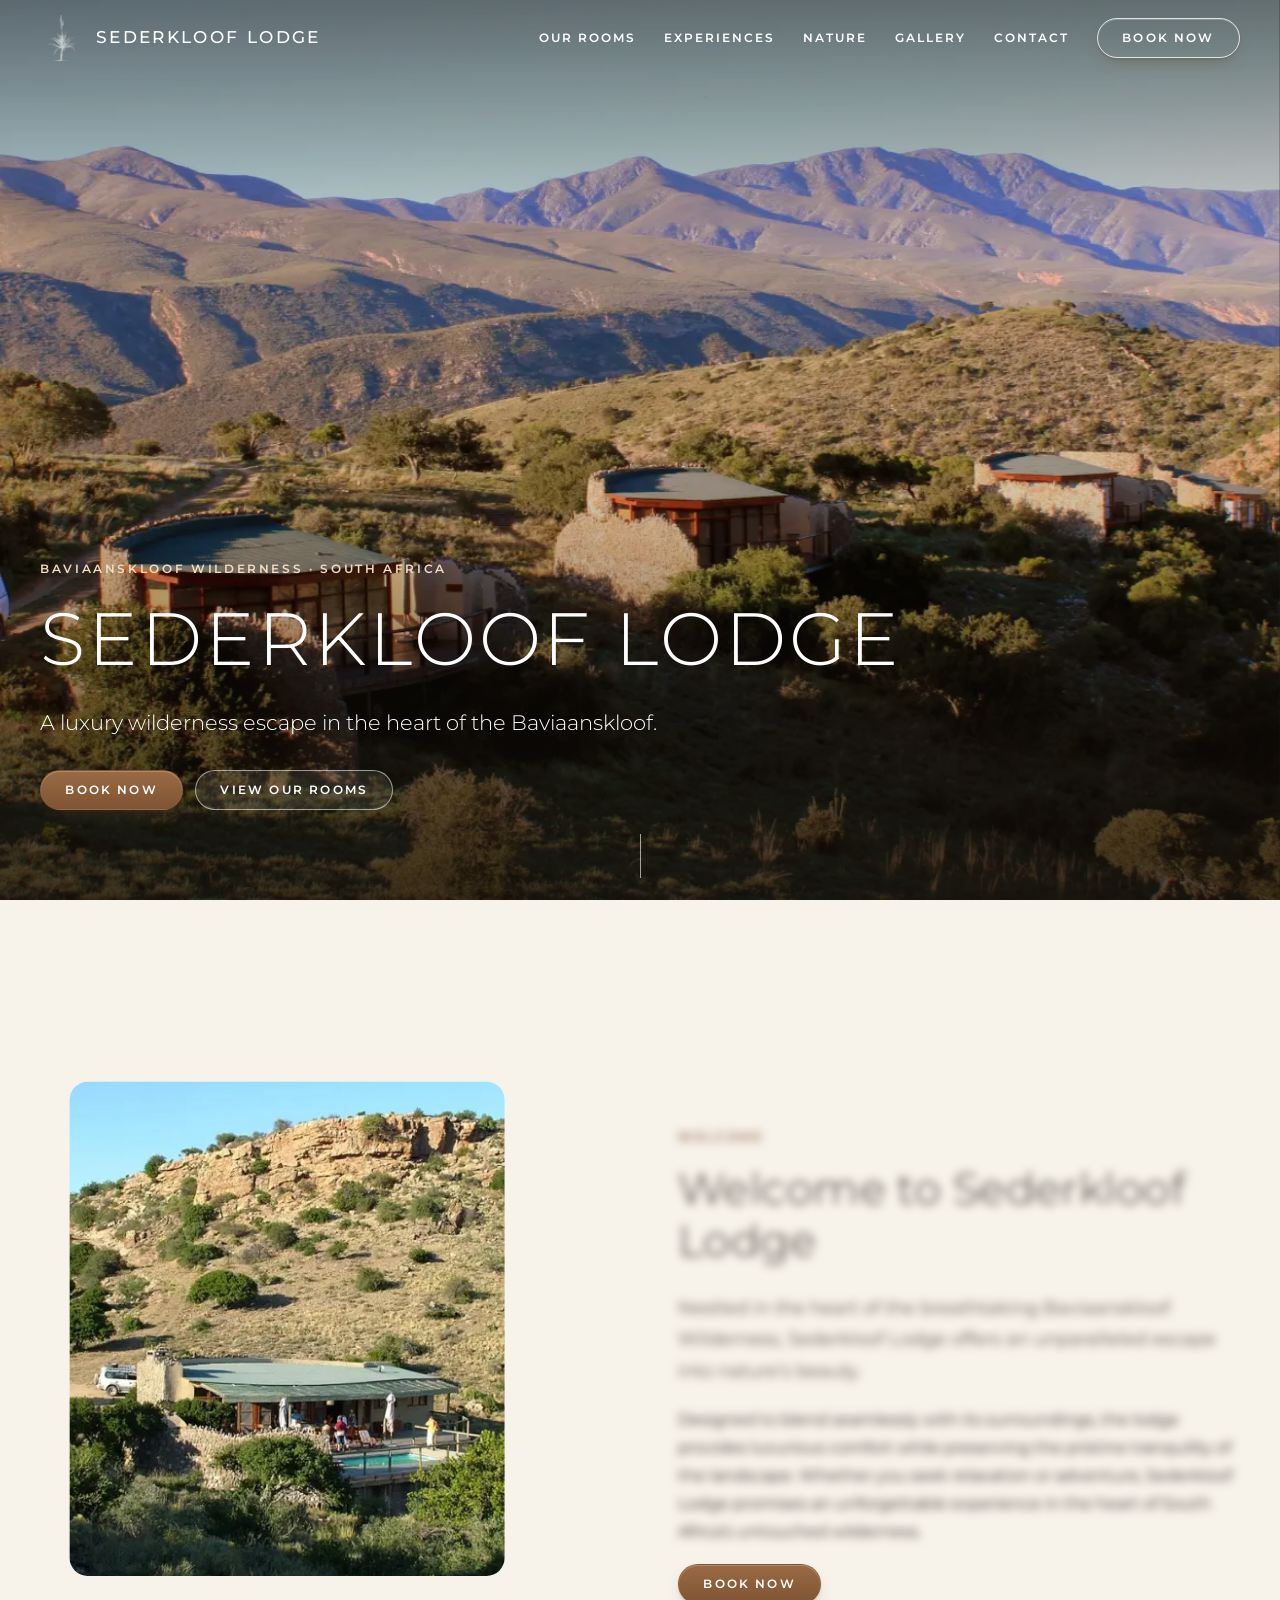
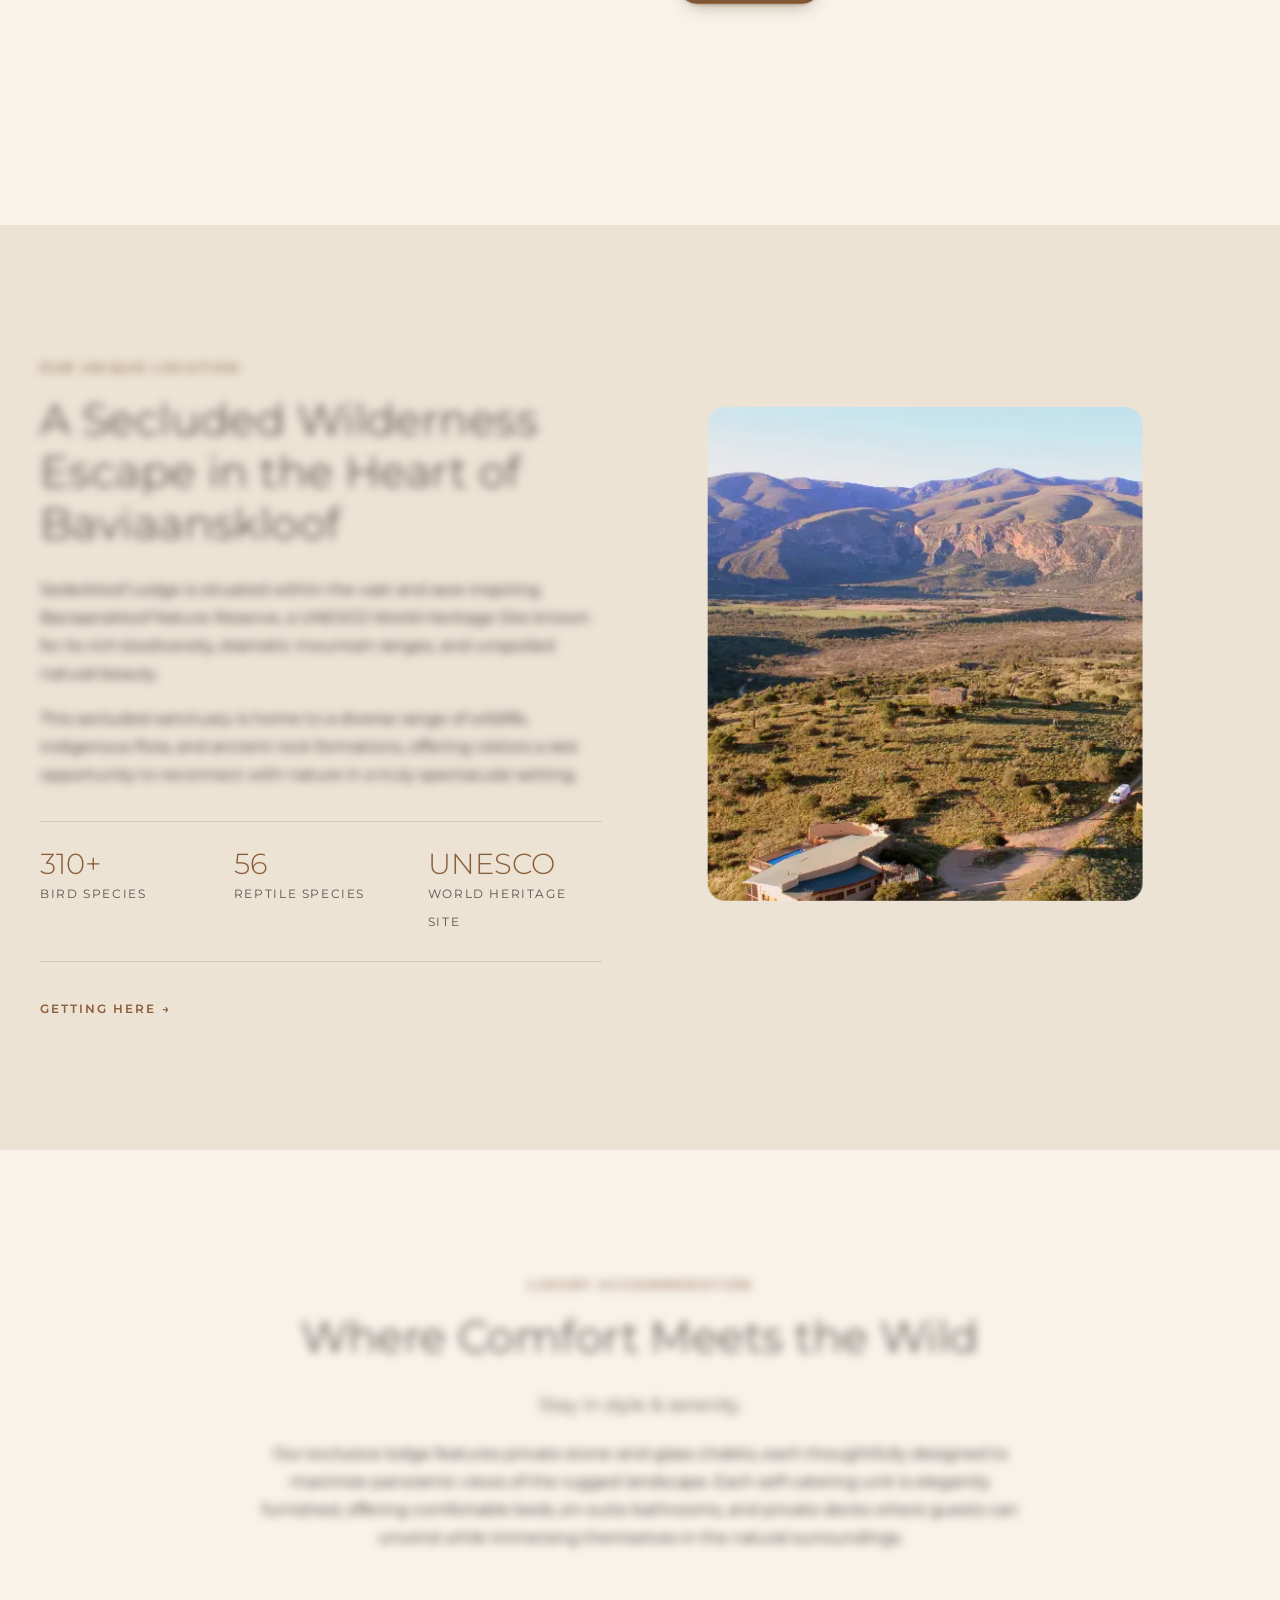
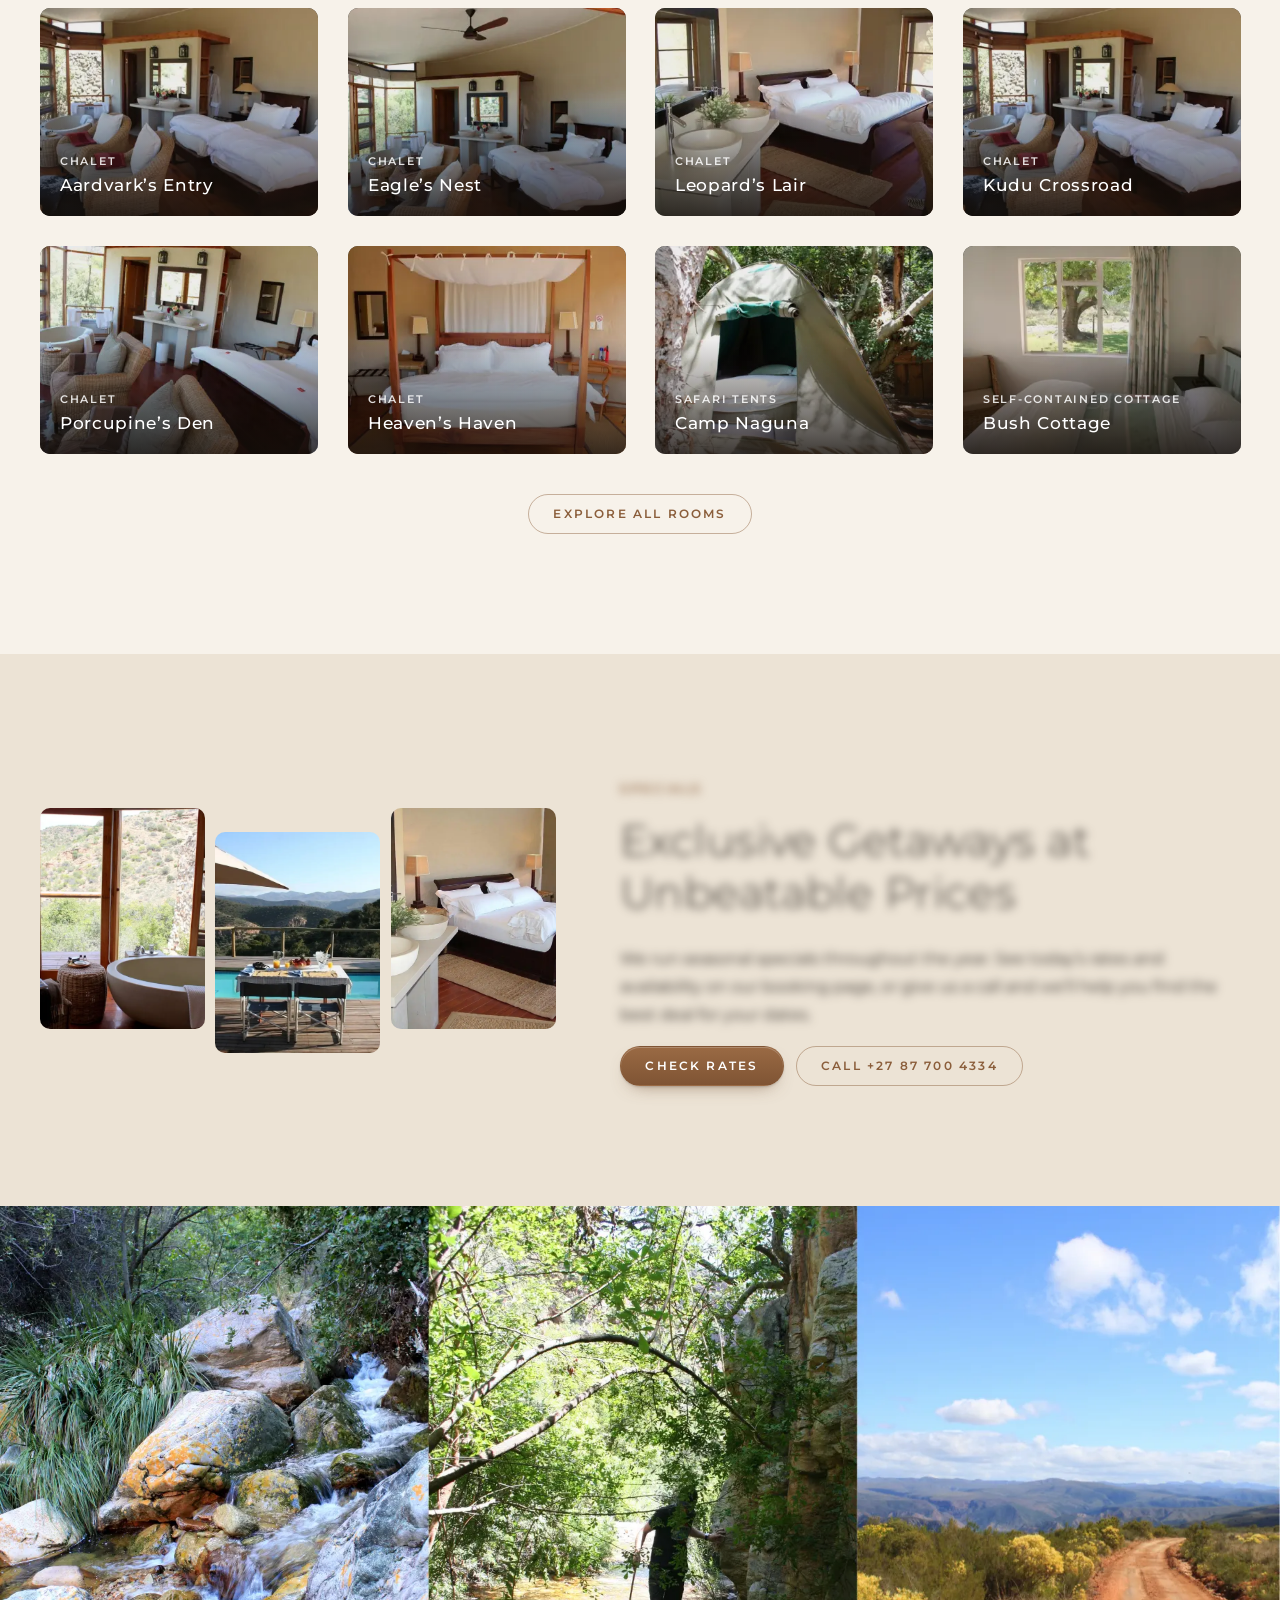
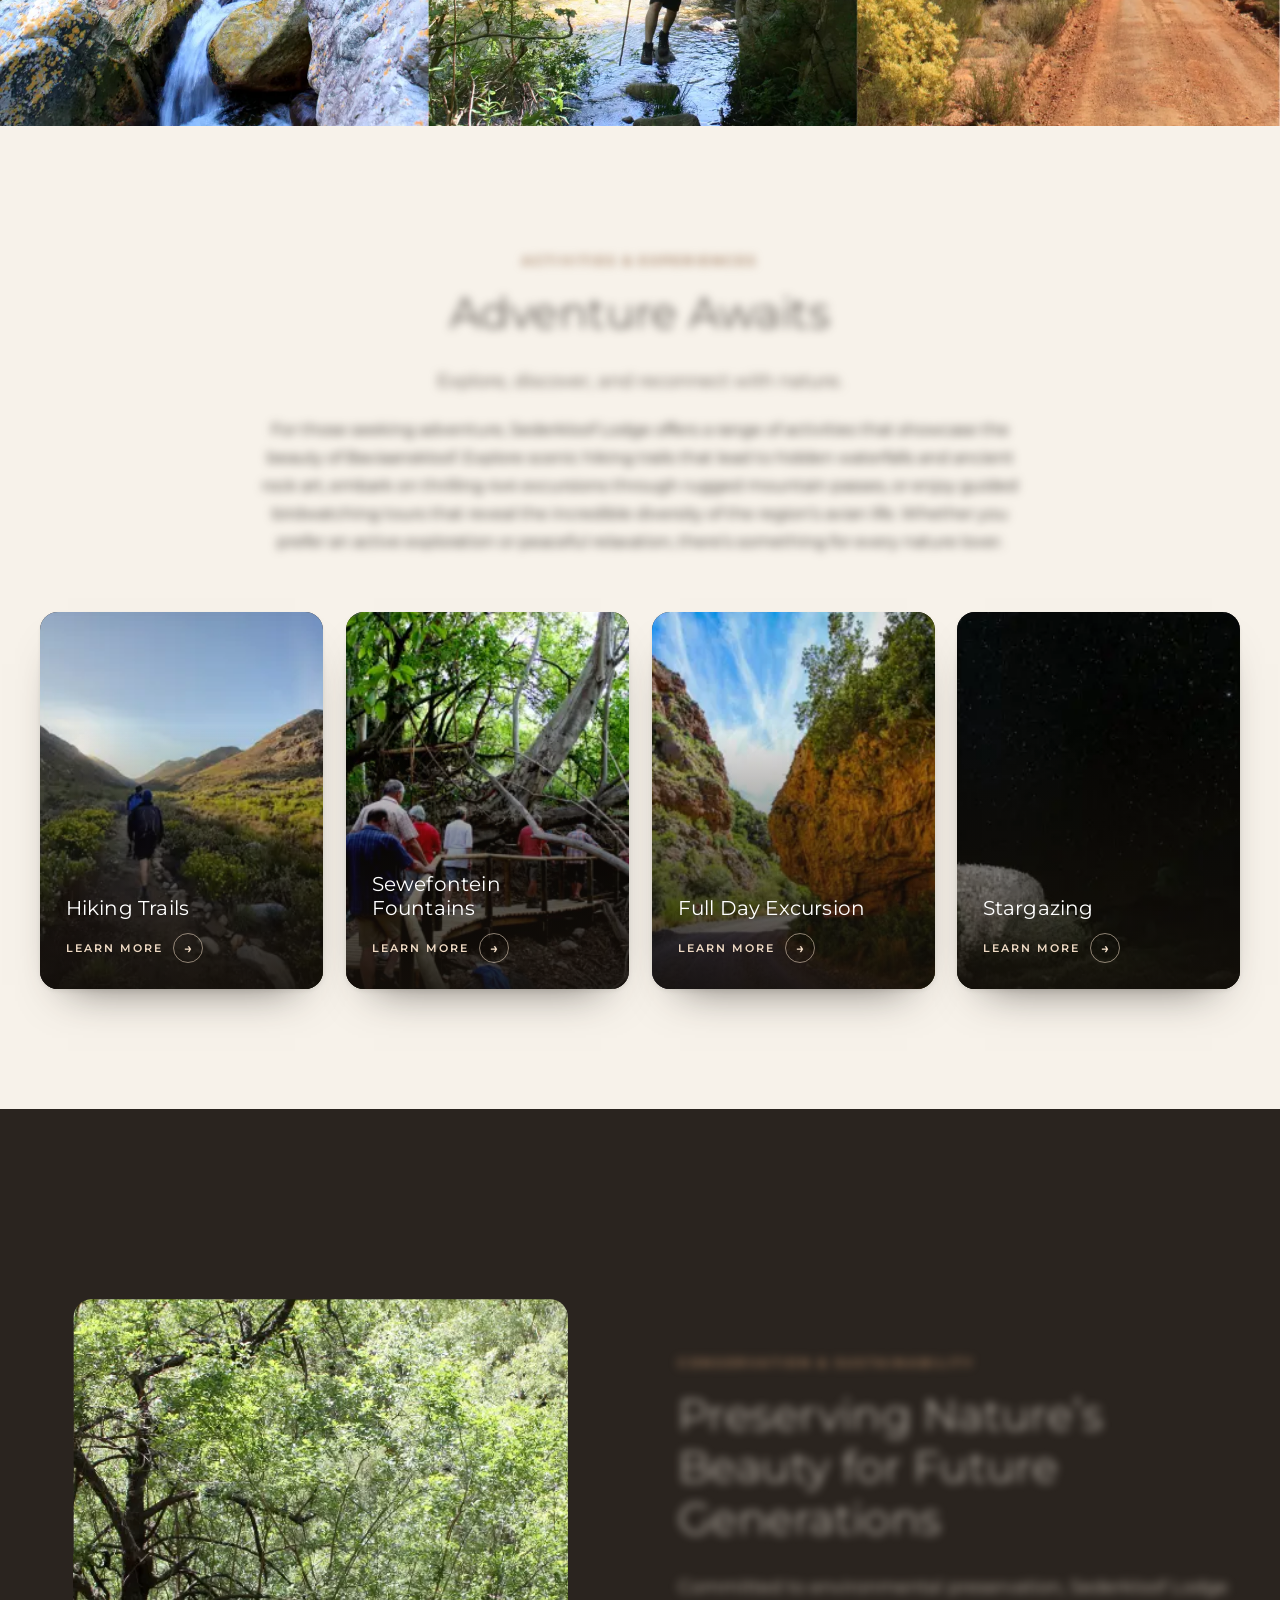
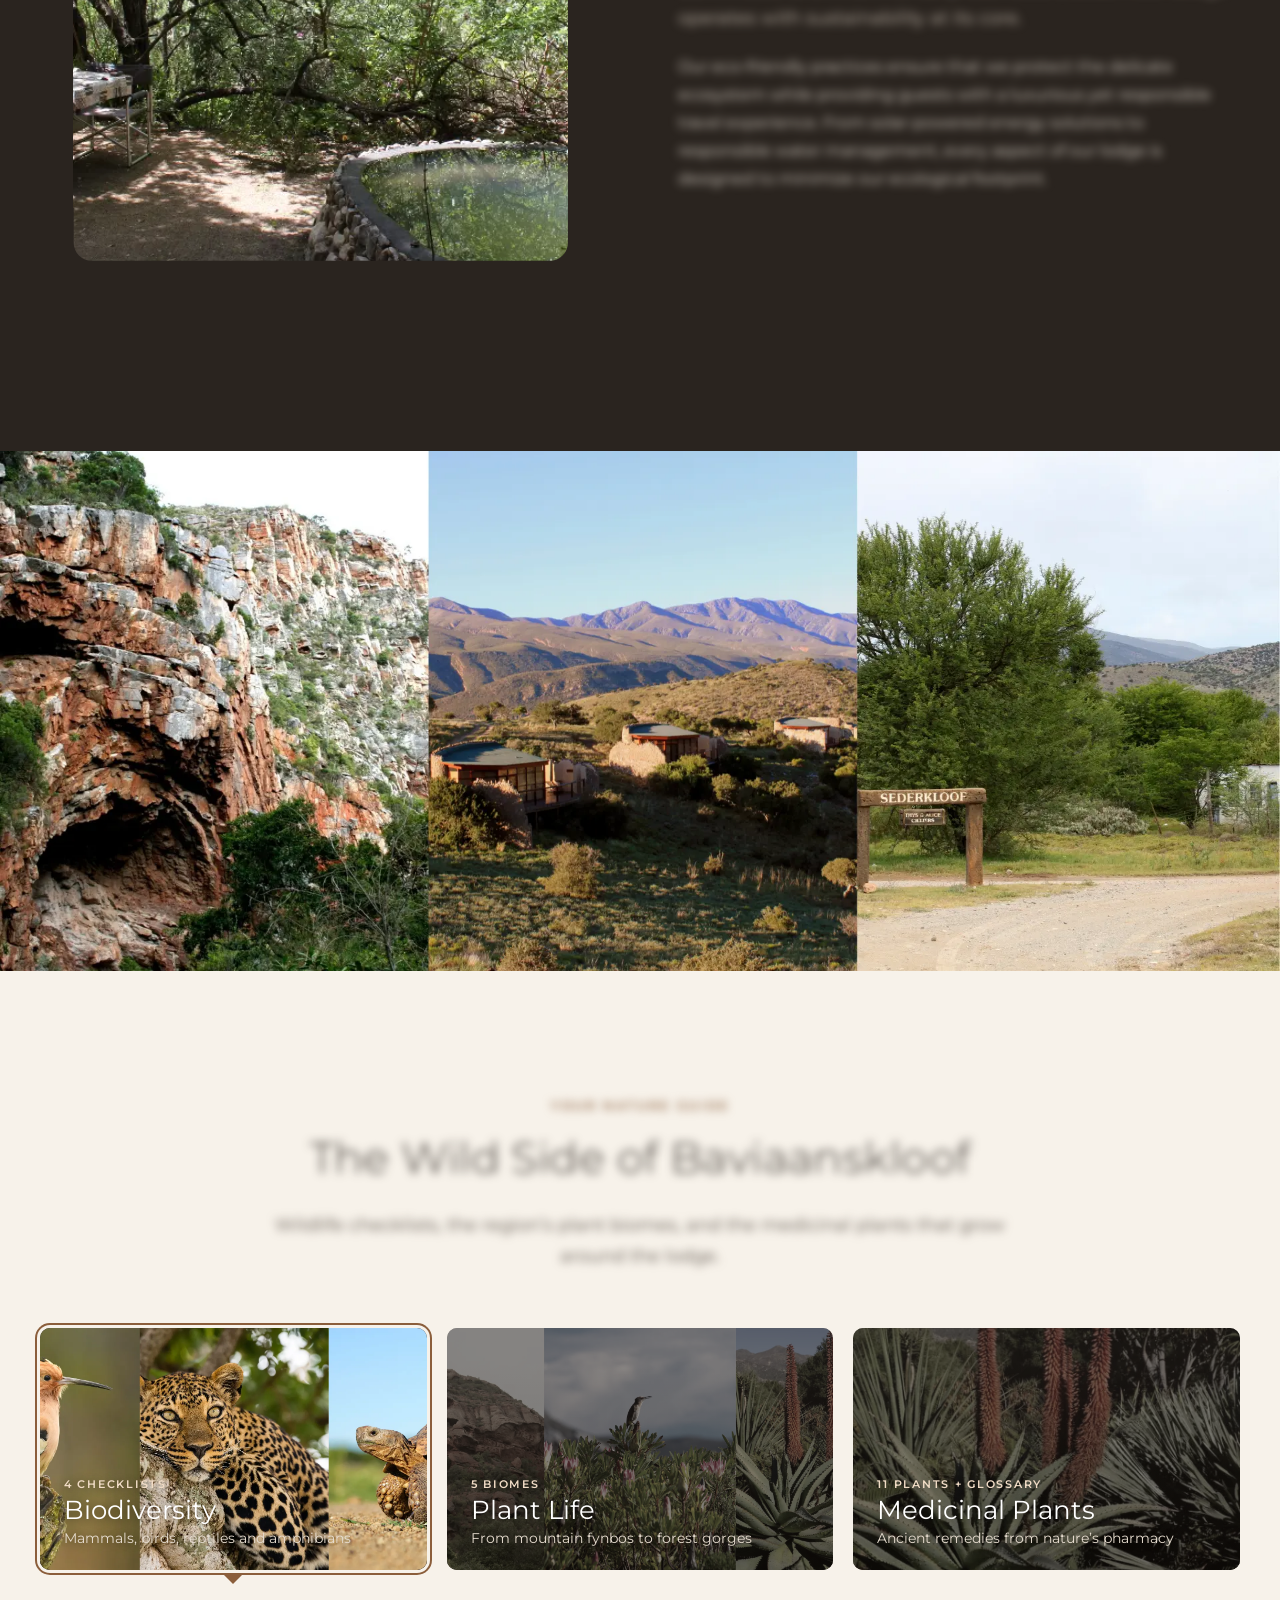
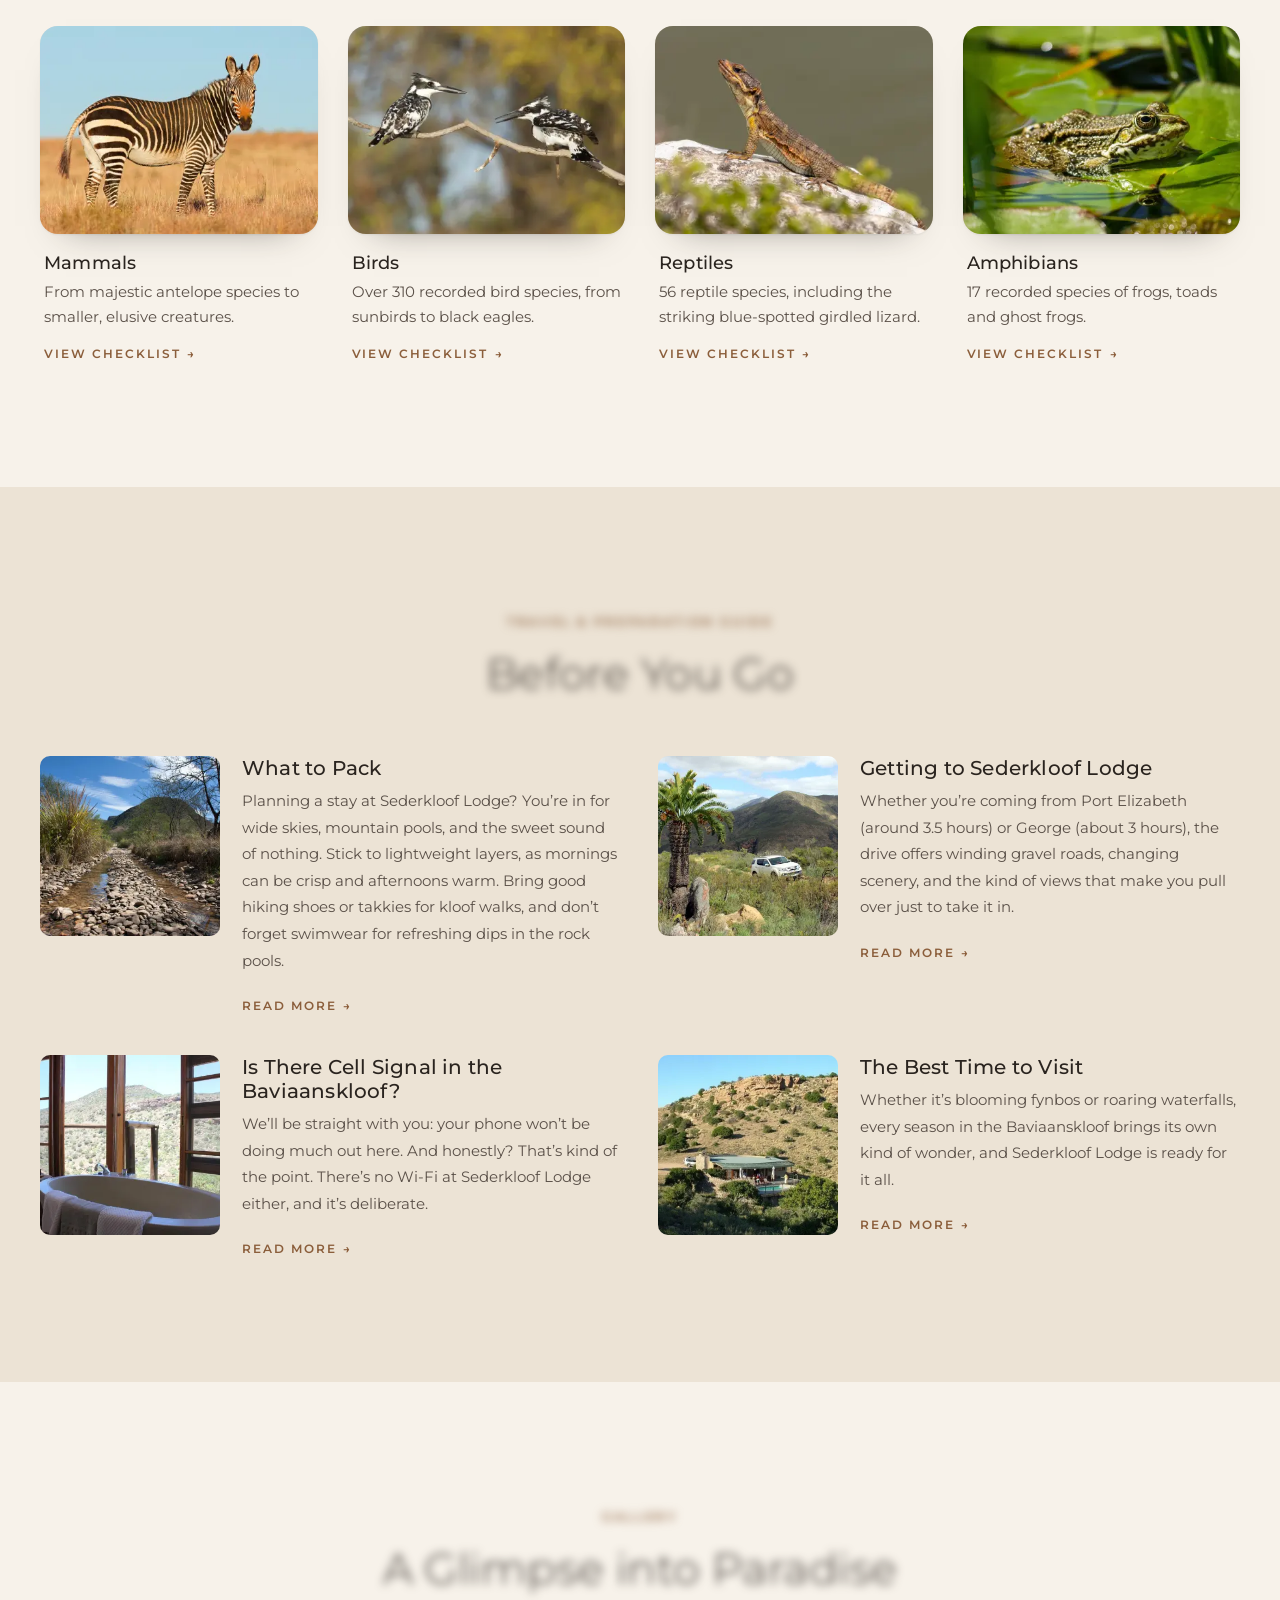
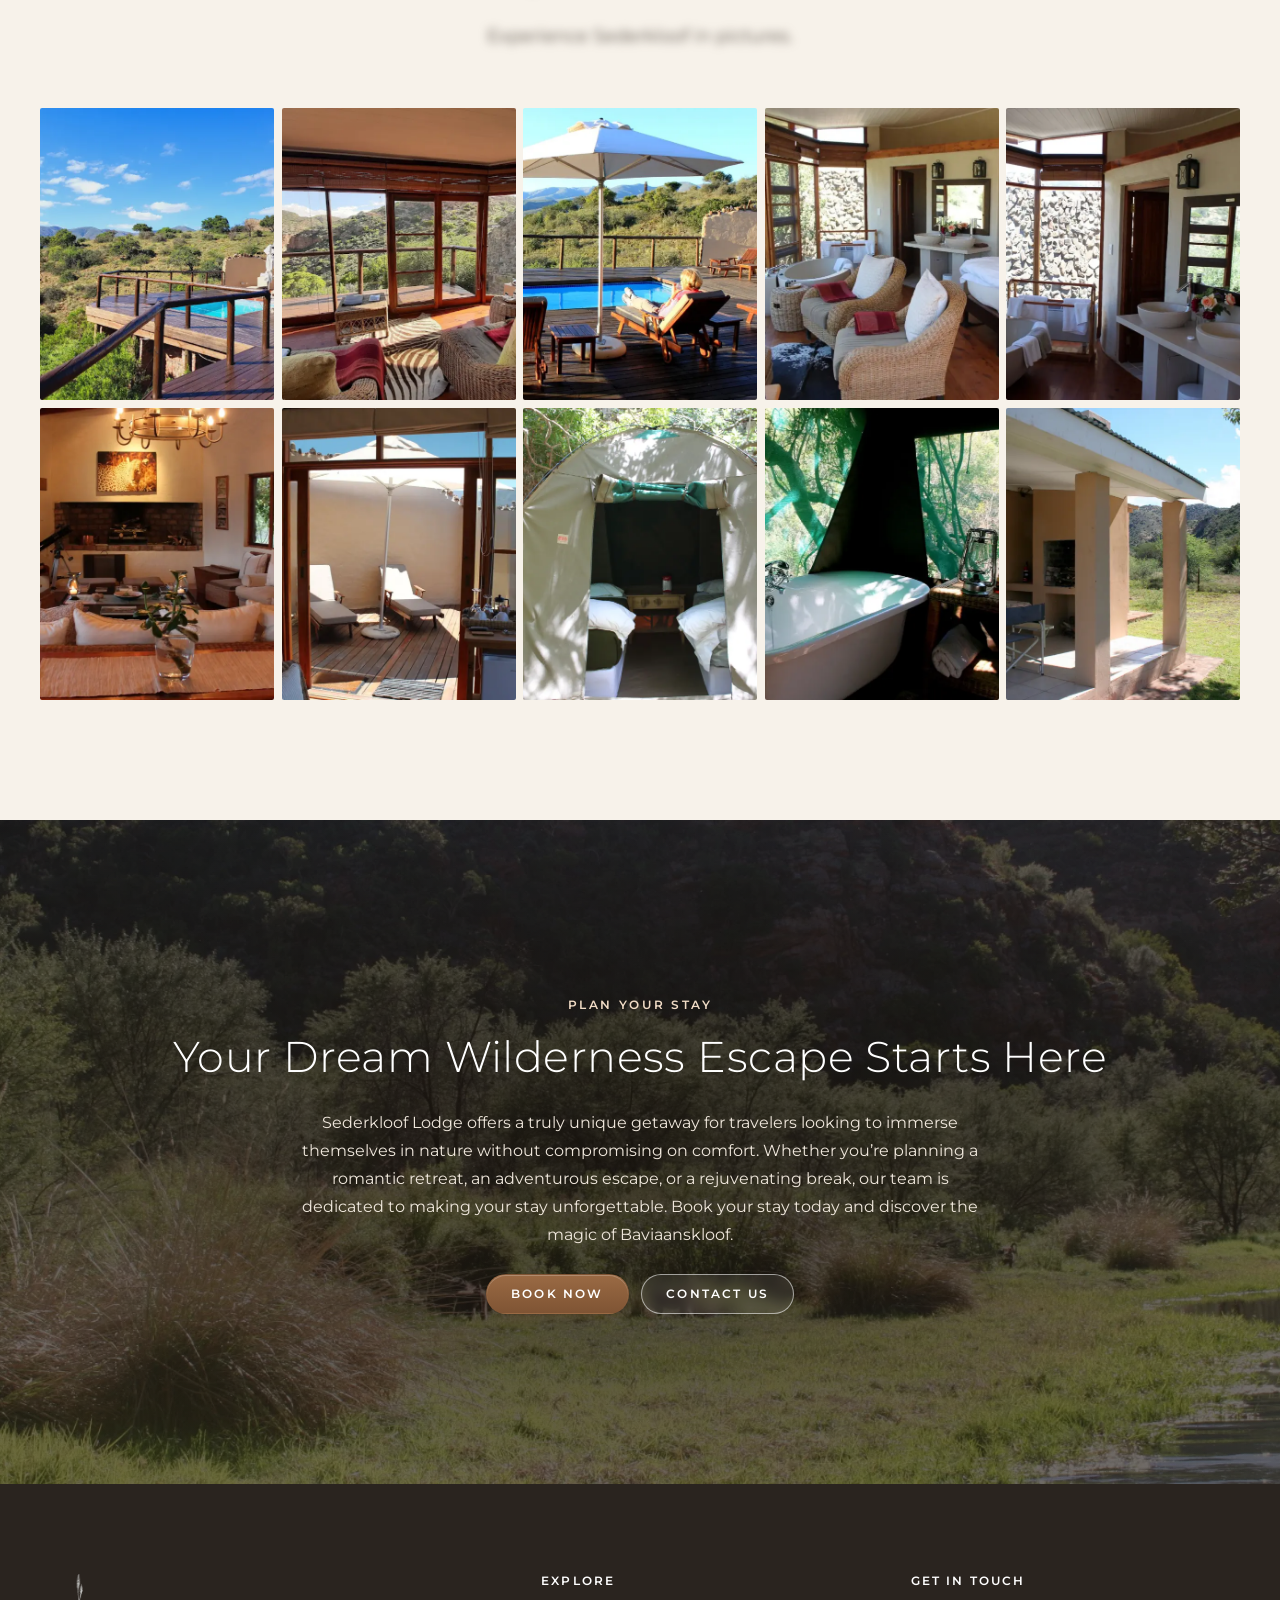
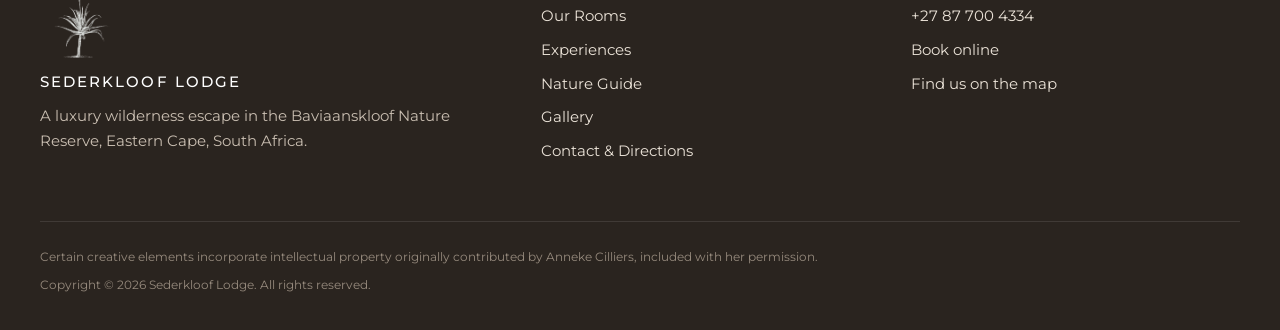
==== index.html @ ea809cca "Share image: hero banner with the lodge name Replaces the three-photo collage. New file name so link" ====
<!doctype html>
<html lang="en">
<head>
  <meta charset="utf-8">
  <meta name="viewport" content="width=device-width, initial-scale=1">
  <title>Sederkloof Lodge | Luxury Wilderness Escape - Baviaanskloof</title>
  <meta name="description" content="Escape to Sederkloof Lodge, a luxury retreat in the Baviaanskloof Wilderness - South Africa. Experience breathtaking views, exclusivity, and world-class hospitality.">
  <link rel="canonical" href="https://conversionadvantage00.github.io/Sederkloof_Staging/">
  <meta property="og:type" content="website">
  <meta property="og:title" content="Sederkloof Lodge | Luxury Wilderness Escape - Baviaanskloof">
  <meta property="og:description" content="A luxury retreat in the Baviaanskloof Wilderness, South Africa.">
  <meta property="og:image" content="https://conversionadvantage00.github.io/Sederkloof_Staging/assets/images/social/sederkloof-share-hero.jpg">
  <meta property="og:image:type" content="image/jpeg">
  <meta property="og:image:width" content="1200">
  <meta property="og:image:height" content="630">
  <meta property="og:image:alt" content="Sederkloof Lodge chalets on a hillside in the Baviaanskloof mountains">
  <meta property="og:site_name" content="Sederkloof Lodge">
  <meta name="twitter:card" content="summary_large_image">
  <meta property="og:url" content="https://conversionadvantage00.github.io/Sederkloof_Staging/">
  <meta name="theme-color" content="#2a241f">
  <link rel="icon" href="assets/images/Branding/03.webp">
  <link rel="preconnect" href="https://fonts.googleapis.com">
  <link rel="preconnect" href="https://fonts.gstatic.com" crossorigin>
  <link href="https://fonts.googleapis.com/css2?family=Montserrat:wght@300;400;500;600&display=swap" rel="stylesheet">
  <link rel="stylesheet" href="assets/css/styles.css">
  <script>/* hide reveal content before first paint; main.js takes over (falls back to visible if it never loads) */
    if (!(window.matchMedia && matchMedia("(prefers-reduced-motion: reduce)").matches) && "IntersectionObserver" in window) {
      document.documentElement.classList.add("motion");
      setTimeout(function () { if (!window.__revealReady) document.documentElement.classList.remove("motion"); }, 4000);
    }
  </script>
  <link rel="preload" as="image" href="assets/images/Hero-and-Backgrounds/02.webp">

  <script>
    /* Analytics only on the live domain; every other host (GitHub Pages staging, localhost) gets noindex instead. */
    (function () {
      var PROD = "sederklooflodge.co.za";
      if (location.hostname.replace(/^www\./, "") === PROD) {
        var s = document.createElement("script");
        s.async = true; s.src = "https://www.googletagmanager.com/gtag/js?id=G-4QT7G3JRPF";
        document.head.appendChild(s);
        window.dataLayer = window.dataLayer || [];
        window.gtag = function () { dataLayer.push(arguments); };
        gtag("js", new Date()); gtag("config", "G-4QT7G3JRPF");
      } else {
        var m = document.createElement("meta");
        m.name = "robots"; m.content = "noindex, nofollow";
        document.head.appendChild(m);
      }
    })();
  </script>

  <script type="application/ld+json">
  {
    "@context": "https://schema.org",
    "@type": "LodgingBusiness",
    "name": "Sederkloof Lodge",
    "description": "Luxury self-catering stone-and-glass chalets, safari tents and a bush cottage in the Baviaanskloof Wilderness, South Africa.",
    "url": "https://conversionadvantage00.github.io/Sederkloof_Staging/",
    "telephone": "+27 87 700 4334",
    "image": "https://conversionadvantage00.github.io/Sederkloof_Staging/assets/images/Hero-and-Backgrounds/02.webp",
    "address": { "@type": "PostalAddress", "addressRegion": "Eastern Cape", "addressCountry": "ZA", "addressLocality": "Baviaanskloof" },
    "geo": { "@type": "GeoCoordinates", "latitude": -33.5539, "longitude": 23.9775 },
    "potentialAction": { "@type": "ReserveAction", "target": "https://book.nightsbridge.com/17306" }
  }
  </script>
</head>
<body>
  <a class="skip-link" href="#main">Skip to content</a>

  <header class="site-header">
    <div class="container">
      <a class="brand" href="index.html" aria-label="Sederkloof Lodge home">
        <img src="assets/images/Branding/02.webp" alt="" width="46" height="46">
        <span>Sederkloof Lodge</span>
      </a>
      <button class="nav-toggle" aria-expanded="false" aria-controls="site-nav" aria-label="Menu"><span></span></button>
      <nav class="nav" id="site-nav" aria-label="Main">
        <a href="rooms.html">Our Rooms</a>
        <a href="#experiences">Experiences</a>
        <a href="#nature">Nature</a>
        <a href="#gallery">Gallery</a>
        <a href="contact.html">Contact</a>
        <a class="btn" href="https://book.nightsbridge.com/17306" target="_blank" rel="noopener">Book Now</a>
      </nav>
    </div>
  </header>

  <main id="main">

    <!-- ============ HERO ============ -->
    <section class="hero">
      <img class="hero__bg" src="assets/images/Hero-and-Backgrounds/02.webp" alt="Sederkloof Lodge's stone-and-glass chalets on a hillside in the Baviaanskloof mountains" width="1920" height="823" fetchpriority="high">
      <div class="container hero__content">
        <span class="eyebrow">Baviaanskloof Wilderness · South Africa</span>
        <h1>Sederkloof Lodge</h1>
        <p>A luxury wilderness escape in the heart of the Baviaanskloof.</p>
        <div class="btn-row">
          <a class="btn" href="https://book.nightsbridge.com/17306" target="_blank" rel="noopener">Book Now</a>
          <a class="btn btn--light" href="rooms.html">View Our Rooms</a>
        </div>
      </div>
      <span class="scroll-cue" aria-hidden="true"></span>
    </section>

    <!-- ============ WELCOME ============ -->
    <section class="section" id="welcome">
      <div class="container split">
        <div class="split__media split__media--stack reveal">
          <img src="assets/images/Hero-and-Backgrounds/11.webp" alt="A Sederkloof chalet with its pool set into the hillside" width="560" height="635" loading="lazy">
          <img src="assets/images/Gallery/01.webp" alt="Wooden deck and pool looking out over the valley" width="560" height="635" loading="lazy">
        </div>
        <div class="reveal">
          <span class="eyebrow">Welcome</span>
          <h2>Welcome to Sederkloof Lodge</h2>
          <p class="lead">Nestled in the heart of the breathtaking Baviaanskloof Wilderness, Sederkloof Lodge offers an unparalleled escape into nature’s beauty.</p>
          <p>Designed to blend seamlessly with its surroundings, the lodge provides luxurious comfort while preserving the pristine tranquility of the landscape. Whether you seek relaxation or adventure, Sederkloof Lodge promises an unforgettable experience in the heart of South Africa’s untouched wilderness.</p>
          <div class="btn-row">
            <a class="btn" href="https://book.nightsbridge.com/17306" target="_blank" rel="noopener">Book Now</a>
          </div>
        </div>
      </div>
    </section>

    <!-- ============ LOCATION ============ -->
    <section class="section section--sand" id="location">
      <div class="container split split--reverse">
        <div class="split__media split__media--stack reveal">
          <img src="assets/images/Hero-and-Backgrounds/09.webp" alt="View across the valley to the lodge and the surrounding mountain ranges" width="560" height="635" loading="lazy">
          <img src="assets/images/Hero-and-Backgrounds/16.webp" alt="Ancient rock art in the Baviaanskloof" width="560" height="635" loading="lazy">
        </div>
        <div class="reveal">
          <span class="eyebrow">Our Unique Location</span>
          <h2>A Secluded Wilderness Escape in the Heart of Baviaanskloof</h2>
          <p>Sederkloof Lodge is situated within the vast and awe-inspiring Baviaanskloof Nature Reserve, a UNESCO World Heritage Site known for its rich biodiversity, dramatic mountain ranges, and unspoiled natural beauty.</p>
          <p>This secluded sanctuary is home to a diverse range of wildlife, indigenous flora, and ancient rock formations, offering visitors a rare opportunity to reconnect with nature in a truly spectacular setting.</p>
          <div class="facts">
            <div><strong>310+</strong><span>Bird species</span></div>
            <div><strong>56</strong><span>Reptile species</span></div>
            <div><strong>UNESCO</strong><span>World Heritage Site</span></div>
          </div>
          <a class="text-link" href="contact.html#getting-here">Getting here</a>
        </div>
      </div>
    </section>

    <!-- ============ ACCOMMODATION ============ -->
    <section class="section" id="accommodation">
      <div class="container">
        <div class="section-head center reveal">
          <span class="eyebrow">Luxury Accommodation</span>
          <h2>Where Comfort Meets the Wild</h2>
          <p class="lead">Stay in style &amp; serenity.</p>
          <p>Our exclusive lodge features private stone-and-glass chalets, each thoughtfully designed to maximize panoramic views of the rugged landscape. Each self-catering unit is elegantly furnished, offering comfortable beds, en-suite bathrooms, and private decks where guests can unwind while immersing themselves in the natural surroundings.</p>
        </div>
        <div class="grid grid--4 reveal">
          <a class="room-tile" href="rooms.html#aardvarks-entry"><img src="assets/images/Rooms/Aardvark-s-Entry_01.webp" alt="" width="410" height="305" loading="lazy"><span><small>Chalet</small>Aardvark’s Entry</span></a>
          <a class="room-tile" href="rooms.html#eagles-nest"><img src="assets/images/Rooms/Eagle-s-Nest_01.webp" alt="" width="410" height="305" loading="lazy"><span><small>Chalet</small>Eagle’s Nest</span></a>
          <a class="room-tile" href="rooms.html#leopards-lair"><img src="assets/images/Rooms/Leopard-s-Lair_01.webp" alt="" width="410" height="305" loading="lazy"><span><small>Chalet</small>Leopard’s Lair</span></a>
          <a class="room-tile" href="rooms.html#kudu-crossroad"><img src="assets/images/Rooms/Kudu-Crossroad_01.webp" alt="" width="410" height="305" loading="lazy"><span><small>Chalet</small>Kudu Crossroad</span></a>
          <a class="room-tile" href="rooms.html#porcupines-den"><img src="assets/images/Rooms/Porcupine-s-Den_01.webp" alt="" width="410" height="305" loading="lazy"><span><small>Chalet</small>Porcupine’s Den</span></a>
          <a class="room-tile" href="rooms.html#heavens-haven"><img src="assets/images/Rooms/Heaven-s-Haven_01.webp" alt="" width="410" height="305" loading="lazy"><span><small>Chalet</small>Heaven’s Haven</span></a>
          <a class="room-tile" href="rooms.html#camp-naguna"><img src="assets/images/Rooms/Camp-Naguna_01.webp" alt="" width="410" height="305" loading="lazy"><span><small>Safari tents</small>Camp Naguna</span></a>
          <a class="room-tile" href="rooms.html#bush-cottage"><img src="assets/images/Rooms/Bush-Cottage_01.webp" alt="" width="410" height="305" loading="lazy"><span><small>Self-contained cottage</small>Bush Cottage</span></a>
        </div>
        <div class="btn-row center" style="margin-top:40px">
          <a class="btn btn--ghost" href="rooms.html">Explore All Rooms</a>
        </div>
      </div>
    </section>

    <!-- ============ SPECIALS (generic) ============ -->
    <section class="section section--sand" id="specials">
      <div class="container offer">
        <div class="offer__images reveal">
          <img src="assets/images/Special-Offers/01.webp" alt="Deck with a freestanding bath overlooking the valley" width="560" height="635" loading="lazy">
          <img src="assets/images/Special-Offers/02.webp" alt="Breakfast table set beside the pool" width="560" height="635" loading="lazy">
          <img src="assets/images/Special-Offers/03.webp" alt="Bedroom at Sederkloof Lodge" width="560" height="635" loading="lazy">
        </div>
        <div class="reveal">
          <span class="eyebrow">Specials</span>
          <h2>Exclusive Getaways at Unbeatable Prices</h2>
          <p>We run seasonal specials throughout the year. See today’s rates and availability on our booking page, or give us a call and we’ll help you find the best deal for your dates.</p>
          <div class="btn-row">
            <a class="btn" href="https://book.nightsbridge.com/17306" target="_blank" rel="noopener">Check Rates</a>
            <a class="btn btn--ghost" href="tel:+27877004334">Call +27 87 700 4334</a>
          </div>
        </div>
      </div>
    </section>

    <img class="photo-strip" src="assets/images/Hero-and-Backgrounds/04.webp" alt="Waterfall, forest trail and gravel road in the Baviaanskloof" width="1920" height="823" loading="lazy">

    <!-- ============ EXPERIENCES ============ -->
    <section class="section" id="experiences">
      <div class="container">
        <div class="section-head center reveal">
          <span class="eyebrow">Activities &amp; Experiences</span>
          <h2>Adventure Awaits</h2>
          <p class="lead">Explore, discover, and reconnect with nature.</p>
          <p>For those seeking adventure, Sederkloof Lodge offers a range of activities that showcase the beauty of Baviaanskloof. Explore scenic hiking trails that lead to hidden waterfalls and ancient rock art, embark on thrilling 4x4 excursions through rugged mountain passes, or enjoy guided birdwatching tours that reveal the incredible diversity of the region’s avian life. Whether you prefer an active exploration or peaceful relaxation, there’s something for every nature lover.</p>
        </div>
        <div class="exp-grid reveal">
          <button class="exp-card" data-detail="d-hiking">
            <img src="assets/images/Activities/Hiking-Trails_04.webp" alt="" width="410" height="305" loading="lazy">
            <span class="exp-card__body">
              <span class="exp-card__title">Hiking Trails</span>
              <span class="exp-card__desc">Scenic trails for casual walkers and seasoned hikers, through mountain ranges, deep gorges and rugged terrain.</span>
              <span class="exp-card__cta">Learn more <span class="arrow" aria-hidden="true"></span></span>
            </span>
          </button>
          <button class="exp-card" data-detail="d-sewefontein">
            <img src="assets/images/Activities/Sewefontein-Fountains_01.webp" alt="" width="410" height="305" loading="lazy">
            <span class="exp-card__body">
              <span class="exp-card__title">Sewefontein Fountains</span>
              <span class="exp-card__desc">A hidden gem a short drive from the lodge: crystal-clear springs bubbling from the earth.</span>
              <span class="exp-card__cta">Learn more <span class="arrow" aria-hidden="true"></span></span>
            </span>
          </button>
          <button class="exp-card" data-detail="d-excursion">
            <img src="assets/images/Activities/Full-Day-Excursion_01.webp" alt="" width="410" height="305" loading="lazy">
            <span class="exp-card__body">
              <span class="exp-card__title">Full Day Excursion</span>
              <span class="exp-card__desc">A full day through remote mountain passes, historical sites, hidden caves and breathtaking viewpoints.</span>
              <span class="exp-card__cta">Learn more <span class="arrow" aria-hidden="true"></span></span>
            </span>
          </button>
          <button class="exp-card" data-detail="d-stargazing">
            <img src="assets/images/Activities/Stargazing_01.webp" alt="" width="410" height="305" loading="lazy">
            <span class="exp-card__body">
              <span class="exp-card__title">Stargazing</span>
              <span class="exp-card__desc">Far from city lights, one of the best stargazing experiences in South Africa.</span>
              <span class="exp-card__cta">Learn more <span class="arrow" aria-hidden="true"></span></span>
            </span>
          </button>
        </div>
      </div>
    </section>

    <!-- ============ CONSERVATION ============ -->
    <section class="section section--dark" id="conservation">
      <div class="container split">
        <div class="split__media reveal">
          <img src="assets/images/Hero-and-Backgrounds/15.webp" alt="Shaded forest pool along a stream" width="560" height="635" loading="lazy">
        </div>
        <div class="reveal">
          <span class="eyebrow">Conservation &amp; Sustainability</span>
          <h2>Preserving Nature’s Beauty for Future Generations</h2>
          <p class="lead">Committed to environmental preservation, Sederkloof Lodge operates with sustainability at its core.</p>
          <p>Our eco-friendly practices ensure that we protect the delicate ecosystem while providing guests with a luxurious yet responsible travel experience. From solar-powered energy solutions to responsible water management, every aspect of our lodge is designed to minimize our ecological footprint.</p>
        </div>
      </div>
    </section>

    <img class="photo-strip" src="assets/images/Hero-and-Backgrounds/08.webp" alt="Rock formations, mountain views and trees in the Baviaanskloof" width="1920" height="823" loading="lazy">

    <!-- ============ NATURE GUIDE ============ -->
    <section class="section" id="nature">
      <div class="container">
        <div class="section-head center reveal">
          <span class="eyebrow">Your Nature Guide</span>
          <h2>The Wild Side of Baviaanskloof</h2>
          <p class="lead">Wildlife checklists, the region’s plant biomes, and the medicinal plants that grow around the lodge.</p>
        </div>

        <div data-tabs>
          <div class="guide-tabs" role="tablist" aria-label="Nature guide">
            <button class="guide-tab" role="tab" id="t-wildlife" aria-controls="p-wildlife" aria-selected="true">
              <img src="assets/images/Hero-and-Backgrounds/06.webp" alt="" width="1920" height="823">
              <span class="guide-tab__text">
                <span class="guide-tab__count">4 checklists</span>
                <span class="guide-tab__title">Biodiversity</span>
                <span class="guide-tab__desc">Mammals, birds, reptiles and amphibians</span>
              </span>
            </button>
            <button class="guide-tab" role="tab" id="t-plants" aria-controls="p-plants" aria-selected="false" tabindex="-1">
              <img src="assets/images/Hero-and-Backgrounds/07.webp" alt="" width="1920" height="823">
              <span class="guide-tab__text">
                <span class="guide-tab__count">5 biomes</span>
                <span class="guide-tab__title">Plant Life</span>
                <span class="guide-tab__desc">From mountain fynbos to forest gorges</span>
              </span>
            </button>
            <button class="guide-tab" role="tab" id="t-medicinal" aria-controls="p-medicinal" aria-selected="false" tabindex="-1">
              <img src="assets/images/Medicinal-Plants/Aloe-ferox_01.webp" alt="" width="410" height="305">
              <span class="guide-tab__text">
                <span class="guide-tab__count">11 plants + glossary</span>
                <span class="guide-tab__title">Medicinal Plants</span>
                <span class="guide-tab__desc">Ancient remedies from nature’s pharmacy</span>
              </span>
            </button>
          </div>

          <!-- Biodiversity -->
          <div class="tab-panel" role="tabpanel" id="p-wildlife" aria-labelledby="t-wildlife">
            <div class="grid grid--4">
              <article class="card">
                <div class="card__media"><img src="assets/images/Biodiversity-Wildlife/Mammals_04.webp" alt="Cape mountain zebra" width="410" height="305" loading="lazy"></div>
                <div class="card__body"><h3>Mammals</h3><p>From majestic antelope species to smaller, elusive creatures.</p><button class="text-link" data-detail="d-mammals">View checklist</button></div>
              </article>
              <article class="card">
                <div class="card__media"><img src="assets/images/Biodiversity-Wildlife/Birds_09.webp" alt="Pair of pied kingfishers on a branch" width="410" height="305" loading="lazy"></div>
                <div class="card__body"><h3>Birds</h3><p>Over 310 recorded bird species, from sunbirds to black eagles.</p><button class="text-link" data-detail="d-birds">View checklist</button></div>
              </article>
              <article class="card">
                <div class="card__media"><img src="assets/images/Biodiversity-Wildlife/Reptiles_03.webp" alt="Girdled lizard on a rock" width="410" height="305" loading="lazy"></div>
                <div class="card__body"><h3>Reptiles</h3><p>56 reptile species, including the striking blue-spotted girdled lizard.</p><button class="text-link" data-detail="d-reptiles">View checklist</button></div>
              </article>
              <article class="card">
                <div class="card__media"><img src="assets/images/Biodiversity-Wildlife/Amphibians_02.webp" alt="Frog in water among reeds" width="410" height="305" loading="lazy"></div>
                <div class="card__body"><h3>Amphibians</h3><p>17 recorded species of frogs, toads and ghost frogs.</p><button class="text-link" data-detail="d-amphibians">View checklist</button></div>
              </article>
            </div>
          </div>

          <!-- Plant life -->
          <div class="tab-panel" role="tabpanel" id="p-plants" aria-labelledby="t-plants" hidden>
            <div class="grid grid--3">
              <article class="card">
                <div class="card__media"><img src="assets/images/Plant-Life/Biodiverse-Fynbos-Biome_01.webp" alt="Proteas in flowering fynbos" width="410" height="305" loading="lazy"></div>
                <div class="card__body"><h3>Biodiverse Fynbos Biome</h3><p>Proteas, ericas and restios on the higher slopes, part of the Cape Floristic Region.</p><button class="text-link" data-detail="d-fynbos">Read more</button></div>
              </article>
              <article class="card">
                <div class="card__media"><img src="assets/images/Plant-Life/Grassland-Savannah-Biomes_01.webp" alt="Golden grassland on the valley floor" width="410" height="305" loading="lazy"></div>
                <div class="card__body"><h3>Grassland &amp; Savannah Biomes</h3><p>Golden grasses, scattered Acacia trees and seasonal wildflowers on the valley floor.</p><button class="text-link" data-detail="d-grassland">Read more</button></div>
              </article>
              <article class="card">
                <div class="card__media"><img src="assets/images/Plant-Life/Subtropical-Thicket-Biome_01.webp" alt="Dense subtropical thicket with aloes" width="410" height="305" loading="lazy"></div>
                <div class="card__body"><h3>Subtropical Thicket Biome</h3><p>Dense clusters of vegetation and Spekboom on north- and east-facing slopes.</p><button class="text-link" data-detail="d-thicket">Read more</button></div>
              </article>
              <article class="card">
                <div class="card__media"><img src="assets/images/Plant-Life/Nama-Succulent-Karoo-Biomes_01.webp" alt="Succulent Karoo vegetation below red mountains" width="410" height="305" loading="lazy"></div>
                <div class="card__body"><h3>Nama &amp; Succulent Karoo Biomes</h3><p>Aloes, crassulas, mesembs and euphorbias adapted to long dry periods.</p><button class="text-link" data-detail="d-karoo">Read more</button></div>
              </article>
              <article class="card">
                <div class="card__media"><img src="assets/images/Plant-Life/The-Forest-Biome_01.webp" alt="Ferns and trees beside a forest stream" width="410" height="305" loading="lazy"></div>
                <div class="card__body"><h3>The Forest Biome</h3><p>Wild figs, stinkwoods and cycads deep within cool, misty gorges.</p><button class="text-link" data-detail="d-forest">Read more</button></div>
              </article>
            </div>
          </div>

          <!-- Medicinal plants -->
          <div class="tab-panel" role="tabpanel" id="p-medicinal" aria-labelledby="t-medicinal" hidden>
            <div class="grid grid--4">
              <article class="card"><div class="card__media"><img src="assets/images/Medicinal-Plants/Aloe-ferox_01.webp" alt="Aloe ferox in flower" width="410" height="305" loading="lazy"></div><div class="card__body"><h3>Aloe ferox</h3><p class="card__latin">Aalwyn</p><button class="text-link" data-detail="m-aloe">Read more</button></div></article>
              <article class="card"><div class="card__media"><img src="assets/images/Medicinal-Plants/Boophane-disticha_01.webp" alt="Boophane disticha leaves fanning out" width="410" height="305" loading="lazy"></div><div class="card__body"><h3>Boophane disticha</h3><p class="card__latin">Gifbol, bushman poison bulb</p><button class="text-link" data-detail="m-boophane">Read more</button></div></article>
              <article class="card"><div class="card__media"><img src="assets/images/Medicinal-Plants/Carpobrotus-edulis_01.webp" alt="Pink sour fig flowers" width="410" height="305" loading="lazy"></div><div class="card__body"><h3>Carpobrotus edulis</h3><p class="card__latin">Suurvygie, sour fig</p><button class="text-link" data-detail="m-carpobrotus">Read more</button></div></article>
              <article class="card"><div class="card__media"><img src="assets/images/Medicinal-Plants/Cotyledon-orbiculata_01.webp" alt="Orange Cotyledon orbiculata flowers" width="410" height="305" loading="lazy"></div><div class="card__body"><h3>Cotyledon orbiculata</h3><p class="card__latin">Plakkie, pig’s ear</p><button class="text-link" data-detail="m-cotyledon">Read more</button></div></article>
              <article class="card"><div class="card__media"><img src="assets/images/Medicinal-Plants/Dodonaea-angustifolia_01.webp" alt="Glossy Dodonaea leaves" width="410" height="305" loading="lazy"></div><div class="card__body"><h3>Dodonaea angustifolia</h3><p class="card__latin">Sandolien, sand olive</p><button class="text-link" data-detail="m-dodonaea">Read more</button></div></article>
              <article class="card"><div class="card__media"><img src="assets/images/Medicinal-Plants/Ficus-sur_01.webp" alt="Wild fig leaves" width="410" height="305" loading="lazy"></div><div class="card__body"><h3>Ficus sur</h3><p class="card__latin">Wildevy, wild fig</p><button class="text-link" data-detail="m-ficus">Read more</button></div></article>
              <article class="card"><div class="card__media"><img src="assets/images/Medicinal-Plants/Grewia-robusta_01.webp" alt="Pink Grewia flower" width="410" height="305" loading="lazy"></div><div class="card__body"><h3>Grewia robusta</h3><p class="card__latin">Kruisbessie</p><button class="text-link" data-detail="m-grewia">Read more</button></div></article>
              <article class="card"><div class="card__media"><img src="assets/images/Medicinal-Plants/Leonotis-leonurus_01.webp" alt="Orange wild dagga flowers" width="410" height="305" loading="lazy"></div><div class="card__body"><h3>Leonotis leonurus</h3><p class="card__latin">Wilde dagga</p><button class="text-link" data-detail="m-leonotis">Read more</button></div></article>
              <article class="card"><div class="card__media"><img src="assets/images/Medicinal-Plants/Pappea-capenis_01.webp" alt="Jacket plum fruit" width="410" height="305" loading="lazy"></div><div class="card__body"><h3>Pappea capensis</h3><p class="card__latin">Doppruim, jacket plum</p><button class="text-link" data-detail="m-pappea">Read more</button></div></article>
              <article class="card"><div class="card__media"><img src="assets/images/Medicinal-Plants/Pelargonium-species_01.webp" alt="Pink Pelargonium flowers" width="410" height="305" loading="lazy"></div><div class="card__body"><h3>Pelargonium species</h3><p class="card__latin">Malva</p><button class="text-link" data-detail="m-pelargonium">Read more</button></div></article>
              <article class="card"><div class="card__media"><img src="assets/images/Medicinal-Plants/Pellaea-calomelanos_01.webp" alt="Hard fern leaflets" width="410" height="305" loading="lazy"></div><div class="card__body"><h3>Pellaea calomelanos</h3><p class="card__latin">Hard fern</p><button class="text-link" data-detail="m-pellaea">Read more</button></div></article>
              <article class="card"><div class="card__media"><img src="assets/images/Medicinal-Plants/Glossary-of-Medical-Terms_04.webp" alt="Visitor with binoculars looking over the valley" width="410" height="305" loading="lazy"></div><div class="card__body"><h3>Glossary &amp; More Plants</h3><p class="card__latin">Medical terms and 20 more plants found at the lodge</p><button class="text-link" data-detail="d-glossary">Open</button></div></article>
            </div>
          </div>
        </div>
      </div>
    </section>

    <!-- ============ TRAVEL GUIDE ============ -->
    <section class="section section--sand" id="travel">
      <div class="container">
        <div class="section-head center reveal">
          <span class="eyebrow">Travel &amp; Preparation Guide</span>
          <h2>Before You Go</h2>
        </div>
        <div class="guide">
          <article class="reveal">
            <img src="assets/images/Travel-Preparation-Guide/What-to-Pack_01.webp" alt="Dry riverbed path through the kloof" width="480" height="332" loading="lazy">
            <div>
              <h3>What to Pack</h3>
              <p>Planning a stay at Sederkloof Lodge? You’re in for wide skies, mountain pools, and the sweet sound of nothing. Stick to lightweight layers, as mornings can be crisp and afternoons warm. Bring good hiking shoes or takkies for kloof walks, and don’t forget swimwear for refreshing dips in the rock pools.</p>
              <button class="text-link" data-detail="g-pack">Read more</button>
            </div>
          </article>
          <article class="reveal">
            <img src="assets/images/Travel-Preparation-Guide/Getting-to-Sederkloof-Lodge_01.webp" alt="Vehicle parked beside a palm in the mountains" width="480" height="329" loading="lazy">
            <div>
              <h3>Getting to Sederkloof Lodge</h3>
              <p>Whether you’re coming from Port Elizabeth (around 3.5 hours) or George (about 3 hours), the drive offers winding gravel roads, changing scenery, and the kind of views that make you pull over just to take it in.</p>
              <button class="text-link" data-detail="g-getting">Read more</button>
            </div>
          </article>
          <article class="reveal">
            <img src="assets/images/Travel-Preparation-Guide/Is-There-Cell-Signal-in-the-Baviaanskloof_01.webp" alt="Freestanding bath beside open windows with mountain views" width="480" height="320" loading="lazy">
            <div>
              <h3>Is There Cell Signal in the Baviaanskloof?</h3>
              <p>We’ll be straight with you: your phone won’t be doing much out here. And honestly? That’s kind of the point. There’s no Wi-Fi at Sederkloof Lodge either, and it’s deliberate.</p>
              <button class="text-link" data-detail="g-signal">Read more</button>
            </div>
          </article>
          <article class="reveal">
            <img src="assets/images/Travel-Preparation-Guide/The-Best-Time-to-Visit_01.webp" alt="The lodge on a sunny hillside" width="480" height="360" loading="lazy">
            <div>
              <h3>The Best Time to Visit</h3>
              <p>Whether it’s blooming fynbos or roaring waterfalls, every season in the Baviaanskloof brings its own kind of wonder, and Sederkloof Lodge is ready for it all.</p>
              <button class="text-link" data-detail="g-season">Read more</button>
            </div>
          </article>
        </div>
      </div>
    </section>

    <!-- ============ GALLERY ============ -->
    <section class="section" id="gallery">
      <div class="container">
        <div class="section-head center reveal">
          <span class="eyebrow">Gallery</span>
          <h2>A Glimpse into Paradise</h2>
          <p class="lead">Experience Sederkloof in pictures.</p>
        </div>
        <div class="gallery reveal">
          <button data-lightbox="gallery" aria-label="Open image 1"><img src="assets/images/Gallery/01.webp" alt="Deck and pool overlooking the valley" width="560" height="635" loading="lazy"></button>
          <button data-lightbox="gallery" aria-label="Open image 2"><img src="assets/images/Gallery/02.webp" alt="Lounge with large windows facing the mountains" width="560" height="635" loading="lazy"></button>
          <button data-lightbox="gallery" aria-label="Open image 3"><img src="assets/images/Gallery/03.webp" alt="Guest relaxing by the pool under an umbrella" width="560" height="635" loading="lazy"></button>
          <button data-lightbox="gallery" aria-label="Open image 4"><img src="assets/images/Gallery/04.webp" alt="Chalet living area with stone walls" width="560" height="635" loading="lazy"></button>
          <button data-lightbox="gallery" aria-label="Open image 5"><img src="assets/images/Gallery/05.webp" alt="Bathroom with stone feature wall" width="560" height="635" loading="lazy"></button>
          <button data-lightbox="gallery" aria-label="Open image 6"><img src="assets/images/Gallery/06.webp" alt="Lounge with fireplace and chandelier" width="560" height="635" loading="lazy"></button>
          <button data-lightbox="gallery" aria-label="Open image 7"><img src="assets/images/Gallery/07.webp" alt="Private deck with loungers" width="560" height="635" loading="lazy"></button>
          <button data-lightbox="gallery" aria-label="Open image 8"><img src="assets/images/Gallery/08.webp" alt="Safari tent at Camp Naguna" width="560" height="635" loading="lazy"></button>
          <button data-lightbox="gallery" aria-label="Open image 9"><img src="assets/images/Gallery/09.webp" alt="Bath with a view through the trees" width="560" height="635" loading="lazy"></button>
          <button data-lightbox="gallery" aria-label="Open image 10"><img src="assets/images/Gallery/10.webp" alt="Covered stoep with mountain view" width="560" height="635" loading="lazy"></button>
        </div>
      </div>
    </section>

    <!-- ============ PLAN YOUR STAY ============ -->
    <section class="banner" id="plan">
      <img src="assets/images/Hero-and-Backgrounds/05.webp" alt="" width="1920" height="823" loading="lazy">
      <div class="container">
        <span class="eyebrow">Plan Your Stay</span>
        <h2>Your Dream Wilderness Escape Starts Here</h2>
        <p>Sederkloof Lodge offers a truly unique getaway for travelers looking to immerse themselves in nature without compromising on comfort. Whether you’re planning a romantic retreat, an adventurous escape, or a rejuvenating break, our team is dedicated to making your stay unforgettable. Book your stay today and discover the magic of Baviaanskloof.</p>
        <div class="btn-row">
          <a class="btn" href="https://book.nightsbridge.com/17306" target="_blank" rel="noopener">Book Now</a>
          <a class="btn btn--light" href="contact.html">Contact Us</a>
        </div>
      </div>
    </section>
  </main>

  <footer class="site-footer">
    <div class="container">
      <div class="footer-grid">
        <div class="footer-brand">
          <img src="assets/images/Branding/02.webp" alt="" width="84" height="84">
          <strong>Sederkloof Lodge</strong>
          <p>A luxury wilderness escape in the Baviaanskloof Nature Reserve, Eastern Cape, South Africa.</p>
        </div>
        <div>
          <h4>Explore</h4>
          <ul>
            <li><a href="rooms.html">Our Rooms</a></li>
            <li><a href="index.html#experiences">Experiences</a></li>
            <li><a href="index.html#nature">Nature Guide</a></li>
            <li><a href="index.html#gallery">Gallery</a></li>
            <li><a href="contact.html">Contact &amp; Directions</a></li>
          </ul>
        </div>
        <div>
          <h4>Get in touch</h4>
          <ul>
            <li><a href="tel:+27877004334">+27 87 700 4334</a></li>
            <li><a href="https://book.nightsbridge.com/17306" target="_blank" rel="noopener">Book online</a></li>
            <li><a href="contact.html#map">Find us on the map</a></li>
          </ul>
        </div>
      </div>
      <div class="footer-bottom">
        <p>Certain creative elements incorporate intellectual property originally contributed by Anneke Cilliers, included with her permission.</p>
        <p>Copyright © <span data-year>2026</span> Sederkloof Lodge. All rights reserved.</p>
      </div>
    </div>
  </footer>

  <div class="mobile-book">
    <a href="tel:+27877004334">Call</a>
    <a href="https://book.nightsbridge.com/17306" target="_blank" rel="noopener">Book Now</a>
  </div>

  <!-- ============ DIALOGS ============ -->
  <dialog id="detail" data-lenis-prevent aria-label="Details">
    <button class="dialog__close" data-close aria-label="Close">&times;</button>
    <div class="detail__content"></div>
  </dialog>

  <dialog id="lightbox" data-lenis-prevent class="lightbox" aria-label="Image viewer">
    <button class="dialog__close" data-close aria-label="Close">&times;</button>
    <img src="data:," alt="">
    <p class="lightbox__caption"></p>
    <button class="lightbox__nav lightbox__prev" aria-label="Previous image">&#8249;</button>
    <button class="lightbox__nav lightbox__next" aria-label="Next image">&#8250;</button>
  </dialog>

  <!-- ============ DETAIL CONTENT ============ -->

  <!-- Activities -->
  <template id="d-hiking">
    <div class="detail__media detail__media--single"><img src="assets/images/Activities/Hiking-Trails_04.webp" alt="Hiker on a mountain trail"></div>
    <div class="detail__body">
      <h2>Hiking Trails</h2>
      <p>Discover the untouched landscapes of Baviaanskloof on our scenic hiking trails, designed to suit both casual walkers and seasoned hikers. These trails take you through spectacular mountain ranges, deep gorges, and rugged terrain, offering breathtaking panoramic views at every turn.</p>
      <p>Along the way, you’ll encounter pristine rock formations, lush vegetation, and seasonal waterfalls, making each step an unforgettable experience. Whether you prefer a short, leisurely walk or a more challenging uphill trek, our trails provide the perfect opportunity to immerse yourself in nature.</p>
      <h3>Trail maps</h3>
    </div>
    <div class="detail__media detail__media--docs">
      <img src="assets/images/Activities/Hiking-Trails_01.webp" alt="Trail map 1" data-lightbox="trails">
      <img src="assets/images/Activities/Hiking-Trails_02.webp" alt="Trail map 2" data-lightbox="trails">
      <img src="assets/images/Activities/Hiking-Trails_03.webp" alt="Trail map 3" data-lightbox="trails">
    </div>
    <p class="detail__hint">Tap a map to enlarge it.</p>
    <div style="height:28px"></div>
  </template>

  <template id="d-sewefontein">
    <div class="detail__media detail__media--single"><img src="assets/images/Activities/Sewefontein-Fountains_01.webp" alt="Guests on a boardwalk among trees at Sewefontein"></div>
    <div class="detail__body">
      <h2>Sewefontein Fountains</h2>
      <p>A short drive from the lodge, the Sewefontein Fountains are a hidden gem within the Baviaanskloof. This unique area is home to a series of crystal-clear freshwater springs, naturally bubbling from the earth and forming small pools surrounded by lush, green vegetation.</p>
      <p>Guests can stroll along shaded pathways, enjoy the peaceful ambiance, and take in the beauty of this untouched natural wonder. The Sewefontein area also has a fascinating ecological significance, with a variety of plant life thriving in the rich, water-fed environment.</p>
    </div>
  </template>

  <template id="d-excursion">
    <div class="detail__media detail__media--single"><img src="assets/images/Activities/Full-Day-Excursion_01.webp" alt="Gravel road through red cliffs"></div>
    <div class="detail__body">
      <h2>Full Day Excursion</h2>
      <p>For those seeking a full day of adventure, our Baviaanskloof Full-Day Excursion offers an incredible journey through some of the most scenic and remote areas of the region. This experience includes visits to historical sites, dramatic mountain passes, and breathtaking viewpoints, providing an in-depth look at the unique landscape.</p>
      <p>Along the way, guests can enjoy picnic stops, explore hidden caves, and take in the vast wilderness that makes Baviaanskloof so extraordinary. A truly immersive way to experience the rugged beauty of this UNESCO World Heritage Site.</p>
    </div>
  </template>

  <template id="d-stargazing">
    <div class="detail__media detail__media--single"><img src="assets/images/Activities/Stargazing_01.webp" alt="Night sky over the Baviaanskloof"></div>
    <div class="detail__body">
      <h2>Stargazing</h2>
      <p>Far from city lights, Sederkloof Lodge offers one of the best stargazing experiences in South Africa. On clear nights, the sky comes alive with millions of stars, constellations, and the breathtaking Milky Way stretching across the horizon.</p>
      <p>Guests can relax on their private decks or gather in open viewing areas, enjoying the crisp night air while admiring the celestial wonders above. With no light pollution, this experience allows for crystal-clear views of planets, shooting stars, and deep-space wonders, making it a must-do activity for anyone seeking a connection to the cosmos.</p>
    </div>
  </template>

  <!-- Biodiversity -->
  <template id="d-mammals">
    <div class="detail__media detail__media--single"><img src="assets/images/Biodiversity-Wildlife/Mammals_04.webp" alt="Cape mountain zebra"></div>
    <div class="detail__body">
      <h2>Mammals</h2>
      <p>The Baviaanskloof Wilderness Area is home to an incredible variety of mammals, offering guests the chance to witness South Africa’s natural heritage up close. From majestic antelope species to smaller, elusive creatures, the region boasts a diverse range of wildlife that thrives in this untouched ecosystem.</p>
      <p>While some species are seen frequently, others remain hidden in the rugged terrain, adding an element of mystery to the experience. Whether exploring on foot or relaxing on the lodge’s deck, the wilderness comes to life with fascinating wildlife activity.</p>
      <div class="checklist" data-checklist="mammals"></div>
      <h3 style="margin-top:2rem">Original checklist pages</h3>
    </div>
    <div class="detail__media detail__media--docs">
      <img src="assets/images/Biodiversity-Wildlife/Mammals_01.webp" alt="Mammal checklist page 1" data-lightbox="mammals-docs">
      <img src="assets/images/Biodiversity-Wildlife/Mammals_02.webp" alt="Mammal checklist page 2" data-lightbox="mammals-docs">
      <img src="assets/images/Biodiversity-Wildlife/Mammals_03.webp" alt="Mammal checklist page 3" data-lightbox="mammals-docs">
    </div>
    <div style="height:28px"></div>
  </template>

  <template id="d-birds">
    <div class="detail__media detail__media--single"><img src="assets/images/Biodiversity-Wildlife/Birds_09.webp" alt="Pair of pied kingfishers"></div>
    <div class="detail__body">
      <h2>Birds</h2>
      <p>With over 310 recorded bird species, the Baviaanskloof is a dream destination for bird enthusiasts. The region’s diverse ecosystems support a wide range of birdlife, from colorful sunbirds and vibrant kingfishers to majestic raptors like the African fish eagle and black eagle.</p>
      <p>Whether wandering through riverine forests, open grasslands, or rugged mountain cliffs, guests can expect to see an array of feathered wonders. Guided birdwatching experiences allow visitors to learn about the area’s endemic species, while casual observers can enjoy the delightful sights and sounds of birds from the comfort of their chalet’s private deck. Don’t forget your binoculars: this is a birding experience not to be missed!</p>
      <div class="checklist" data-checklist="birds"></div>
      <h3 style="margin-top:2rem">Original checklist pages</h3>
    </div>
    <div class="detail__media detail__media--docs">
      <img src="assets/images/Biodiversity-Wildlife/Birds_01.webp" alt="Bird checklist page 1" data-lightbox="birds-docs">
      <img src="assets/images/Biodiversity-Wildlife/Birds_02.webp" alt="Bird checklist page 2" data-lightbox="birds-docs">
      <img src="assets/images/Biodiversity-Wildlife/Birds_03.webp" alt="Bird checklist page 3" data-lightbox="birds-docs">
      <img src="assets/images/Biodiversity-Wildlife/Birds_04.webp" alt="Bird checklist page 4" data-lightbox="birds-docs">
      <img src="assets/images/Biodiversity-Wildlife/Birds_05.webp" alt="Bird checklist page 5" data-lightbox="birds-docs">
      <img src="assets/images/Biodiversity-Wildlife/Birds_06.webp" alt="Bird checklist page 6" data-lightbox="birds-docs">
      <img src="assets/images/Biodiversity-Wildlife/Birds_07.webp" alt="Bird checklist page 7" data-lightbox="birds-docs">
      <img src="assets/images/Biodiversity-Wildlife/Birds_08.webp" alt="Bird checklist page 8" data-lightbox="birds-docs">
    </div>
    <div style="height:28px"></div>
  </template>

  <template id="d-reptiles">
    <div class="detail__media detail__media--single"><img src="assets/images/Biodiversity-Wildlife/Reptiles_03.webp" alt="Girdled lizard on a rock"></div>
    <div class="detail__body">
      <h2>Reptiles</h2>
      <p>For those fascinated by South Africa’s reptilian inhabitants, Sederkloof Lodge provides an opportunity to observe some of the region’s 56 reptile species. The rocky terrain and warm climate make Baviaanskloof an ideal habitat for geckos, lizards, and skinks, while more secretive creatures, such as tortoises and chameleons, can be spotted in the thick vegetation.</p>
      <p>The area is also home to several snake species, including the Cape cobra and puff adder, though these are typically shy and rarely encountered. For reptile enthusiasts, the diverse lizard populations, such as the striking blue-spotted girdled lizard, are a fascinating sight among the sun-drenched rocks.</p>
      <div class="checklist" data-checklist="reptiles"></div>
      <h3 style="margin-top:2rem">Original checklist pages</h3>
    </div>
    <div class="detail__media detail__media--docs">
      <img src="assets/images/Biodiversity-Wildlife/Reptiles_01.webp" alt="Reptile checklist page 1" data-lightbox="reptiles-docs">
      <img src="assets/images/Biodiversity-Wildlife/Reptiles_02.webp" alt="Reptile checklist page 2" data-lightbox="reptiles-docs">
    </div>
    <div style="height:28px"></div>
  </template>

  <template id="d-amphibians">
    <div class="detail__media detail__media--single"><img src="assets/images/Biodiversity-Wildlife/Amphibians_02.webp" alt="Frog in water"></div>
    <div class="detail__body">
      <h2>Amphibians</h2>
      <p>Amphibians are an essential part of the Baviaanskloof ecosystem, playing a crucial role in maintaining the region’s biodiversity. With 17 recorded species, including frogs, toads, and ghost frogs, these creatures thrive in the area’s freshwater sources and seasonal streams. Their calls create a soothing nighttime symphony, adding an enchanting soundtrack to the lodge’s natural setting.</p>
      <p>Among the notable species found here are the Cape river frog, painted reed frog, and bushveld rain frog, each contributing to the delicate balance of this unique wilderness. Whether after a summer rain or near a hidden forest pool, guests may be lucky enough to witness these small yet remarkable creatures in their natural habitat.</p>
      <div class="checklist" data-checklist="amphibians"></div>
      <h3 style="margin-top:2rem">Original checklist page</h3>
    </div>
    <div class="detail__media detail__media--docs">
      <img src="assets/images/Biodiversity-Wildlife/Amphibians_01.webp" alt="Amphibian checklist page" data-lightbox="amphibians-docs">
    </div>
    <div style="height:28px"></div>
  </template>

  <!-- Plant life -->
  <template id="d-fynbos">
    <div class="detail__media detail__media--single"><img src="assets/images/Plant-Life/Biodiverse-Fynbos-Biome_01.webp" alt="Proteas in flowering fynbos"></div>
    <div class="detail__body">
      <h2>Biodiverse Fynbos Biome</h2>
      <p>As part of the Cape Floristic Region, the fynbos biome at Sederkloof Lodge is one of the most biodiverse plant ecosystems in the world. Found at higher elevations and mountain slopes, this unique habitat is home to an array of delicate proteas, ericas, and restios, many of which are endemic to South Africa.</p>
      <p>The fynbos thrives in nutrient-poor soils and relies on fire cycles to regenerate, making it a fascinating and ever-evolving ecosystem. Its vibrant colours, unique fragrances, and striking landscapes make for an unforgettable experience, particularly during the flowering season when the hills burst into a tapestry of reds, yellows, and purples.</p>
    </div>
  </template>

  <template id="d-grassland">
    <div class="detail__media detail__media--single"><img src="assets/images/Plant-Life/Grassland-Savannah-Biomes_01.webp" alt="Golden grassland on the valley floor"></div>
    <div class="detail__body">
      <h2>Grassland &amp; Savannah Biomes</h2>
      <p>At lower elevations, the grassland and savannah biomes dominate the valley floor, offering a contrasting landscape of golden grasses, scattered Acacia trees, and seasonal wildflowers. This biome supports a wide variety of plant species adapted to withstand seasonal changes and provides essential grazing areas for herbivores.</p>
      <p>Among the notable vegetation found here are Camel Thorn (Acacia karoo), wildflowers, and robust shrub species, creating an ever-changing landscape throughout the year. Whether swaying in the summer breeze or tinged with warm autumn hues, these open plains provide a stunning backdrop for exploration.</p>
    </div>
  </template>

  <template id="d-thicket">
    <div class="detail__media detail__media--single"><img src="assets/images/Plant-Life/Subtropical-Thicket-Biome_01.webp" alt="Dense subtropical thicket with aloes"></div>
    <div class="detail__body">
      <h2>Subtropical Thicket Biome</h2>
      <p>The subtropical thicket biome is a lush, water-rich environment characterised by dense clusters of vegetation, hardy shrubs, and broad-leafed trees. This biome flourishes on north and east-facing slopes, where Spekboom (Portulacaria afra) forms dense green patches, playing a crucial role in preventing soil erosion and carbon absorption.</p>
      <p>The rich plant diversity of this biome attracts a variety of birds and insects, making it a wonderful area to explore for those interested in botanical wonders and conservation efforts. Its cool, shaded pathways provide a stark contrast to the arid surroundings, offering a refreshing escape into nature.</p>
    </div>
  </template>

  <template id="d-karoo">
    <div class="detail__media detail__media--single"><img src="assets/images/Plant-Life/Nama-Succulent-Karoo-Biomes_01.webp" alt="Succulent Karoo vegetation below red mountains"></div>
    <div class="detail__body">
      <h2>Nama &amp; Succulent Karoo Biomes</h2>
      <p>Defined by rugged landscapes, rocky outcrops, and water-storing plants, the Nama Karoo and Succulent Karoo biomes are home to some of South Africa’s most resilient plant species. These semi-arid biomes boast a remarkable collection of aloes, crassulas, mesembs, and euphorbias, which have adapted to survive long dry periods by storing moisture in their thick, waxy leaves.</p>
      <p>During seasonal rainfall, the landscape transforms into a spectacular floral display, with brightly coloured succulents and flowering desert plants creating a breathtaking contrast against the dry terrain. This biome is also a treasure trove for plant enthusiasts, offering unique medicinal and traditional plants used for centuries.</p>
    </div>
  </template>

  <template id="d-forest">
    <div class="detail__media detail__media--single"><img src="assets/images/Plant-Life/The-Forest-Biome_01.webp" alt="Ferns and trees beside a forest stream"></div>
    <div class="detail__body">
      <h2>The Forest Biome</h2>
      <p>Tucked deep within cool, misty gorges, the forest biome offers a tranquil and shaded escape filled with towering trees, ferns, and lush undergrowth. This ecosystem thrives in moist, sheltered areas, where wild fig trees, stinkwoods, and cycads create a dense and thriving habitat.</p>
      <p>The canopy provides shelter for a variety of bird species, while the cool, damp air carries the scent of earthy moss and fragrant foliage. Walking through these hidden forest pockets, guests can discover the region’s medicinal plants, ancient trees, and rare plant species, making it a must-visit for nature lovers and photographers alike.</p>
    </div>
  </template>

  <!-- Medicinal plants -->
  <template id="d-glossary">
    <div class="detail__body">
      <h2>Glossary of Medical Terms</h2>
      <p>Below is a list of common medical terms related to medicinal plants and traditional healing practices. These terms help explain how various natural remedies have been used for centuries to promote health and well-being.</p>
      <div class="checklist" data-checklist="glossary"></div>
      <div class="checklist" data-checklist="medicinalPlantsTable2"></div>
      <h3 style="margin-top:2rem">Original pages</h3>
    </div>
    <div class="detail__media detail__media--docs">
      <img src="assets/images/Medicinal-Plants/Glossary-of-Medical-Terms_01.webp" alt="Glossary of medical terms" data-lightbox="glossary-docs">
      <img src="assets/images/Medicinal-Plants/Glossary-of-Medical-Terms_02.webp" alt="Other medicinal plants, page 1" data-lightbox="glossary-docs">
      <img src="assets/images/Medicinal-Plants/Glossary-of-Medical-Terms_03.webp" alt="Other medicinal plants, page 2" data-lightbox="glossary-docs">
    </div>
    <div style="height:28px"></div>
  </template>

  <template id="m-aloe">
    <div class="detail__media detail__media--single"><img src="assets/images/Medicinal-Plants/Aloe-ferox_01.webp" alt="Aloe ferox in flower"></div>
    <div class="detail__body">
      <h2>Aloe ferox</h2>
      <p class="card__latin">Aalwyn · Asphodelaceae family</p>
      <p>Aloe ferox, the largest and most visible aloe in the area, is used extensively for medicinal purposes. The leaves or roots are used as a laxative and in the treatment of arthritis, eczema and stress. The sap from the leaves is used to treat acne, burning wounds and skin irritations. The trade (international and local) of Aloe ferox leaf sap and products is sustaining a large number of people.</p>
      <p>Aloe tappers traditionally gather the juice of Aloe ferox to sell on the pharmaceutical market. It is a family trade that gets passed down from one generation to the next in the Western and Eastern Cape. Tappers from the Uniondale district travel to farms in the Baviaanskloof area annually to tap aloes, and live nomadically between farms whilst doing so. They cut the elongated triangular leaves from aloes and place them on top of each other in a circle to form a catchment area in the middle where the sap is subsequently collected.</p>
    </div>
  </template>

  <template id="m-boophane">
    <div class="detail__media detail__media--single"><img src="assets/images/Medicinal-Plants/Boophane-disticha_01.webp" alt="Boophane disticha"></div>
    <div class="detail__body">
      <h2>Boophane disticha</h2>
      <p class="card__latin">Gifbol, bushman poison bulb · Amaryllidaceae family</p>
      <p>The dry outer scales of the bulb are used as an outer dressing after circumcision and are also applied to boils or septic wounds (often mixed with water, milk or oil) to alleviate pain and to “draw out” the pus. Very weak decoctions of the bulb scales are used as an effective sedative.</p>
      <p>Higher doses induce visual hallucinations, which are sometimes used for divination and even higher doses can be fatal.</p>
    </div>
  </template>

  <template id="m-carpobrotus">
    <div class="detail__media detail__media--single"><img src="assets/images/Medicinal-Plants/Carpobrotus-edulis_01.webp" alt="Pink sour fig flowers"></div>
    <div class="detail__body">
      <h2>Carpobrotus edulis</h2>
      <p class="card__latin">Suurvygie, sour fig · Mesembryanthemaceae family</p>
      <p>This species grows on the ground. It is a succulent, and flowers are large pink and yellow, depending on the species. The fruits of Carpobrotus species are edible, and can be eaten either fresh or in dried form. A very popular preserve is made from the fruits, and is highly sought after as an ingredient in Eastern cooking.</p>
      <p>Sap from the leaves is used to treat insect bites on the skin, as well as minor skin ailments such as pimples or rash. Leaf juice is gargled to treat infections of the mouth and throat. It is also taken orally for dysentery, digestive troubles, tuberculosis and as a diuretic and styptic. It is applied externally to treat eczema, wounds and burns. It is also said to be highly effective against toothache, earache and oral and vaginal thrush.</p>
    </div>
  </template>

  <template id="m-cotyledon">
    <div class="detail__media detail__media--single"><img src="assets/images/Medicinal-Plants/Cotyledon-orbiculata_01.webp" alt="Cotyledon orbiculata flowers"></div>
    <div class="detail__body">
      <h2>Cotyledon orbiculata</h2>
      <p class="card__latin">Plakkie, pig’s ear · Crassulaceae family</p>
      <p>The fleshy part of the leaf is applied to corns and warts to soften and remove them. A single leaf is eaten as a vermifuge. The warmed leaf sap is used as drops for earache and toothache. The juice has been used to treat epilepsy.</p>
    </div>
  </template>

  <template id="m-dodonaea">
    <div class="detail__media detail__media--single"><img src="assets/images/Medicinal-Plants/Dodonaea-angustifolia_01.webp" alt="Dodonaea leaves"></div>
    <div class="detail__body">
      <h2>Dodonaea angustifolia</h2>
      <p class="card__latin">Sandolien, sand olive · Sapindaceae family</p>
      <p>The sand olive is a shrub or small tree that grows in the fynbos biome on top of the mountains, but also occurs interspersed in valley bushveld vegetation, as well as in riparian habitats close to water. Its leaves are narrow and elliptic with a shiny light-green colour. It has inconspicuous yellow-green flowers, and the fruit are winged to facilitate wind dispersal.</p>
      <p>This plant is used to consolidate sand in many countries. Early records claim that sand olive effectively treats tuberculosis, skin rashes and fever. A decoction of the leaves is an early Cape remedy for fever, and is still widely used to treat colds, influenza, stomach troubles, rheumatism and as a gargle for sore throats and oral thrush.</p>
    </div>
  </template>

  <template id="m-ficus">
    <div class="detail__media detail__media--single"><img src="assets/images/Medicinal-Plants/Ficus-sur_01.webp" alt="Wild fig leaves"></div>
    <div class="detail__body">
      <h2>Ficus sur</h2>
      <p class="card__latin">Wildevy, wild fig · Moraceae family</p>
      <p>The wild fig is certainly one of the most magnificent tree species to be appreciated in the Baviaanskloof, with its root system growing above the ground in spiralling masses, and its trunks growing high up into a forest canopy that lures monkeys and birds to its sweet fruits. Its way of life is to sink its roots into a shallow water source, and it therefore occupies spaces next to rivers, dams and fountains.</p>
      <p>The leaves are elliptic to ovate with irregularly toothed margins. A distinguishable feature of this tree is the figs that grow in leafless clusters of branchlets growing from the trunk, the main branches, and occasionally from the roots.</p>
      <p>The wood is used for furniture, drums and, in the past, for the brake blocks of ox-wagons. Although usually infected by insects, the fruit is tasty and is eaten fresh or sun-dried. The figs are a favourite meal of birds, bats, monkeys and ants. An infusion of the root is used to treat infertility in both sexes. The powdered root is taken orally to treat nose bleeds. The latex is dripped directly onto the eye to treat cataracts.</p>
    </div>
  </template>

  <template id="m-grewia">
    <div class="detail__media detail__media--single"><img src="assets/images/Medicinal-Plants/Grewia-robusta_01.webp" alt="Pink Grewia flower"></div>
    <div class="detail__body">
      <h2>Grewia robusta</h2>
      <p class="card__latin">Kruisbessie · Tiliaceae family</p>
      <p>This is a very beautiful shrub that grows up to three meters high. Its leaves are alternately arranged, with the underside covered in minute hairs. It carries attractive pink flowers, and the fruit are small and green, and arranged in a characteristic cross shape.</p>
      <p>Many Grewia species are found throughout the Karoo and the Kalahari. Bushmen used these shrubs to manufacture bow arrows from the stems, and rope from the fibrous bark. The fruit is edible and has been used as a basis for brewing beer.</p>
    </div>
  </template>

  <template id="m-leonotis">
    <div class="detail__media detail__media--single"><img src="assets/images/Medicinal-Plants/Leonotis-leonurus_01.webp" alt="Orange wild dagga flowers"></div>
    <div class="detail__body">
      <h2>Leonotis leonurus</h2>
      <p class="card__latin">Wilde dagga · Lamiaceae family</p>
      <p>This herb grows as a multi-stemmed shrub, up to 1.50 m. It sometimes occurs on mountain slopes, but prefers the moist conditions found close to mountain streams inside a gorge. Leaf infusions are taken for colds, flu, bronchitis, asthma and headaches.</p>
      <p>Leonotis leonurus contains the same diterpenoid lactones that are also found in the European white horehound (Marrubium vulgare), which is traditionally used as a coughing medicine. Leaves are smoked to treat epilepsy. Leaves and roots are widely used as a remedy for snake bite and other bites and stings.</p>
      <p>Externally, decoctions have been applied to treat boils, eczema, skin diseases, itching and muscular cramps.</p>
      <p>Internally, decoctions are used for coughs, colds, influenza, bronchitis, high blood pressure and headaches. Leaf infusions have been used for asthma and viral hepatitis.</p>
    </div>
  </template>

  <template id="m-pappea">
    <div class="detail__media detail__media--single"><img src="assets/images/Medicinal-Plants/Pappea-capenis_01.webp" alt="Jacket plum fruit"></div>
    <div class="detail__body">
      <h2>Pappea capensis</h2>
      <p class="card__latin">Doppruim, jacket plum · Sapindaceae family</p>
      <p>This tree is characteristic of the mountain slopes at Sederkloof Lodge. It is a small to medium-sized tree, often with an umbrella shape resulting from the removal of its lower branches by browsers. The leaves are simple, oblong and alternately arranged. Its flowers are arranged in spike-like heads, scented and yellowish-green. The male and female flowers occur on separate trees.</p>
      <p>The fruit is a green capsule, later splitting open to reveal orange-red flesh. The fruit is used to make jelly and jam. The edible oil has been used to oil rifles and to make soap.</p>
      <p>The jacket plum provides good fodder for livestock and game. Most frugivorous birds visit this tree. Larvae of pearl-spotted charaxes butterfly and brown playboy butterfly live on the tree and serve as pollinators.</p>
    </div>
  </template>

  <template id="m-pelargonium">
    <div class="detail__media detail__media--single"><img src="assets/images/Medicinal-Plants/Pelargonium-species_01.webp" alt="Pink Pelargonium flowers"></div>
    <div class="detail__body">
      <h2>Pelargonium species</h2>
      <p class="card__latin">Malva · Geraniaceae family</p>
      <p>At least four species of Pelargonium occur at Sederkloof Lodge. They have stunning pink, cream or white flowers, and usually grow in riparian vegetation close to mountain streams. A few species grow on top of the mountains in Fynbos vegetation.</p>
      <p>Pelargoniums are internationally acclaimed garden plants, and some South African species are water-wise plants, meaning they are good to plant because they can grow with only a little water. Many garden hybrids have been developed from this Southern African group, especially in Europe.</p>
      <p>The tubers of Pelargoniums are used medicinally. P. reniforme and P. sidoides (both not found in Baviaanskloof) are ingredients of a German medicine called ‘Umckaloabo’, which is used to treat bronchitis in children.</p>
      <p>Infusions of the tubers are used to treat diarrhoea and dysentery.</p>
    </div>
  </template>

  <template id="m-pellaea">
    <div class="detail__media detail__media--single"><img src="assets/images/Medicinal-Plants/Pellaea-calomelanos_01.webp" alt="Hard fern leaflets"></div>
    <div class="detail__body">
      <h2>Pellaea calomelanos</h2>
      <p class="card__latin">Hard fern · Adiantaceae family</p>
      <p>The leaves can be smoked for head colds, chest colds and asthma.</p>
      <p>Decoctions of the rhizomes are used to treat boils and abscesses, and for intestinal parasites. Other species such as Cheilanthes sp. can be smoked to relieve head and chest colds. This fern likes to grow in between rock crevices on rough mountain slopes, but also in wet conditions in a ravine.</p>
    </div>
  </template>

  <!-- Travel guide -->
  <template id="g-pack">
    <div class="detail__media detail__media--single"><img src="assets/images/Travel-Preparation-Guide/What-to-Pack_01.webp" alt="Dry riverbed path through the kloof"></div>
    <div class="detail__body">
      <h2>What to Pack</h2>
      <p>Planning a stay at Sederkloof Lodge? You’re in for wide skies, mountain pools, and the sweet sound of nothing. But before you hit the road, here’s what you actually need to pack. First off, stick to lightweight layers: mornings can be crisp and afternoons warm. Bring good hiking shoes or takkies for kloof walks, and don’t forget swimwear for those refreshing dips in the rock pools. A wide-brimmed hat and strong sunscreen are non-negotiables, especially since there’s limited shade out here. Binoculars will level up your wildlife spotting, and a reusable water bottle will keep you hydrated while you explore.</p>
      <p>On the flip side, don’t overpack. And unless you’re planning to do serious work (spoiler: you won’t), ditch the excess tech. The less you bring, the more space you’ll have for the scenery, the silence, and the experience.</p>
    </div>
  </template>

  <template id="g-getting">
    <div class="detail__media detail__media--single"><img src="assets/images/Travel-Preparation-Guide/Getting-to-Sederkloof-Lodge_01.webp" alt="Vehicle parked in the mountains"></div>
    <div class="detail__body">
      <h2>Getting to Sederkloof Lodge</h2>
      <p>Getting to Sederkloof isn’t just about reaching your destination, it’s about sinking into the landscapes along the way. Whether you’re coming from Port Elizabeth (around 3.5 hours) or George (about 3 hours), the drive offers winding gravel roads, changing scenery, and the kind of views that make you pull over just to take it in.</p>
      <p>Most of the year, a 2WD vehicle is totally fine, but after heavy rains, the gravel can get slippery. Always check ahead. Be sure to fill up your tank at Willowmore or Patensie, as there are no petrol stations beyond that. While you’re on the road, take time to stop at the entrance of the Baviaanskloof mega-reserve, enjoy the stunning views at Bergplaas lookout, and grab some padkos at a Karoo farm stall. Download your route for offline use, pack snacks, and allow extra time. The road to Sederkloof is part of the magic.</p>
      <a class="text-link" href="contact.html#map">See the map</a>
    </div>
  </template>

  <template id="g-signal">
    <div class="detail__media detail__media--single"><img src="assets/images/Travel-Preparation-Guide/Is-There-Cell-Signal-in-the-Baviaanskloof_01.webp" alt="Bath beside open windows with mountain views"></div>
    <div class="detail__body">
      <h2>Is There Cell Signal in the Baviaanskloof?</h2>
      <p>We’ll be straight with you: your phone won’t be doing much out here. And honestly? That’s kind of the point. The Baviaanskloof is remote, rugged, and gloriously free of cell towers. You won’t get pings, you won’t get emails, and you won’t be expected to answer anything, except perhaps, “Another glass of wine?”</p>
      <p>There’s no Wi-Fi at Sederkloof Lodge either, and it’s deliberate. This is a space for silence, starry nights, long walks, and actual conversations. The lodge staff have everything needed in case of emergencies, so you’re never unsafe, just unplugged. Embrace it. Leave the buzzing world behind and rediscover how quiet can feel like connection.</p>
    </div>
  </template>

  <template id="g-season">
    <div class="detail__media detail__media--single"><img src="assets/images/Travel-Preparation-Guide/The-Best-Time-to-Visit_01.webp" alt="The lodge on a sunny hillside"></div>
    <div class="detail__body">
      <h2>The Best Time to Visit</h2>
      <p>Whether it’s blooming fynbos or roaring waterfalls, every season in the Baviaanskloof brings its own kind of wonder, and Sederkloof Lodge is ready for it all.</p>
      <p><strong>Summer (December to February)</strong> brings hot, sunny days with warm nights and the occasional dramatic thunderstorm. It’s perfect for swimming and lazy hammock afternoons.</p>
      <p><strong>Autumn (March to May)</strong> has cooler air, golden light, and long, comfortable hiking weather.</p>
      <p><strong>Winter (June to August)</strong> means chilly nights, perfect for fireside chats and unbelievable stargazing. Bring a jacket and something good to read.</p>
      <p><strong>Spring (September to November)</strong> is a riot of wildflowers, fresh water flowing through the kloofs, and animals with little ones in tow.</p>
      <p>There’s no “bad” time to visit, just different flavours of wild, quiet beauty.</p>
    </div>
  </template>

  <script src="assets/data/checklists.js" defer></script>
  <script src="https://cdn.jsdelivr.net/npm/lenis@1.1.13/dist/lenis.min.js" defer></script>
  <script src="assets/js/main.js" defer></script>
</body>
</html>
---- assets/css/styles.css ----
﻿/* ==========================================================================
   Sederkloof Lodge - site styles
   Brand: warm brown #8B5E3B, Montserrat (carried over from the existing site)
   ========================================================================== */

:root {
  --brown: #8b5e3b;
  --brown-dark: #6e4a2e;
  --brown-light: #b98c66;
  --ink: #2a241f;
  --ink-soft: #5b5149;
  --cream: #f7f2ea;
  --sand: #ece3d5;
  --white: #fff;
  --line: rgba(42, 36, 31, 0.12);
  --shadow: 0 18px 40px -24px rgba(42, 36, 31, 0.45);
  --radius: 10px;
  --radius-lg: 18px;
  --ease: cubic-bezier(0.22, 0.61, 0.36, 1);      /* soft settle */
  --ease-feather: cubic-bezier(0.16, 1, 0.3, 1);  /* long, gentle landing */
  --max: 1200px;
  --gutter: clamp(16px, 4vw, 40px);
  --header-h: 76px;
  --font: "Montserrat", system-ui, -apple-system, "Segoe UI", sans-serif;
}

*,
*::before,
*::after { box-sizing: border-box; }

html { scroll-behavior: smooth; scroll-padding-top: calc(var(--header-h) + 12px); }

body {
  margin: 0;
  font-family: var(--font);
  font-size: 16px;
  line-height: 1.75;
  color: var(--ink);
  background: var(--cream);
  -webkit-font-smoothing: antialiased;
}

img { display: block; max-width: 100%; height: auto; }
a { color: var(--brown); }
a:hover { color: var(--brown-dark); }

h1, h2, h3, h4 { line-height: 1.2; margin: 0 0 0.6em; font-weight: 500; letter-spacing: 0.01em; }
h1 { font-size: clamp(2.4rem, 6vw, 4.6rem); font-weight: 300; letter-spacing: 0.04em; }
h2 { font-size: clamp(1.8rem, 3.6vw, 2.7rem); font-weight: 300; }
h3 { font-size: 1.25rem; }
p { margin: 0 0 1.1em; }

.container { width: min(100% - 2 * var(--gutter), var(--max)); margin-inline: auto; }
.narrow { max-width: 760px; }
.center { text-align: center; margin-inline: auto; }

.eyebrow {
  display: inline-block;
  font-size: 0.75rem;
  font-weight: 600;
  letter-spacing: 0.22em;
  text-transform: uppercase;
  color: var(--brown);
  margin-bottom: 1rem;
}

.lead { font-size: 1.12rem; color: var(--ink-soft); }

.skip-link {
  position: absolute; left: -9999px; top: 0;
  background: var(--ink); color: var(--white); padding: 10px 16px; z-index: 1000;
}
.skip-link:focus { left: 12px; top: 12px; }

/* ---------- Buttons ---------- */
.btn {
  position: relative; isolation: isolate; overflow: hidden;
  display: inline-flex; align-items: center; justify-content: center; gap: 0.6em;
  padding: 1.05em 2em;
  font: 600 0.76rem/1 var(--font);
  letter-spacing: 0.18em;
  text-transform: uppercase;
  text-decoration: none;
  border: 1px solid transparent;
  border-radius: 999px;
  background: linear-gradient(180deg, #9a6a44 0%, var(--brown) 55%, #7f5434 100%);
  color: var(--white);
  cursor: pointer;
  box-shadow: inset 0 1px 0 rgba(255,255,255,0.22), 0 1px 2px rgba(42,36,31,0.18), 0 8px 18px -10px rgba(110,74,46,0.7);
  transition: transform 0.45s var(--ease-feather), box-shadow 0.45s var(--ease-feather), background-color 0.3s, color 0.3s, border-color 0.3s;
}
/* soft sheen that drifts across on hover */
.btn::before {
  content: ""; position: absolute; inset: 0; z-index: -1; border-radius: inherit;
  background: linear-gradient(110deg, transparent 30%, rgba(255,255,255,0.22) 50%, transparent 70%);
  transform: translateX(-120%); transition: transform 0.9s var(--ease-feather);
}
.btn:hover { color: var(--white); transform: translateY(-2px); box-shadow: inset 0 1px 0 rgba(255,255,255,0.25), 0 2px 4px rgba(42,36,31,0.12), 0 16px 28px -12px rgba(110,74,46,0.75); }
.btn:hover::before { transform: translateX(120%); }
.btn:active { transform: translateY(0); transition-duration: 0.15s; box-shadow: inset 0 1px 0 rgba(255,255,255,0.18), 0 1px 2px rgba(42,36,31,0.2); }

.btn--ghost { background: transparent; color: var(--brown); border-color: rgba(139,94,59,0.45); box-shadow: none; }
.btn--ghost::before { background: var(--brown); transform: translateY(101%); transition: transform 0.55s var(--ease-feather); }
.btn--ghost:hover { color: var(--white); border-color: var(--brown); box-shadow: 0 12px 24px -14px rgba(110,74,46,0.7); }
.btn--ghost:hover::before { transform: translateY(0); }

.btn--light { background: rgba(255,255,255,0.08); color: var(--white); border-color: rgba(255,255,255,0.55); box-shadow: none; backdrop-filter: blur(6px); -webkit-backdrop-filter: blur(6px); }
.btn--light::before { background: var(--white); transform: translateY(101%); transition: transform 0.55s var(--ease-feather); }
.btn--light:hover { color: var(--ink); border-color: var(--white); box-shadow: 0 14px 28px -16px rgba(0,0,0,0.6); }
.btn--light:hover::before { transform: translateY(0); }
.btn-row { display: flex; flex-wrap: wrap; gap: 12px; }
.center .btn-row, .btn-row.center { justify-content: center; }

.text-link {
  font-weight: 600; font-size: 0.78rem; letter-spacing: 0.16em; text-transform: uppercase;
  text-decoration: none; color: var(--brown); background: none; border: 0; padding: 0; cursor: pointer;
  font-family: var(--font);
}
.text-link::after { content: "\2192"; display: inline-block; margin-left: 0.5em; transition: transform 0.5s var(--ease-feather); }
.text-link:hover { color: var(--brown-dark); }
.text-link:hover::after { transform: translateX(4px); }

/* ---------- Header ---------- */
.site-header {
  position: fixed; inset: 0 0 auto 0; z-index: 50;
  height: var(--header-h);
  display: flex; align-items: center;
  color: var(--white);
  transition: background 0.3s, color 0.3s, box-shadow 0.3s;
}
.site-header.is-solid,
.site-header--solid {
  background: rgba(247, 242, 234, 0.97);
  color: var(--ink);
  box-shadow: 0 1px 0 var(--line);
  backdrop-filter: blur(6px);
}
.site-header .container { display: flex; align-items: center; justify-content: space-between; gap: 24px; }

.brand { display: flex; align-items: center; gap: 10px; text-decoration: none; color: inherit; }
.brand img {
  width: 46px; height: 46px; object-fit: contain;
  /* logo artwork is black on white: invert + screen shows it white on dark */
  filter: invert(1); mix-blend-mode: screen;
}
.is-solid .brand img, .site-header--solid .brand img { filter: none; mix-blend-mode: multiply; }
.brand span { font-size: 1.05rem; font-weight: 500; letter-spacing: 0.14em; text-transform: uppercase; white-space: nowrap; }

.nav { display: flex; align-items: center; gap: 28px; }
.nav .btn { white-space: nowrap; }
.nav a:not(.btn) {
  color: inherit; text-decoration: none;
  font-size: 0.78rem; font-weight: 600; letter-spacing: 0.16em; text-transform: uppercase; white-space: nowrap;
  padding: 6px 0; border-bottom: 1px solid transparent;
}
.nav a:not(.btn):hover, .nav a[aria-current="page"] { border-bottom-color: currentColor; }
.site-header:not(.is-solid):not(.site-header--solid) .nav .btn { background: transparent; border-color: rgba(255,255,255,0.8); }
.site-header:not(.is-solid):not(.site-header--solid) .nav .btn:hover { background: var(--white); color: var(--ink); }

.nav-toggle {
  display: none; background: none; border: 0; color: inherit; cursor: pointer;
  width: 44px; height: 44px; padding: 10px; margin-right: -10px;
}
.nav-toggle span, .nav-toggle span::before, .nav-toggle span::after {
  display: block; width: 24px; height: 2px; background: currentColor; position: relative; transition: transform 0.25s, opacity 0.25s;
}
.nav-toggle span::before, .nav-toggle span::after { content: ""; position: absolute; left: 0; }
.nav-toggle span::before { top: -7px; }
.nav-toggle span::after { top: 7px; }
.nav-open .nav-toggle span { background: transparent; }
.nav-open .nav-toggle span::before { transform: translateY(7px) rotate(45deg); }
.nav-open .nav-toggle span::after { transform: translateY(-7px) rotate(-45deg); }

@media (max-width: 1100px) {
  .nav-toggle { display: block; }
  .nav {
    position: fixed; inset: var(--header-h) 0 auto 0;
    flex-direction: column; align-items: stretch; gap: 0;
    background: var(--cream); color: var(--ink);
    padding: 8px var(--gutter) 24px;
    box-shadow: 0 20px 30px -20px rgba(0,0,0,0.35);
    transform: translateY(-8px); opacity: 0; visibility: hidden;
    transition: opacity 0.2s, transform 0.2s, visibility 0.2s;
  }
  .nav-open .nav { opacity: 1; visibility: visible; transform: none; }
  .nav a:not(.btn) { padding: 14px 0; border-bottom: 1px solid var(--line); }
  .nav .btn { margin-top: 16px; }
  .site-header:not(.is-solid):not(.site-header--solid) .nav .btn { background: var(--brown); border-color: var(--brown); }
  .nav-open .site-header, .nav-open .site-header .brand { color: var(--ink); }
  .nav-open .site-header { background: var(--cream); }
  .nav-open .site-header .brand img { filter: none; mix-blend-mode: multiply; }
}
@media (max-width: 400px) { .brand span { font-size: 0.9rem; letter-spacing: 0.1em; } }

/* ---------- Hero ---------- */
.hero {
  position: relative; min-height: 100svh;
  display: flex; align-items: flex-end;
  color: var(--white);
  background: var(--ink);
  overflow: hidden;
}
.hero__bg { position: absolute; inset: 0; width: 100%; height: 100%; object-fit: cover; object-position: 50% 55%; }
.hero::after {
  content: ""; position: absolute; inset: 0;
  background: linear-gradient(180deg, rgba(20,15,10,0.55) 0%, rgba(20,15,10,0.05) 30%, rgba(20,15,10,0.15) 55%, rgba(20,15,10,0.75) 100%);
}
.hero__content { position: relative; z-index: 1; padding: calc(var(--header-h) + 40px) 0 clamp(56px, 10vh, 110px); }
.hero__content .eyebrow { color: #f1dcc6; }
.hero h1 { margin-bottom: 0.3em; text-transform: uppercase; }
.hero p { font-size: clamp(1.05rem, 1.8vw, 1.3rem); max-width: 620px; font-weight: 300; }
.hero .btn-row { margin-top: 1.8rem; }

.page-hero { min-height: 62svh; }
.page-hero h1 { font-size: clamp(2.2rem, 5vw, 3.8rem); }

.scroll-cue {
  position: absolute; z-index: 1; left: 50%; bottom: 22px; transform: translateX(-50%);
  width: 1px; height: 44px; background: rgba(255,255,255,0.6);
}
@media (max-width: 700px) { .scroll-cue { display: none; } }

/* ---------- Sections ---------- */
.section { padding: clamp(64px, 10vw, 120px) 0; }
.section--sand { background: var(--sand); }
.section--dark { background: var(--ink); color: #eae2d7; }
.section--dark .eyebrow { color: var(--brown-light); }
.section--dark .lead { color: #c9beb1; }
.section-head { margin-bottom: clamp(32px, 5vw, 56px); }
.section-head.center { max-width: 760px; }

.split {
  display: grid; grid-template-columns: 1fr 1fr; gap: clamp(32px, 6vw, 90px); align-items: center;
}
.split--reverse .split__media { order: 2; }
.split__media img { width: 100%; aspect-ratio: 4 / 5; object-fit: cover; border-radius: var(--radius); box-shadow: var(--shadow); }
.split__media--stack { position: relative; padding: 0 12% 12% 0; }
.split__media--stack img:last-child {
  position: absolute; right: 0; bottom: 0; width: 52%; aspect-ratio: 4 / 5;
  border: 6px solid var(--cream);
}
.section--sand .split__media--stack img:last-child { border-color: var(--sand); }
@media (max-width: 860px) {
  .split { grid-template-columns: 1fr; }
  .split--reverse .split__media { order: 0; }
}

.facts { display: grid; grid-template-columns: repeat(3, 1fr); gap: 20px; margin: 2rem 0; padding: 1.6rem 0; border-block: 1px solid var(--line); }
.facts strong { display: block; font-size: 1.8rem; font-weight: 300; color: var(--brown); line-height: 1.1; }
.facts span { font-size: 0.72rem; letter-spacing: 0.14em; text-transform: uppercase; color: var(--ink-soft); }
@media (max-width: 480px) { .facts { grid-template-columns: 1fr; gap: 14px; } }

/* full-width photo strip (the original collage banners) */
.photo-strip { width: 100%; aspect-ratio: 1920 / 823; max-height: 520px; object-fit: cover; }

/* ---------- Cards ---------- */
.grid { display: grid; gap: clamp(18px, 2.5vw, 30px); }
.grid--4 { grid-template-columns: repeat(4, 1fr); }
.grid--3 { grid-template-columns: repeat(3, 1fr); }
.grid--2 { grid-template-columns: repeat(2, 1fr); }
@media (max-width: 1024px) { .grid--4 { grid-template-columns: repeat(2, 1fr); } }
@media (max-width: 860px) { .grid--3 { grid-template-columns: repeat(2, 1fr); } }
@media (max-width: 600px) { .grid--4, .grid--3, .grid--2 { grid-template-columns: 1fr; } }

/* Editorial card: rounded photo, text sits on the page (no boxed slab). Whole card is clickable. */
.card { position: relative; display: flex; flex-direction: column; background: transparent; }
.card__media {
  aspect-ratio: 4 / 3; overflow: hidden; background: var(--sand); border-radius: var(--radius-lg);
  box-shadow: 0 1px 2px rgba(42,36,31,0.06), 0 18px 34px -26px rgba(42,36,31,0.55);
  transition: box-shadow 0.6s var(--ease-feather);
}
.card__media img { width: 100%; height: 100%; object-fit: cover; transition: transform 1.2s var(--ease-feather); }
.card:hover .card__media img { transform: scale(1.05); }
.card:hover .card__media { box-shadow: 0 2px 4px rgba(42,36,31,0.08), 0 26px 44px -26px rgba(42,36,31,0.6); }
.card__body { padding: 18px 4px 6px; display: flex; flex-direction: column; flex: 1; }
.card__body h3 { margin-bottom: 0.35em; font-size: 1.15rem; transition: color 0.4s; }
.card:hover .card__body h3 { color: var(--brown); }
.card__body p { color: var(--ink-soft); font-size: 0.93rem; line-height: 1.65; }
.card__body .text-link { margin-top: auto; align-self: flex-start; }
.card__body .text-link::before { content: ""; position: absolute; inset: 0; border-radius: var(--radius-lg); } /* stretch click area */

/* Experience cards: full-bleed photo with text resting on it */
.exp-grid { display: grid; grid-template-columns: repeat(4, 1fr); gap: clamp(14px, 1.8vw, 24px); }
@media (max-width: 1024px) { .exp-grid { grid-template-columns: repeat(2, 1fr); } }
@media (max-width: 560px) { .exp-grid { grid-template-columns: 1fr; } }
.exp-card {
  position: relative; display: block; width: 100%; padding: 0; border: 0; cursor: pointer; text-align: left;
  aspect-ratio: 3 / 4; overflow: hidden; border-radius: var(--radius-lg);
  background: var(--ink); color: var(--white); font-family: var(--font);
  box-shadow: 0 2px 4px rgba(42,36,31,0.08), 0 24px 44px -28px rgba(42,36,31,0.7);
  transition: box-shadow 0.7s var(--ease-feather);
}
@media (max-width: 560px) { .exp-card { aspect-ratio: 4 / 3.4; } }
.exp-card img { position: absolute; inset: 0; width: 100%; height: 100%; object-fit: cover; transform: scale(1.02); transition: transform 1.6s var(--ease-feather); }
.exp-card::after {
  content: ""; position: absolute; inset: 0;
  background: linear-gradient(180deg, rgba(20,15,10,0) 30%, rgba(20,15,10,0.35) 55%, rgba(20,15,10,0.88) 100%);
  transition: opacity 0.7s var(--ease-feather);
}
.exp-card::before {
  content: ""; position: absolute; inset: 0; z-index: 1; opacity: 0;
  background: linear-gradient(180deg, rgba(20,15,10,0.1) 0%, rgba(20,15,10,0.55) 45%, rgba(20,15,10,0.92) 100%);
  transition: opacity 0.7s var(--ease-feather);
}
.exp-card:hover::before, .exp-card:focus-visible::before { opacity: 1; }
.exp-card__body { position: absolute; z-index: 2; left: 0; right: 0; bottom: 0; padding: clamp(18px, 2vw, 26px); display: flex; flex-direction: column; }
.exp-card__title { font-size: clamp(1.2rem, 1.6vw, 1.4rem); font-weight: 400; line-height: 1.2; letter-spacing: 0.01em; }
.exp-card__desc { font-size: 0.9rem; line-height: 1.55; color: #e9e0d4; margin-top: 0.6em; }
.exp-card__cta {
  display: inline-flex; align-items: center; gap: 10px; margin-top: 1.1em;
  font-size: 0.7rem; font-weight: 600; letter-spacing: 0.18em; text-transform: uppercase; color: #f1dcc6;
}
.exp-card .arrow {
  width: 30px; height: 30px; border-radius: 50%; border: 1px solid rgba(241,220,198,0.55);
  display: inline-grid; place-items: center; transition: background 0.5s var(--ease-feather), border-color 0.5s, transform 0.6s var(--ease-feather);
}
.exp-card .arrow::before { content: "\2192"; font-size: 0.85rem; letter-spacing: 0; }
.exp-card:hover img { transform: scale(1.08); }
.exp-card:hover .arrow { background: var(--brown); border-color: var(--brown); transform: translateX(4px); }
.exp-card:hover { box-shadow: 0 4px 8px rgba(42,36,31,0.1), 0 34px 60px -30px rgba(42,36,31,0.75); }
/* On devices with a mouse, the description rises into view on hover */
@media (hover: hover) and (min-width: 561px) {
  .exp-card__desc { max-height: 0; opacity: 0; margin-top: 0; transform: translateY(8px); transition: max-height 0.7s var(--ease-feather), opacity 0.6s var(--ease-feather), transform 0.7s var(--ease-feather), margin-top 0.7s var(--ease-feather); }
  .exp-card:hover .exp-card__desc, .exp-card:focus-visible .exp-card__desc { max-height: 8em; opacity: 1; margin-top: 0.6em; transform: none; }
}
.card__meta { font-size: 0.72rem; letter-spacing: 0.14em; text-transform: uppercase; color: var(--brown); margin-bottom: 0.5em; font-weight: 600; }
.card__latin { font-style: italic; color: var(--ink-soft); font-size: 0.9rem; margin: -0.2em 0 0.8em; }
.card--plain { background: transparent; box-shadow: none; }
.card--plain:hover { transform: none; box-shadow: none; }
.card--plain .card__body { padding: 18px 0 0; }

.section--dark .card { background: #352e28; box-shadow: none; }
.section--dark .card__body p { color: #c9beb1; }
.section--dark .text-link { color: var(--brown-light); }

/* room teaser: overlay cards */
.room-tile {
  position: relative; display: block; overflow: hidden; border-radius: var(--radius);
  aspect-ratio: 4 / 3; color: var(--white); text-decoration: none; background: var(--ink);
}
.room-tile img { width: 100%; height: 100%; object-fit: cover; transition: transform 0.6s, opacity 0.3s; opacity: 0.92; }
.room-tile::after { content: ""; position: absolute; inset: 0; background: linear-gradient(180deg, transparent 45%, rgba(20,15,10,0.8)); }
.room-tile span { position: absolute; z-index: 1; left: 20px; right: 20px; bottom: 16px; font-size: 1.05rem; font-weight: 500; letter-spacing: 0.04em; }
.room-tile small { display: block; font-size: 0.68rem; letter-spacing: 0.16em; text-transform: uppercase; opacity: 0.85; font-weight: 600; }
.room-tile:hover img { transform: scale(1.05); opacity: 1; }
.room-tile:hover { color: var(--white); }

/* ---------- Rooms page ---------- */
.room {
  display: grid; grid-template-columns: 1.1fr 1fr; gap: clamp(28px, 5vw, 72px); align-items: center;
  padding: clamp(40px, 6vw, 72px) 0; border-top: 1px solid var(--line);
}
.room:first-of-type { border-top: 0; }
.room:nth-of-type(even) .room__media { order: 2; }
.room__media img { width: 100%; aspect-ratio: 4 / 3; object-fit: cover; border-radius: var(--radius); box-shadow: var(--shadow); }
.room__num { font-size: 0.75rem; font-weight: 600; letter-spacing: 0.22em; color: var(--brown); text-transform: uppercase; }
.room h2 { font-size: clamp(1.7rem, 3vw, 2.3rem); margin-top: 0.3em; }
.room__features { list-style: none; padding: 0; margin: 0 0 1.6rem; display: flex; flex-wrap: wrap; gap: 8px; }
.room__features li {
  font-size: 0.72rem; font-weight: 600; letter-spacing: 0.1em; text-transform: uppercase;
  padding: 6px 12px; border: 1px solid var(--line); border-radius: 999px; color: var(--ink-soft); background: var(--white);
}
@media (max-width: 860px) {
  .room { grid-template-columns: 1fr; }
  .room:nth-of-type(even) .room__media { order: 0; }
}

.room-index { display: flex; flex-wrap: wrap; gap: 8px 22px; justify-content: center; margin-top: 1.5rem; }
.room-index a { font-size: 0.78rem; font-weight: 600; letter-spacing: 0.14em; text-transform: uppercase; text-decoration: none; }

/* ---------- Offer band ---------- */
.offer {
  display: grid; grid-template-columns: 1fr 1.2fr; gap: clamp(28px, 5vw, 64px); align-items: center;
}
.offer__images { display: grid; grid-template-columns: repeat(3, 1fr); gap: 10px; }
.offer__images img { aspect-ratio: 3 / 4; object-fit: cover; border-radius: var(--radius); width: 100%; }
.offer__images img:nth-child(2) { margin-top: 24px; } /* margin, not transform: the reveal animation owns transform */
@media (max-width: 860px) { .offer { grid-template-columns: 1fr; } .offer__images { margin-bottom: 24px; } }

/* ---------- Banner (image background CTA) ---------- */
.banner {
  position: relative; color: var(--white); text-align: center; overflow: hidden;
  padding: clamp(90px, 14vw, 170px) 0; background: var(--ink);
}
.banner > img { position: absolute; inset: 0; width: 100%; height: 100%; object-fit: cover; opacity: 0.4; z-index: 0; }
.banner::before { content: ""; position: absolute; inset: 0; z-index: 1; background: radial-gradient(ellipse at center, rgba(20,15,10,0.55), rgba(20,15,10,0.15) 75%); }
.banner .container { z-index: 2; }
.banner .container { position: relative; }
.banner .eyebrow { color: #f1dcc6; }
.banner p { max-width: 680px; margin-inline: auto; color: #efe7dc; }
.banner .btn-row { justify-content: center; margin-top: 1.6rem; }

/* ---------- Tabs (nature guide) ---------- */
.tabs { display: flex; flex-wrap: wrap; justify-content: center; gap: 6px; margin-bottom: clamp(28px, 4vw, 44px); }
.tabs button {
  font: 600 0.75rem/1 var(--font); letter-spacing: 0.16em; text-transform: uppercase;
  padding: 13px 20px; border-radius: 999px; border: 1px solid var(--line); background: transparent; color: var(--ink-soft); cursor: pointer;
}
.tabs button[aria-selected="true"] { background: var(--ink); color: var(--white); border-color: var(--ink); }
.tabs button:hover:not([aria-selected="true"]) { border-color: var(--brown); color: var(--brown); }
.tab-panel[hidden] { display: none; }

/* Nature guide: large image tabs (replaced the small pill tabs, which were easy to miss) */
.guide-tabs { display: grid; grid-template-columns: repeat(3, 1fr); gap: clamp(10px, 1.6vw, 20px); margin-bottom: clamp(36px, 5vw, 56px); }
.guide-tab {
  position: relative; display: block; padding: 0; border: 0; cursor: pointer; text-align: left;
  aspect-ratio: 16 / 10; overflow: visible; border-radius: var(--radius); background: var(--ink); color: var(--white);
  font-family: var(--font);
}
.guide-tab img {
  position: absolute; inset: 0; width: 100%; height: 100%; object-fit: cover; border-radius: var(--radius);
  opacity: 0.45; filter: grayscale(0.6); transition: opacity 0.3s, filter 0.3s, transform 0.5s;
}
.guide-tab::before {
  content: ""; position: absolute; inset: 0; border-radius: var(--radius);
  background: linear-gradient(180deg, rgba(20,15,10,0) 15%, rgba(20,15,10,0.55) 55%, rgba(20,15,10,0.92));
}
.guide-tab__text { text-shadow: 0 1px 10px rgba(0,0,0,0.45); }
.guide-tab__text { position: absolute; z-index: 1; left: clamp(14px, 2vw, 24px); right: clamp(14px, 2vw, 24px); bottom: clamp(14px, 2vw, 22px); display: flex; flex-direction: column; gap: 4px; }
.guide-tab__count { font-size: 0.68rem; font-weight: 600; letter-spacing: 0.16em; text-transform: uppercase; color: #f1dcc6; }
.guide-tab__title { font-size: clamp(1.15rem, 2.2vw, 1.6rem); font-weight: 400; line-height: 1.15; }
.guide-tab__desc { font-size: 0.85rem; color: #e6dccf; line-height: 1.4; }
.guide-tab:hover img { opacity: 0.75; filter: grayscale(0.2); }
.guide-tab[aria-selected="true"] img { opacity: 1; filter: none; }
.guide-tab[aria-selected="true"] { box-shadow: 0 0 0 3px var(--cream), 0 0 0 5px var(--brown); }
/* pointer connecting the selected tile to the content below */
.guide-tab[aria-selected="true"]::after {
  content: ""; position: absolute; left: 50%; bottom: -14px; transform: translateX(-50%);
  border: 9px solid transparent; border-top-color: var(--brown); border-bottom: 0;
}
@media (max-width: 700px) {
  .guide-tabs { gap: 8px; }
  .guide-tab { aspect-ratio: 1 / 1; }
  .guide-tab__desc { display: none; }
  .guide-tab__count { display: none; }
  .guide-tab__title { font-size: 0.95rem; }
  .guide-tab__text { left: 10px; right: 10px; bottom: 10px; }
}
.tab-intro { max-width: 760px; margin: 0 auto clamp(28px, 4vw, 44px); text-align: center; color: var(--ink-soft); }

/* ---------- Travel guide ---------- */
.guide { display: grid; grid-template-columns: repeat(2, 1fr); gap: clamp(20px, 3vw, 36px); }
.guide article { display: grid; grid-template-columns: 180px 1fr; gap: 22px; align-items: start; }
.guide img { width: 100%; aspect-ratio: 1; object-fit: cover; border-radius: var(--radius); }
.guide h3 { margin-bottom: 0.4em; }
.guide p { font-size: 0.95rem; color: var(--ink-soft); }
@media (max-width: 960px) { .guide { grid-template-columns: 1fr; } }
@media (max-width: 520px) { .guide article { grid-template-columns: 1fr; } .guide img { aspect-ratio: 16 / 10; } }

/* ---------- Gallery ---------- */
.gallery { display: grid; grid-template-columns: repeat(5, 1fr); gap: 8px; }
.gallery button { padding: 0; border: 0; background: var(--sand); cursor: zoom-in; overflow: hidden; border-radius: 2px; aspect-ratio: 4 / 5; }
.gallery img { width: 100%; height: 100%; object-fit: cover; transition: transform 0.5s, opacity 0.3s; }
.gallery button:hover img { transform: scale(1.05); }
@media (max-width: 860px) { .gallery { grid-template-columns: repeat(3, 1fr); } }
@media (max-width: 520px) { .gallery { grid-template-columns: repeat(2, 1fr); } }

/* ---------- Dialogs (detail pop-ups + lightbox) ---------- */
dialog {
  border: 0; padding: 0; border-radius: 6px; color: var(--ink); background: var(--cream);
  width: min(100% - 32px, 920px); max-height: min(100% - 32px, 900px);
  box-shadow: 0 30px 80px -20px rgba(0,0,0,0.5);
}
dialog::backdrop { background: rgba(20, 15, 10, 0.72); backdrop-filter: blur(3px); }
dialog[open] { animation: pop 0.22s ease-out; }
@keyframes pop { from { opacity: 0; transform: translateY(10px); } to { opacity: 1; transform: none; } }
.dialog__close {
  position: sticky; top: 0; float: right; z-index: 2; margin: 10px 10px -54px 0;
  width: 44px; height: 44px; border-radius: 50%; border: 0; cursor: pointer;
  background: rgba(255,255,255,0.92); color: var(--ink); font-size: 1.6rem; line-height: 1;
  box-shadow: 0 2px 10px rgba(0,0,0,0.15);
}
.dialog__close:hover { background: var(--white); }
.detail__media { display: grid; grid-auto-flow: column; grid-auto-columns: minmax(70%, 1fr); gap: 6px; overflow-x: auto; scroll-snap-type: x mandatory; background: var(--ink); }
.detail__media img { width: 100%; max-height: 440px; object-fit: cover; scroll-snap-align: start; }
.detail__media--single { display: block; }
.detail__media--single img { width: 100%; max-height: 460px; }
.detail__media--docs { grid-auto-columns: minmax(260px, 1fr); background: var(--sand); padding: 6px; }
.detail__media--docs img { object-fit: contain; background: var(--white); max-height: 520px; cursor: zoom-in; }
.detail__body { padding: clamp(24px, 4vw, 44px); }
.detail__body h2 { font-size: clamp(1.6rem, 3vw, 2.2rem); margin-bottom: 0.2em; }
.detail__body .card__latin { margin: 0 0 1.4em; }
.detail__body p { color: var(--ink-soft); }
.detail__hint { font-size: 0.8rem; color: var(--ink-soft); margin-top: 6px; padding: 0 clamp(24px, 4vw, 44px); }

.lightbox { width: auto; max-width: min(100% - 32px, 1100px); background: transparent; box-shadow: none; overflow: visible; }
.lightbox img { max-height: calc(100svh - 120px); width: auto; margin: 0 auto; border-radius: 4px; }
.lightbox .dialog__close { position: absolute; top: -8px; right: -8px; margin: 0; float: none; }
.lightbox__nav {
  position: fixed; top: 50%; transform: translateY(-50%);
  width: 48px; height: 48px; border-radius: 50%; border: 0; cursor: pointer;
  background: rgba(255,255,255,0.9); color: var(--ink); font-size: 1.4rem;
}
.lightbox__prev { left: 16px; }
.lightbox__next { right: 16px; }
.lightbox__caption { color: #eee; text-align: center; font-size: 0.85rem; margin-top: 10px; }

/* ---------- Checklist tables ---------- */
.checklist { margin-top: 2rem; }
.checklist__bar { display: flex; flex-wrap: wrap; gap: 12px; align-items: center; justify-content: space-between; margin-bottom: 12px; }
.checklist__bar h3 { margin: 0; }
.checklist input[type="search"] {
  font: inherit; font-size: 0.9rem; padding: 10px 14px; border: 1px solid var(--line); border-radius: var(--radius);
  background: var(--white); min-width: min(100%, 260px);
}
.checklist__count { font-size: 0.8rem; color: var(--ink-soft); }
.table-wrap { overflow: auto; max-height: 460px; border: 1px solid var(--line); border-radius: var(--radius); background: var(--white); }
.checklist table { width: 100%; border-collapse: collapse; font-size: 0.86rem; }
.checklist th, .checklist td { padding: 8px 12px; text-align: left; border-bottom: 1px solid var(--line); vertical-align: top; }
.checklist th { position: sticky; top: 0; background: var(--sand); font-size: 0.7rem; letter-spacing: 0.12em; text-transform: uppercase; font-weight: 600; white-space: nowrap; }
.checklist tr:last-child td { border-bottom: 0; }
.checklist__notes { font-size: 0.8rem; color: var(--ink-soft); margin-top: 10px; }
.checklist__notes p { margin: 0 0 0.3em; }

/* ---------- Contact ---------- */
.contact-grid { display: grid; grid-template-columns: 1fr 1.15fr; gap: clamp(32px, 6vw, 80px); align-items: start; }
@media (max-width: 860px) { .contact-grid { grid-template-columns: 1fr; } }
.contact-list { list-style: none; padding: 0; margin: 1.6rem 0 2rem; }
.contact-list li { padding: 16px 0; border-bottom: 1px solid var(--line); display: grid; grid-template-columns: 110px 1fr; gap: 12px; }
.contact-list li:first-child { border-top: 1px solid var(--line); }
.contact-list span { font-size: 0.72rem; font-weight: 600; letter-spacing: 0.16em; text-transform: uppercase; color: var(--brown); padding-top: 3px; }
.contact-list a { color: var(--ink); text-decoration: none; font-weight: 500; }
.contact-list a:hover { color: var(--brown); }

.form { background: var(--white); padding: clamp(24px, 4vw, 44px); border-radius: var(--radius); box-shadow: var(--shadow); }
.form h2 { font-size: 1.8rem; }
.form__row { display: grid; grid-template-columns: 1fr 1fr; gap: 16px; }
@media (max-width: 560px) { .form__row { grid-template-columns: 1fr; } }
.field { display: flex; flex-direction: column; gap: 6px; margin-bottom: 16px; }
.field label { font-size: 0.72rem; font-weight: 600; letter-spacing: 0.14em; text-transform: uppercase; color: var(--ink-soft); }
.field input, .field textarea, .field select {
  font: inherit; font-size: 0.95rem; padding: 12px 14px; border: 1px solid #d8cfc2; border-radius: var(--radius); background: var(--cream); color: var(--ink);
}
.field input:focus, .field textarea:focus, .field select:focus { outline: 2px solid var(--brown-light); outline-offset: 1px; border-color: var(--brown); }
.field textarea { min-height: 140px; resize: vertical; }
.form__status { margin-top: 14px; padding: 14px 16px; border-radius: var(--radius); background: var(--sand); font-size: 0.92rem; }
.form__status[hidden] { display: none; }
.hp { position: absolute; left: -9999px; }

.map { width: 100%; height: clamp(320px, 45vw, 460px); border: 0; display: block; filter: saturate(0.85); }

/* ---------- Footer ---------- */
.site-footer { background: var(--ink); color: #c9beb1; padding: clamp(56px, 8vw, 90px) 0 28px; font-size: 0.92rem; }
.site-footer a { color: #eae2d7; text-decoration: none; }
.site-footer a:hover { color: var(--white); }
.footer-grid { display: grid; grid-template-columns: 1.4fr 1fr 1fr; gap: 40px; }
@media (max-width: 760px) { .footer-grid { grid-template-columns: 1fr; } }
.footer-brand img { width: 84px; filter: invert(1); mix-blend-mode: screen; margin-bottom: 12px; }
.footer-brand strong { display: block; color: var(--white); font-weight: 500; letter-spacing: 0.14em; text-transform: uppercase; margin-bottom: 8px; }
.site-footer h4 { color: var(--white); font-size: 0.75rem; letter-spacing: 0.18em; text-transform: uppercase; font-weight: 600; margin-bottom: 1rem; }
.site-footer ul { list-style: none; margin: 0; padding: 0; }
.site-footer li { margin-bottom: 0.5rem; }
.footer-bottom { margin-top: 48px; padding-top: 24px; border-top: 1px solid rgba(255,255,255,0.1); font-size: 0.78rem; color: #968a7d; }
.footer-bottom p { margin: 0 0 0.5em; }

/* ---------- Mobile booking bar ---------- */
.mobile-book {
  display: none; position: fixed; left: 0; right: 0; bottom: 0; z-index: 40;
  grid-template-columns: 1fr 1fr; background: var(--ink);
  box-shadow: 0 -8px 20px -10px rgba(0,0,0,0.4);
  padding-bottom: env(safe-area-inset-bottom);
}
.mobile-book a { text-align: center; padding: 16px 8px; color: var(--white); text-decoration: none; font-size: 0.75rem; font-weight: 600; letter-spacing: 0.16em; text-transform: uppercase; }
.mobile-book a + a { background: var(--brown); }
@media (max-width: 700px) {
  .mobile-book { display: grid; }
  body { padding-bottom: 52px; }
}

/* ---------- Smooth scroll (Lenis) ---------- */
html.lenis, html.lenis body { height: auto; }
.lenis.lenis-smooth { scroll-behavior: auto !important; }
.lenis.lenis-smooth [data-lenis-prevent] { overscroll-behavior: contain; }
.lenis.lenis-stopped { overflow: hidden; }

/* ---------- Feather reveal: scroll-based entrance + exit ----------
   JS adds .motion to <html> and sets --i on each child of .reveal (stagger).
   States: (none) = below viewport, .is-visible = in view, .is-above = scrolled past. */
.motion .reveal > * {
  opacity: 0;
  transform: translate3d(0, 28px, 0);
  transition:
    opacity 1.2s var(--ease-feather),
    transform 1.6s var(--ease-feather),
    filter 1.2s var(--ease-feather);
  transition-delay: calc(var(--i, 0) * 90ms);
  will-change: opacity, transform;
}
.motion .reveal > :is(h1, h2, h3, p, .eyebrow, .lead, .section-head) { filter: blur(5px); }
.motion .reveal.is-visible > * { opacity: 1; transform: none; filter: none; }
.motion .reveal.is-above > * { transform: translate3d(0, -16px, 0); transition-delay: 0ms; transition-duration: 0.9s, 1.1s, 0.9s; }

/* Images in split sections open like a window */
.motion .split__media.reveal > img { clip-path: inset(10% 6% 10% 6% round var(--radius-lg)); transform: scale(1.04); transition: clip-path 1.6s var(--ease-feather), transform 1.8s var(--ease-feather), opacity 1.2s var(--ease-feather); transition-delay: calc(var(--i, 0) * 140ms); }
.motion .split__media.reveal.is-visible > img { clip-path: inset(0 0 0 0 round var(--radius-lg)); transform: none; }

/* Hero: gentle settle on page load */
.motion .hero__bg { animation: hero-settle 2.8s var(--ease-feather) both; }
.motion .hero__content > * { animation: feather-in 1.6s var(--ease-feather) both; }
.motion .hero__content > :nth-child(1) { animation-delay: 0.25s; }
.motion .hero__content > :nth-child(2) { animation-delay: 0.4s; }
.motion .hero__content > :nth-child(3) { animation-delay: 0.55s; }
.motion .hero__content > :nth-child(4) { animation-delay: 0.7s; }
@keyframes hero-settle { from { transform: scale(1.08); opacity: 0.6; } to { transform: scale(1); opacity: 1; } }
@keyframes feather-in { from { opacity: 0; transform: translate3d(0, 24px, 0); filter: blur(6px); } to { opacity: 1; transform: none; filter: none; } }

@media (prefers-reduced-motion: reduce) {
  html { scroll-behavior: auto; }
  .reveal > *, .split__media.reveal > img { opacity: 1 !important; transform: none !important; filter: none !important; clip-path: none !important; transition: none !important; }
  * { animation: none !important; }
}

:focus-visible { outline: 2px solid var(--brown); outline-offset: 3px; }
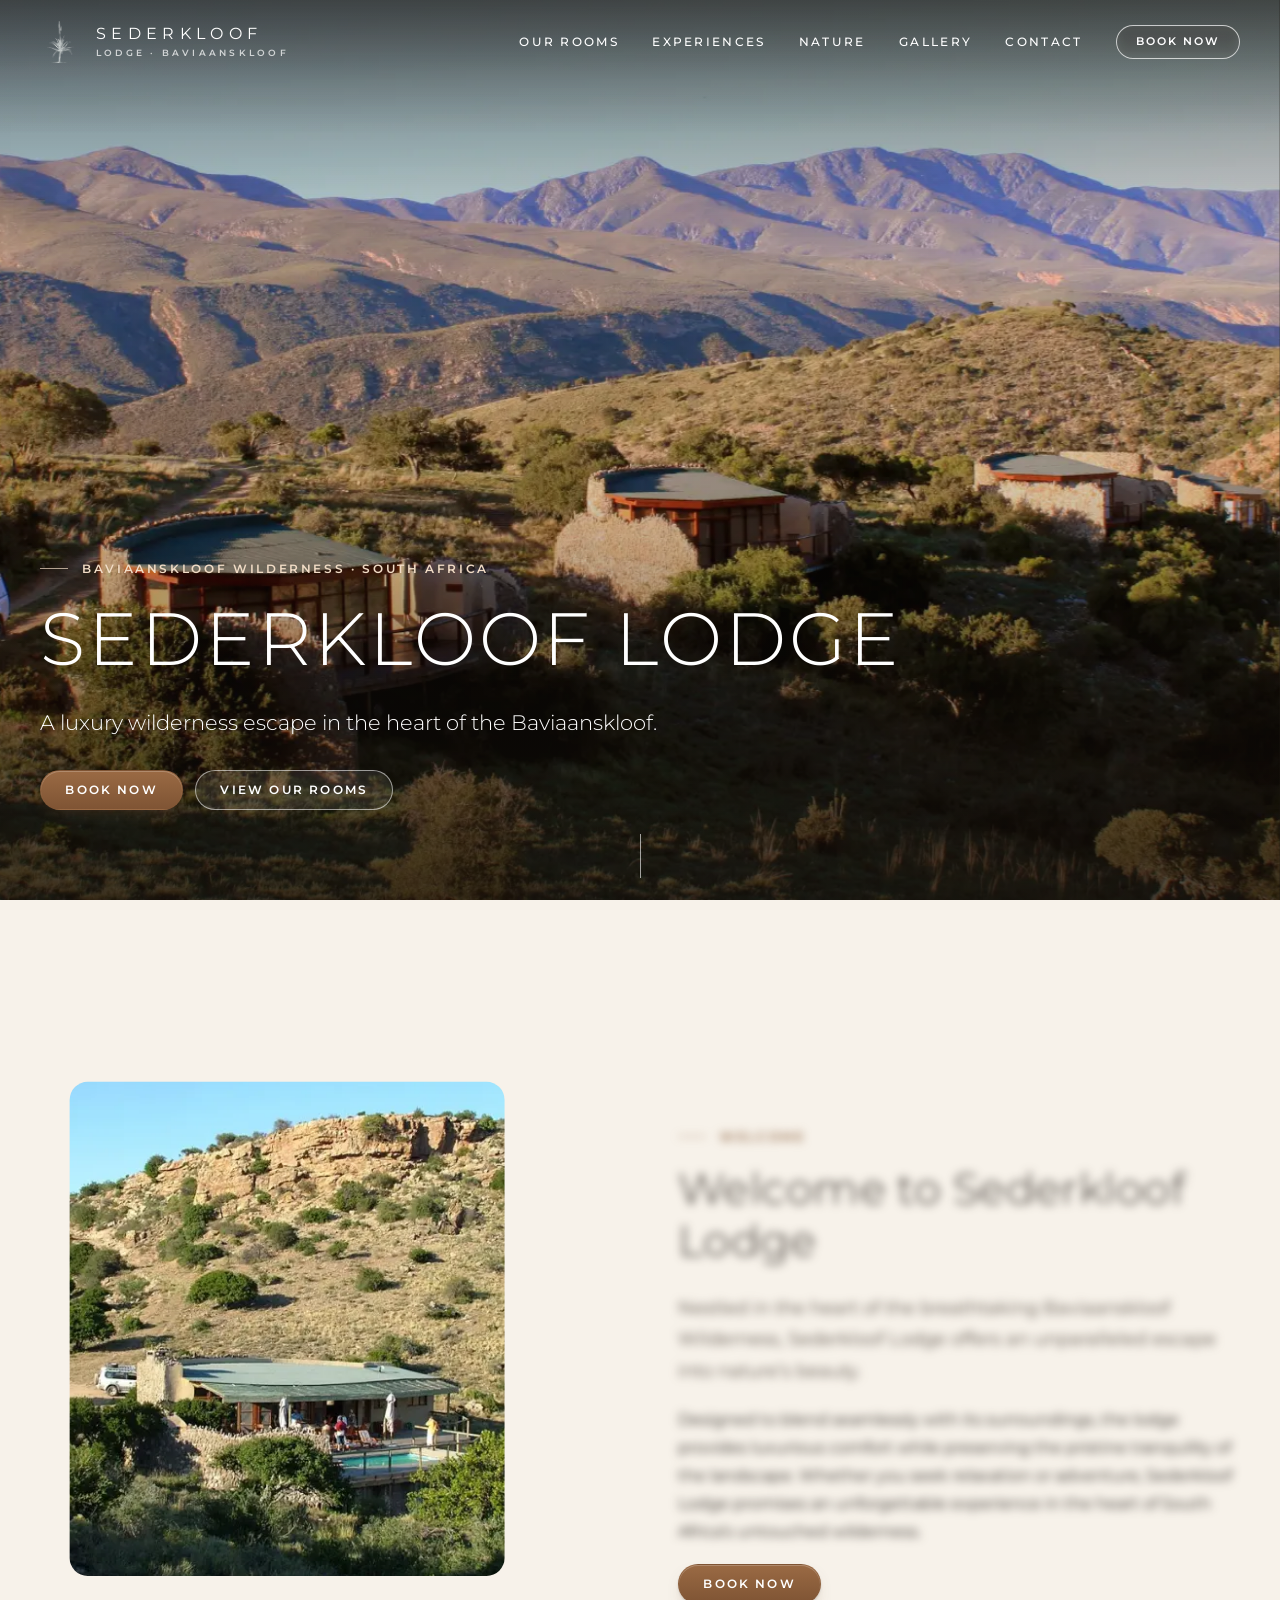
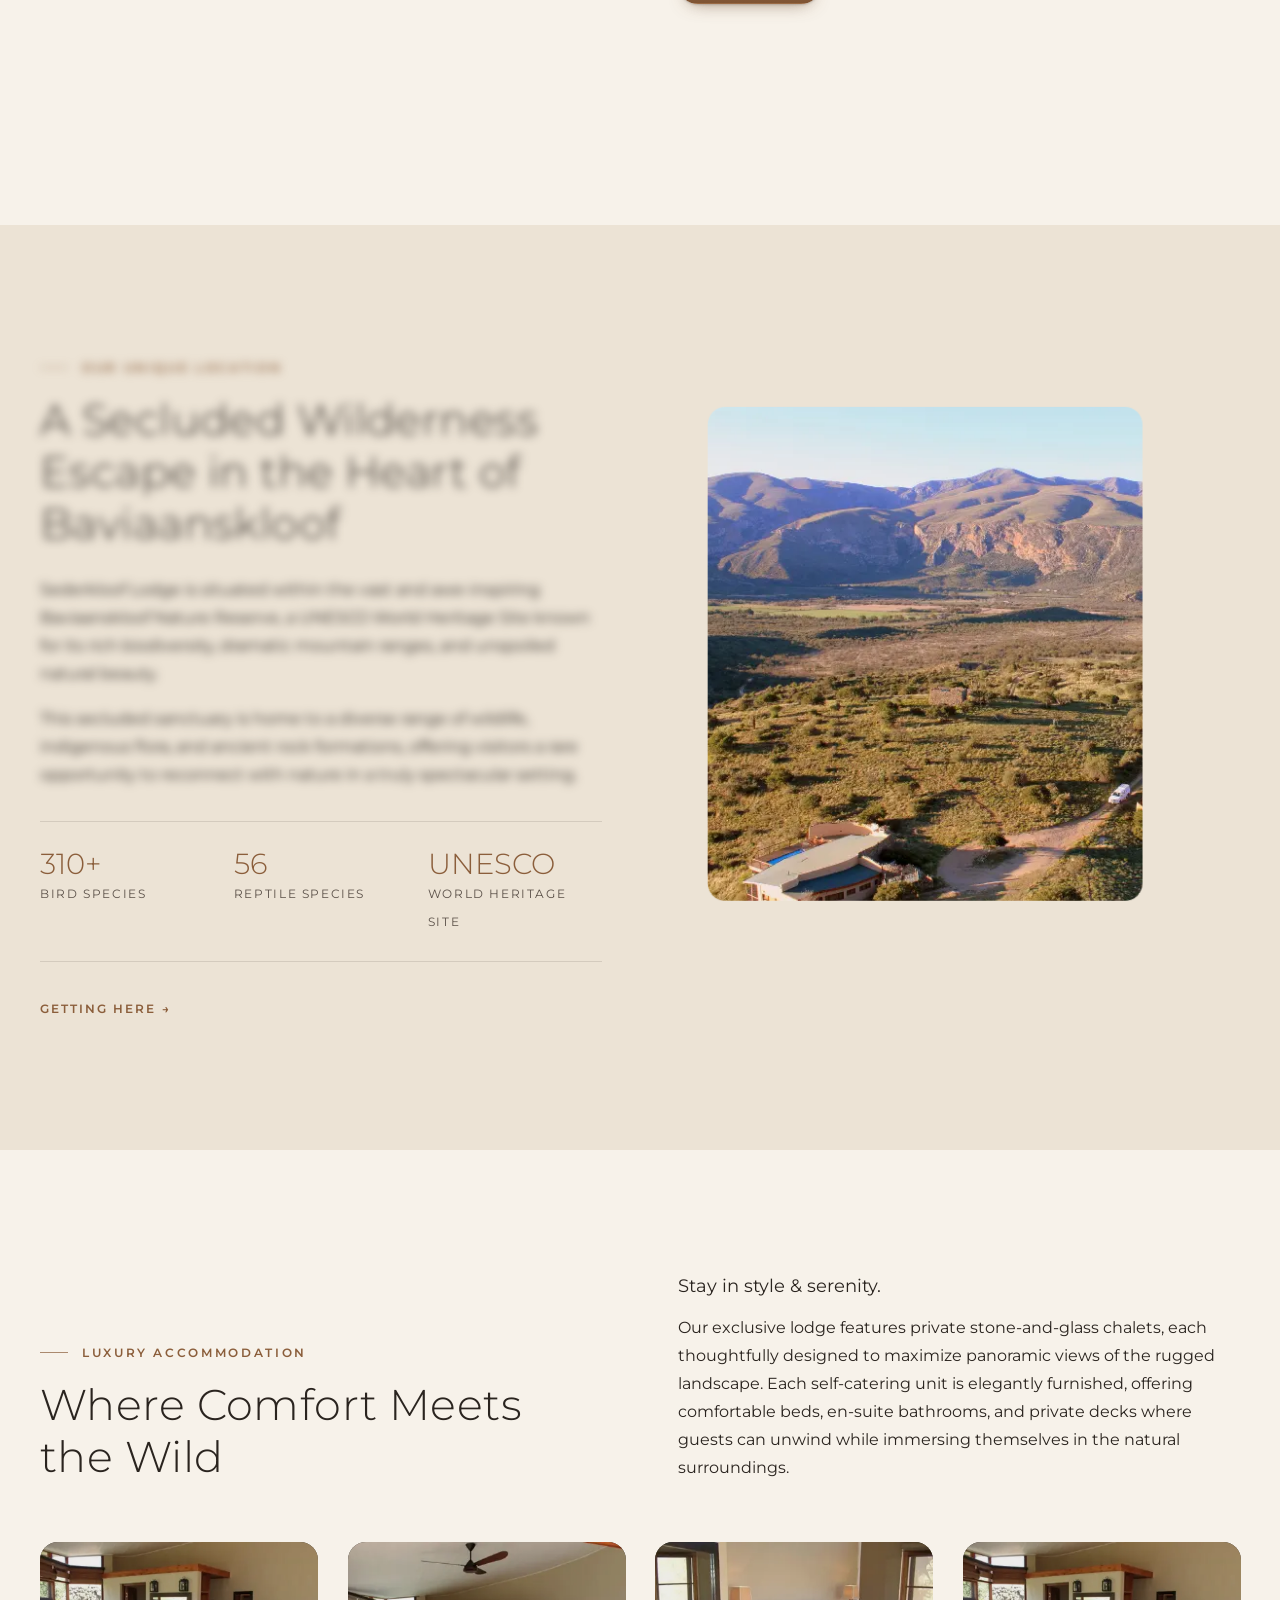
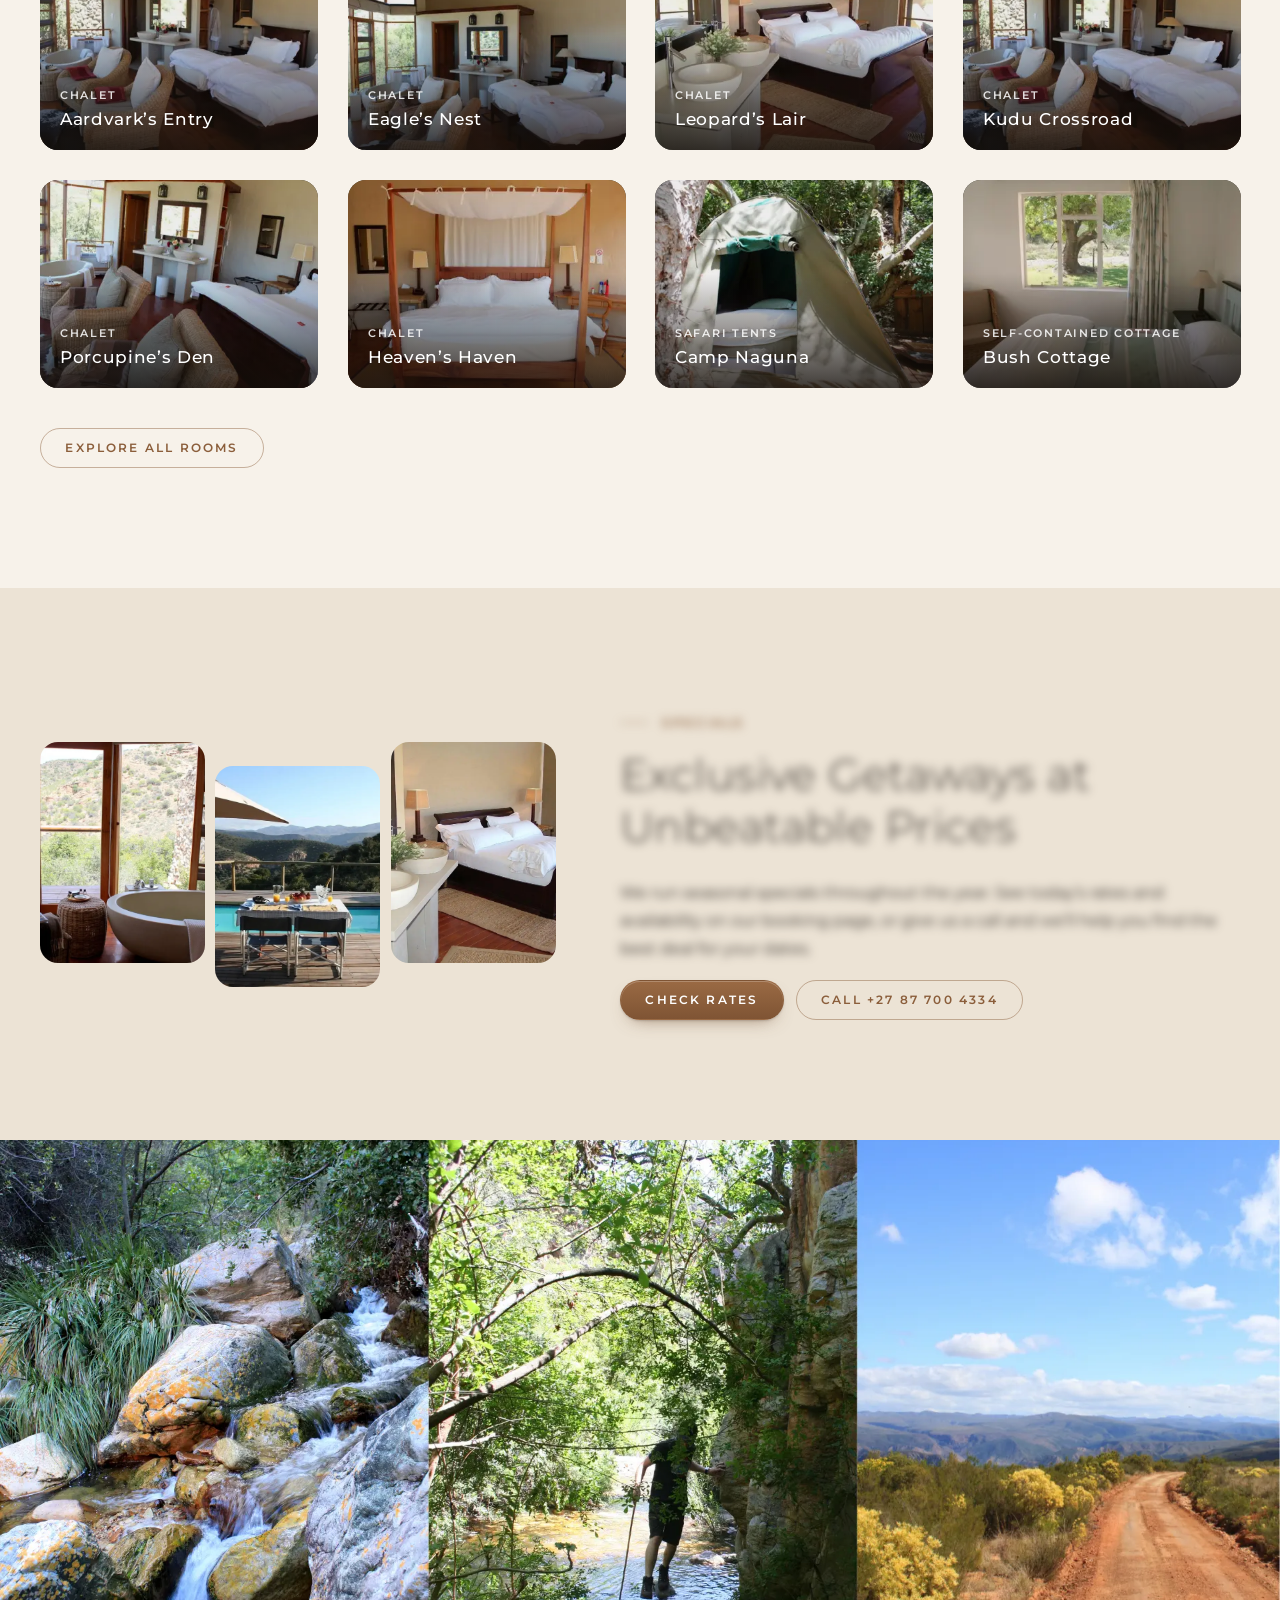
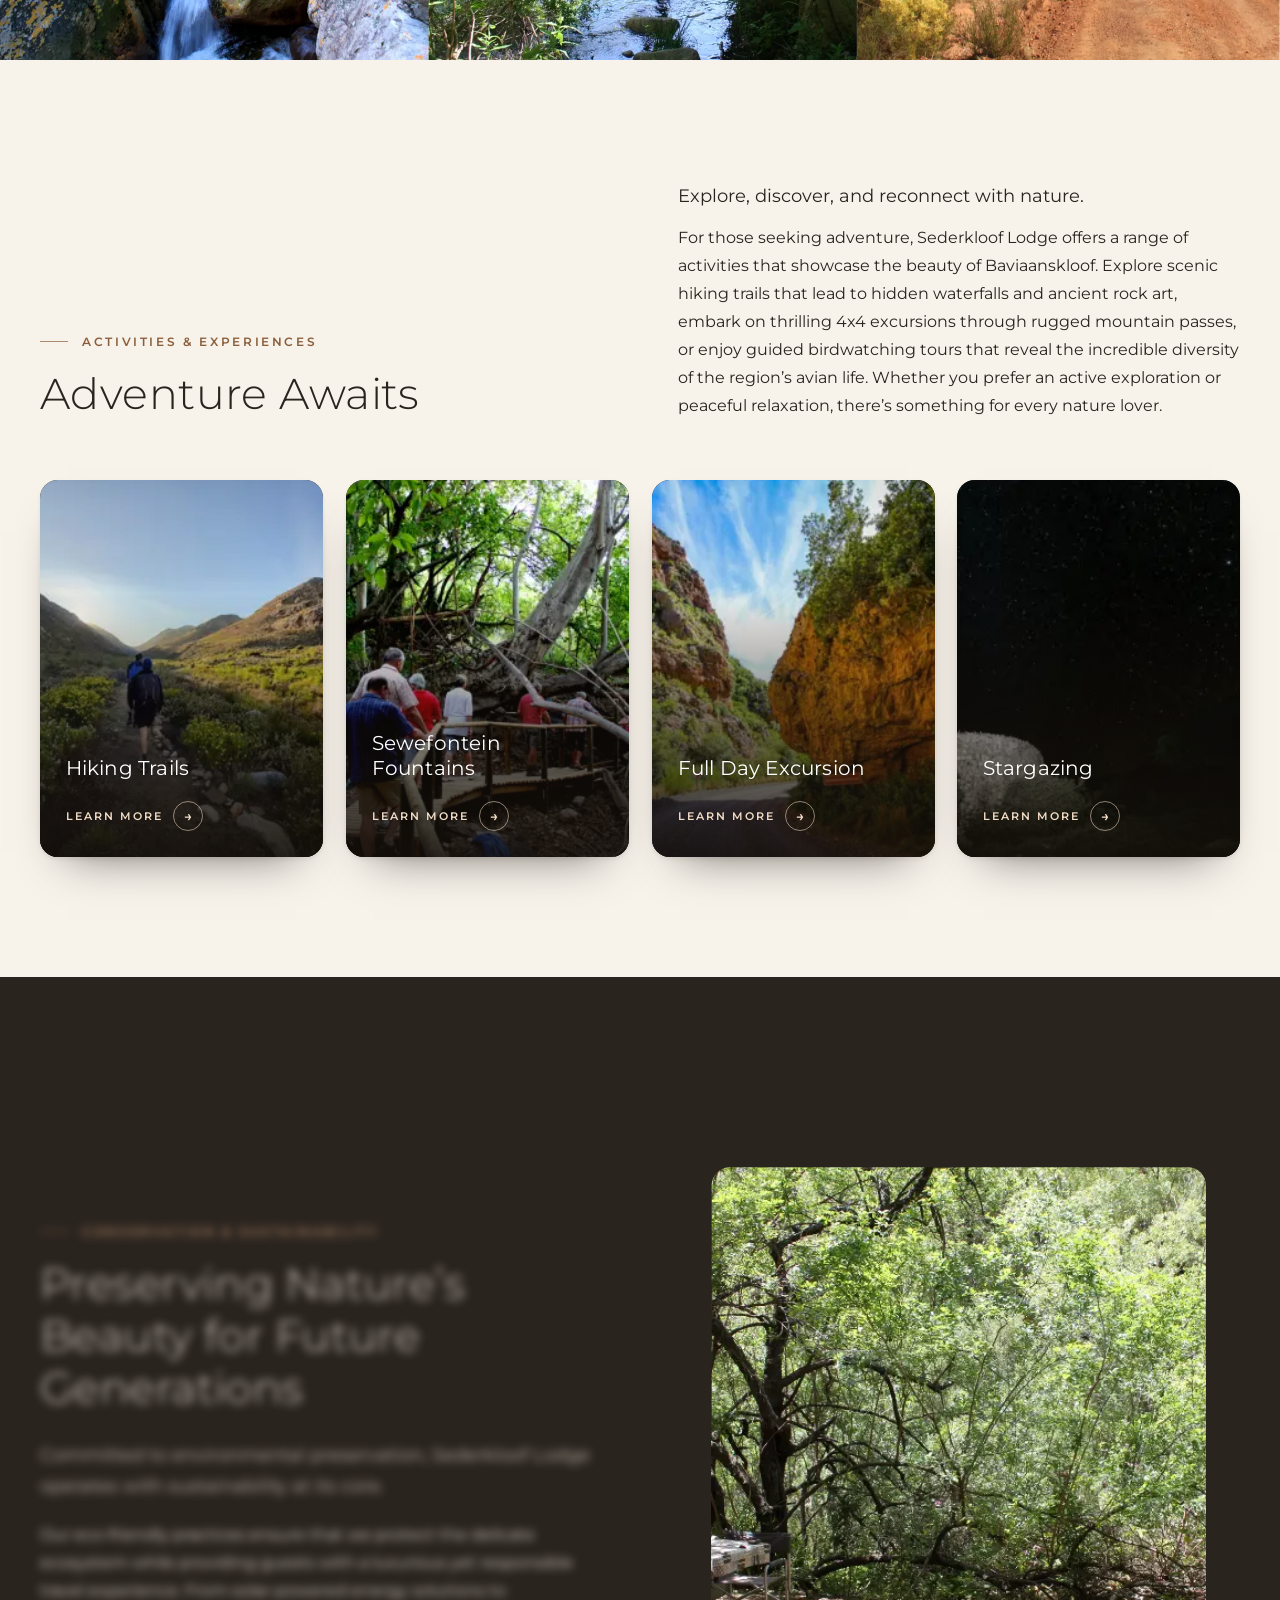
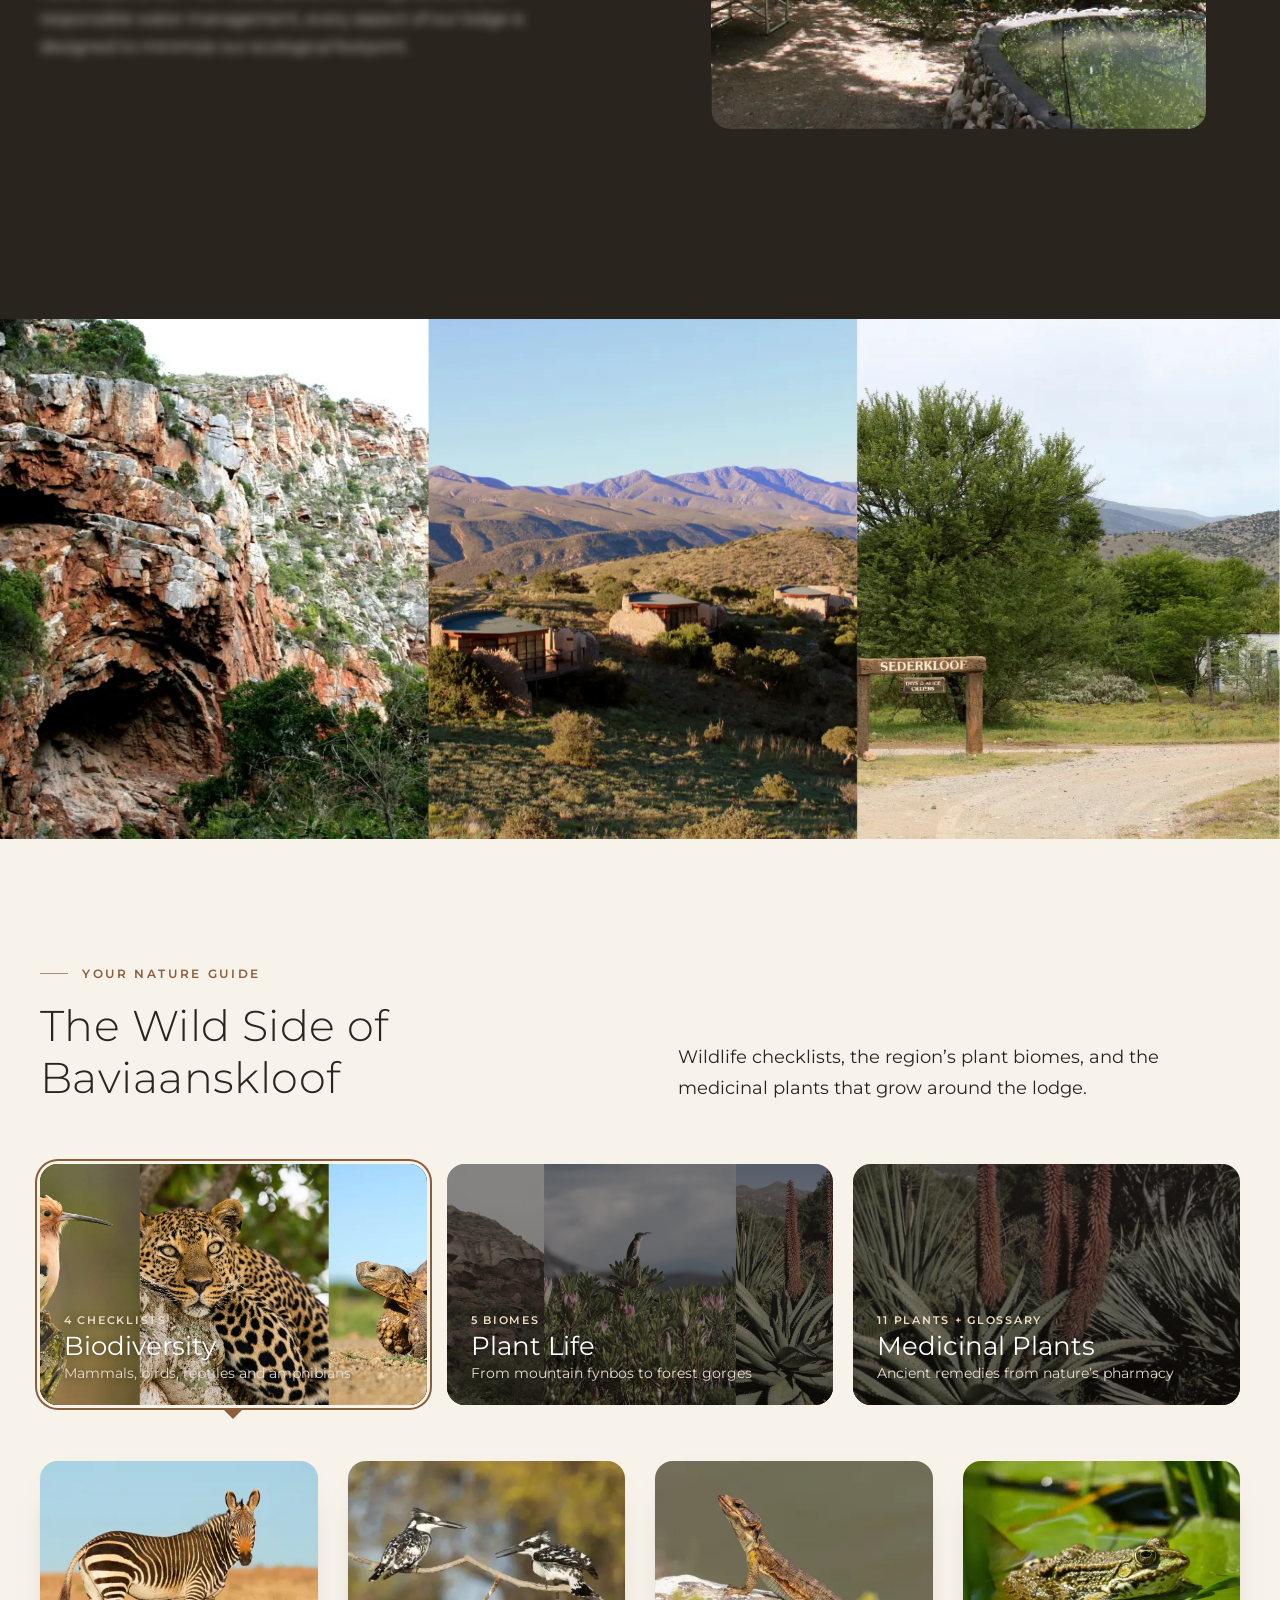
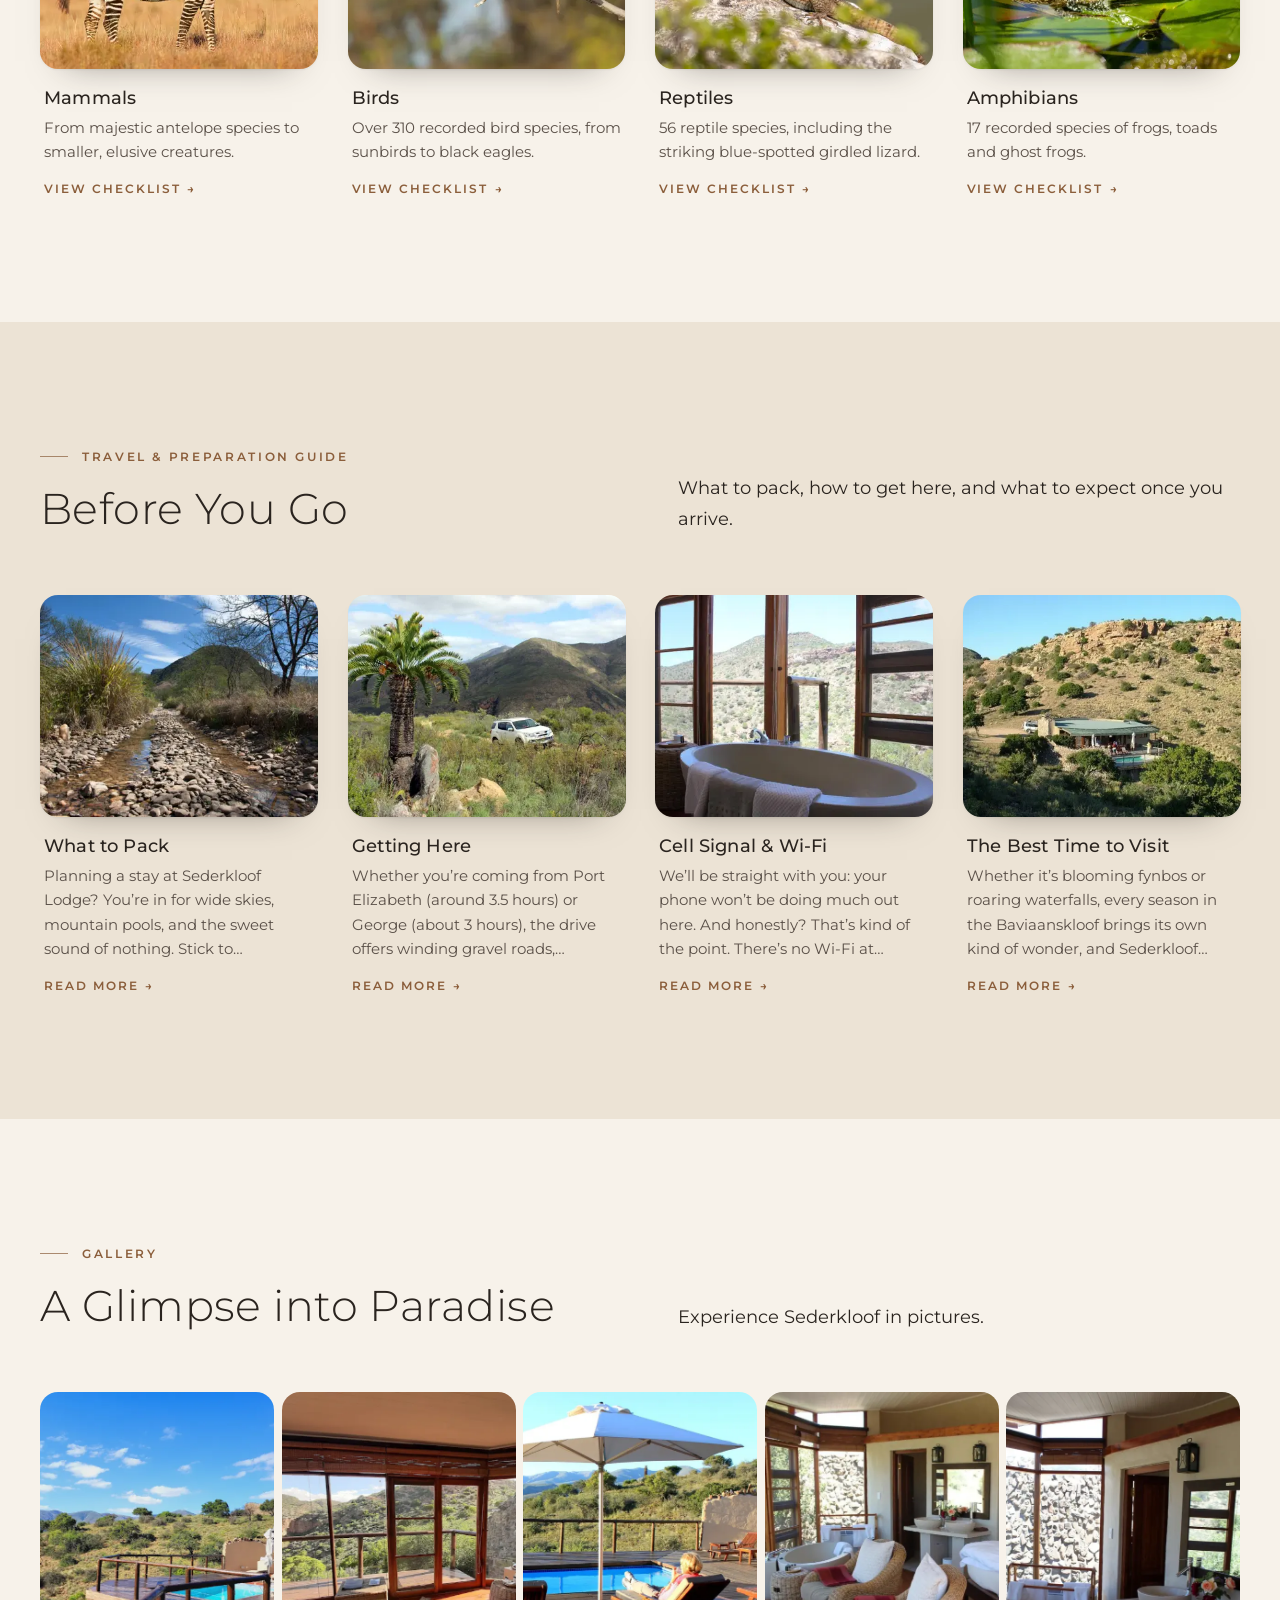
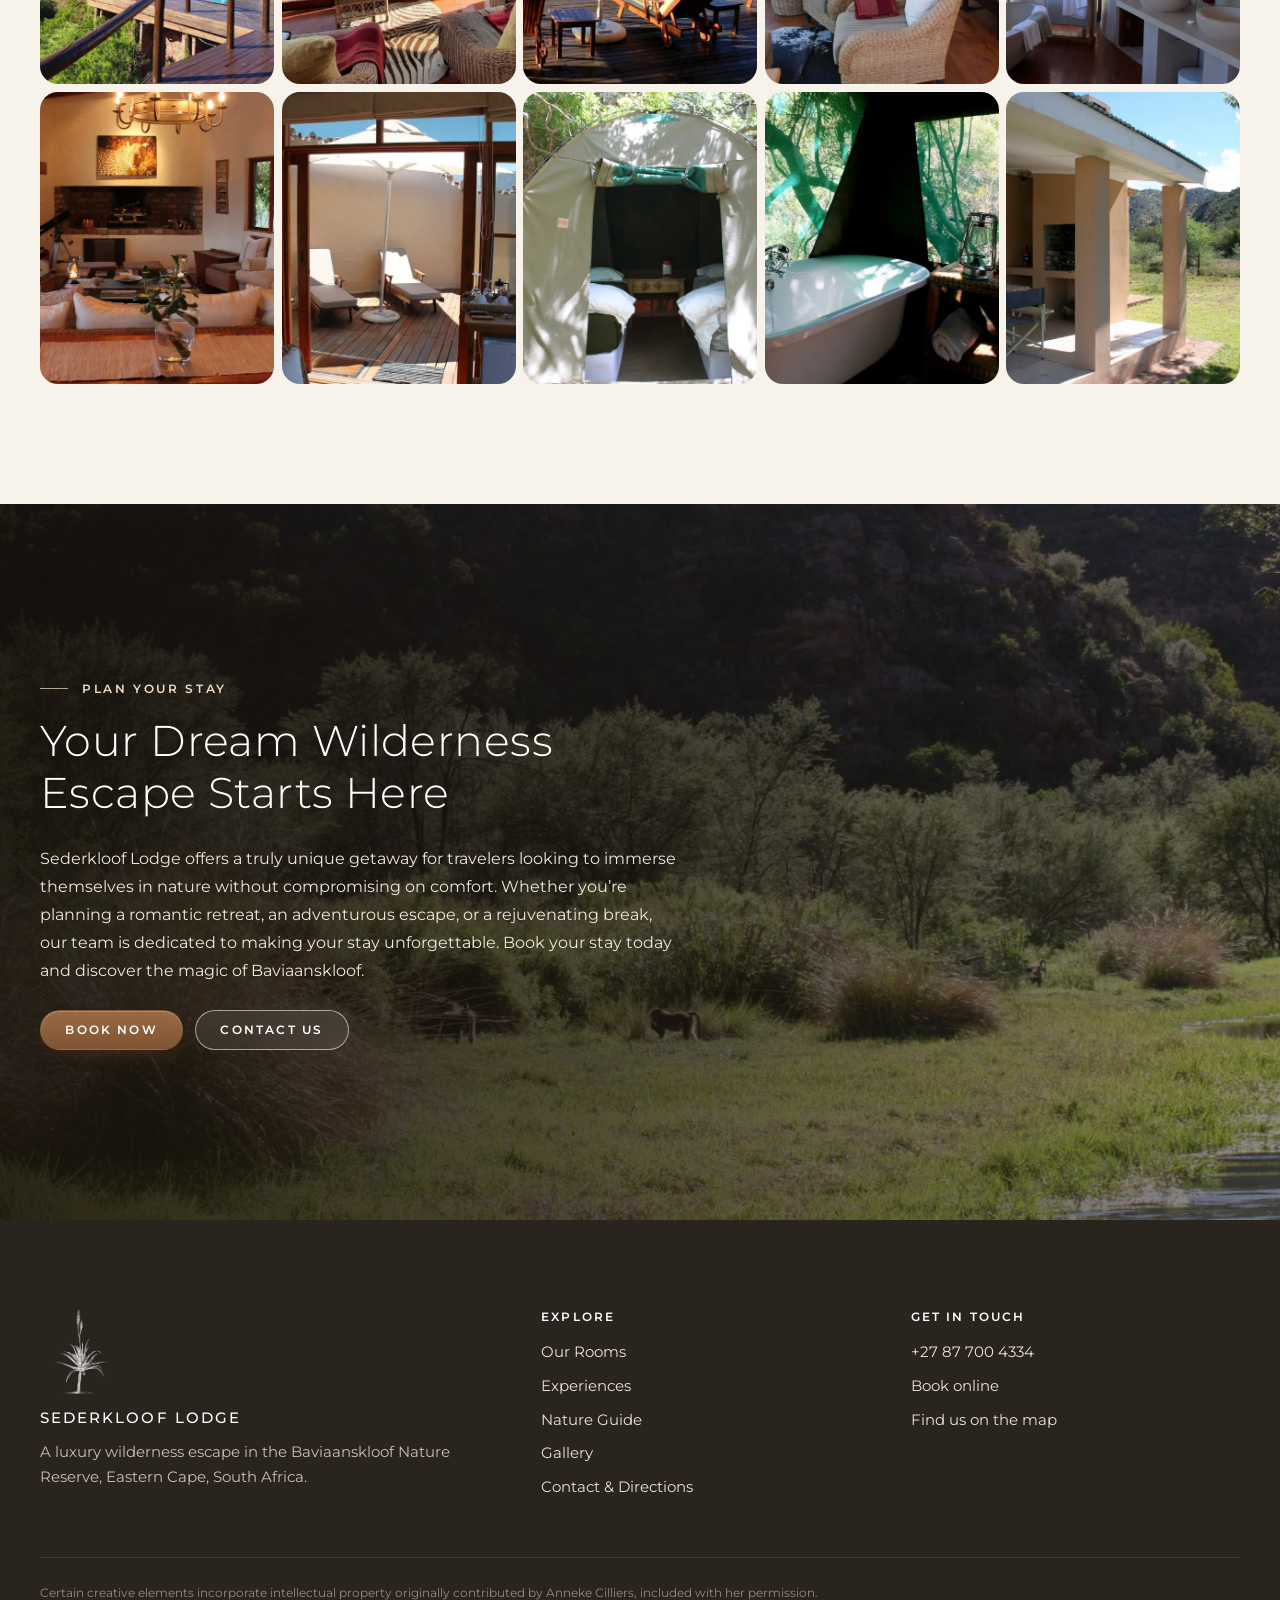
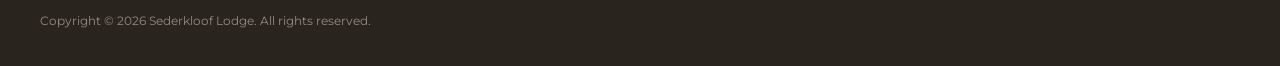
==== commit 955540e0: "Design pass: matching radii, smooth tabs, page transitions, gentle pop-ups, premium header, consiste" ====
--- a/index.html
+++ b/index.html
@@ -71,8 +71,8 @@
   <header class="site-header">
     <div class="container">
       <a class="brand" href="index.html" aria-label="Sederkloof Lodge home">
-        <img src="assets/images/Branding/02.webp" alt="" width="46" height="46">
-        <span>Sederkloof Lodge</span>
+        <img src="assets/images/Branding/02.webp" alt="" width="42" height="42">
+        <span class="brand__name">Sederkloof<small>Lodge · Baviaanskloof</small></span>
       </a>
       <button class="nav-toggle" aria-expanded="false" aria-controls="site-nav" aria-label="Menu"><span></span></button>
       <nav class="nav" id="site-nav" aria-label="Main">
@@ -147,11 +147,15 @@
     <!-- ============ ACCOMMODATION ============ -->
     <section class="section" id="accommodation">
       <div class="container">
-        <div class="section-head center reveal">
-          <span class="eyebrow">Luxury Accommodation</span>
-          <h2>Where Comfort Meets the Wild</h2>
-          <p class="lead">Stay in style &amp; serenity.</p>
-          <p>Our exclusive lodge features private stone-and-glass chalets, each thoughtfully designed to maximize panoramic views of the rugged landscape. Each self-catering unit is elegantly furnished, offering comfortable beds, en-suite bathrooms, and private decks where guests can unwind while immersing themselves in the natural surroundings.</p>
+        <div class="section-head reveal">
+          <div class="section-head__title">
+            <span class="eyebrow">Luxury Accommodation</span>
+            <h2>Where Comfort Meets the Wild</h2>
+          </div>
+          <div class="section-head__intro">
+            <p class="lead">Stay in style &amp; serenity.</p>
+            <p>Our exclusive lodge features private stone-and-glass chalets, each thoughtfully designed to maximize panoramic views of the rugged landscape. Each self-catering unit is elegantly furnished, offering comfortable beds, en-suite bathrooms, and private decks where guests can unwind while immersing themselves in the natural surroundings.</p>
+          </div>
         </div>
         <div class="grid grid--4 reveal">
           <a class="room-tile" href="rooms.html#aardvarks-entry"><img src="assets/images/Rooms/Aardvark-s-Entry_01.webp" alt="" width="410" height="305" loading="lazy"><span><small>Chalet</small>Aardvark’s Entry</span></a>
@@ -163,7 +167,7 @@
           <a class="room-tile" href="rooms.html#camp-naguna"><img src="assets/images/Rooms/Camp-Naguna_01.webp" alt="" width="410" height="305" loading="lazy"><span><small>Safari tents</small>Camp Naguna</span></a>
           <a class="room-tile" href="rooms.html#bush-cottage"><img src="assets/images/Rooms/Bush-Cottage_01.webp" alt="" width="410" height="305" loading="lazy"><span><small>Self-contained cottage</small>Bush Cottage</span></a>
         </div>
-        <div class="btn-row center" style="margin-top:40px">
+        <div class="btn-row" style="margin-top:40px">
           <a class="btn btn--ghost" href="rooms.html">Explore All Rooms</a>
         </div>
       </div>
@@ -194,18 +198,22 @@
     <!-- ============ EXPERIENCES ============ -->
     <section class="section" id="experiences">
       <div class="container">
-        <div class="section-head center reveal">
-          <span class="eyebrow">Activities &amp; Experiences</span>
-          <h2>Adventure Awaits</h2>
+        <div class="section-head reveal">
+          <div class="section-head__title">
+            <span class="eyebrow">Activities &amp; Experiences</span>
+            <h2>Adventure Awaits</h2>
+          </div>
+          <div class="section-head__intro">
           <p class="lead">Explore, discover, and reconnect with nature.</p>
           <p>For those seeking adventure, Sederkloof Lodge offers a range of activities that showcase the beauty of Baviaanskloof. Explore scenic hiking trails that lead to hidden waterfalls and ancient rock art, embark on thrilling 4x4 excursions through rugged mountain passes, or enjoy guided birdwatching tours that reveal the incredible diversity of the region’s avian life. Whether you prefer an active exploration or peaceful relaxation, there’s something for every nature lover.</p>
+          </div>
         </div>
         <div class="exp-grid reveal">
           <button class="exp-card" data-detail="d-hiking">
             <img src="assets/images/Activities/Hiking-Trails_04.webp" alt="" width="410" height="305" loading="lazy">
             <span class="exp-card__body">
               <span class="exp-card__title">Hiking Trails</span>
-              <span class="exp-card__desc">Scenic trails for casual walkers and seasoned hikers, through mountain ranges, deep gorges and rugged terrain.</span>
+              <span class="exp-card__reveal"><span class="exp-card__desc">Scenic trails for casual walkers and seasoned hikers, through mountain ranges, deep gorges and rugged terrain.</span></span>
               <span class="exp-card__cta">Learn more <span class="arrow" aria-hidden="true"></span></span>
             </span>
           </button>
@@ -213,7 +221,7 @@
             <img src="assets/images/Activities/Sewefontein-Fountains_01.webp" alt="" width="410" height="305" loading="lazy">
             <span class="exp-card__body">
               <span class="exp-card__title">Sewefontein Fountains</span>
-              <span class="exp-card__desc">A hidden gem a short drive from the lodge: crystal-clear springs bubbling from the earth.</span>
+              <span class="exp-card__reveal"><span class="exp-card__desc">A hidden gem a short drive from the lodge: crystal-clear springs bubbling from the earth.</span></span>
               <span class="exp-card__cta">Learn more <span class="arrow" aria-hidden="true"></span></span>
             </span>
           </button>
@@ -221,7 +229,7 @@
             <img src="assets/images/Activities/Full-Day-Excursion_01.webp" alt="" width="410" height="305" loading="lazy">
             <span class="exp-card__body">
               <span class="exp-card__title">Full Day Excursion</span>
-              <span class="exp-card__desc">A full day through remote mountain passes, historical sites, hidden caves and breathtaking viewpoints.</span>
+              <span class="exp-card__reveal"><span class="exp-card__desc">A full day through remote mountain passes, historical sites, hidden caves and breathtaking viewpoints.</span></span>
               <span class="exp-card__cta">Learn more <span class="arrow" aria-hidden="true"></span></span>
             </span>
           </button>
@@ -229,7 +237,7 @@
             <img src="assets/images/Activities/Stargazing_01.webp" alt="" width="410" height="305" loading="lazy">
             <span class="exp-card__body">
               <span class="exp-card__title">Stargazing</span>
-              <span class="exp-card__desc">Far from city lights, one of the best stargazing experiences in South Africa.</span>
+              <span class="exp-card__reveal"><span class="exp-card__desc">Far from city lights, one of the best stargazing experiences in South Africa.</span></span>
               <span class="exp-card__cta">Learn more <span class="arrow" aria-hidden="true"></span></span>
             </span>
           </button>
@@ -239,7 +247,7 @@
 
     <!-- ============ CONSERVATION ============ -->
     <section class="section section--dark" id="conservation">
-      <div class="container split">
+      <div class="container split split--reverse">
         <div class="split__media reveal">
           <img src="assets/images/Hero-and-Backgrounds/15.webp" alt="Shaded forest pool along a stream" width="560" height="635" loading="lazy">
         </div>
@@ -257,10 +265,14 @@
     <!-- ============ NATURE GUIDE ============ -->
     <section class="section" id="nature">
       <div class="container">
-        <div class="section-head center reveal">
-          <span class="eyebrow">Your Nature Guide</span>
-          <h2>The Wild Side of Baviaanskloof</h2>
-          <p class="lead">Wildlife checklists, the region’s plant biomes, and the medicinal plants that grow around the lodge.</p>
+        <div class="section-head reveal">
+          <div class="section-head__title">
+            <span class="eyebrow">Your Nature Guide</span>
+            <h2>The Wild Side of Baviaanskloof</h2>
+          </div>
+          <div class="section-head__intro">
+            <p class="lead">Wildlife checklists, the region’s plant biomes, and the medicinal plants that grow around the lodge.</p>
+          </div>
         </div>
 
         <div data-tabs>
@@ -291,6 +303,7 @@
             </button>
           </div>
 
+          <div class="tab-stage">
           <!-- Biodiversity -->
           <div class="tab-panel" role="tabpanel" id="p-wildlife" aria-labelledby="t-wildlife">
             <div class="grid grid--4">
@@ -356,6 +369,7 @@
               <article class="card"><div class="card__media"><img src="assets/images/Medicinal-Plants/Glossary-of-Medical-Terms_04.webp" alt="Visitor with binoculars looking over the valley" width="410" height="305" loading="lazy"></div><div class="card__body"><h3>Glossary &amp; More Plants</h3><p class="card__latin">Medical terms and 20 more plants found at the lodge</p><button class="text-link" data-detail="d-glossary">Open</button></div></article>
             </div>
           </div>
+          </div><!-- /tab-stage -->
         </div>
       </div>
     </section>
@@ -363,38 +377,43 @@
     <!-- ============ TRAVEL GUIDE ============ -->
     <section class="section section--sand" id="travel">
       <div class="container">
-        <div class="section-head center reveal">
-          <span class="eyebrow">Travel &amp; Preparation Guide</span>
-          <h2>Before You Go</h2>
-        </div>
-        <div class="guide">
-          <article class="reveal">
-            <img src="assets/images/Travel-Preparation-Guide/What-to-Pack_01.webp" alt="Dry riverbed path through the kloof" width="480" height="332" loading="lazy">
-            <div>
+        <div class="section-head reveal">
+          <div class="section-head__title">
+            <span class="eyebrow">Travel &amp; Preparation Guide</span>
+            <h2>Before You Go</h2>
+          </div>
+          <div class="section-head__intro">
+            <p class="lead">What to pack, how to get here, and what to expect once you arrive.</p>
+          </div>
+        </div>
+        <div class="grid grid--4 reveal">
+          <article class="card card--guide">
+            <div class="card__media"><img src="assets/images/Travel-Preparation-Guide/What-to-Pack_01.webp" alt="Dry riverbed path through the kloof" width="480" height="332" loading="lazy"></div>
+            <div class="card__body">
               <h3>What to Pack</h3>
               <p>Planning a stay at Sederkloof Lodge? You’re in for wide skies, mountain pools, and the sweet sound of nothing. Stick to lightweight layers, as mornings can be crisp and afternoons warm. Bring good hiking shoes or takkies for kloof walks, and don’t forget swimwear for refreshing dips in the rock pools.</p>
               <button class="text-link" data-detail="g-pack">Read more</button>
             </div>
           </article>
-          <article class="reveal">
-            <img src="assets/images/Travel-Preparation-Guide/Getting-to-Sederkloof-Lodge_01.webp" alt="Vehicle parked beside a palm in the mountains" width="480" height="329" loading="lazy">
-            <div>
-              <h3>Getting to Sederkloof Lodge</h3>
+          <article class="card card--guide">
+            <div class="card__media"><img src="assets/images/Travel-Preparation-Guide/Getting-to-Sederkloof-Lodge_01.webp" alt="Vehicle parked beside a palm in the mountains" width="480" height="329" loading="lazy"></div>
+            <div class="card__body">
+              <h3>Getting Here</h3>
               <p>Whether you’re coming from Port Elizabeth (around 3.5 hours) or George (about 3 hours), the drive offers winding gravel roads, changing scenery, and the kind of views that make you pull over just to take it in.</p>
               <button class="text-link" data-detail="g-getting">Read more</button>
             </div>
           </article>
-          <article class="reveal">
-            <img src="assets/images/Travel-Preparation-Guide/Is-There-Cell-Signal-in-the-Baviaanskloof_01.webp" alt="Freestanding bath beside open windows with mountain views" width="480" height="320" loading="lazy">
-            <div>
-              <h3>Is There Cell Signal in the Baviaanskloof?</h3>
+          <article class="card card--guide">
+            <div class="card__media"><img src="assets/images/Travel-Preparation-Guide/Is-There-Cell-Signal-in-the-Baviaanskloof_01.webp" alt="Freestanding bath beside open windows with mountain views" width="480" height="320" loading="lazy"></div>
+            <div class="card__body">
+              <h3>Cell Signal &amp; Wi-Fi</h3>
               <p>We’ll be straight with you: your phone won’t be doing much out here. And honestly? That’s kind of the point. There’s no Wi-Fi at Sederkloof Lodge either, and it’s deliberate.</p>
               <button class="text-link" data-detail="g-signal">Read more</button>
             </div>
           </article>
-          <article class="reveal">
-            <img src="assets/images/Travel-Preparation-Guide/The-Best-Time-to-Visit_01.webp" alt="The lodge on a sunny hillside" width="480" height="360" loading="lazy">
-            <div>
+          <article class="card card--guide">
+            <div class="card__media"><img src="assets/images/Travel-Preparation-Guide/The-Best-Time-to-Visit_01.webp" alt="The lodge on a sunny hillside" width="480" height="360" loading="lazy"></div>
+            <div class="card__body">
               <h3>The Best Time to Visit</h3>
               <p>Whether it’s blooming fynbos or roaring waterfalls, every season in the Baviaanskloof brings its own kind of wonder, and Sederkloof Lodge is ready for it all.</p>
               <button class="text-link" data-detail="g-season">Read more</button>
@@ -407,10 +426,14 @@
     <!-- ============ GALLERY ============ -->
     <section class="section" id="gallery">
       <div class="container">
-        <div class="section-head center reveal">
-          <span class="eyebrow">Gallery</span>
-          <h2>A Glimpse into Paradise</h2>
-          <p class="lead">Experience Sederkloof in pictures.</p>
+        <div class="section-head reveal">
+          <div class="section-head__title">
+            <span class="eyebrow">Gallery</span>
+            <h2>A Glimpse into Paradise</h2>
+          </div>
+          <div class="section-head__intro">
+            <p class="lead">Experience Sederkloof in pictures.</p>
+          </div>
         </div>
         <div class="gallery reveal">
           <button data-lightbox="gallery" aria-label="Open image 1"><img src="assets/images/Gallery/01.webp" alt="Deck and pool overlooking the valley" width="560" height="635" loading="lazy"></button>
--- a/assets/css/styles.css
+++ b/assets/css/styles.css
@@ -18,9 +18,11 @@
   --radius-lg: 18px;
   --ease: cubic-bezier(0.22, 0.61, 0.36, 1);      /* soft settle */
   --ease-feather: cubic-bezier(0.16, 1, 0.3, 1);  /* long, gentle landing */
+  --ease-glide: cubic-bezier(0.45, 0, 0.15, 1);   /* even in-and-out, for hovers and swaps */
   --max: 1200px;
   --gutter: clamp(16px, 4vw, 40px);
-  --header-h: 76px;
+  --header-h: 84px;
+  --header-h-solid: 66px;
   --font: "Montserrat", system-ui, -apple-system, "Segoe UI", sans-serif;
 }
 
@@ -62,6 +64,11 @@
   text-transform: uppercase;
   color: var(--brown);
   margin-bottom: 1rem;
+}
+/* short hairline before every eyebrow: one consistent marker for each section */
+.eyebrow::before {
+  content: ""; display: inline-block; vertical-align: middle;
+  width: 28px; height: 1px; margin: -0.2em 14px 0 0; background: currentColor; opacity: 0.7;
 }
 
 .lead { font-size: 1.12rem; color: var(--ink-soft); }
@@ -121,76 +128,118 @@
 .text-link:hover::after { transform: translateX(4px); }
 
 /* ---------- Header ---------- */
+/* Transparent over the hero with a soft shade behind it; after scrolling it settles into a
+   slimmer frosted bar. It slips away while scrolling down and returns on the slightest scroll up. */
 .site-header {
   position: fixed; inset: 0 0 auto 0; z-index: 50;
   height: var(--header-h);
   display: flex; align-items: center;
   color: var(--white);
-  transition: background 0.3s, color 0.3s, box-shadow 0.3s;
+  background-color: rgba(247, 242, 234, 0);
+  transition:
+    height 0.8s var(--ease-glide),
+    background-color 0.8s var(--ease-glide),
+    box-shadow 0.8s var(--ease-glide),
+    color 0.6s var(--ease-glide),
+    transform 0.9s var(--ease-glide);
+  view-transition-name: site-header;
+}
+.site-header::before {
+  content: ""; position: absolute; inset: 0 0 -50px 0; z-index: -1; pointer-events: none;
+  background: linear-gradient(180deg, rgba(20,15,10,0.42) 0%, rgba(20,15,10,0.12) 60%, rgba(20,15,10,0) 100%);
+  transition: opacity 0.8s var(--ease-glide);
 }
 .site-header.is-solid,
 .site-header--solid {
-  background: rgba(247, 242, 234, 0.97);
+  height: var(--header-h-solid);
+  background-color: rgba(247, 242, 234, 0.84);
   color: var(--ink);
-  box-shadow: 0 1px 0 var(--line);
-  backdrop-filter: blur(6px);
-}
+  box-shadow: 0 1px 0 rgba(42,36,31,0.07), 0 18px 40px -30px rgba(42,36,31,0.45);
+  -webkit-backdrop-filter: blur(18px) saturate(1.3); backdrop-filter: blur(18px) saturate(1.3);
+}
+.site-header.is-solid::before, .site-header--solid::before { opacity: 0; }
+.site-header.is-hidden { transform: translate3d(0, -100%, 0); box-shadow: none; }
 .site-header .container { display: flex; align-items: center; justify-content: space-between; gap: 24px; }
 
-.brand { display: flex; align-items: center; gap: 10px; text-decoration: none; color: inherit; }
+.brand { display: flex; align-items: center; gap: 14px; text-decoration: none; color: inherit; }
+.brand:hover { color: inherit; }
 .brand img {
-  width: 46px; height: 46px; object-fit: contain;
+  width: 42px; height: 42px; object-fit: contain;
   /* logo artwork is black on white: invert + screen shows it white on dark */
   filter: invert(1); mix-blend-mode: screen;
-}
-.is-solid .brand img, .site-header--solid .brand img { filter: none; mix-blend-mode: multiply; }
-.brand span { font-size: 1.05rem; font-weight: 500; letter-spacing: 0.14em; text-transform: uppercase; white-space: nowrap; }
-
-.nav { display: flex; align-items: center; gap: 28px; }
-.nav .btn { white-space: nowrap; }
+  transition: width 0.8s var(--ease-glide), height 0.8s var(--ease-glide);
+}
+.is-solid .brand img, .site-header--solid .brand img { filter: none; mix-blend-mode: multiply; width: 36px; height: 36px; }
+.brand__name {
+  display: flex; flex-direction: column; gap: 7px; line-height: 1; white-space: nowrap;
+  font-size: 0.98rem; font-weight: 400; letter-spacing: 0.34em; text-transform: uppercase;
+}
+.brand__name small { font-size: 0.56rem; font-weight: 600; letter-spacing: 0.36em; opacity: 0.72; }
+
+.nav { display: flex; align-items: center; gap: clamp(22px, 2.6vw, 38px); }
+.nav .btn { white-space: nowrap; padding: 0.95em 1.7em; font-size: 0.7rem; }
 .nav a:not(.btn) {
-  color: inherit; text-decoration: none;
-  font-size: 0.78rem; font-weight: 600; letter-spacing: 0.16em; text-transform: uppercase; white-space: nowrap;
-  padding: 6px 0; border-bottom: 1px solid transparent;
-}
-.nav a:not(.btn):hover, .nav a[aria-current="page"] { border-bottom-color: currentColor; }
-.site-header:not(.is-solid):not(.site-header--solid) .nav .btn { background: transparent; border-color: rgba(255,255,255,0.8); }
-.site-header:not(.is-solid):not(.site-header--solid) .nav .btn:hover { background: var(--white); color: var(--ink); }
+  position: relative; color: inherit; text-decoration: none;
+  font-size: 0.72rem; font-weight: 500; letter-spacing: 0.2em; text-transform: uppercase; white-space: nowrap;
+  padding: 8px 0;
+}
+/* hairline that draws in from the left on hover and stays under the current page */
+.nav a:not(.btn)::after {
+  content: ""; position: absolute; left: 0; right: 0; bottom: 2px; height: 1px; background: currentColor;
+  transform: scaleX(0); transform-origin: right center; transition: transform 0.8s var(--ease-glide);
+}
+.nav a:not(.btn):hover { color: inherit; }
+.nav a:not(.btn):hover::after, .nav a[aria-current="page"]::after { transform: scaleX(1); transform-origin: left center; }
+.site-header:not(.is-solid):not(.site-header--solid) .nav .btn { background: rgba(255,255,255,0.06); border-color: rgba(255,255,255,0.7); box-shadow: none; -webkit-backdrop-filter: blur(6px); backdrop-filter: blur(6px); }
+.site-header:not(.is-solid):not(.site-header--solid) .nav .btn::before { background: var(--white); transform: translateY(101%); transition: transform 0.6s var(--ease-glide); }
+.site-header:not(.is-solid):not(.site-header--solid) .nav .btn:hover { color: var(--ink); border-color: var(--white); }
+.site-header:not(.is-solid):not(.site-header--solid) .nav .btn:hover::before { transform: translateY(0); }
 
 .nav-toggle {
   display: none; background: none; border: 0; color: inherit; cursor: pointer;
   width: 44px; height: 44px; padding: 10px; margin-right: -10px;
 }
 .nav-toggle span, .nav-toggle span::before, .nav-toggle span::after {
-  display: block; width: 24px; height: 2px; background: currentColor; position: relative; transition: transform 0.25s, opacity 0.25s;
+  display: block; width: 24px; height: 1.5px; background: currentColor; position: relative;
+  transition: transform 0.6s var(--ease-glide), background-color 0.3s;
 }
 .nav-toggle span::before, .nav-toggle span::after { content: ""; position: absolute; left: 0; }
-.nav-toggle span::before { top: -7px; }
-.nav-toggle span::after { top: 7px; }
+.nav-toggle span::before { top: -6px; }
+.nav-toggle span::after { top: 6px; width: 16px; }
 .nav-open .nav-toggle span { background: transparent; }
-.nav-open .nav-toggle span::before { transform: translateY(7px) rotate(45deg); }
-.nav-open .nav-toggle span::after { transform: translateY(-7px) rotate(-45deg); }
-
+.nav-open .nav-toggle span::before { transform: translateY(6px) rotate(45deg); }
+.nav-open .nav-toggle span::after { transform: translateY(-6px) rotate(-45deg); width: 24px; }
+
+/* Mobile/tablet: full-screen menu, links feather in one after another */
 @media (max-width: 1100px) {
   .nav-toggle { display: block; }
   .nav {
-    position: fixed; inset: var(--header-h) 0 auto 0;
-    flex-direction: column; align-items: stretch; gap: 0;
+    position: fixed; inset: 0; z-index: -1; height: 100svh;
+    flex-direction: column; align-items: stretch; justify-content: flex-start; gap: 0;
     background: var(--cream); color: var(--ink);
-    padding: 8px var(--gutter) 24px;
-    box-shadow: 0 20px 30px -20px rgba(0,0,0,0.35);
-    transform: translateY(-8px); opacity: 0; visibility: hidden;
-    transition: opacity 0.2s, transform 0.2s, visibility 0.2s;
+    padding: calc(var(--header-h) + 3vh) var(--gutter) 40px;
+    opacity: 0; visibility: hidden;
+    transition: opacity 0.6s var(--ease-glide), visibility 0s linear 0.6s;
   }
-  .nav-open .nav { opacity: 1; visibility: visible; transform: none; }
-  .nav a:not(.btn) { padding: 14px 0; border-bottom: 1px solid var(--line); }
-  .nav .btn { margin-top: 16px; }
-  .site-header:not(.is-solid):not(.site-header--solid) .nav .btn { background: var(--brown); border-color: var(--brown); }
-  .nav-open .site-header, .nav-open .site-header .brand { color: var(--ink); }
-  .nav-open .site-header { background: var(--cream); }
+  .nav-open .nav { opacity: 1; visibility: visible; transition: opacity 0.6s var(--ease-glide), visibility 0s; }
+  .nav a:not(.btn) {
+    font-size: clamp(1.5rem, 6vw, 2.1rem); font-weight: 300; letter-spacing: 0.03em; text-transform: none;
+    padding: 14px 0; border-bottom: 1px solid var(--line);
+  }
+  .nav a:not(.btn)::after { display: none; }
+  .nav .btn { margin-top: 28px; align-self: flex-start; padding: 1.1em 2.2em; font-size: 0.74rem; }
+  .nav > * { opacity: 0; transform: translate3d(0, 16px, 0); transition: opacity 0.5s var(--ease-glide), transform 0.6s var(--ease-glide); }
+  .nav-open .nav > * {
+    opacity: 1; transform: none;
+    transition: opacity 0.9s var(--ease-glide), transform 1.1s var(--ease-feather);
+    transition-delay: calc(0.12s + var(--i, 0) * 60ms);
+  }
+  .site-header:not(.is-solid):not(.site-header--solid) .nav .btn { background: linear-gradient(180deg, #9a6a44 0%, var(--brown) 55%, #7f5434 100%); border-color: transparent; color: var(--white); }
+  .nav-open .site-header { color: var(--ink); transform: none; }
+  .nav-open .site-header::before { opacity: 0; }
   .nav-open .site-header .brand img { filter: none; mix-blend-mode: multiply; }
 }
-@media (max-width: 400px) { .brand span { font-size: 0.9rem; letter-spacing: 0.1em; } }
+@media (max-width: 400px) { .brand__name { font-size: 0.86rem; letter-spacing: 0.26em; } .brand__name small { letter-spacing: 0.28em; } }
 
 /* ---------- Hero ---------- */
 .hero {
@@ -226,14 +275,27 @@
 .section--dark { background: var(--ink); color: #eae2d7; }
 .section--dark .eyebrow { color: var(--brown-light); }
 .section--dark .lead { color: #c9beb1; }
-.section-head { margin-bottom: clamp(32px, 5vw, 56px); }
-.section-head.center { max-width: 760px; }
+/* Section heading: one pattern for every section that leads into a grid.
+   Title on the left, intro on the right, both left-aligned, same edges as the
+   two-column image/text sections, so the page reads as one column system top to bottom. */
+.section-head {
+  display: grid; grid-template-columns: minmax(0, 1fr) minmax(0, 1fr);
+  gap: 18px clamp(32px, 6vw, 90px); align-items: end;
+  margin-bottom: clamp(36px, 5vw, 60px);
+}
+.section-head__title h2 { margin-bottom: 0; }
+.section-head__intro p:last-child { margin-bottom: 0; }
+.section-head__intro .lead { color: var(--ink); margin-bottom: 0.7em; }
+.section--dark .section-head__intro .lead { color: #eae2d7; }
+@media (max-width: 860px) { .section-head { grid-template-columns: 1fr; } }
 
 .split {
   display: grid; grid-template-columns: 1fr 1fr; gap: clamp(32px, 6vw, 90px); align-items: center;
 }
 .split--reverse .split__media { order: 2; }
-.split__media img { width: 100%; aspect-ratio: 4 / 5; object-fit: cover; border-radius: var(--radius); box-shadow: var(--shadow); }
+/* One image radius everywhere (--radius-lg). The reveal clip-path uses the same value, so the
+   framed second photo's border and the photo inside it stay concentric (they used to differ: 10px vs 18px). */
+.split__media img { width: 100%; aspect-ratio: 4 / 5; object-fit: cover; border-radius: var(--radius-lg); box-shadow: var(--shadow); }
 .split__media--stack { position: relative; padding: 0 12% 12% 0; }
 .split__media--stack img:last-child {
   position: absolute; right: 0; bottom: 0; width: 52%; aspect-ratio: 4 / 5;
@@ -291,7 +353,7 @@
   transition: box-shadow 0.7s var(--ease-feather);
 }
 @media (max-width: 560px) { .exp-card { aspect-ratio: 4 / 3.4; } }
-.exp-card img { position: absolute; inset: 0; width: 100%; height: 100%; object-fit: cover; transform: scale(1.02); transition: transform 1.6s var(--ease-feather); }
+.exp-card img { position: absolute; inset: 0; width: 100%; height: 100%; object-fit: cover; transform: scale(1.02); transition: transform 2s var(--ease-glide); }
 .exp-card::after {
   content: ""; position: absolute; inset: 0;
   background: linear-gradient(180deg, rgba(20,15,10,0) 30%, rgba(20,15,10,0.35) 55%, rgba(20,15,10,0.88) 100%);
@@ -305,7 +367,7 @@
 .exp-card:hover::before, .exp-card:focus-visible::before { opacity: 1; }
 .exp-card__body { position: absolute; z-index: 2; left: 0; right: 0; bottom: 0; padding: clamp(18px, 2vw, 26px); display: flex; flex-direction: column; }
 .exp-card__title { font-size: clamp(1.2rem, 1.6vw, 1.4rem); font-weight: 400; line-height: 1.2; letter-spacing: 0.01em; }
-.exp-card__desc { font-size: 0.9rem; line-height: 1.55; color: #e9e0d4; margin-top: 0.6em; }
+.exp-card__desc { font-size: 0.9rem; line-height: 1.55; color: #e9e0d4; padding-top: 0.6em; }
 .exp-card__cta {
   display: inline-flex; align-items: center; gap: 10px; margin-top: 1.1em;
   font-size: 0.7rem; font-weight: 600; letter-spacing: 0.18em; text-transform: uppercase; color: #f1dcc6;
@@ -318,10 +380,18 @@
 .exp-card:hover img { transform: scale(1.08); }
 .exp-card:hover .arrow { background: var(--brown); border-color: var(--brown); transform: translateX(4px); }
 .exp-card:hover { box-shadow: 0 4px 8px rgba(42,36,31,0.1), 0 34px 60px -30px rgba(42,36,31,0.75); }
-/* On devices with a mouse, the description rises into view on hover */
+/* On devices with a mouse, the description rises into view on hover.
+   Height animates via grid rows (0fr -> 1fr), which tracks the real text height; the old
+   max-height:8em version raced through the first part and felt abrupt. Even in-out easing,
+   ~1s, text fades in a beat after the space opens; on leave it fades first, then closes. */
+.exp-card__reveal { display: grid; grid-template-rows: 1fr; }
+.exp-card__reveal > .exp-card__desc { overflow: hidden; min-height: 0; }
 @media (hover: hover) and (min-width: 561px) {
-  .exp-card__desc { max-height: 0; opacity: 0; margin-top: 0; transform: translateY(8px); transition: max-height 0.7s var(--ease-feather), opacity 0.6s var(--ease-feather), transform 0.7s var(--ease-feather), margin-top 0.7s var(--ease-feather); }
-  .exp-card:hover .exp-card__desc, .exp-card:focus-visible .exp-card__desc { max-height: 8em; opacity: 1; margin-top: 0.6em; transform: none; }
+  .exp-card::before { transition: opacity 1.1s var(--ease-glide); }
+  .exp-card__reveal { grid-template-rows: 0fr; transition: grid-template-rows 1s var(--ease-glide) 0.15s; }
+  .exp-card__desc { opacity: 0; transform: translate3d(0, 10px, 0); transition: opacity 0.5s var(--ease-glide), transform 0.7s var(--ease-glide); }
+  .exp-card:hover .exp-card__reveal, .exp-card:focus-visible .exp-card__reveal { grid-template-rows: 1fr; transition-delay: 0s; }
+  .exp-card:hover .exp-card__desc, .exp-card:focus-visible .exp-card__desc { opacity: 1; transform: none; transition: opacity 0.9s var(--ease-glide) 0.3s, transform 1.1s var(--ease-feather) 0.3s; }
 }
 .card__meta { font-size: 0.72rem; letter-spacing: 0.14em; text-transform: uppercase; color: var(--brown); margin-bottom: 0.5em; font-weight: 600; }
 .card__latin { font-style: italic; color: var(--ink-soft); font-size: 0.9rem; margin: -0.2em 0 0.8em; }
@@ -335,7 +405,7 @@
 
 /* room teaser: overlay cards */
 .room-tile {
-  position: relative; display: block; overflow: hidden; border-radius: var(--radius);
+  position: relative; display: block; overflow: hidden; border-radius: var(--radius-lg);
   aspect-ratio: 4 / 3; color: var(--white); text-decoration: none; background: var(--ink);
 }
 .room-tile img { width: 100%; height: 100%; object-fit: cover; transition: transform 0.6s, opacity 0.3s; opacity: 0.92; }
@@ -352,7 +422,7 @@
 }
 .room:first-of-type { border-top: 0; }
 .room:nth-of-type(even) .room__media { order: 2; }
-.room__media img { width: 100%; aspect-ratio: 4 / 3; object-fit: cover; border-radius: var(--radius); box-shadow: var(--shadow); }
+.room__media img { width: 100%; aspect-ratio: 4 / 3; object-fit: cover; border-radius: var(--radius-lg); box-shadow: var(--shadow); }
 .room__num { font-size: 0.75rem; font-weight: 600; letter-spacing: 0.22em; color: var(--brown); text-transform: uppercase; }
 .room h2 { font-size: clamp(1.7rem, 3vw, 2.3rem); margin-top: 0.3em; }
 .room__features { list-style: none; padding: 0; margin: 0 0 1.6rem; display: flex; flex-wrap: wrap; gap: 8px; }
@@ -365,7 +435,7 @@
   .room:nth-of-type(even) .room__media { order: 0; }
 }
 
-.room-index { display: flex; flex-wrap: wrap; gap: 8px 22px; justify-content: center; margin-top: 1.5rem; }
+.room-index { display: flex; flex-wrap: wrap; gap: 8px 22px; margin-top: 1.5rem; }
 .room-index a { font-size: 0.78rem; font-weight: 600; letter-spacing: 0.14em; text-transform: uppercase; text-decoration: none; }
 
 /* ---------- Offer band ---------- */
@@ -373,22 +443,23 @@
   display: grid; grid-template-columns: 1fr 1.2fr; gap: clamp(28px, 5vw, 64px); align-items: center;
 }
 .offer__images { display: grid; grid-template-columns: repeat(3, 1fr); gap: 10px; }
-.offer__images img { aspect-ratio: 3 / 4; object-fit: cover; border-radius: var(--radius); width: 100%; }
+.offer__images img { aspect-ratio: 3 / 4; object-fit: cover; border-radius: var(--radius-lg); width: 100%; }
 .offer__images img:nth-child(2) { margin-top: 24px; } /* margin, not transform: the reveal animation owns transform */
 @media (max-width: 860px) { .offer { grid-template-columns: 1fr; } .offer__images { margin-bottom: 24px; } }
 
 /* ---------- Banner (image background CTA) ---------- */
+/* Left-aligned like the hero, so the page opens and closes the same way */
 .banner {
-  position: relative; color: var(--white); text-align: center; overflow: hidden;
+  position: relative; color: var(--white); overflow: hidden;
   padding: clamp(90px, 14vw, 170px) 0; background: var(--ink);
 }
-.banner > img { position: absolute; inset: 0; width: 100%; height: 100%; object-fit: cover; opacity: 0.4; z-index: 0; }
-.banner::before { content: ""; position: absolute; inset: 0; z-index: 1; background: radial-gradient(ellipse at center, rgba(20,15,10,0.55), rgba(20,15,10,0.15) 75%); }
-.banner .container { z-index: 2; }
-.banner .container { position: relative; }
+.banner > img { position: absolute; inset: 0; width: 100%; height: 100%; object-fit: cover; opacity: 0.55; z-index: 0; }
+.banner::before { content: ""; position: absolute; inset: 0; z-index: 1; background: linear-gradient(90deg, rgba(20,15,10,0.82) 0%, rgba(20,15,10,0.55) 45%, rgba(20,15,10,0.1) 100%); }
+.banner .container { position: relative; z-index: 2; }
+.banner .container > * { max-width: 640px; }
 .banner .eyebrow { color: #f1dcc6; }
-.banner p { max-width: 680px; margin-inline: auto; color: #efe7dc; }
-.banner .btn-row { justify-content: center; margin-top: 1.6rem; }
+.banner p { color: #efe7dc; }
+.banner .btn-row { margin-top: 1.6rem; }
 
 /* ---------- Tabs (nature guide) ---------- */
 .tabs { display: flex; flex-wrap: wrap; justify-content: center; gap: 6px; margin-bottom: clamp(28px, 4vw, 44px); }
@@ -404,15 +475,18 @@
 .guide-tabs { display: grid; grid-template-columns: repeat(3, 1fr); gap: clamp(10px, 1.6vw, 20px); margin-bottom: clamp(36px, 5vw, 56px); }
 .guide-tab {
   position: relative; display: block; padding: 0; border: 0; cursor: pointer; text-align: left;
-  aspect-ratio: 16 / 10; overflow: visible; border-radius: var(--radius); background: var(--ink); color: var(--white);
+  aspect-ratio: 16 / 10; overflow: visible; border-radius: var(--radius-lg); background: var(--ink); color: var(--white);
   font-family: var(--font);
+  box-shadow: 0 0 0 0 var(--cream), 0 0 0 0 rgba(139,94,59,0);
+  transition: box-shadow 0.9s var(--ease-glide), transform 0.9s var(--ease-glide);
 }
 .guide-tab img {
-  position: absolute; inset: 0; width: 100%; height: 100%; object-fit: cover; border-radius: var(--radius);
-  opacity: 0.45; filter: grayscale(0.6); transition: opacity 0.3s, filter 0.3s, transform 0.5s;
+  position: absolute; inset: 0; width: 100%; height: 100%; object-fit: cover; border-radius: var(--radius-lg);
+  opacity: 0.45; filter: grayscale(0.6);
+  transition: opacity 0.9s var(--ease-glide), filter 0.9s var(--ease-glide);
 }
 .guide-tab::before {
-  content: ""; position: absolute; inset: 0; border-radius: var(--radius);
+  content: ""; position: absolute; inset: 0; border-radius: var(--radius-lg);
   background: linear-gradient(180deg, rgba(20,15,10,0) 15%, rgba(20,15,10,0.55) 55%, rgba(20,15,10,0.92));
 }
 .guide-tab__text { text-shadow: 0 1px 10px rgba(0,0,0,0.45); }
@@ -423,11 +497,25 @@
 .guide-tab:hover img { opacity: 0.75; filter: grayscale(0.2); }
 .guide-tab[aria-selected="true"] img { opacity: 1; filter: none; }
 .guide-tab[aria-selected="true"] { box-shadow: 0 0 0 3px var(--cream), 0 0 0 5px var(--brown); }
-/* pointer connecting the selected tile to the content below */
-.guide-tab[aria-selected="true"]::after {
-  content: ""; position: absolute; left: 50%; bottom: -14px; transform: translateX(-50%);
+/* pointer connecting the selected tile to the content below (fades and drops in rather than snapping) */
+.guide-tab::after {
+  content: ""; position: absolute; left: 50%; bottom: -14px; transform: translate(-50%, -6px);
   border: 9px solid transparent; border-top-color: var(--brown); border-bottom: 0;
-}
+  opacity: 0; transition: opacity 0.7s var(--ease-glide), transform 0.9s var(--ease-feather);
+}
+.guide-tab[aria-selected="true"]::after { opacity: 1; transform: translate(-50%, 0); }
+
+/* Panel swap: the old panel drifts up and fades, the stage eases to the new height,
+   then the new cards feather in one by one. Driven by main.js (classes below). */
+.tab-stage { position: relative; }
+.tab-stage.is-resizing { overflow: hidden; }
+.tab-panel { transition: opacity 0.45s var(--ease-glide), transform 0.55s var(--ease-glide), filter 0.45s var(--ease-glide); }
+.tab-panel.is-leaving { opacity: 0; transform: translate3d(0, -12px, 0); filter: blur(3px); }
+.tab-panel .grid > * {
+  transition: opacity 0.9s var(--ease-glide), transform 1.1s var(--ease-feather);
+  transition-delay: calc(var(--i, 0) * 70ms);
+}
+.tab-panel.is-entering .grid > * { opacity: 0; transform: translate3d(0, 22px, 0); transition: none; }
 @media (max-width: 700px) {
   .guide-tabs { gap: 8px; }
   .guide-tab { aspect-ratio: 1 / 1; }
@@ -438,32 +526,47 @@
 }
 .tab-intro { max-width: 760px; margin: 0 auto clamp(28px, 4vw, 44px); text-align: center; color: var(--ink-soft); }
 
-/* ---------- Travel guide ---------- */
-.guide { display: grid; grid-template-columns: repeat(2, 1fr); gap: clamp(20px, 3vw, 36px); }
-.guide article { display: grid; grid-template-columns: 180px 1fr; gap: 22px; align-items: start; }
-.guide img { width: 100%; aspect-ratio: 1; object-fit: cover; border-radius: var(--radius); }
-.guide h3 { margin-bottom: 0.4em; }
-.guide p { font-size: 0.95rem; color: var(--ink-soft); }
-@media (max-width: 960px) { .guide { grid-template-columns: 1fr; } }
-@media (max-width: 520px) { .guide article { grid-template-columns: 1fr; } .guide img { aspect-ratio: 16 / 10; } }
+/* ---------- Travel guide ----------
+   Uses the same editorial .card as the rest of the page. The intro text is trimmed to four
+   lines; "Read more" opens the full piece in the pop-up. */
+.card--guide .card__media { aspect-ratio: 4 / 3.2; }
+.card--guide .card__body p {
+  display: -webkit-box; -webkit-box-orient: vertical; -webkit-line-clamp: 4; line-clamp: 4; overflow: hidden;
+}
 
 /* ---------- Gallery ---------- */
 .gallery { display: grid; grid-template-columns: repeat(5, 1fr); gap: 8px; }
-.gallery button { padding: 0; border: 0; background: var(--sand); cursor: zoom-in; overflow: hidden; border-radius: 2px; aspect-ratio: 4 / 5; }
-.gallery img { width: 100%; height: 100%; object-fit: cover; transition: transform 0.5s, opacity 0.3s; }
+.gallery button { padding: 0; border: 0; background: var(--sand); cursor: zoom-in; overflow: hidden; border-radius: var(--radius-lg); aspect-ratio: 4 / 5; }
+.gallery img { width: 100%; height: 100%; object-fit: cover; transition: transform 1.4s var(--ease-feather), opacity 0.6s var(--ease-glide); }
 .gallery button:hover img { transform: scale(1.05); }
 @media (max-width: 860px) { .gallery { grid-template-columns: repeat(3, 1fr); } }
 @media (max-width: 520px) { .gallery { grid-template-columns: repeat(2, 1fr); } }
 
 /* ---------- Dialogs (detail pop-ups + lightbox) ---------- */
 dialog {
-  border: 0; padding: 0; border-radius: 6px; color: var(--ink); background: var(--cream);
+  border: 0; padding: 0; border-radius: var(--radius-lg); color: var(--ink); background: var(--cream);
   width: min(100% - 32px, 920px); max-height: min(100% - 32px, 900px);
   box-shadow: 0 30px 80px -20px rgba(0,0,0,0.5);
 }
 dialog::backdrop { background: rgba(20, 15, 10, 0.72); backdrop-filter: blur(3px); }
-dialog[open] { animation: pop 0.22s ease-out; }
-@keyframes pop { from { opacity: 0; transform: translateY(10px); } to { opacity: 1; transform: none; } }
+/* Pop-ups land like the rest of the site: the backdrop fades in, the panel drifts up out of a
+   soft blur, then its photo and text feather in one after another. Closing reverses gently
+   (main.js adds .is-closing and waits for it before closing). */
+dialog[open] { animation: dialog-in 1.1s var(--ease-feather) both; }
+dialog[open]::backdrop { animation: backdrop-in 0.8s var(--ease-glide) both; }
+dialog.is-closing { animation: dialog-out 0.5s var(--ease-glide) both; }
+dialog.is-closing::backdrop { animation: backdrop-out 0.6s var(--ease-glide) both; }
+dialog[open] .detail__content > :not(.detail__body),
+dialog[open] .detail__body > * { animation: feather-in 1.3s var(--ease-feather) both; }
+dialog[open] .detail__content > :not(.detail__body) { animation-delay: 0.12s; }
+dialog[open] .detail__body > :nth-child(1) { animation-delay: 0.3s; }
+dialog[open] .detail__body > :nth-child(2) { animation-delay: 0.38s; }
+dialog[open] .detail__body > :nth-child(3) { animation-delay: 0.46s; }
+dialog[open] .detail__body > :nth-child(n+4) { animation-delay: 0.54s; }
+@keyframes dialog-in { from { opacity: 0; transform: translate3d(0, 32px, 0) scale(0.985); } to { opacity: 1; transform: none; } }
+@keyframes dialog-out { from { opacity: 1; transform: none; } to { opacity: 0; transform: translate3d(0, 16px, 0) scale(0.99); } }
+@keyframes backdrop-in { from { opacity: 0; } to { opacity: 1; } }
+@keyframes backdrop-out { from { opacity: 1; } to { opacity: 0; } }
 .dialog__close {
   position: sticky; top: 0; float: right; z-index: 2; margin: 10px 10px -54px 0;
   width: 44px; height: 44px; border-radius: 50%; border: 0; cursor: pointer;
@@ -522,7 +625,7 @@
 .contact-list a { color: var(--ink); text-decoration: none; font-weight: 500; }
 .contact-list a:hover { color: var(--brown); }
 
-.form { background: var(--white); padding: clamp(24px, 4vw, 44px); border-radius: var(--radius); box-shadow: var(--shadow); }
+.form { background: var(--white); padding: clamp(24px, 4vw, 44px); border-radius: var(--radius-lg); box-shadow: var(--shadow); }
 .form h2 { font-size: 1.8rem; }
 .form__row { display: grid; grid-template-columns: 1fr 1fr; gap: 16px; }
 @media (max-width: 560px) { .form__row { grid-template-columns: 1fr; } }
@@ -567,6 +670,21 @@
   body { padding-bottom: 52px; }
 }
 
+/* ---------- Page transitions ----------
+   Browsers with cross-document View Transitions (Chrome/Edge 126+, Safari 18.2+): the old page
+   fades and lifts slightly, the new one settles in; the header stays put between pages.
+   Other browsers get a short fade-out from main.js (html.is-leaving) and the normal load animation. */
+@media (prefers-reduced-motion: no-preference) {
+  @view-transition { navigation: auto; }
+  ::view-transition-old(root) { animation: vt-out 0.45s var(--ease-glide) both; }
+  ::view-transition-new(root) { animation: vt-in 0.8s var(--ease-feather) both; }
+  ::view-transition-group(site-header) { animation-duration: 0.6s; animation-timing-function: var(--ease-glide); }
+  body { transition: opacity 0.4s var(--ease-glide); }
+  html.is-leaving body { opacity: 0; }
+}
+@keyframes vt-out { to { opacity: 0; transform: translate3d(0, -10px, 0); } }
+@keyframes vt-in { from { opacity: 0; transform: translate3d(0, 14px, 0); } }
+
 /* ---------- Smooth scroll (Lenis) ---------- */
 html.lenis, html.lenis body { height: auto; }
 .lenis.lenis-smooth { scroll-behavior: auto !important; }
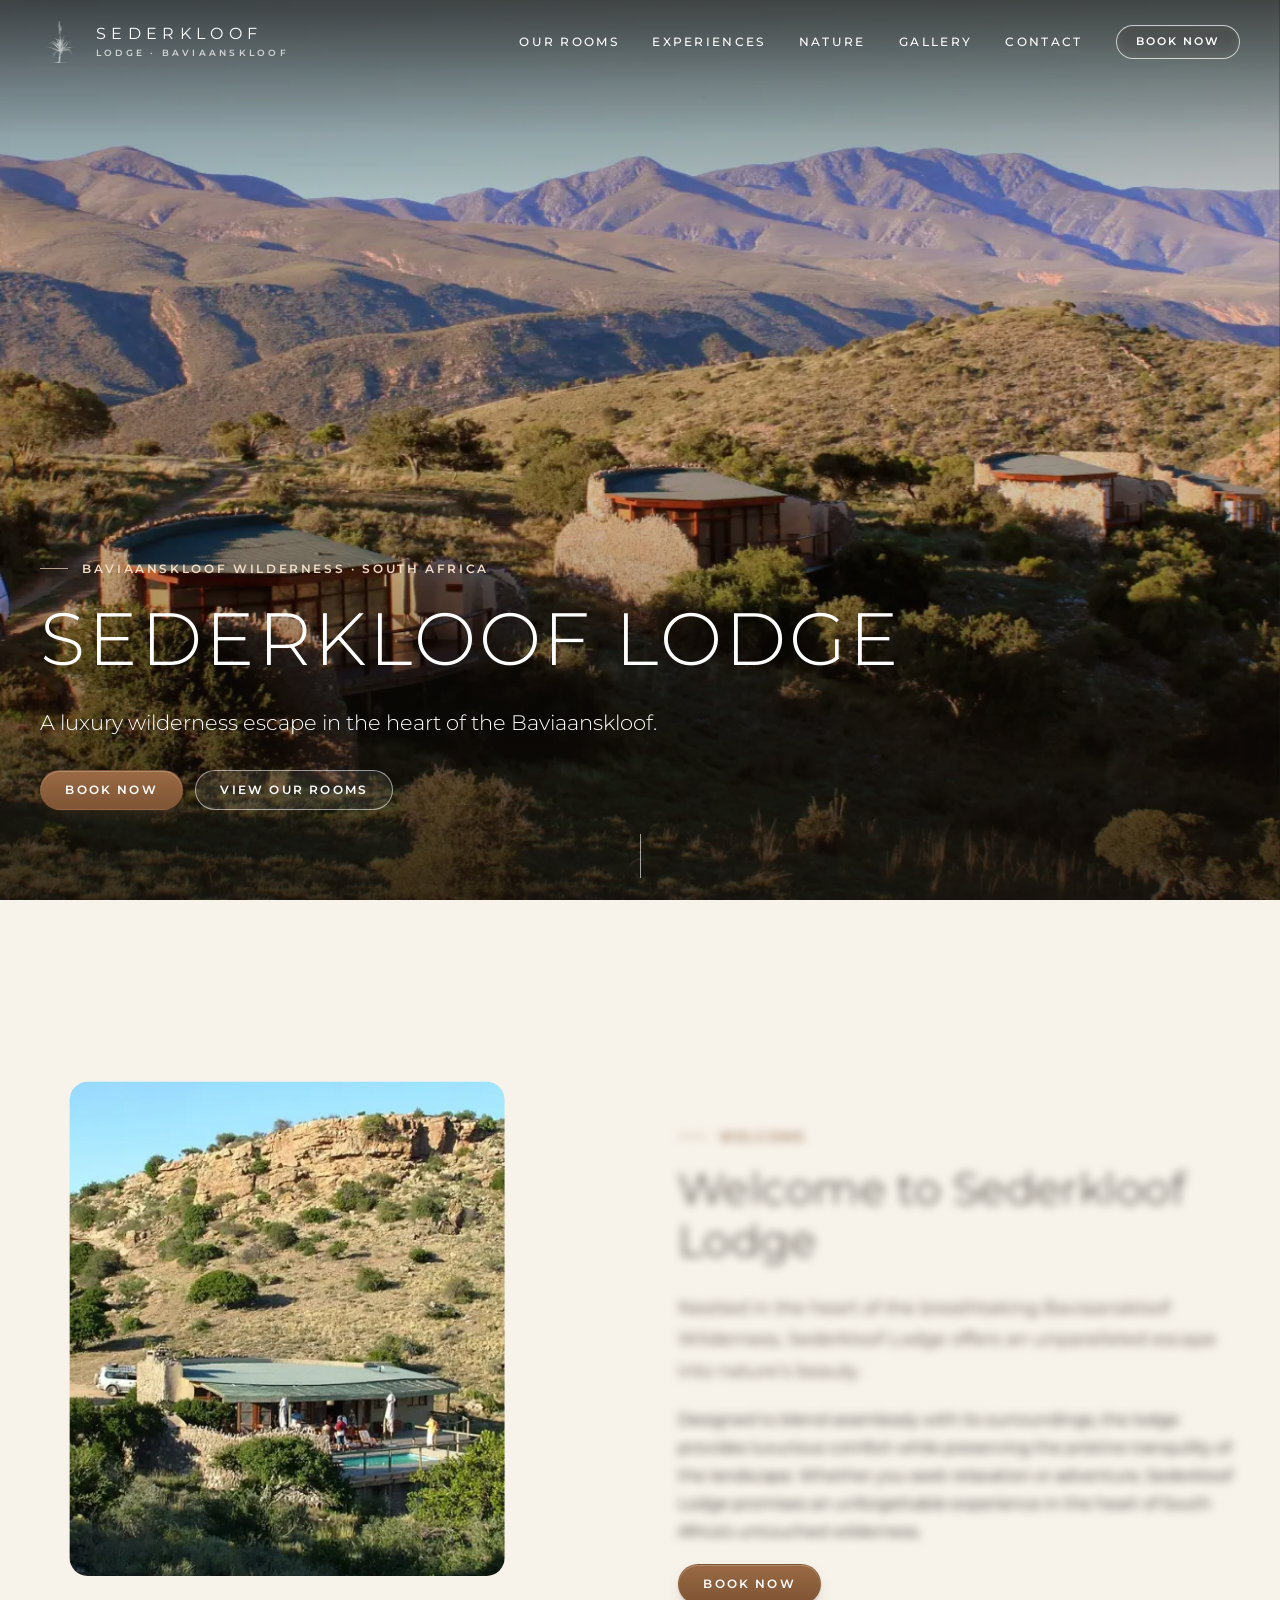
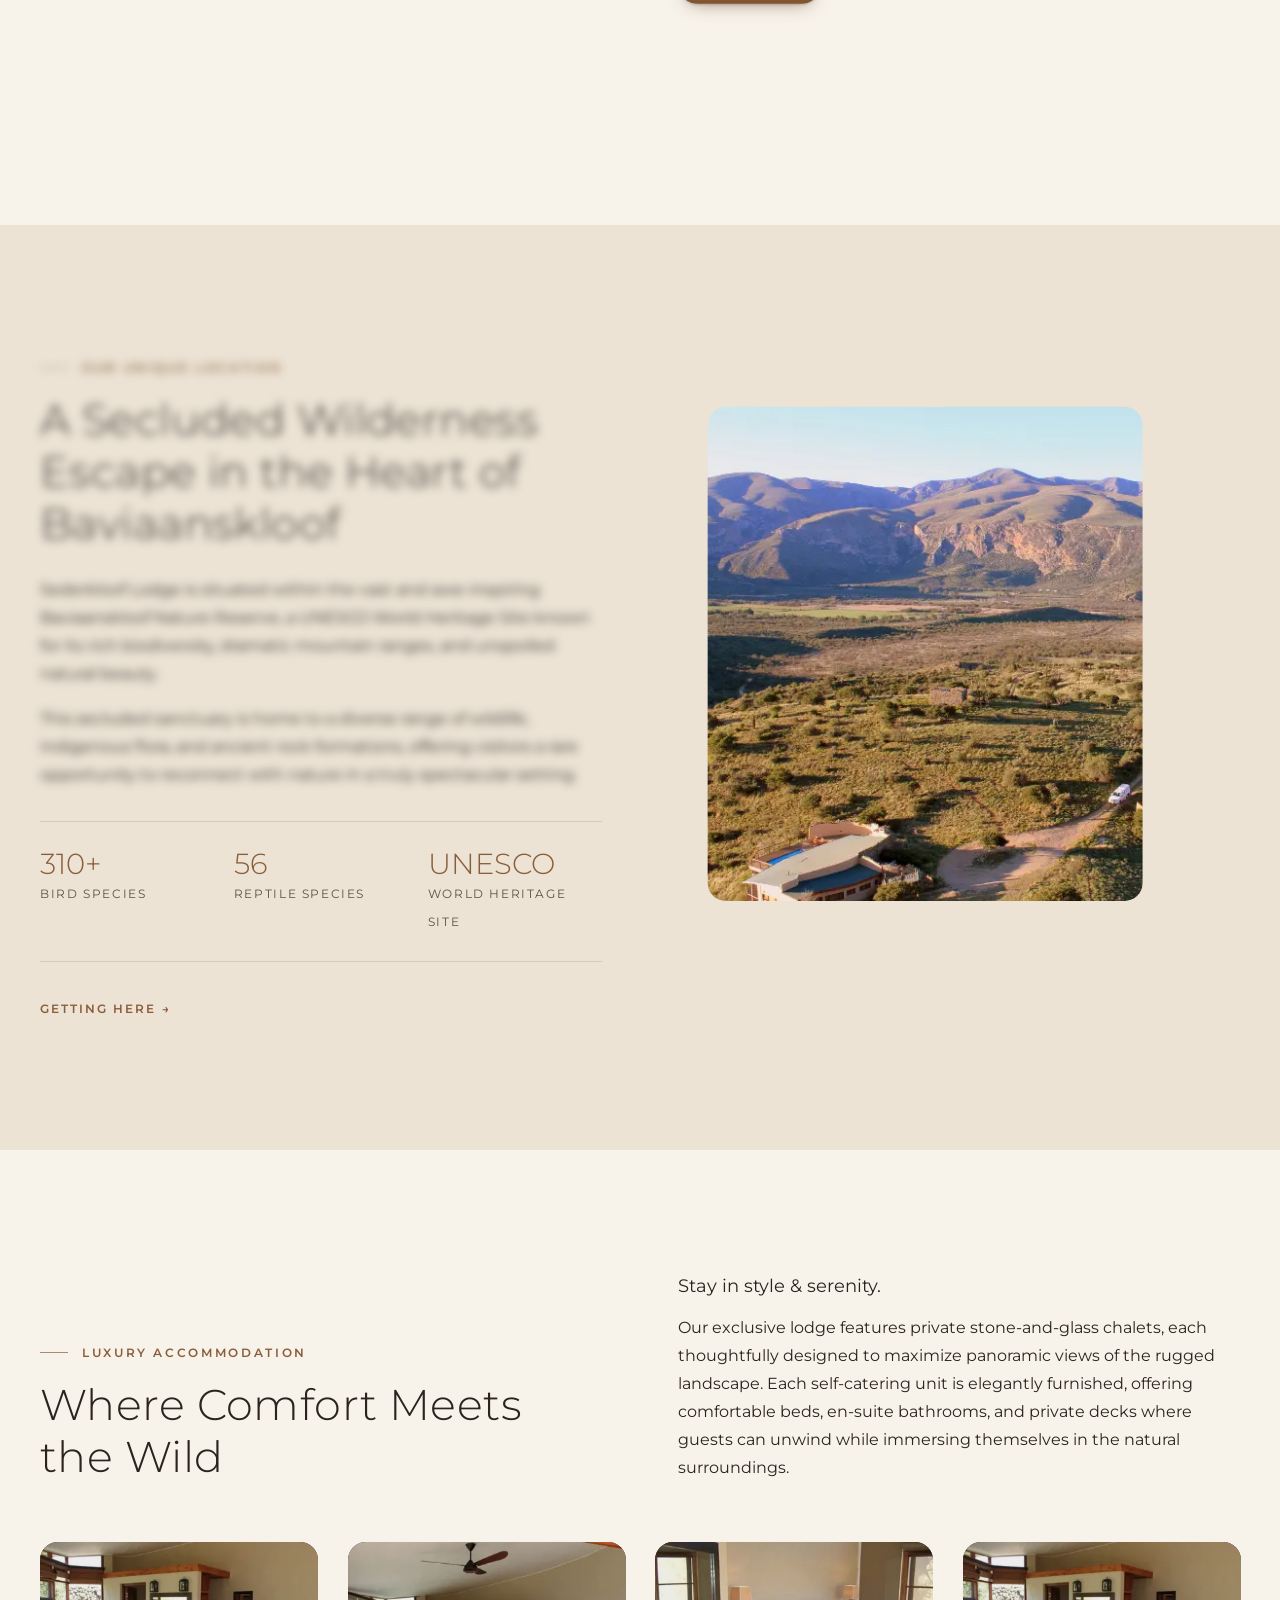
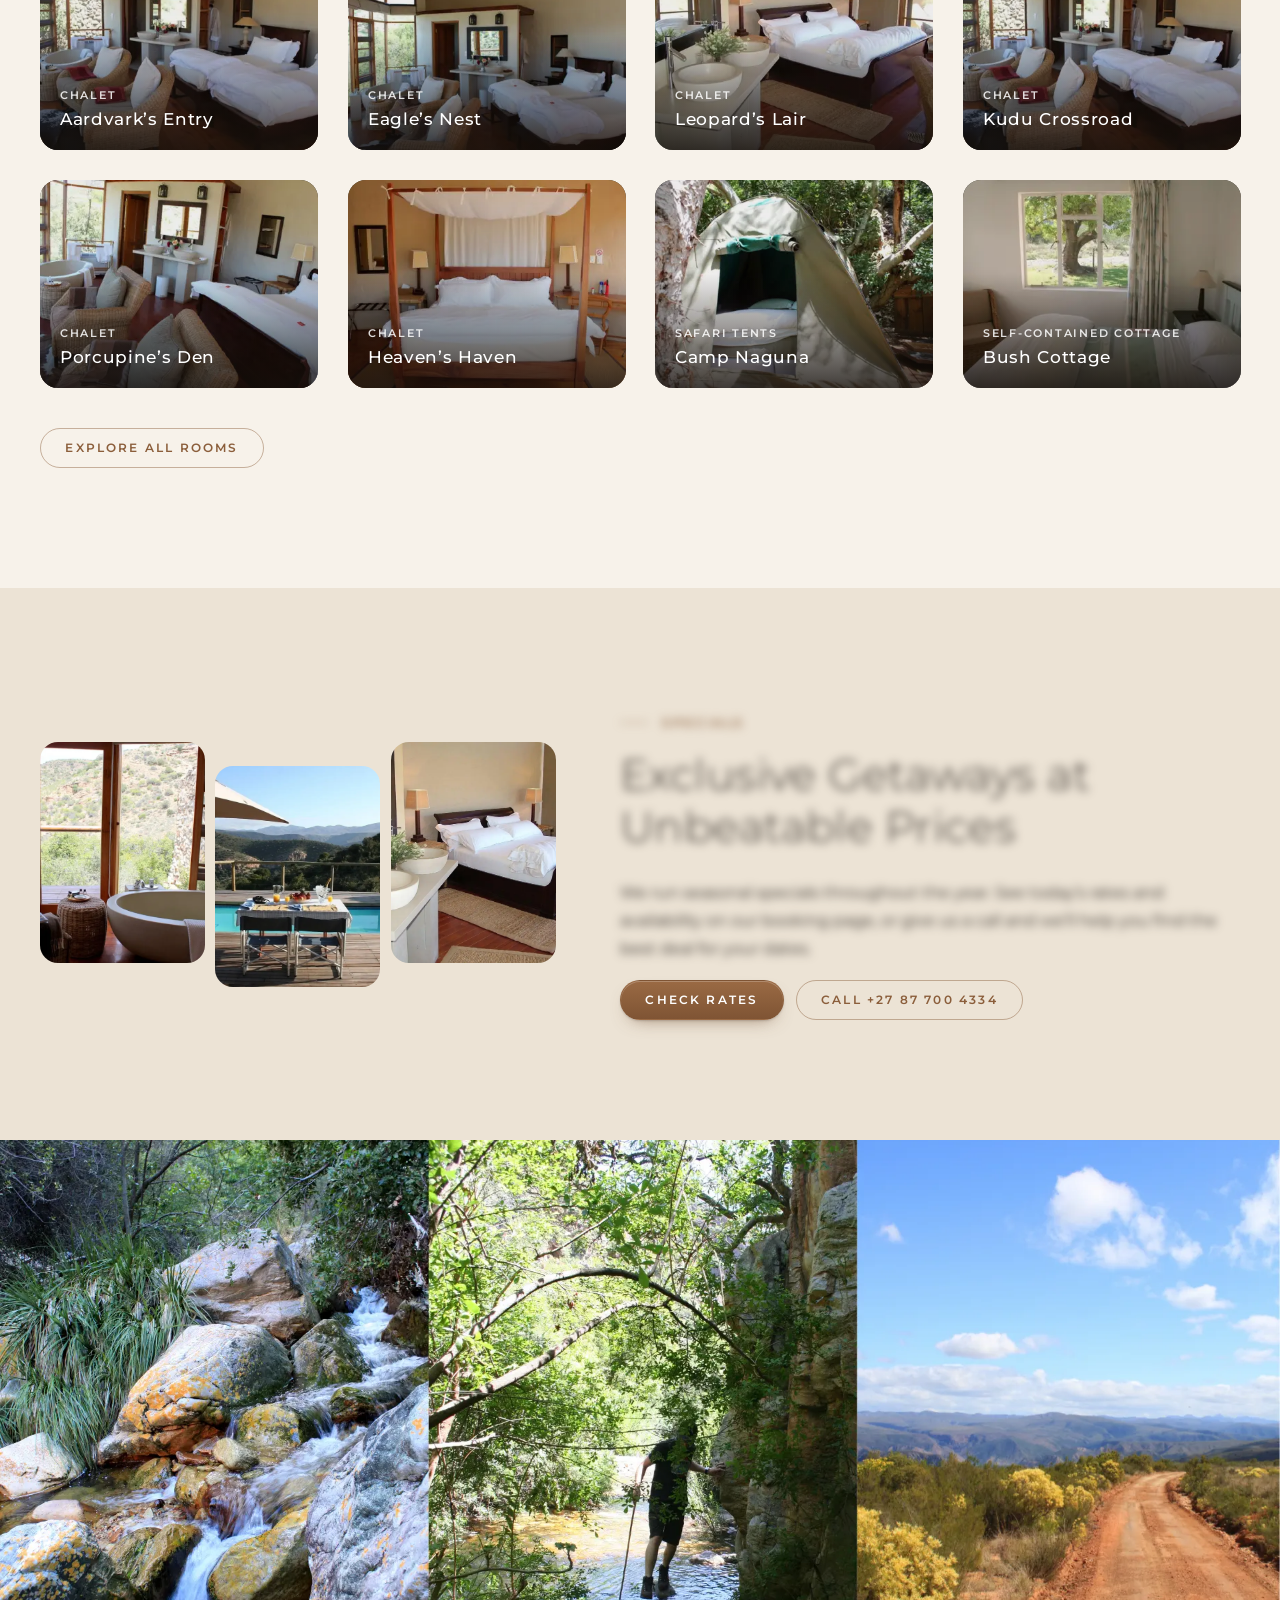
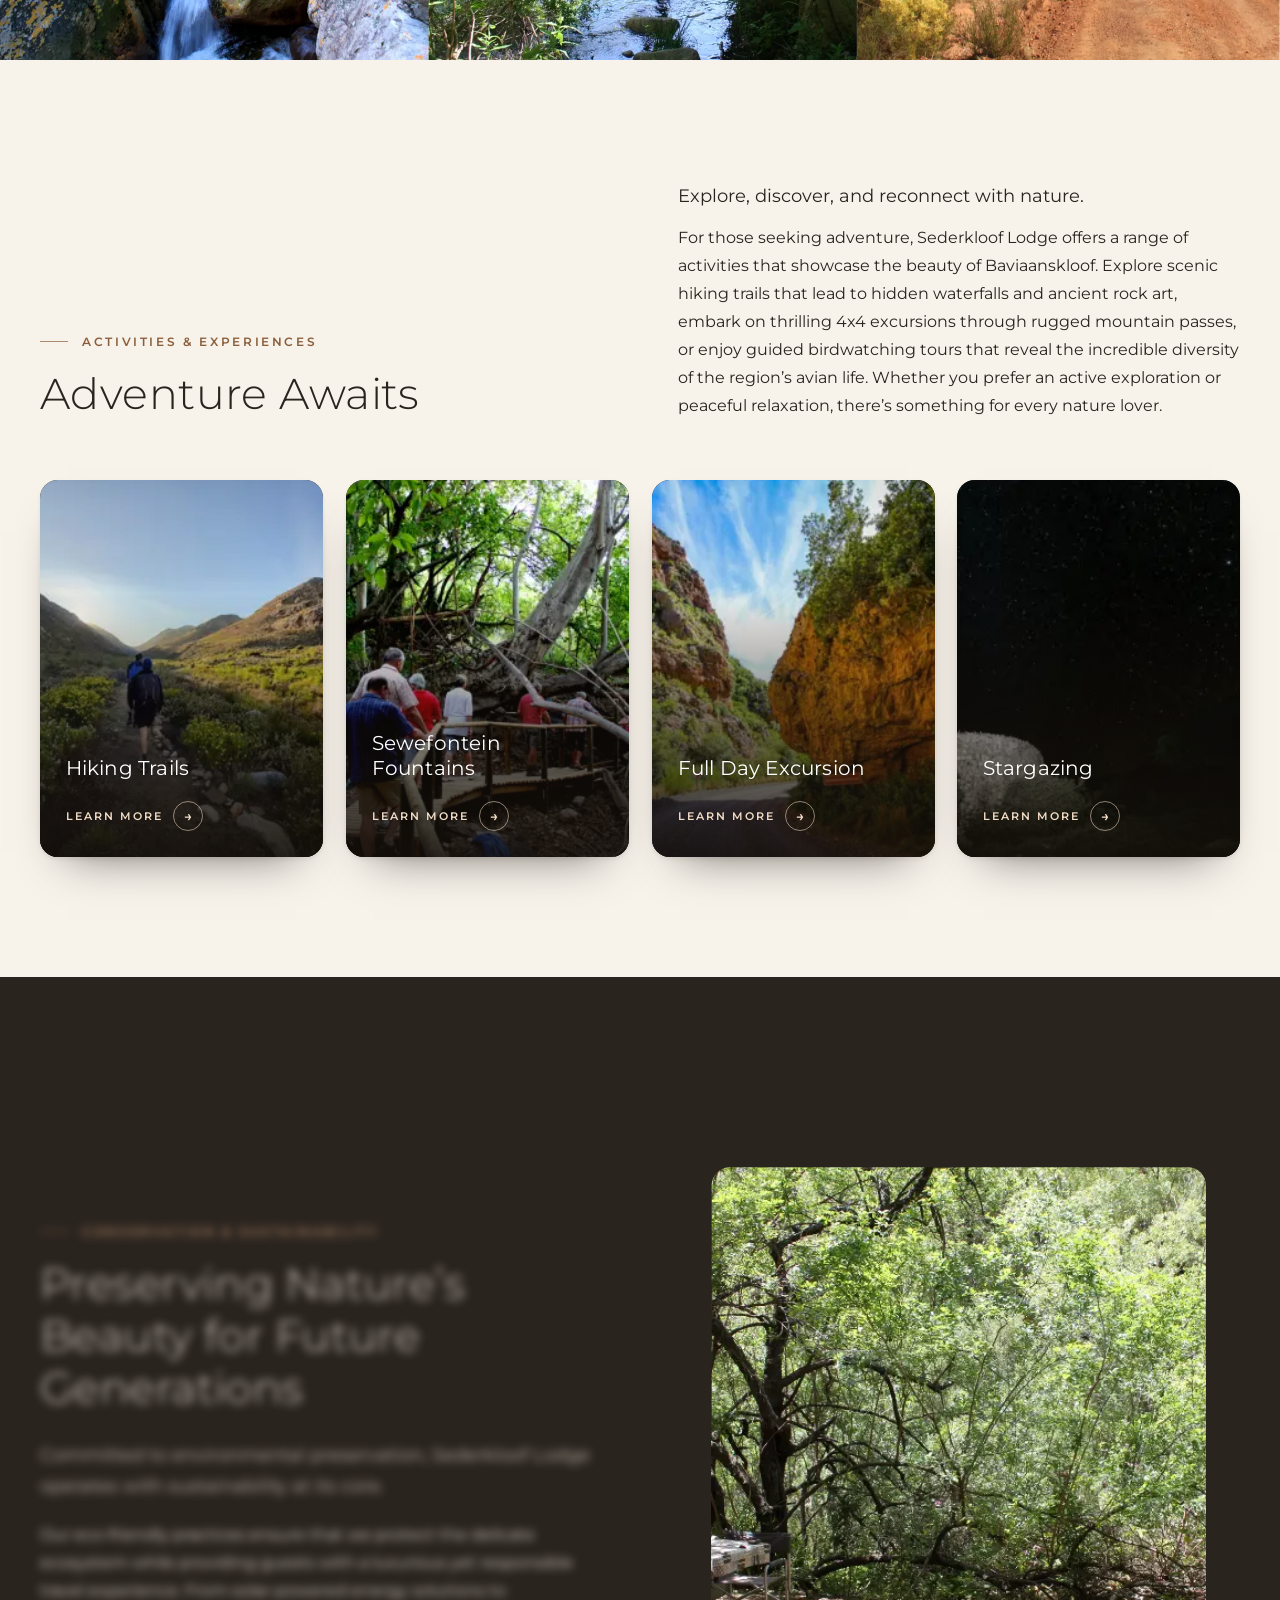
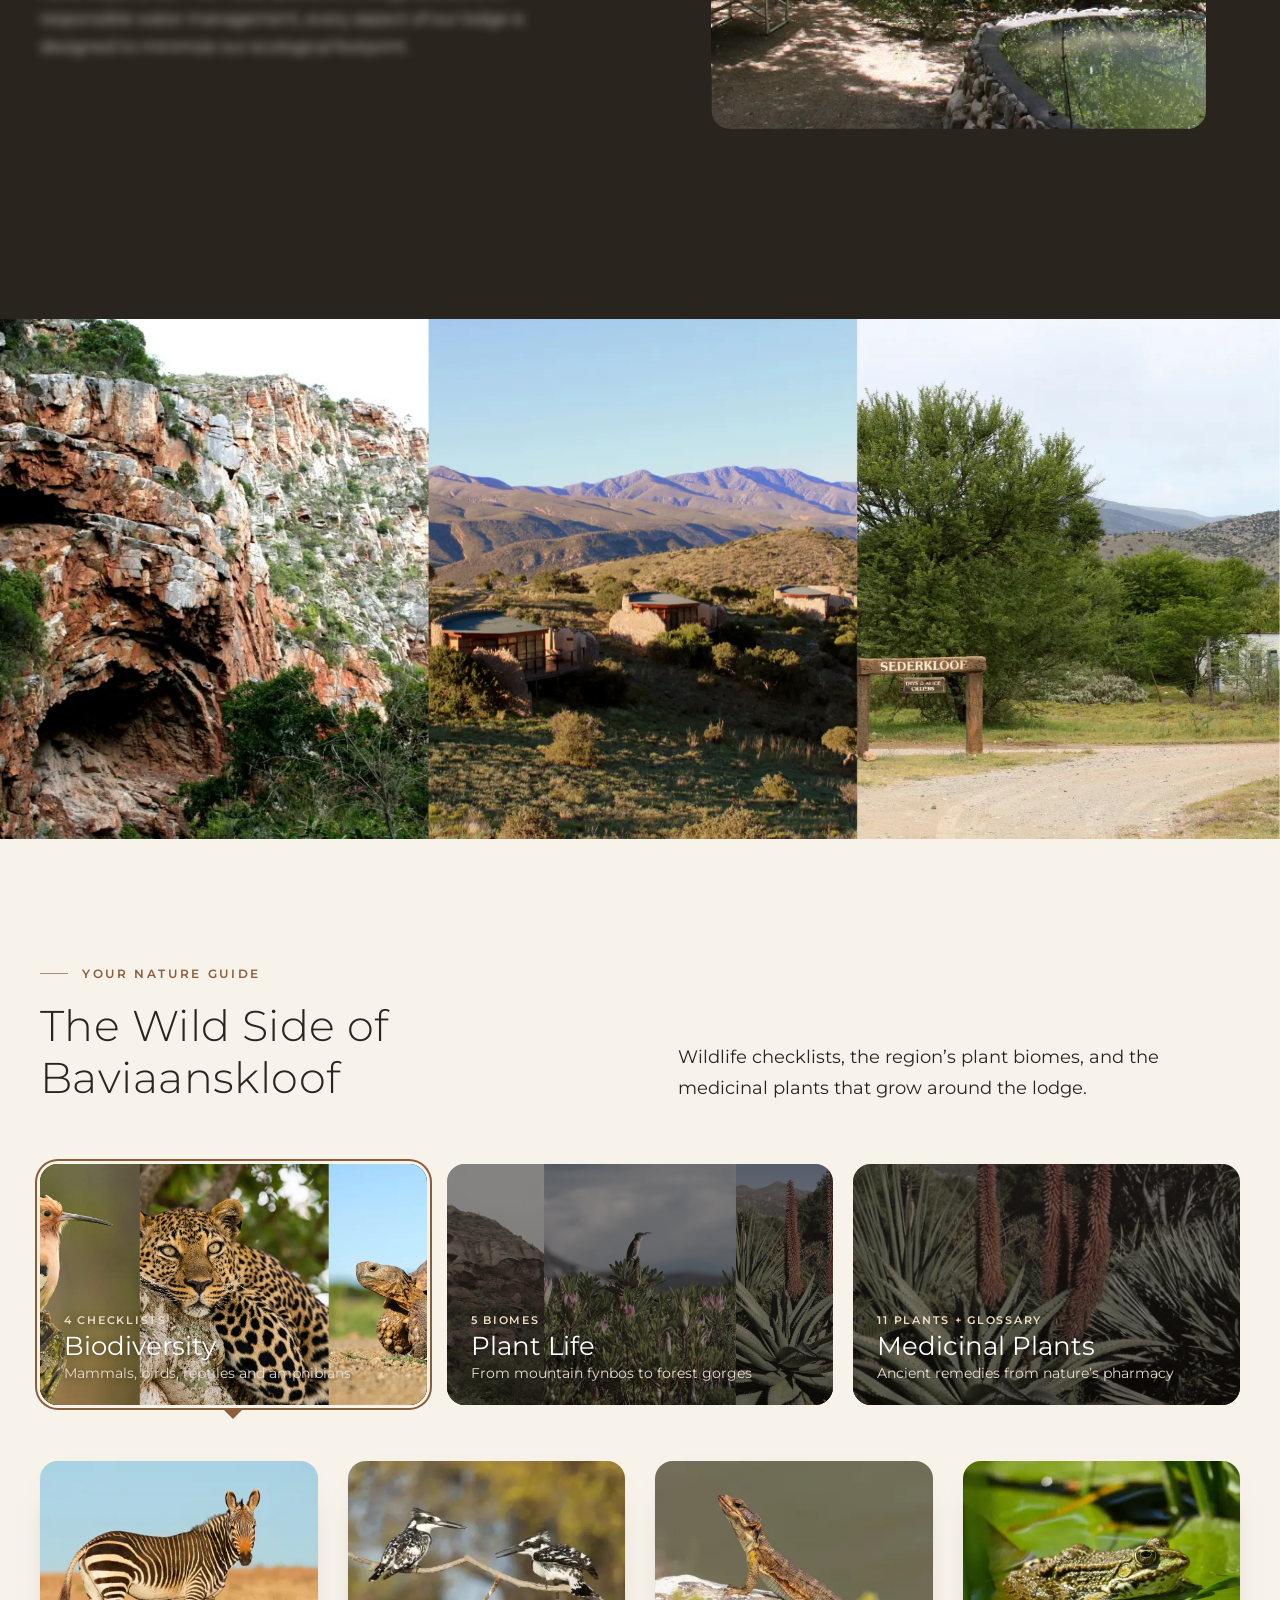
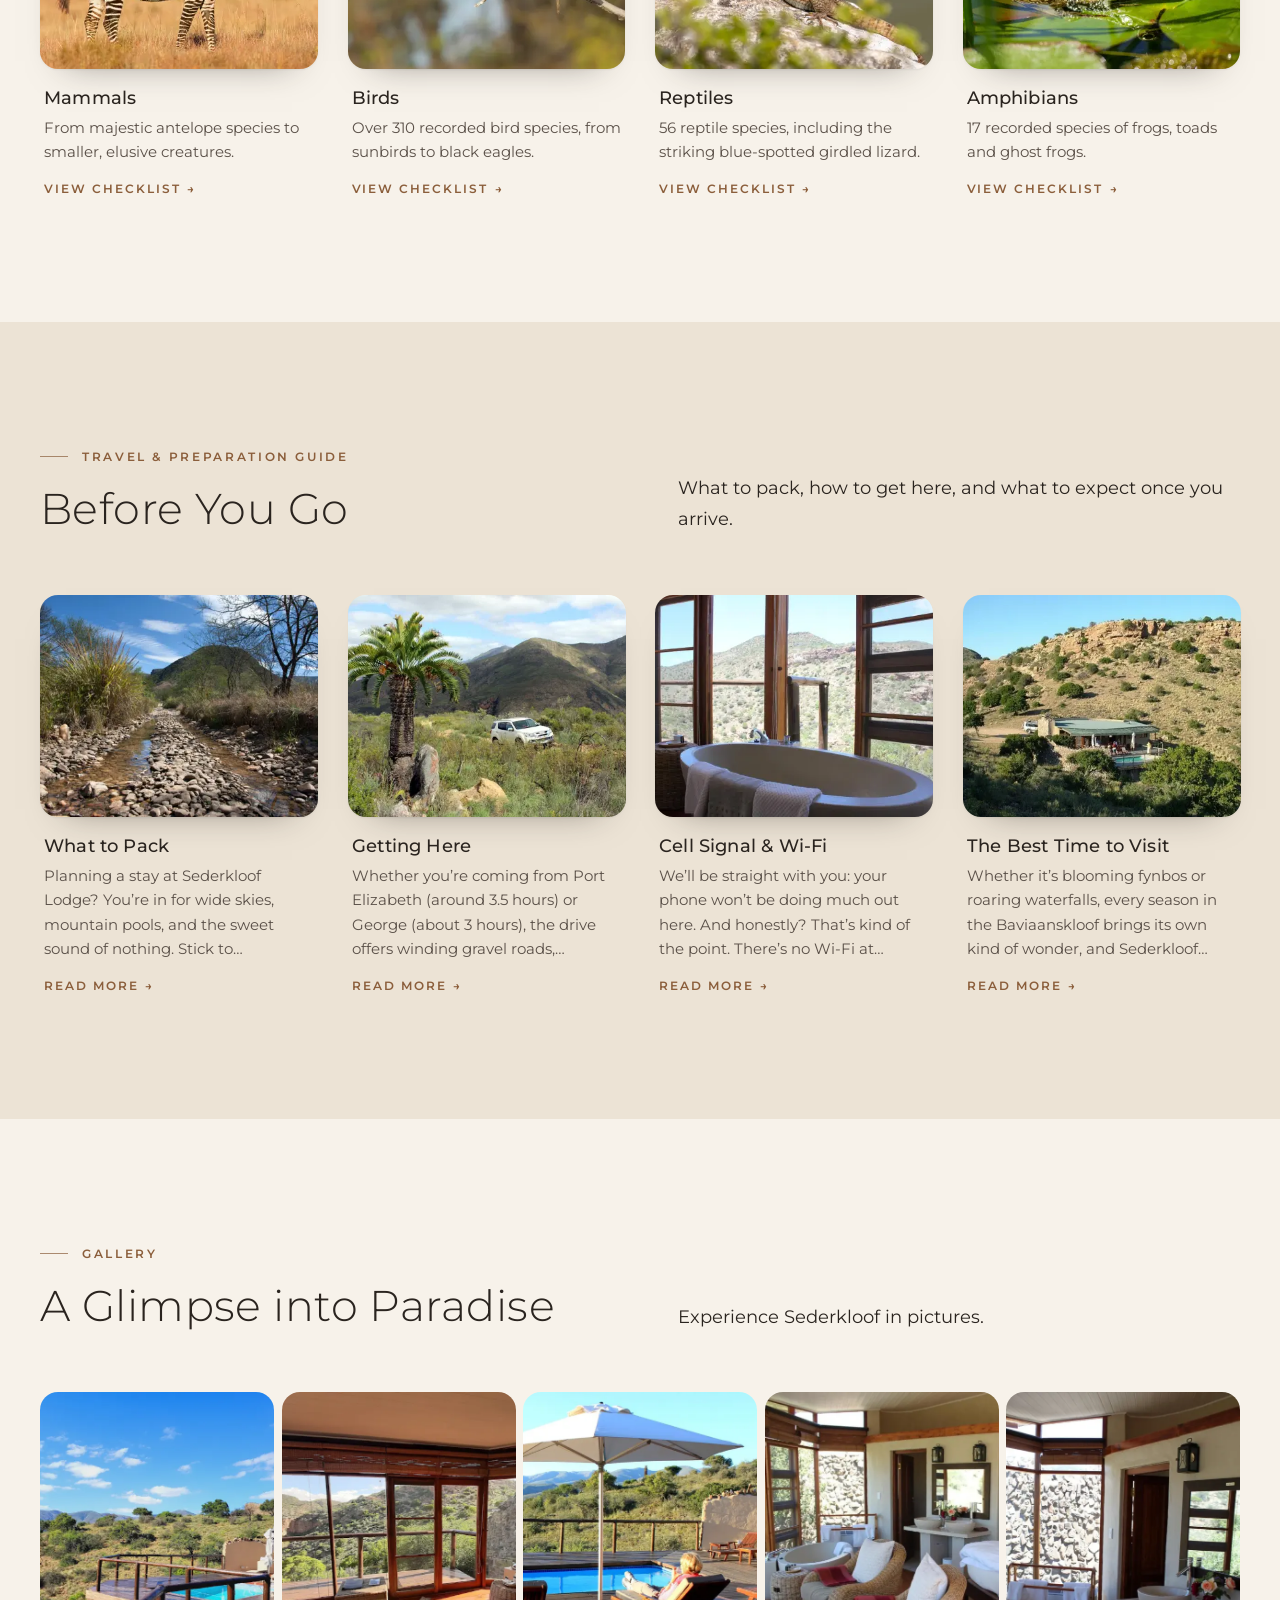
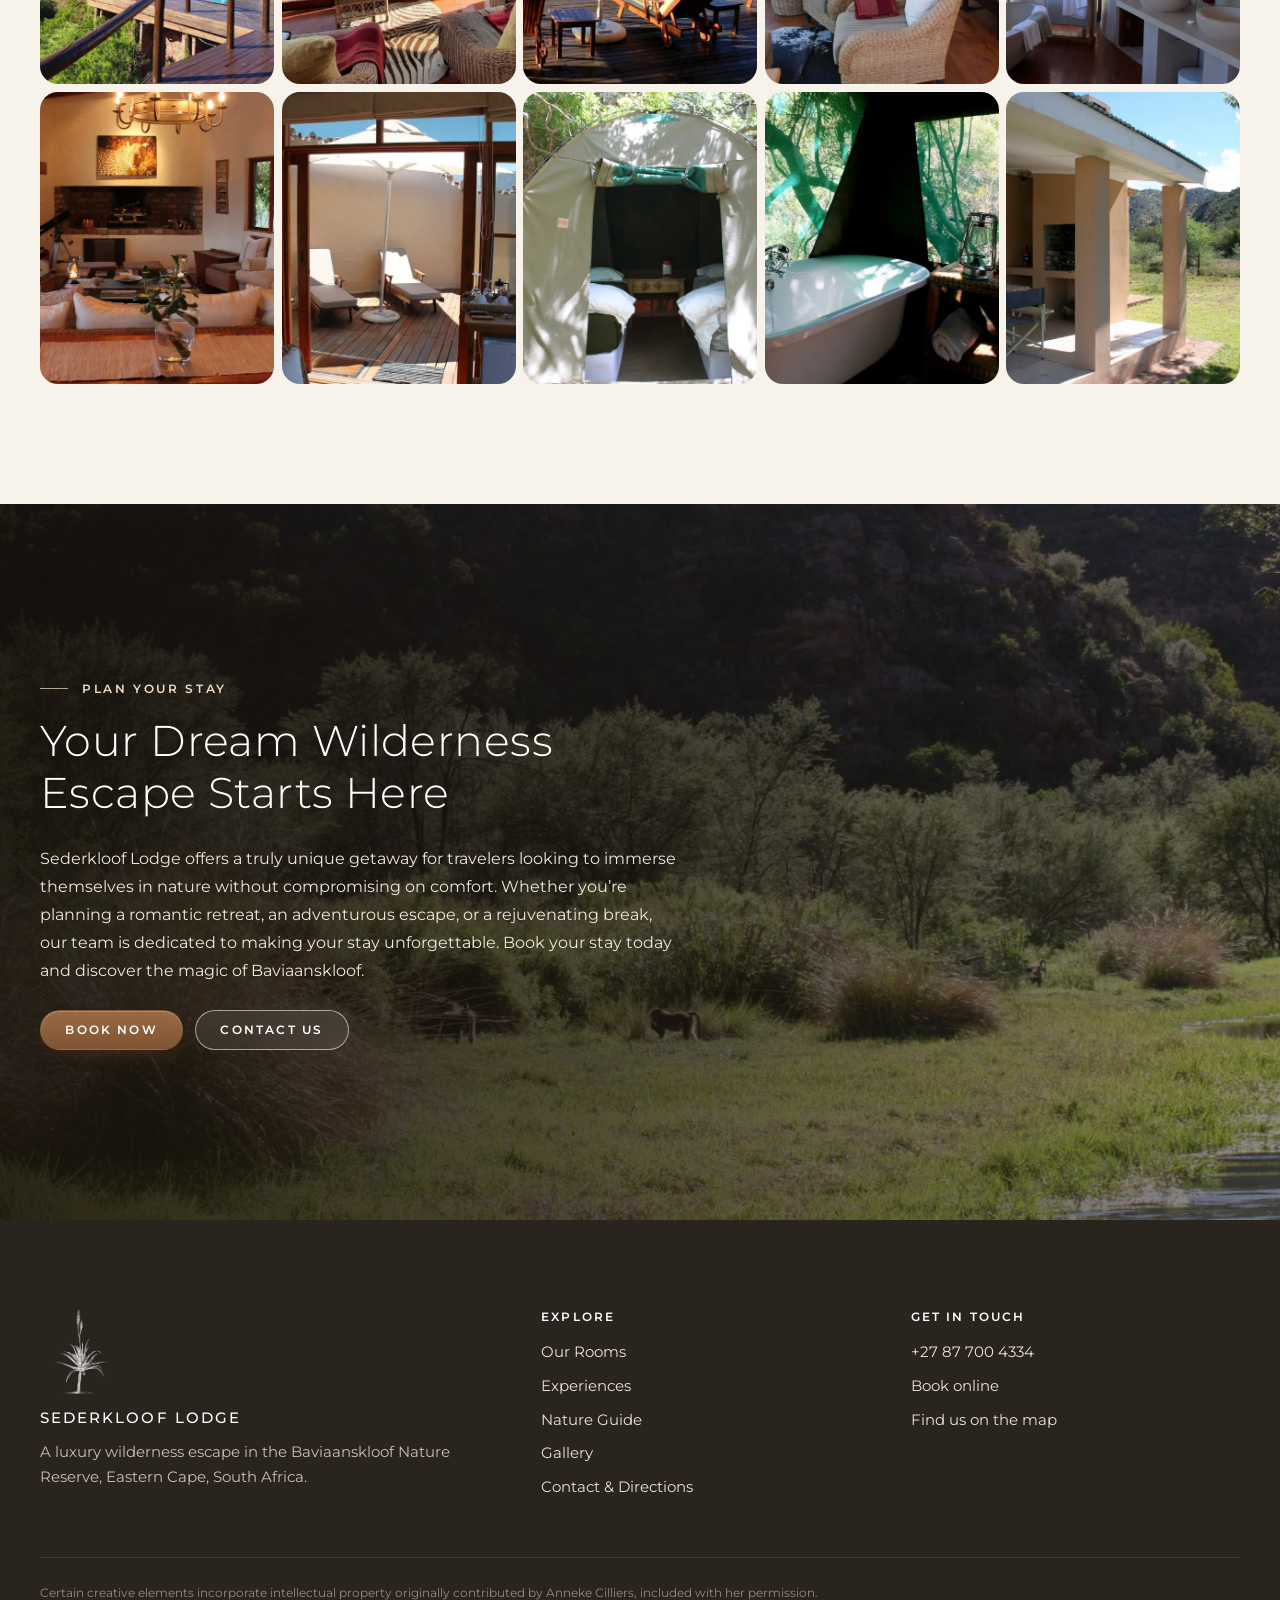
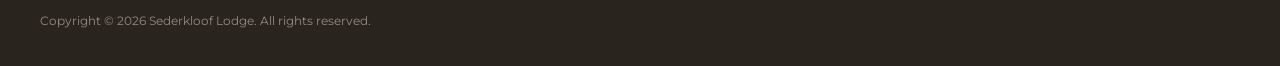
==== commit d5a42a68: "Mobile: footer fills to bottom, light Call/Book bar with outlined Call (?v=20261120-7)" ====
--- a/index.html
+++ b/index.html
@@ -22,7 +22,7 @@
   <link rel="preconnect" href="https://fonts.googleapis.com">
   <link rel="preconnect" href="https://fonts.gstatic.com" crossorigin>
   <link href="https://fonts.googleapis.com/css2?family=Montserrat:wght@300;400;500;600&display=swap" rel="stylesheet">
-  <link rel="stylesheet" href="assets/css/styles.css">
+  <link rel="stylesheet" href="assets/css/styles.css?v=20261120-7">
   <script>/* hide reveal content before first paint; main.js takes over (falls back to visible if it never loads) */
     if (!(window.matchMedia && matchMedia("(prefers-reduced-motion: reduce)").matches) && "IntersectionObserver" in window) {
       document.documentElement.classList.add("motion");
@@ -856,8 +856,8 @@
     </div>
   </template>
 
-  <script src="assets/data/checklists.js" defer></script>
+  <script src="assets/data/checklists.js?v=20261120-7" defer></script>
   <script src="https://cdn.jsdelivr.net/npm/lenis@1.1.13/dist/lenis.min.js" defer></script>
-  <script src="assets/js/main.js" defer></script>
+  <script src="assets/js/main.js?v=20261120-7" defer></script>
 </body>
 </html>
--- a/assets/css/styles.css
+++ b/assets/css/styles.css
@@ -161,7 +161,8 @@
 .site-header.is-hidden { transform: translate3d(0, -100%, 0); box-shadow: none; }
 .site-header .container { display: flex; align-items: center; justify-content: space-between; gap: 24px; }
 
-.brand { display: flex; align-items: center; gap: 14px; text-decoration: none; color: inherit; }
+/* min-width:0 + the toggle's flex-shrink:0 mean a long brand can never push the menu button off-screen */
+.brand { display: flex; align-items: center; gap: 14px; text-decoration: none; color: inherit; min-width: 0; }
 .brand:hover { color: inherit; }
 .brand img {
   width: 42px; height: 42px; object-fit: contain;
@@ -174,7 +175,8 @@
   display: flex; flex-direction: column; gap: 7px; line-height: 1; white-space: nowrap;
   font-size: 0.98rem; font-weight: 400; letter-spacing: 0.34em; text-transform: uppercase;
 }
-.brand__name small { font-size: 0.56rem; font-weight: 600; letter-spacing: 0.36em; opacity: 0.72; }
+.brand__name small { display: block; font-size: 0.56rem; font-weight: 600; letter-spacing: 0.36em; opacity: 0.72; }
+.brand img { flex-shrink: 0; }
 
 .nav { display: flex; align-items: center; gap: clamp(22px, 2.6vw, 38px); }
 .nav .btn { white-space: nowrap; padding: 0.95em 1.7em; font-size: 0.7rem; }
@@ -197,7 +199,7 @@
 
 .nav-toggle {
   display: none; background: none; border: 0; color: inherit; cursor: pointer;
-  width: 44px; height: 44px; padding: 10px; margin-right: -10px;
+  width: 44px; height: 44px; padding: 10px; margin-right: -10px; flex-shrink: 0;
 }
 .nav-toggle span, .nav-toggle span::before, .nav-toggle span::after {
   display: block; width: 24px; height: 1.5px; background: currentColor; position: relative;
@@ -267,7 +269,11 @@
   position: absolute; z-index: 1; left: 50%; bottom: 22px; transform: translateX(-50%);
   width: 1px; height: 44px; background: rgba(255,255,255,0.6);
 }
-@media (max-width: 700px) { .scroll-cue { display: none; } }
+@media (max-width: 700px) {
+  .scroll-cue { display: none; }
+  /* on phones the hero eyebrow wraps to two lines and the leading hairline just looks like a stray dash */
+  .hero__content .eyebrow::before { display: none; }
+}
 
 /* ---------- Sections ---------- */
 .section { padding: clamp(64px, 10vw, 120px) 0; }
@@ -656,19 +662,79 @@
 .footer-bottom { margin-top: 48px; padding-top: 24px; border-top: 1px solid rgba(255,255,255,0.1); font-size: 0.78rem; color: #968a7d; }
 .footer-bottom p { margin: 0 0 0.5em; }
 
-/* ---------- Mobile booking bar ---------- */
+/* ---------- Mobile booking bar ----------
+   A floating rounded bar that glides up once you're past the hero (main.js adds .is-shown)
+   and tucks away while the menu is open, instead of sitting on screen from the first frame. */
 .mobile-book {
-  display: none; position: fixed; left: 0; right: 0; bottom: 0; z-index: 40;
-  grid-template-columns: 1fr 1fr; background: var(--ink);
-  box-shadow: 0 -8px 20px -10px rgba(0,0,0,0.4);
-  padding-bottom: env(safe-area-inset-bottom);
-}
-.mobile-book a { text-align: center; padding: 16px 8px; color: var(--white); text-decoration: none; font-size: 0.75rem; font-weight: 600; letter-spacing: 0.16em; text-transform: uppercase; }
-.mobile-book a + a { background: var(--brown); }
+  display: none; position: fixed; z-index: 40;
+  left: 12px; right: 12px; bottom: calc(12px + env(safe-area-inset-bottom));
+  /* Light frosted pill holding two buttons: reads against the dark footer, photos and cream sections alike
+     (the dark version made "Call" disappear over the footer). */
+  grid-template-columns: 1fr 1fr; gap: 5px; padding: 5px; border-radius: 999px;
+  background: rgba(247, 242, 234, 0.9);
+  border: 1px solid rgba(42, 36, 31, 0.08);
+  -webkit-backdrop-filter: blur(16px) saturate(1.3); backdrop-filter: blur(16px) saturate(1.3);
+  box-shadow: 0 1px 2px rgba(20,15,10,0.12), 0 16px 36px -14px rgba(20,15,10,0.55);
+  opacity: 0; transform: translate3d(0, calc(100% + 24px), 0);
+  transition: transform 0.9s var(--ease-glide), opacity 0.7s var(--ease-glide);
+}
+.mobile-book.is-shown { opacity: 1; transform: none; transition: transform 1.1s var(--ease-feather), opacity 0.8s var(--ease-glide); }
+.mobile-book a {
+  display: flex; align-items: center; justify-content: center; gap: 9px;
+  padding: 12px 8px; border: 1px solid var(--brown); border-radius: 999px; color: var(--ink); text-decoration: none;
+  font-size: 0.72rem; font-weight: 600; letter-spacing: 0.18em; text-transform: uppercase;
+  transition: background-color 0.5s var(--ease-glide), transform 0.4s var(--ease-glide);
+}
+/* small phone icon before "Call" */
+.mobile-book a:first-child::before {
+  content: ""; width: 15px; height: 15px; background: var(--brown);
+  -webkit-mask: url("data:image/svg+xml,%3Csvg xmlns='http://www.w3.org/2000/svg' viewBox='0 0 24 24' fill='none' stroke='black' stroke-width='1.8' stroke-linecap='round' stroke-linejoin='round'%3E%3Cpath d='M22 16.9v3a2 2 0 0 1-2.2 2 19.8 19.8 0 0 1-8.6-3.1 19.5 19.5 0 0 1-6-6A19.8 19.8 0 0 1 2.1 4.2 2 2 0 0 1 4.1 2h3a2 2 0 0 1 2 1.7c.1.9.4 1.8.7 2.7a2 2 0 0 1-.5 2.1L8 9.8a16 16 0 0 0 6 6l1.3-1.3a2 2 0 0 1 2.1-.5c.9.3 1.8.6 2.7.7a2 2 0 0 1 1.7 2z'/%3E%3C/svg%3E") center / contain no-repeat;
+          mask: url("data:image/svg+xml,%3Csvg xmlns='http://www.w3.org/2000/svg' viewBox='0 0 24 24' fill='none' stroke='black' stroke-width='1.8' stroke-linecap='round' stroke-linejoin='round'%3E%3Cpath d='M22 16.9v3a2 2 0 0 1-2.2 2 19.8 19.8 0 0 1-8.6-3.1 19.5 19.5 0 0 1-6-6A19.8 19.8 0 0 1 2.1 4.2 2 2 0 0 1 4.1 2h3a2 2 0 0 1 2 1.7c.1.9.4 1.8.7 2.7a2 2 0 0 1-.5 2.1L8 9.8a16 16 0 0 0 6 6l1.3-1.3a2 2 0 0 1 2.1-.5c.9.3 1.8.6 2.7.7a2 2 0 0 1 1.7 2z'/%3E%3C/svg%3E") center / contain no-repeat;
+}
+.mobile-book a + a {
+  color: var(--white);
+  background: linear-gradient(180deg, #9a6a44 0%, var(--brown) 55%, #7f5434 100%);
+  box-shadow: inset 0 1px 0 rgba(255,255,255,0.22), 0 6px 14px -8px rgba(110,74,46,0.8);
+}
+.mobile-book a:active { background-color: rgba(42,36,31,0.07); transform: scale(0.97); }
+.mobile-book a + a:active { background: var(--brown-dark); }
+/* Room for the floating bar goes inside the dark footer, not on <body>: body padding showed as a
+   cream strip under the footer once the bar stopped being full-width. */
 @media (max-width: 700px) {
   .mobile-book { display: grid; }
-  body { padding-bottom: 52px; }
-}
+  .site-footer { padding-bottom: calc(28px + 76px + env(safe-area-inset-bottom)); }
+}
+
+/* ---------- Phones and touch screens: keep the same gentle feel ---------- */
+html { -webkit-tap-highlight-color: transparent; } /* no grey flash on tap */
+@media (hover: none) {
+  /* hover effects "stick" after a tap on touch screens (a card stays zoomed after its pop-up closes): switch them off */
+  .card:hover .card__media img, .room-tile:hover img, .gallery button:hover img { transform: none; }
+  .exp-card:hover img { transform: scale(1.02); }
+  .exp-card:hover::before { opacity: 0; }
+  .exp-card:hover .arrow { background: transparent; border-color: rgba(241,220,198,0.55); transform: none; }
+  .btn:hover { transform: none; }
+  /* a soft press instead: the photo dims slightly while your finger is on it */
+  .card__media img, .room-tile img, .exp-card img, .gallery img { transition: transform 1.4s var(--ease-glide), opacity 0.45s var(--ease-glide); }
+  .card:active .card__media img, .room-tile:active img, .exp-card:active img, .gallery button:active img { opacity: 0.8; }
+  .btn:active { transform: scale(0.97); transition-duration: 0.3s; }
+}
+@media (max-width: 700px) {
+  /* lighter reveal on phones: no blur (it stutters on phone GPUs), shorter drift, same slow timing */
+  .motion .reveal > *, .motion .reveal > :is(h1, h2, h3, p, .eyebrow, .lead, .section-head) { filter: none; transform: translate3d(0, 18px, 0); }
+
+  /* pop-ups become a bottom sheet that glides up from the bottom edge and back down on close */
+  dialog:not(.lightbox) {
+    width: 100%; max-width: 100%; margin: auto 0 0; max-height: 90svh;
+    border-radius: 22px 22px 0 0;
+  }
+  dialog:not(.lightbox)[open] { animation: sheet-in 1s var(--ease-feather) both; }
+  dialog:not(.lightbox).is-closing { animation: sheet-out 0.48s var(--ease-glide) both; }
+  dialog:not(.lightbox).is-dragging { animation: none; transition: none; }
+  dialog:not(.lightbox).is-settling { transition: transform 0.6s var(--ease-feather); }
+}
+@keyframes sheet-in { from { transform: translate3d(0, 100%, 0); } to { transform: none; } }
+@keyframes sheet-out { from { transform: var(--sheet-from, none); } to { transform: translate3d(0, 100%, 0); } }
 
 /* ---------- Page transitions ----------
    Browsers with cross-document View Transitions (Chrome/Edge 126+, Safari 18.2+): the old page
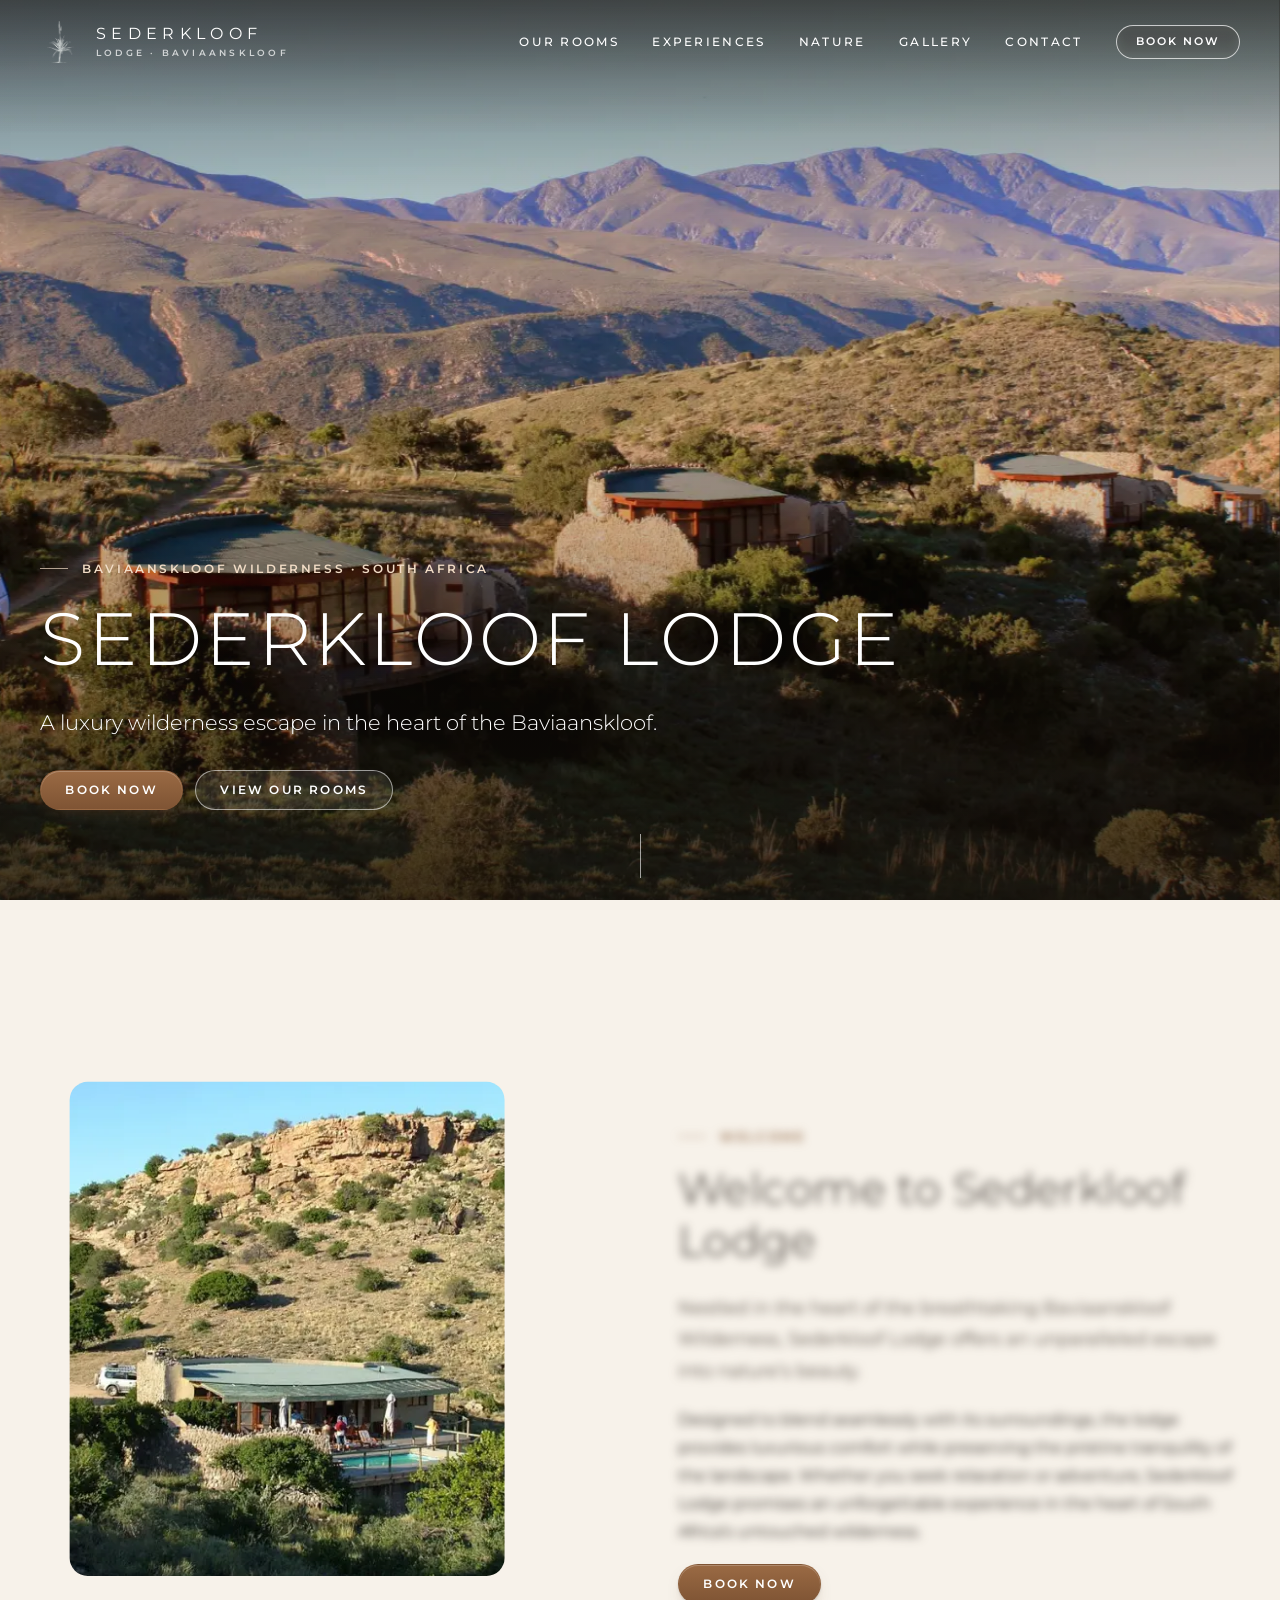
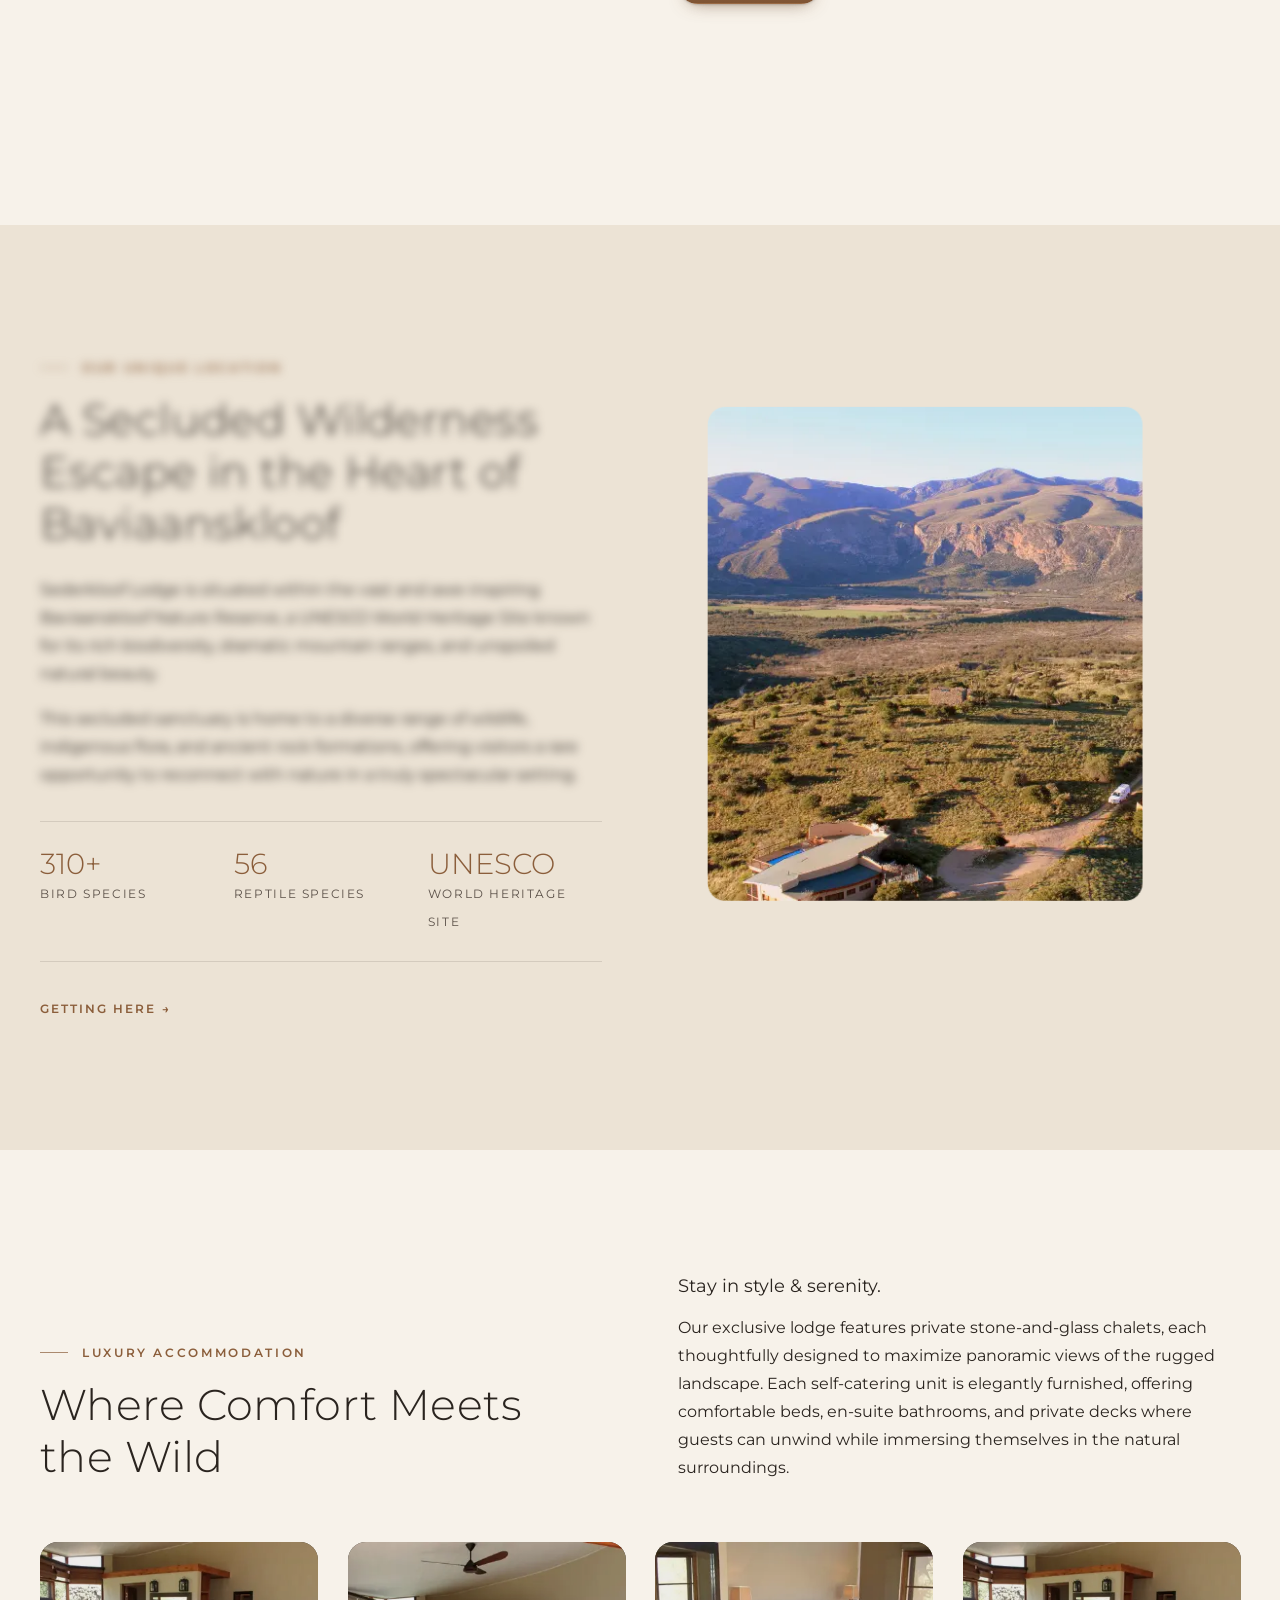
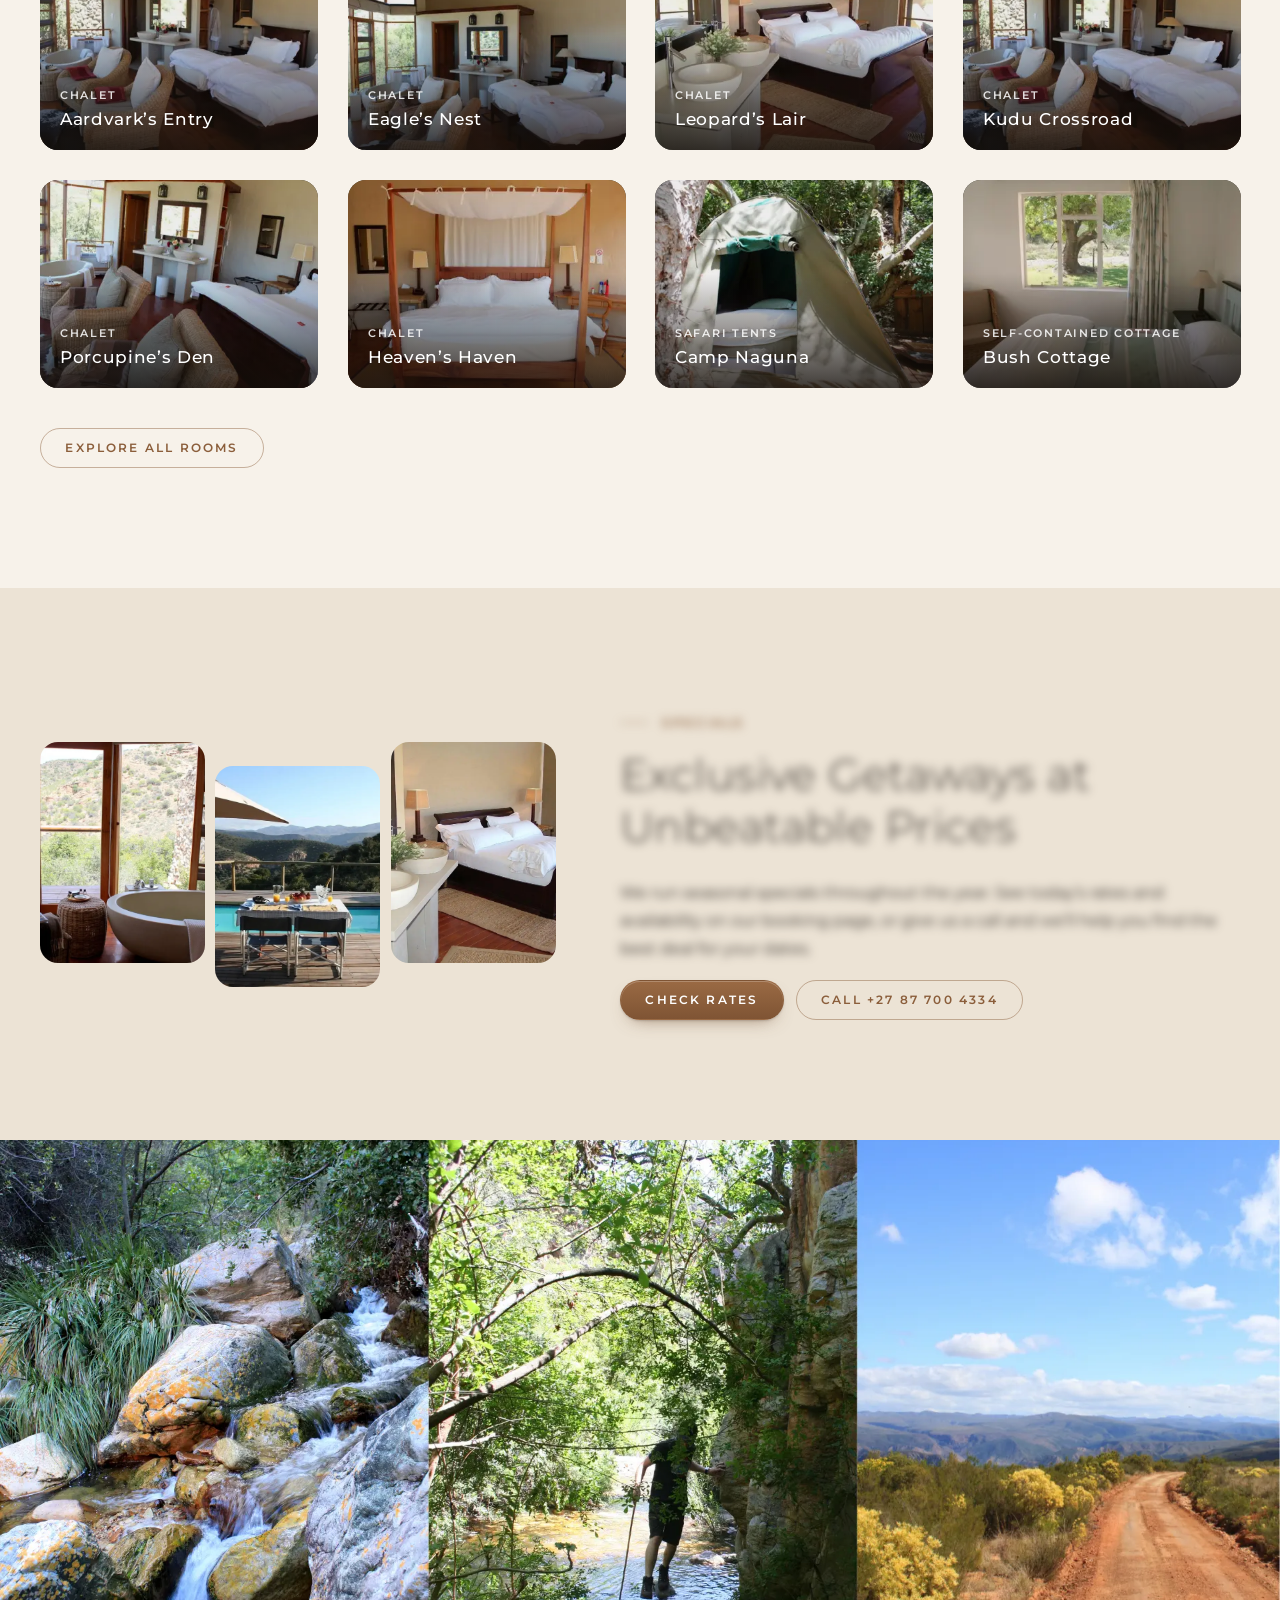
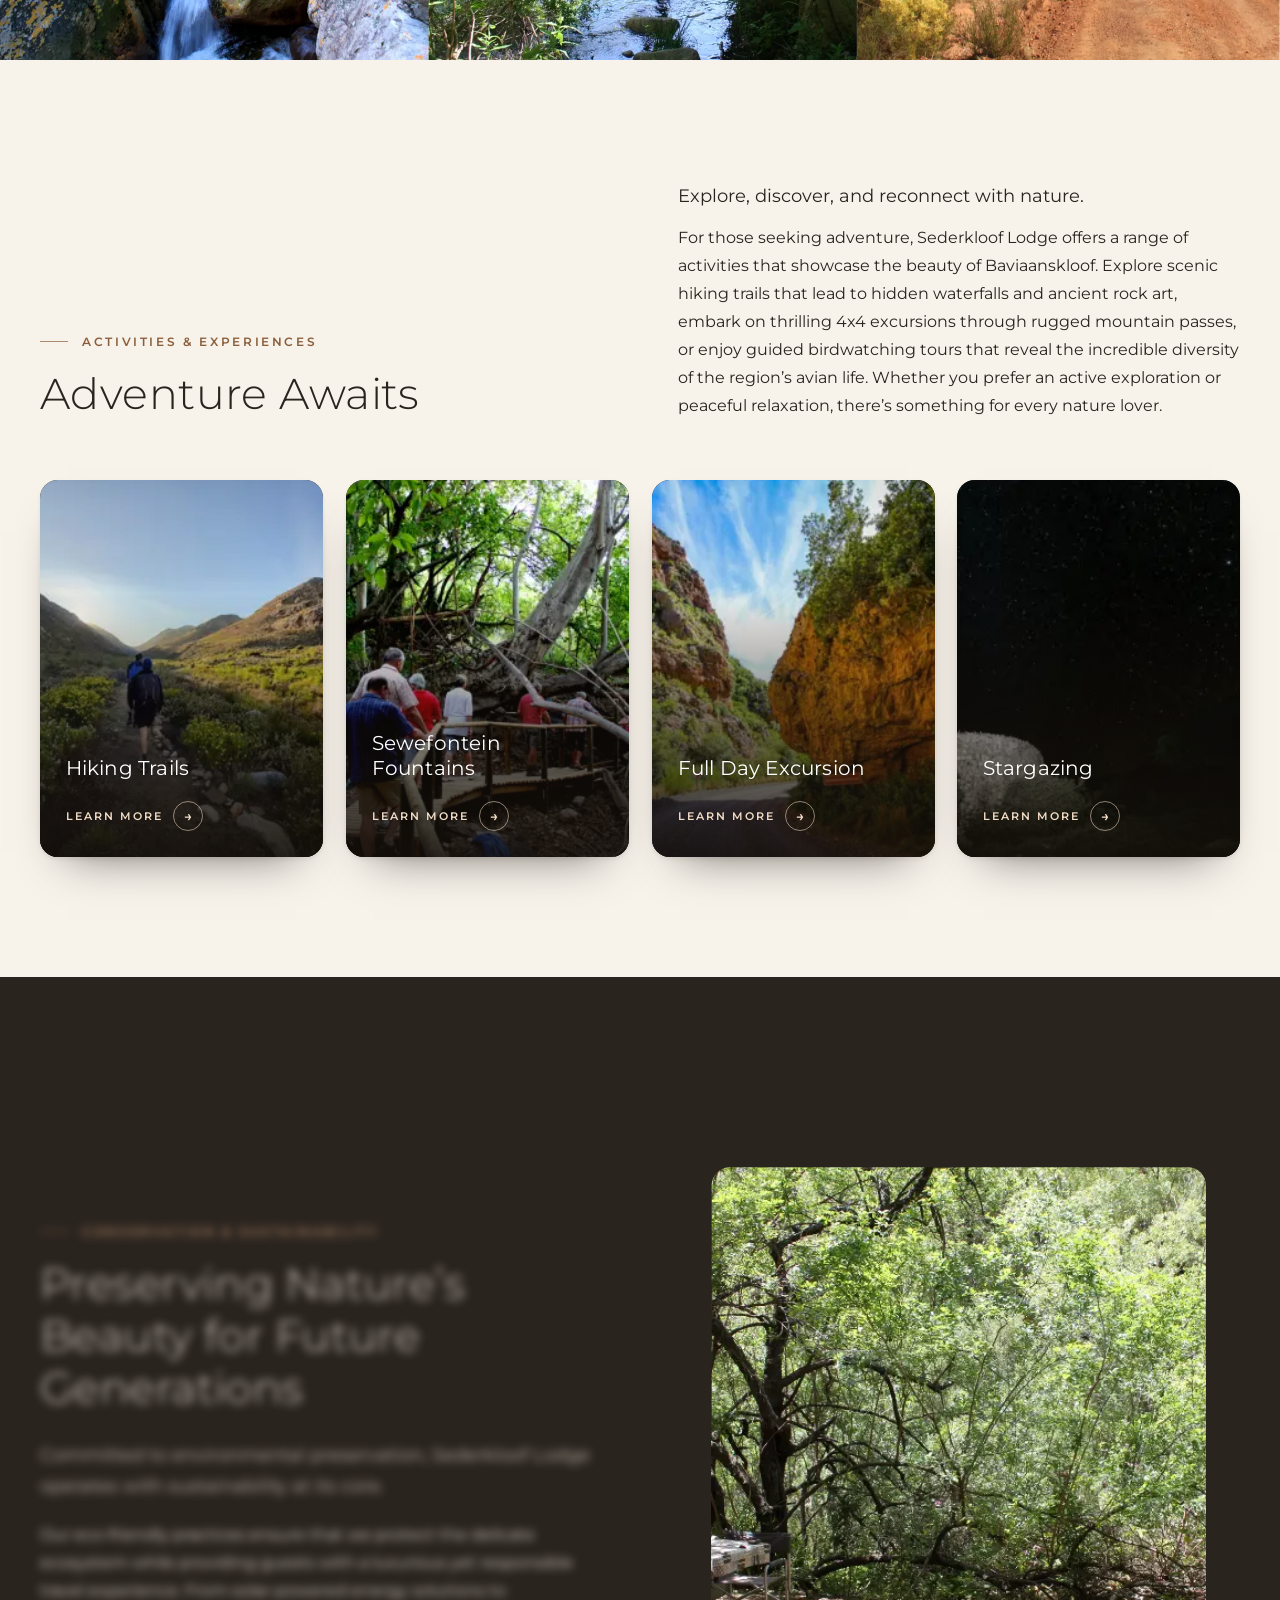
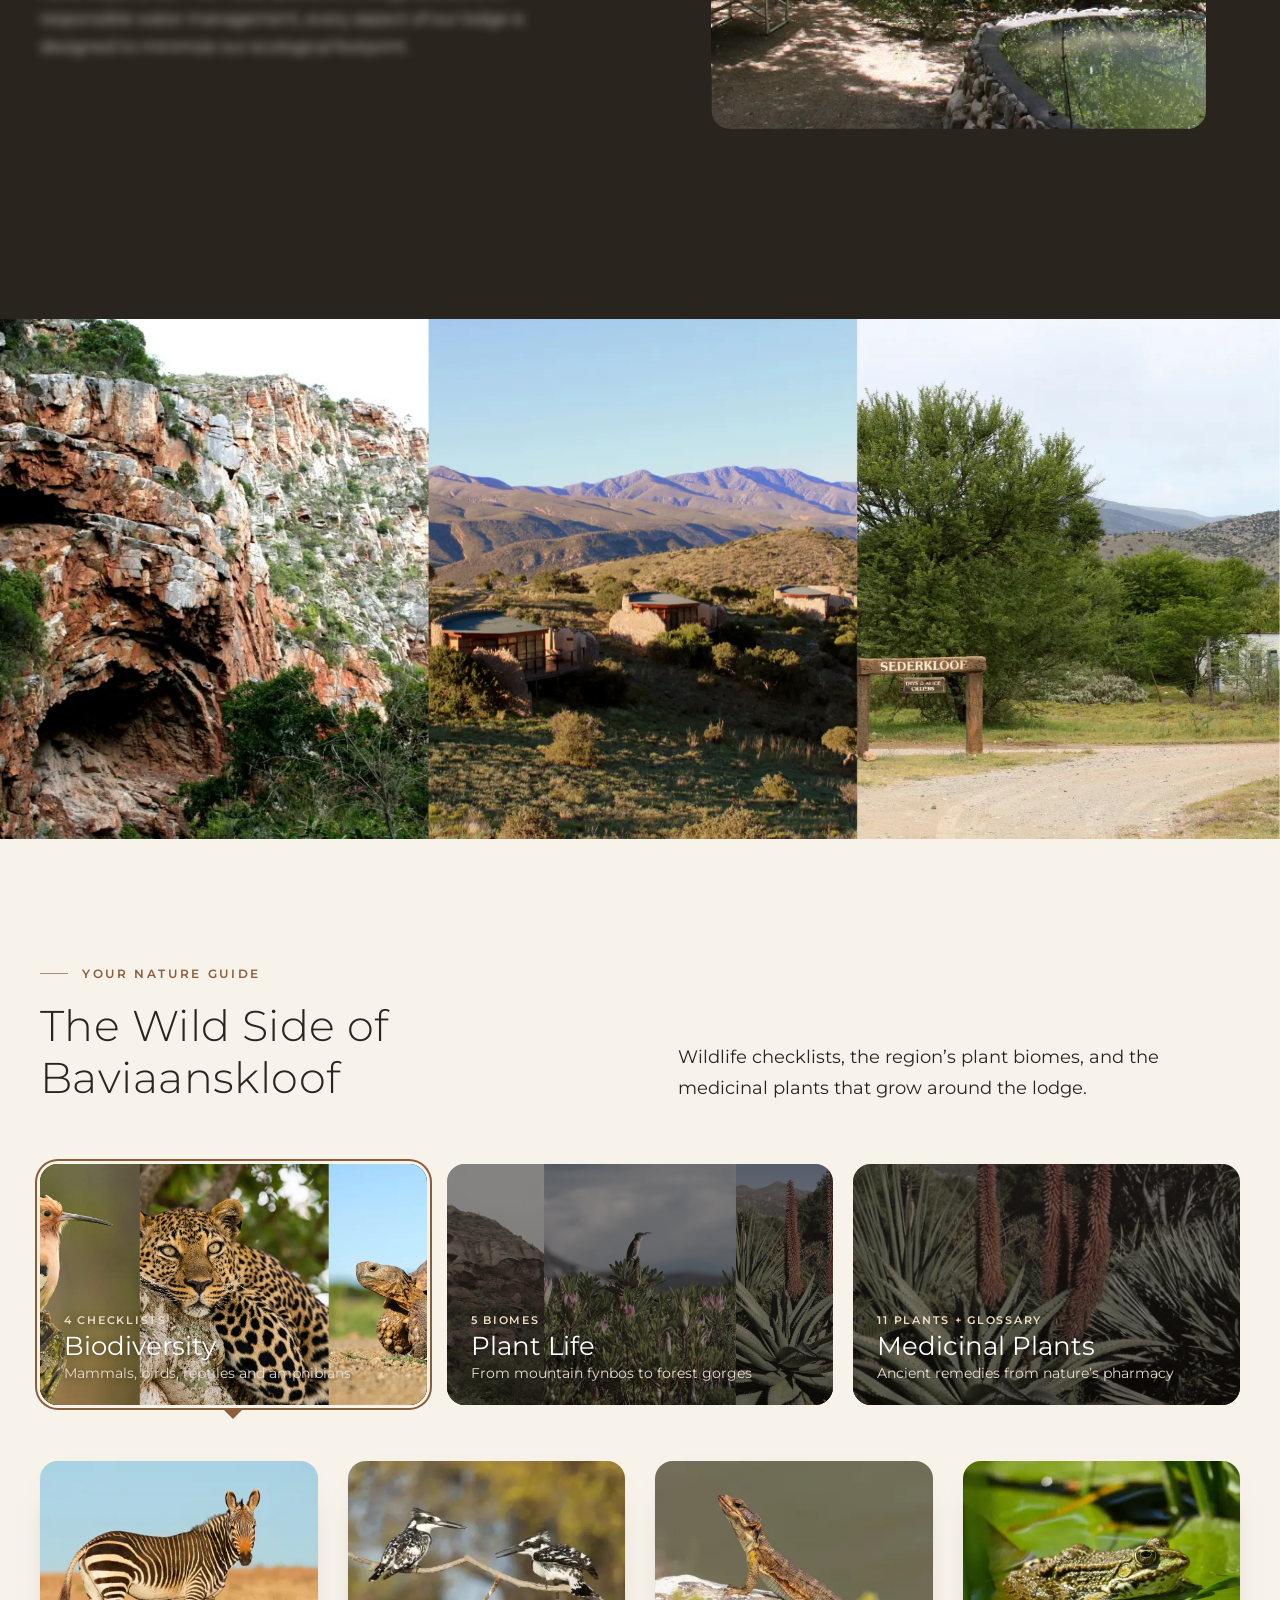
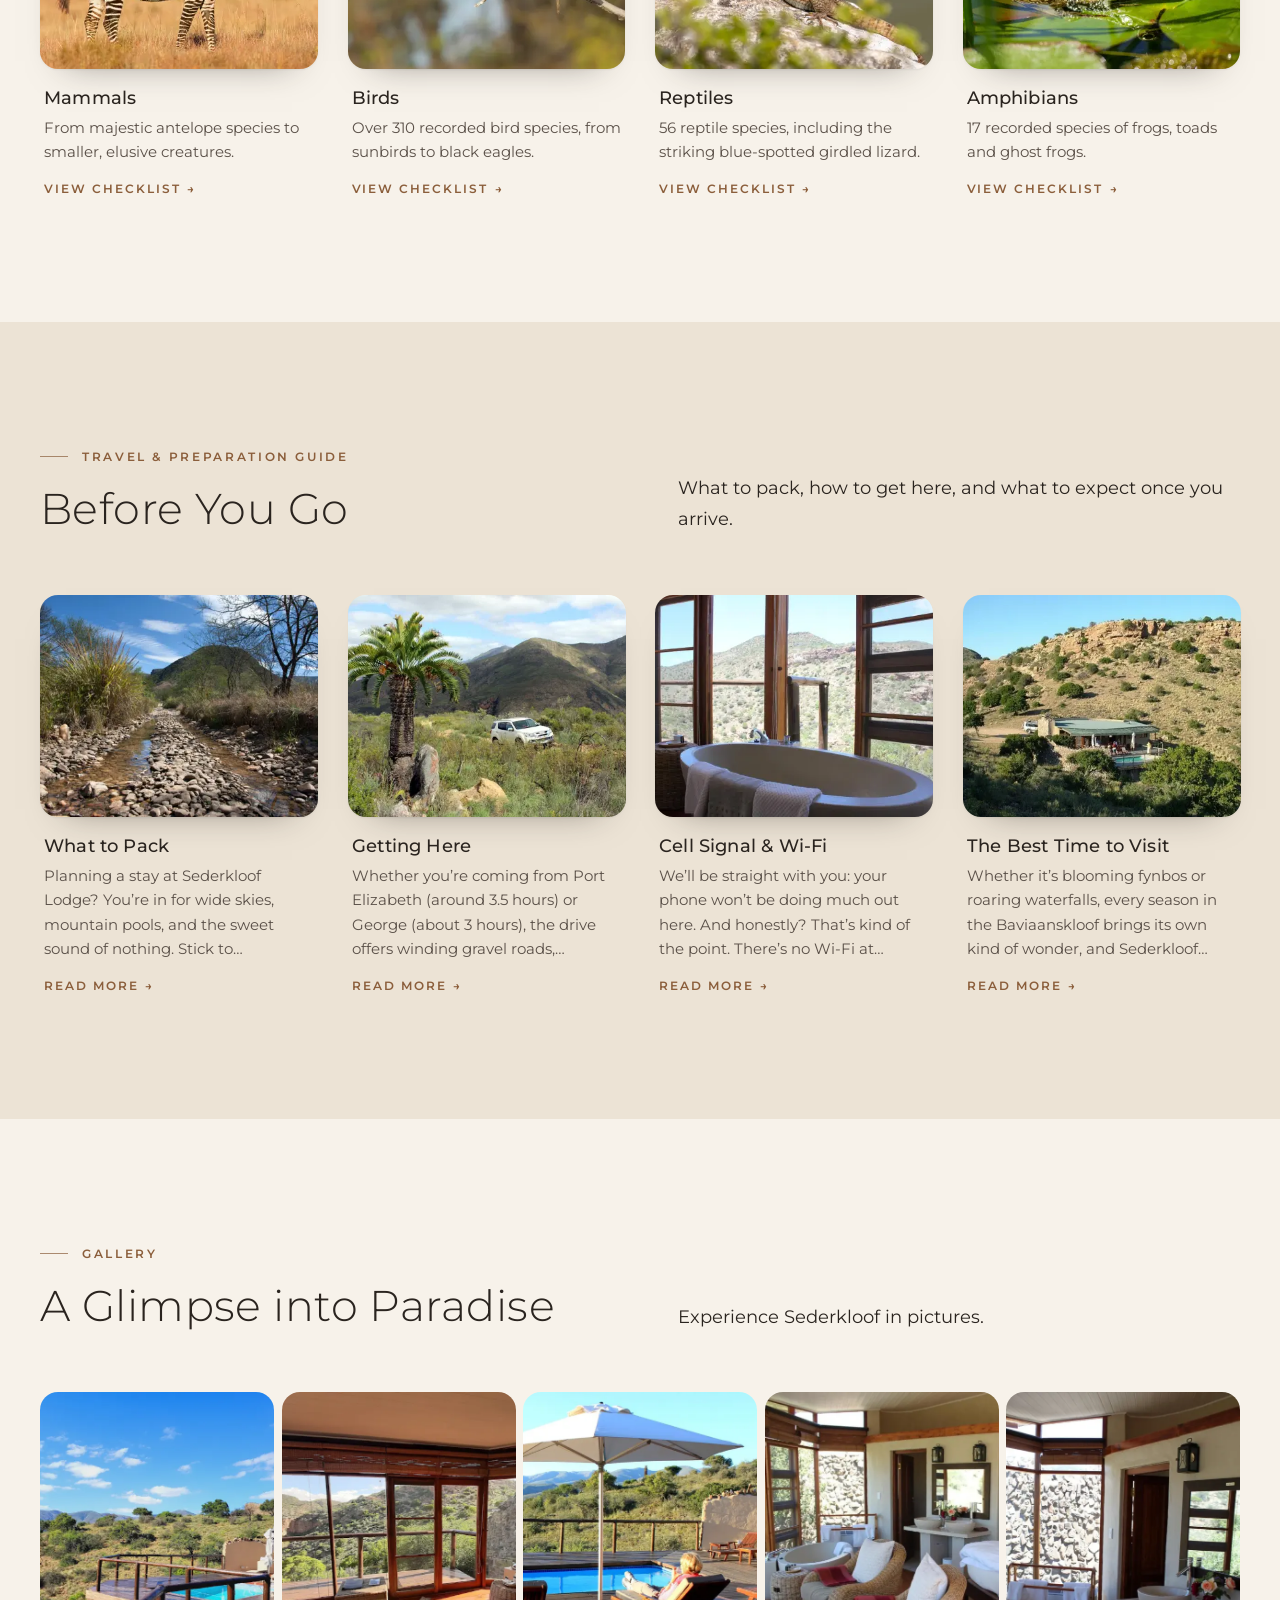
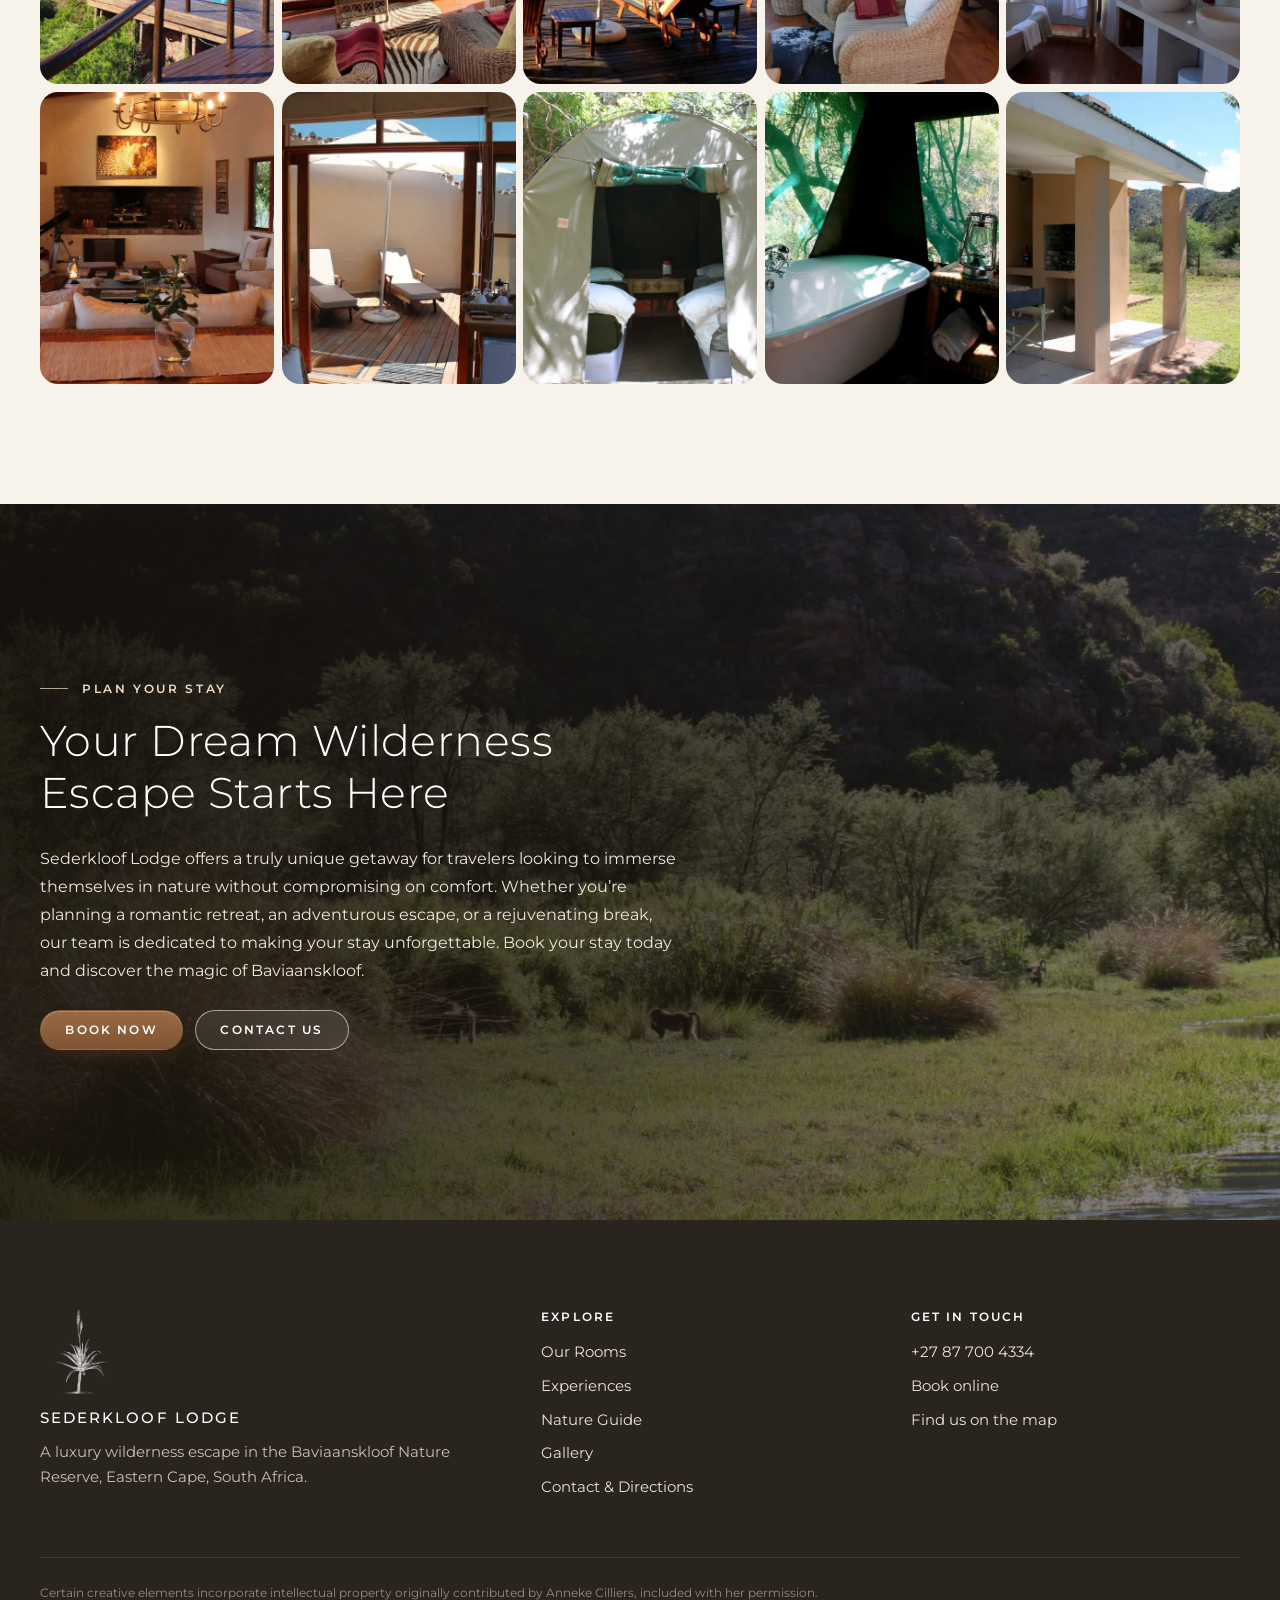
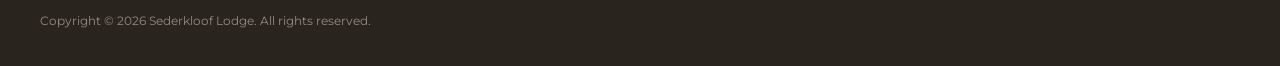
==== commit 58daa67e: "Fix glitchy pop-up sheet on iPhone: no drag gesture, content-only scroll, pinned close, page lock (?" ====
--- a/index.html
+++ b/index.html
@@ -22,7 +22,7 @@
   <link rel="preconnect" href="https://fonts.googleapis.com">
   <link rel="preconnect" href="https://fonts.gstatic.com" crossorigin>
   <link href="https://fonts.googleapis.com/css2?family=Montserrat:wght@300;400;500;600&display=swap" rel="stylesheet">
-  <link rel="stylesheet" href="assets/css/styles.css?v=20261120-7">
+  <link rel="stylesheet" href="assets/css/styles.css?v=20261120-8">
   <script>/* hide reveal content before first paint; main.js takes over (falls back to visible if it never loads) */
     if (!(window.matchMedia && matchMedia("(prefers-reduced-motion: reduce)").matches) && "IntersectionObserver" in window) {
       document.documentElement.classList.add("motion");
@@ -856,8 +856,8 @@
     </div>
   </template>
 
-  <script src="assets/data/checklists.js?v=20261120-7" defer></script>
+  <script src="assets/data/checklists.js?v=20261120-8" defer></script>
   <script src="https://cdn.jsdelivr.net/npm/lenis@1.1.13/dist/lenis.min.js" defer></script>
-  <script src="assets/js/main.js?v=20261120-7" defer></script>
+  <script src="assets/js/main.js?v=20261120-8" defer></script>
 </body>
 </html>
--- a/assets/css/styles.css
+++ b/assets/css/styles.css
@@ -580,6 +580,14 @@
   box-shadow: 0 2px 10px rgba(0,0,0,0.15);
 }
 .dialog__close:hover { background: var(--white); }
+/* Detail pop-up: the panel itself never scrolls; only its content does. The close button is pinned
+   to the panel corner, so it can't jitter or slide under the rounded edge (it used to be sticky inside
+   the scrolling panel, which glitched on iPhone). */
+#detail[open] { display: flex; flex-direction: column; overflow: hidden; }
+#detail .detail__content { flex: 1 1 auto; min-height: 0; overflow-y: auto; overscroll-behavior: contain; -webkit-overflow-scrolling: touch; outline: none; }
+#detail .dialog__close { position: absolute; top: 12px; right: 12px; margin: 0; float: none; }
+/* while a pop-up is open the page behind stays still (iOS otherwise scrolls it when you touch the dark area) */
+html:has(dialog[open]), html:has(dialog[open]) body { overflow: hidden; }
 .detail__media { display: grid; grid-auto-flow: column; grid-auto-columns: minmax(70%, 1fr); gap: 6px; overflow-x: auto; scroll-snap-type: x mandatory; background: var(--ink); }
 .detail__media img { width: 100%; max-height: 440px; object-fit: cover; scroll-snap-align: start; }
 .detail__media--single { display: block; }
@@ -728,13 +736,18 @@
     width: 100%; max-width: 100%; margin: auto 0 0; max-height: 90svh;
     border-radius: 22px 22px 0 0;
   }
-  dialog:not(.lightbox)[open] { animation: sheet-in 1s var(--ease-feather) both; }
+  dialog:not(.lightbox)[open] { animation: sheet-in 0.9s var(--ease-feather) both; }
   dialog:not(.lightbox).is-closing { animation: sheet-out 0.48s var(--ease-glide) both; }
-  dialog:not(.lightbox).is-dragging { animation: none; transition: none; }
-  dialog:not(.lightbox).is-settling { transition: transform 0.6s var(--ease-feather); }
+  /* one smooth movement on phones: the sheet glides up with its content already in place
+     (the staggered fade inside, plus the backdrop blur, made iPhones stutter) */
+  dialog[open] .detail__content > :not(.detail__body),
+  dialog[open] .detail__body > * { animation: none; }
+  dialog::backdrop { -webkit-backdrop-filter: none; backdrop-filter: none; }
+  /* no rubber-band stretch inside the sheet, so no empty gap opens above the photo */
+  #detail .detail__content { overscroll-behavior: none; }
 }
 @keyframes sheet-in { from { transform: translate3d(0, 100%, 0); } to { transform: none; } }
-@keyframes sheet-out { from { transform: var(--sheet-from, none); } to { transform: translate3d(0, 100%, 0); } }
+@keyframes sheet-out { from { transform: none; } to { transform: translate3d(0, 100%, 0); } }
 
 /* ---------- Page transitions ----------
    Browsers with cross-document View Transitions (Chrome/Edge 126+, Safari 18.2+): the old page
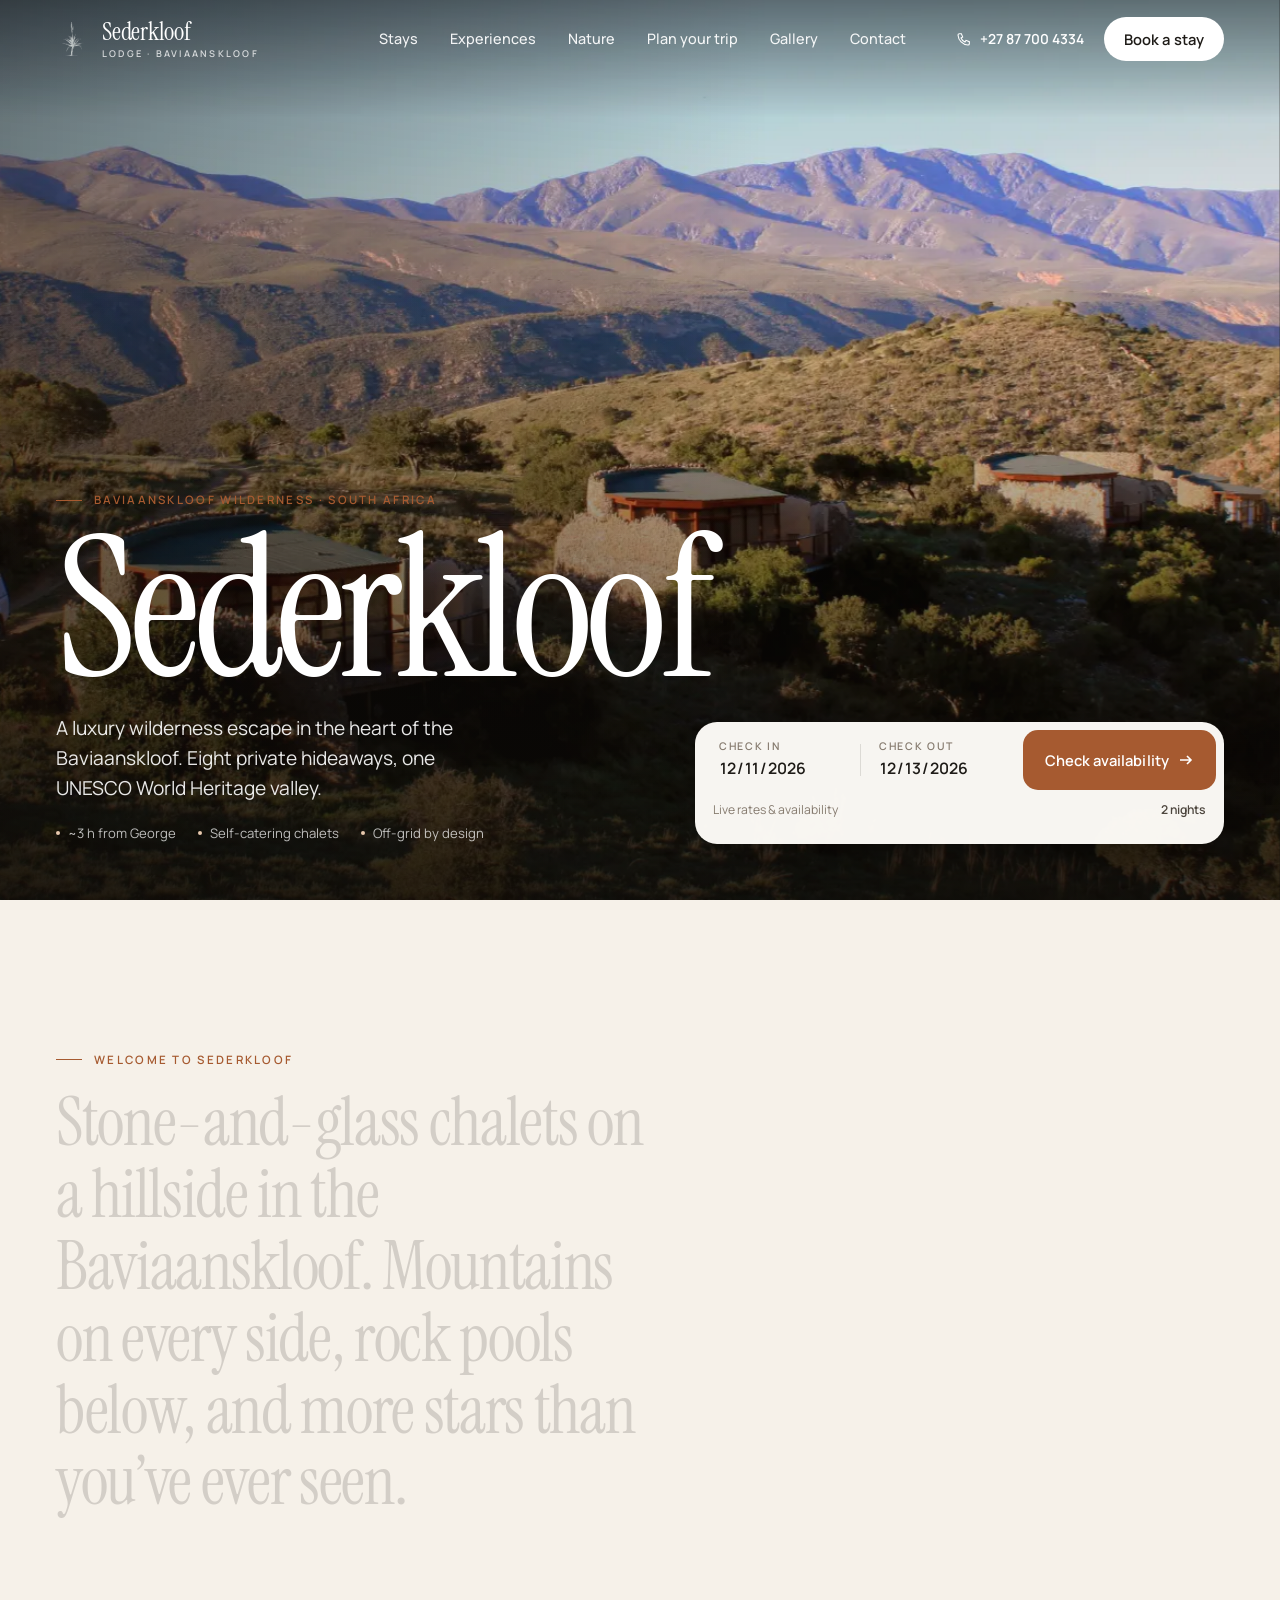
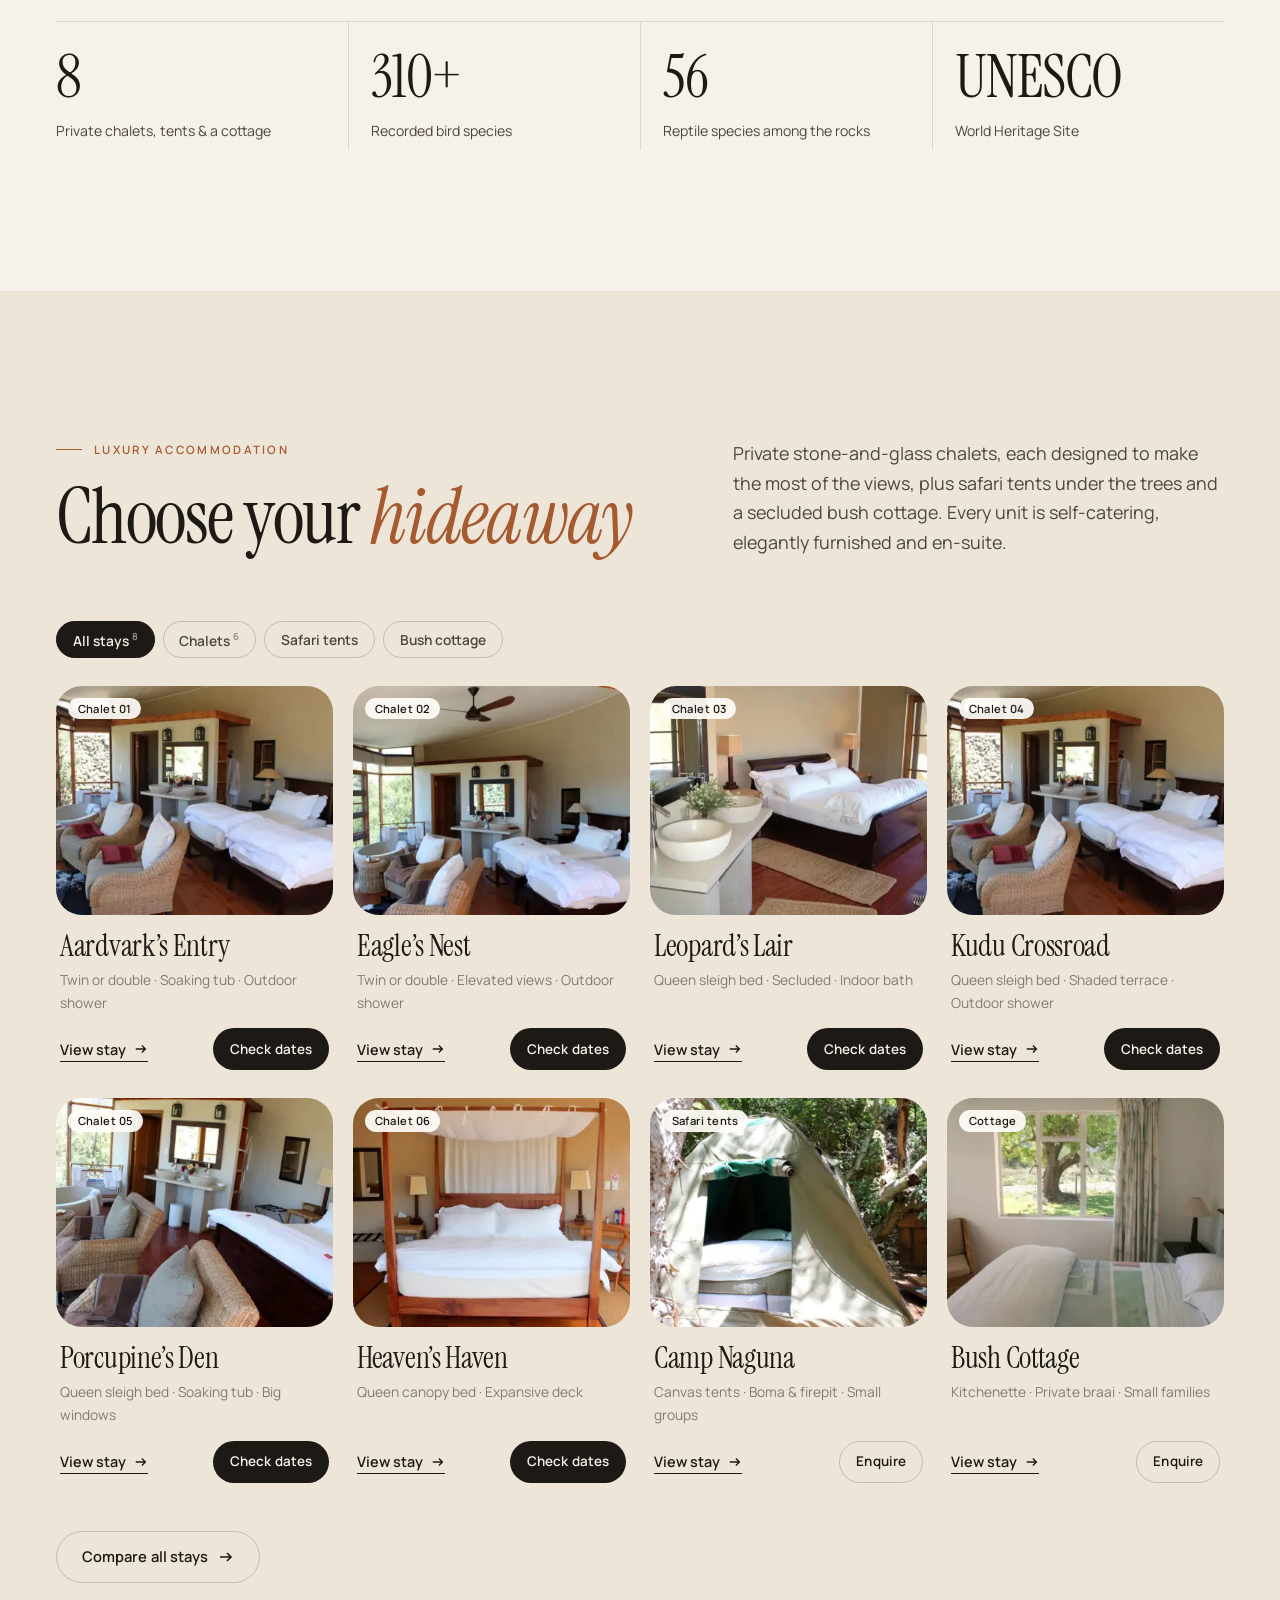
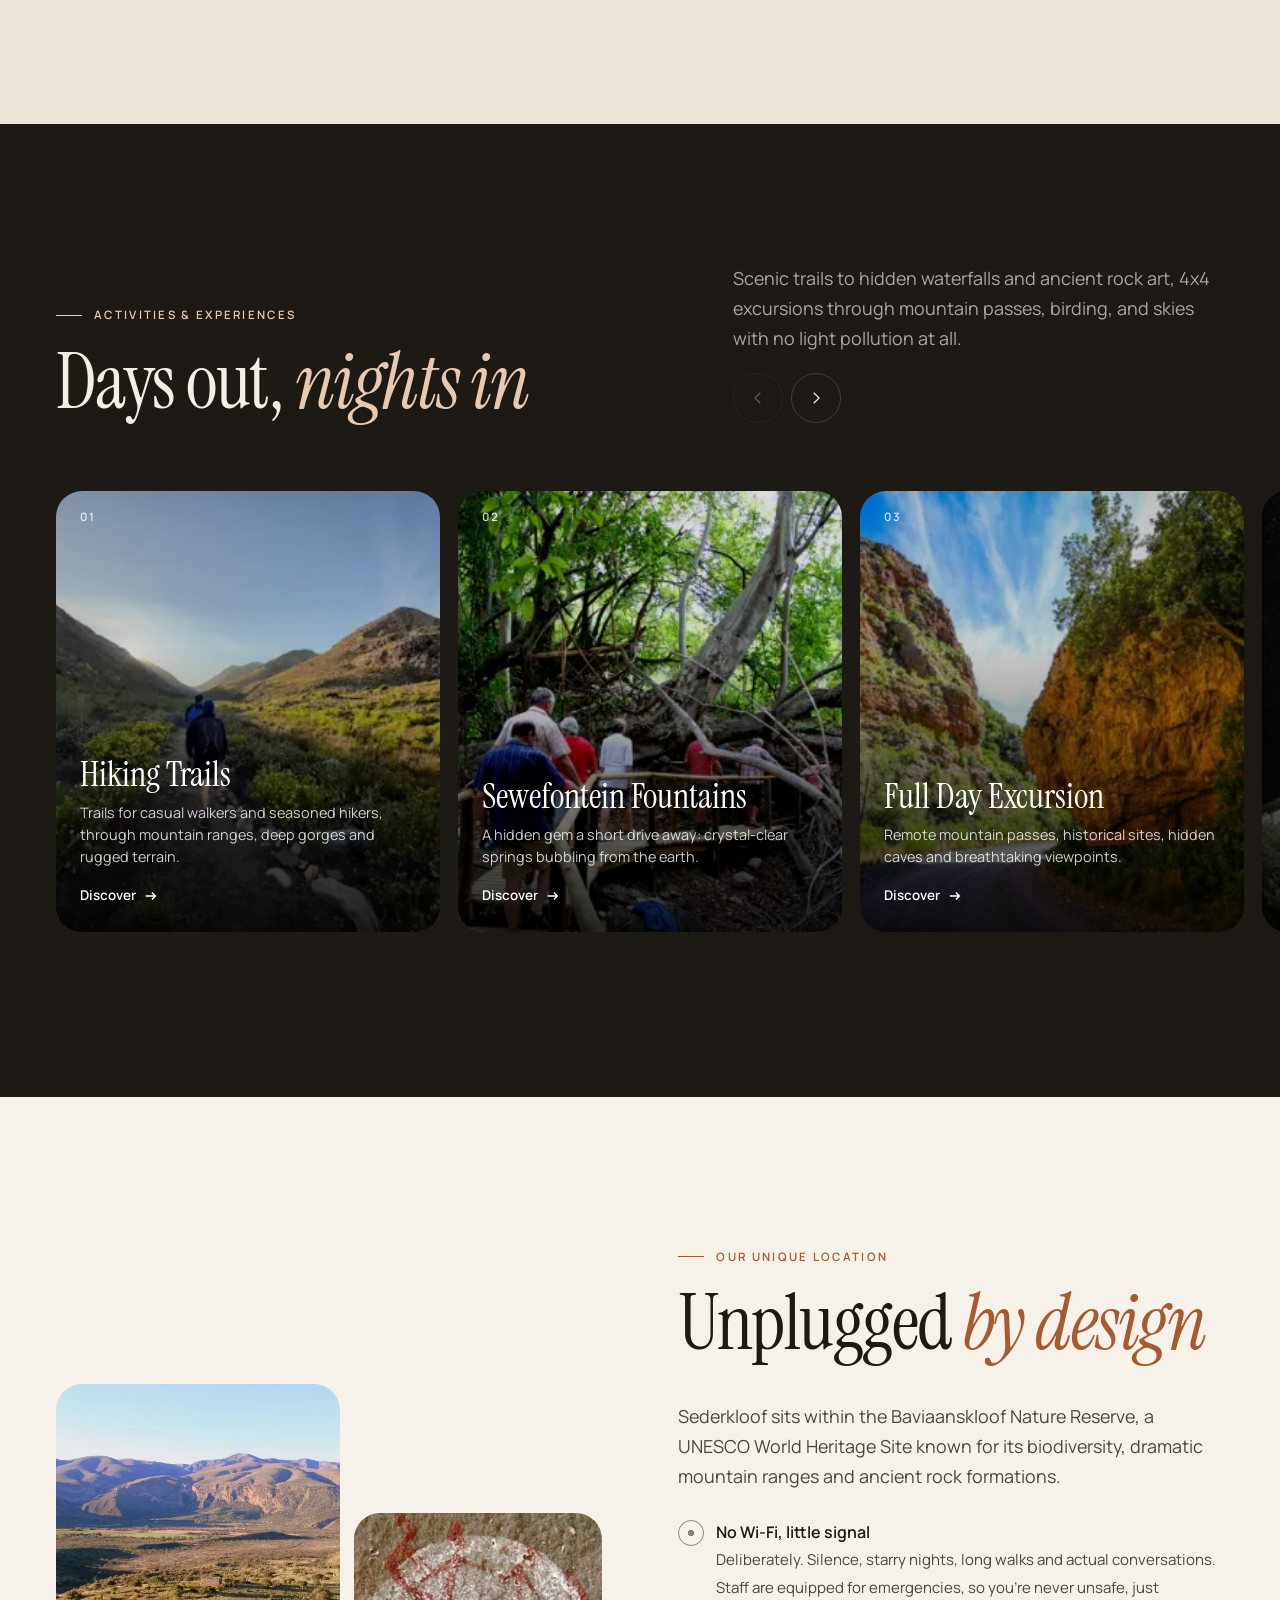
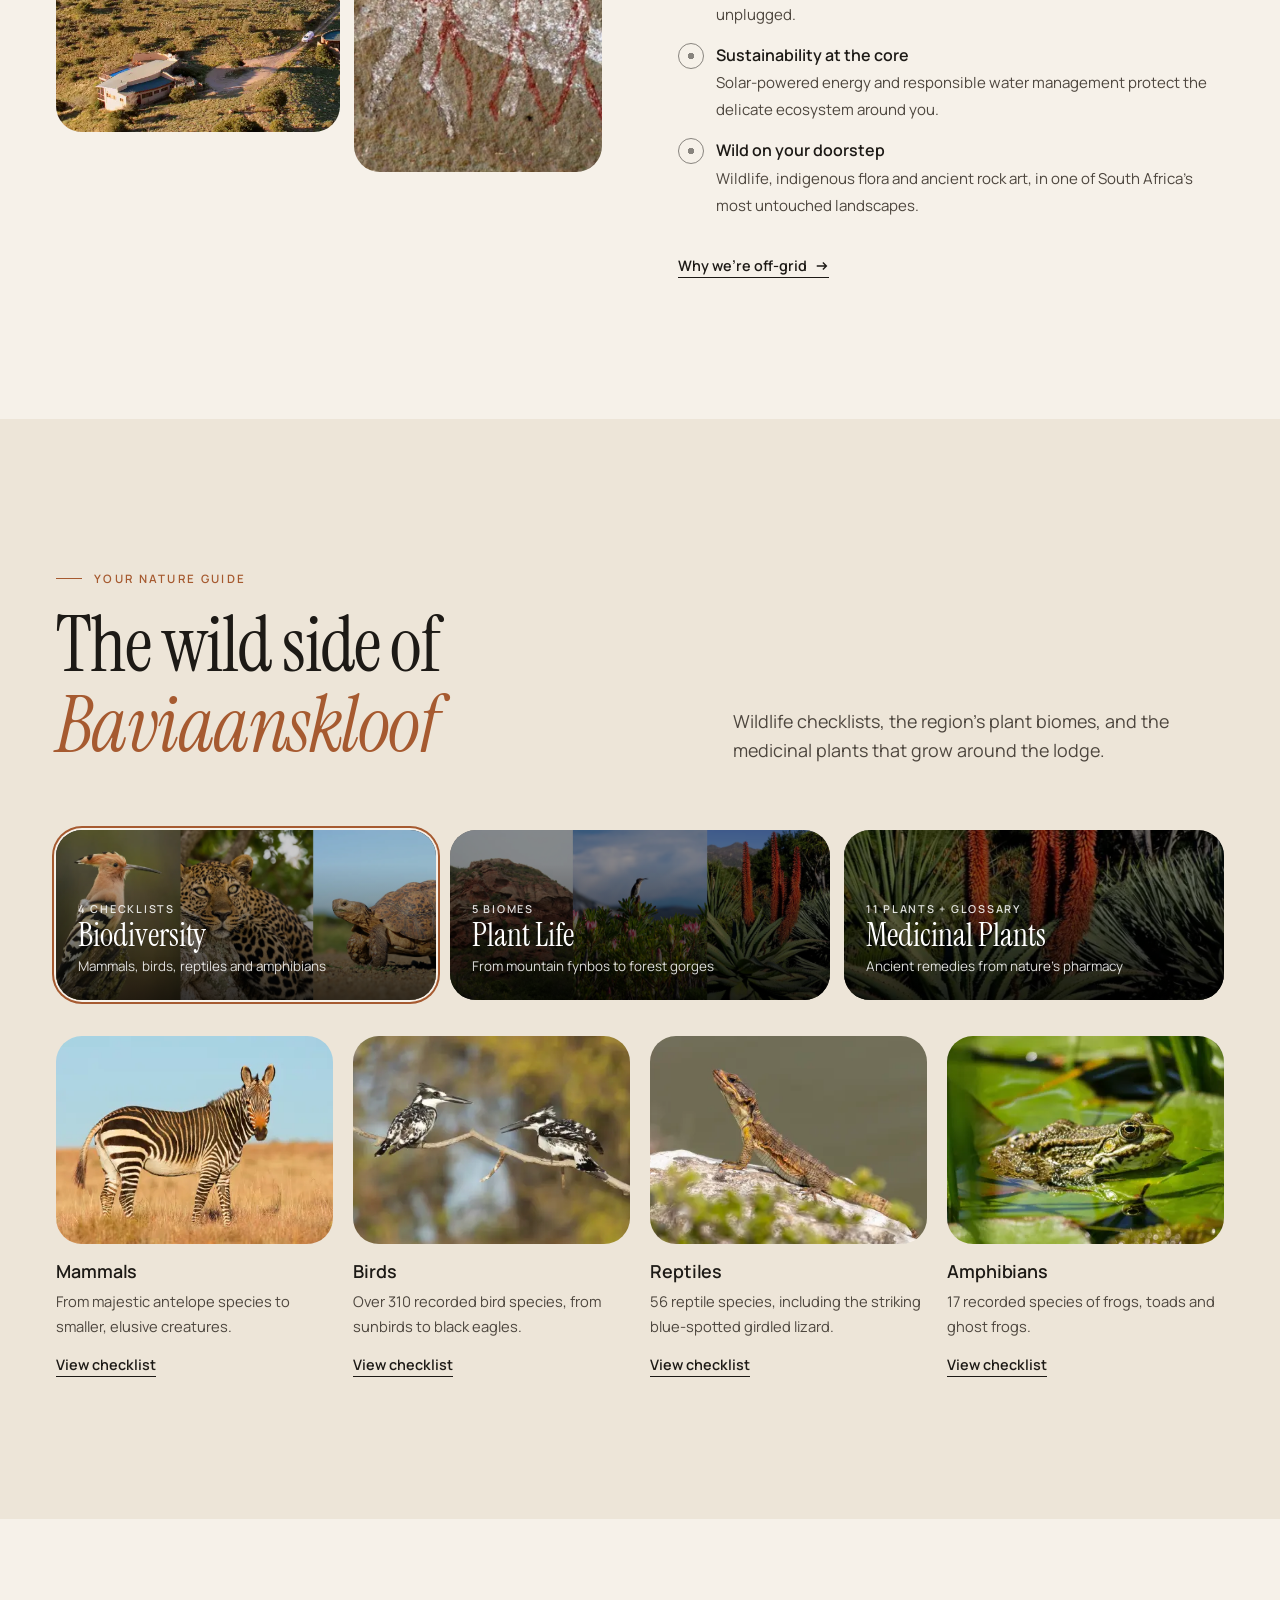
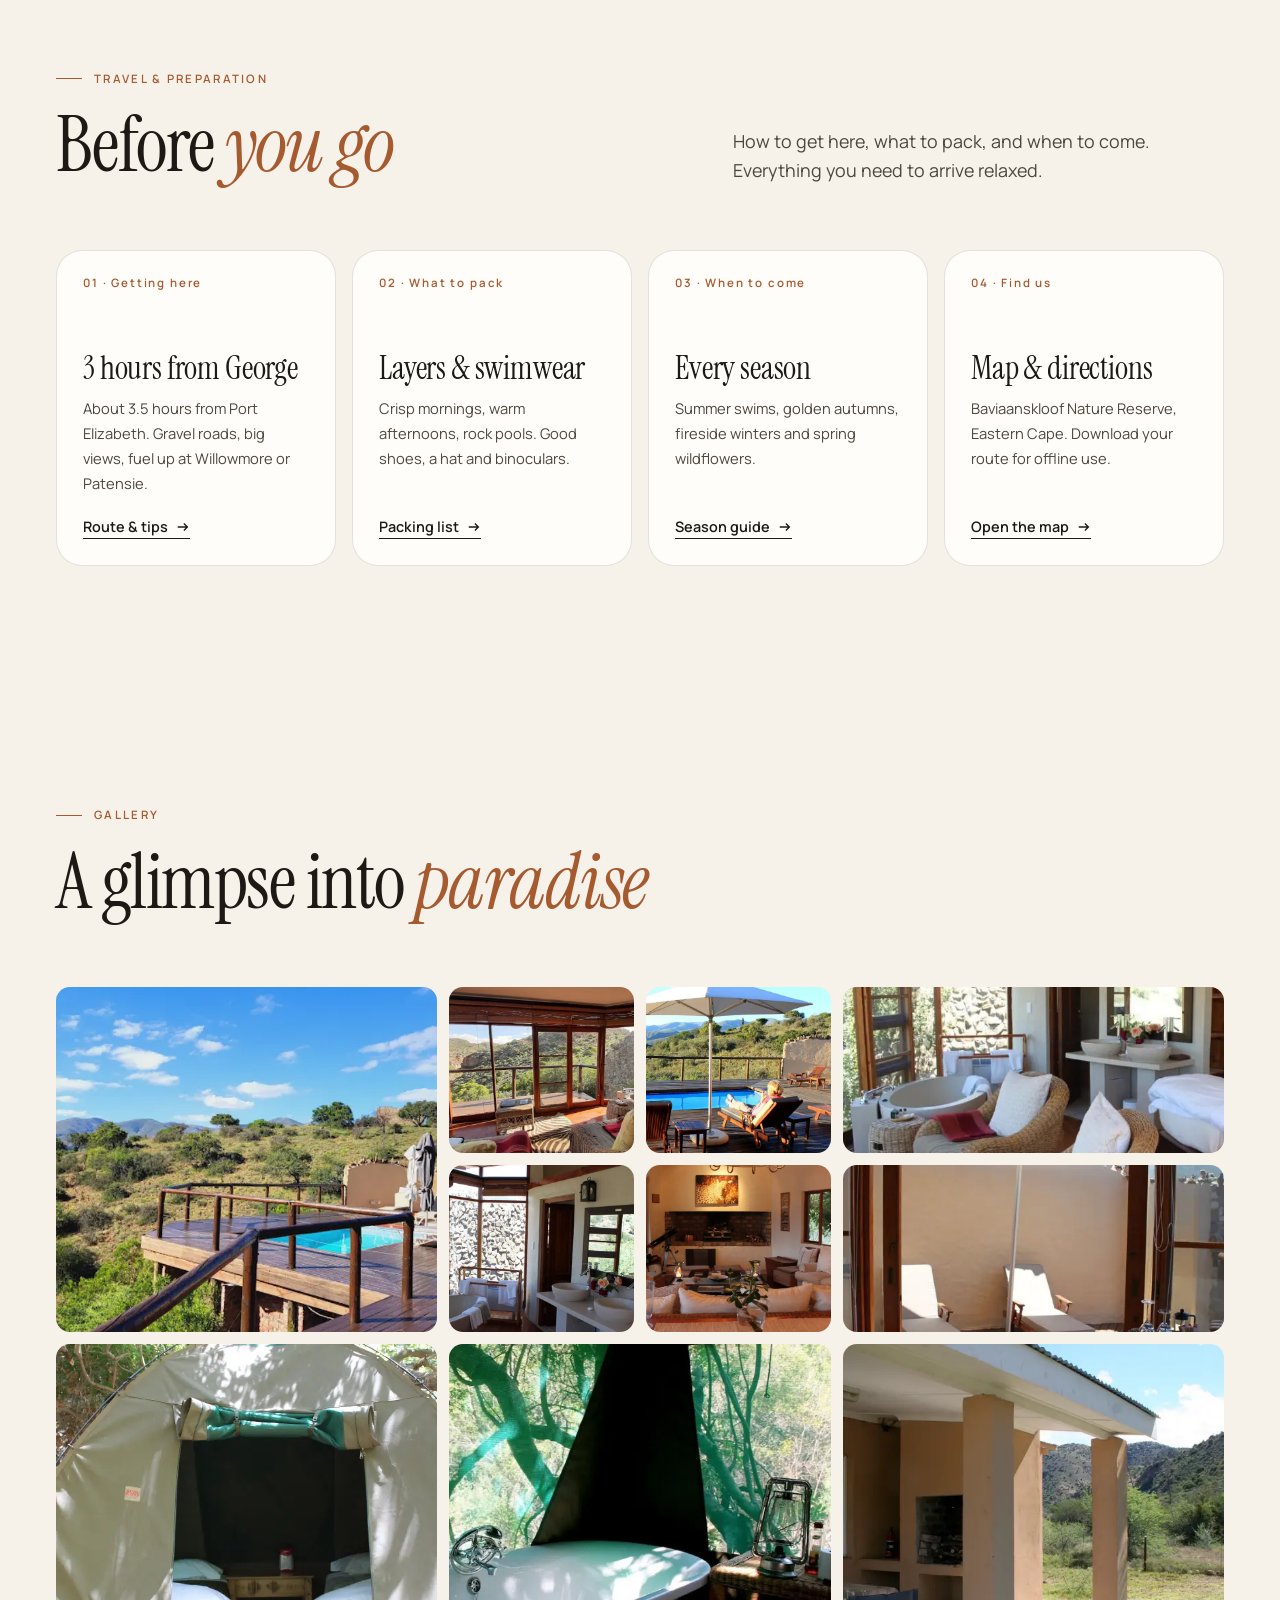
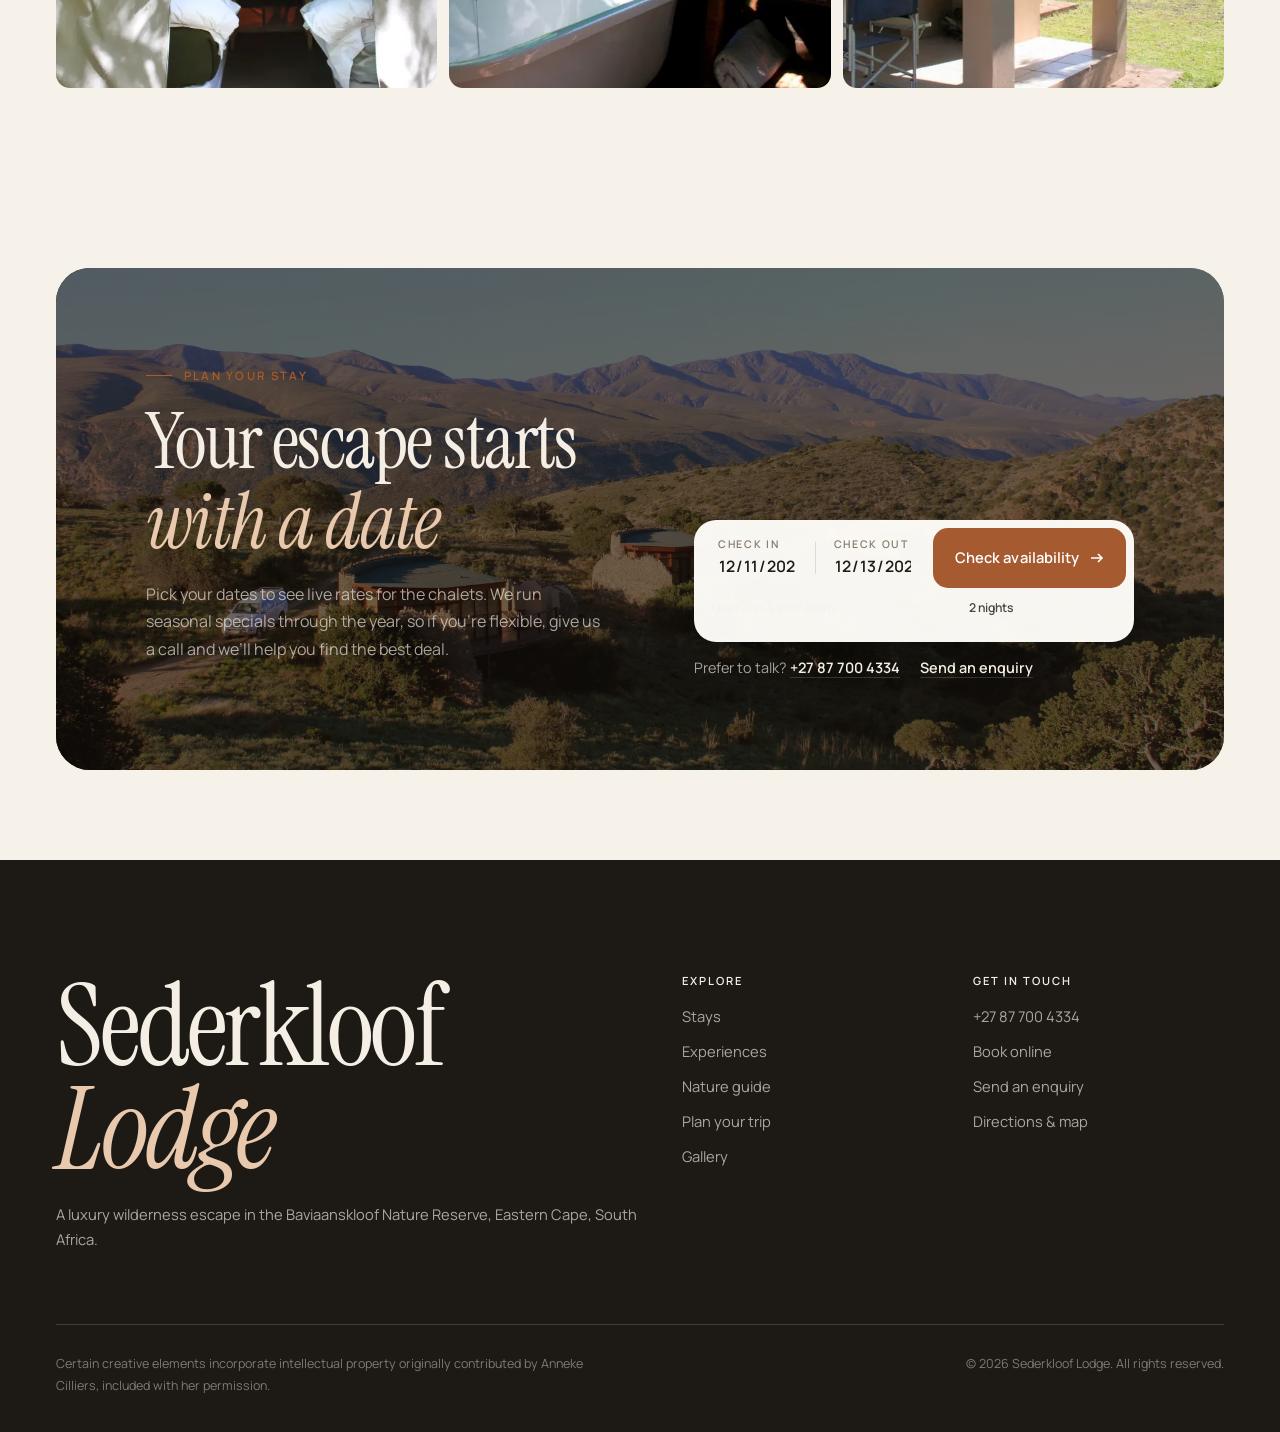
==== commit 9dafb7c6: "redesign first push" ====
--- a/index.html
+++ b/index.html
@@ -2,40 +2,38 @@
 <html lang="en">
 <head>
   <meta charset="utf-8">
-  <meta name="viewport" content="width=device-width, initial-scale=1">
+  <meta name="viewport" content="width=device-width, initial-scale=1, viewport-fit=cover">
   <title>Sederkloof Lodge | Luxury Wilderness Escape - Baviaanskloof</title>
   <meta name="description" content="Escape to Sederkloof Lodge, a luxury retreat in the Baviaanskloof Wilderness - South Africa. Experience breathtaking views, exclusivity, and world-class hospitality.">
-  <link rel="canonical" href="https://conversionadvantage00.github.io/Sederkloof_Staging/">
+  <link rel="canonical" href="https://www.sederklooflodge.co.za/">
   <meta property="og:type" content="website">
   <meta property="og:title" content="Sederkloof Lodge | Luxury Wilderness Escape - Baviaanskloof">
-  <meta property="og:description" content="A luxury retreat in the Baviaanskloof Wilderness, South Africa.">
-  <meta property="og:image" content="https://conversionadvantage00.github.io/Sederkloof_Staging/assets/images/social/sederkloof-share-hero.jpg">
-  <meta property="og:image:type" content="image/jpeg">
+  <meta property="og:description" content="Escape to Sederkloof Lodge, a luxury retreat in the Baviaanskloof Wilderness - South Africa. Experience breathtaking views, exclusivity, and world-class hospitality.">
+  <meta property="og:image" content="https://www.sederklooflodge.co.za/assets/images/social/sederkloof-share-hero.jpg">
   <meta property="og:image:width" content="1200">
   <meta property="og:image:height" content="630">
   <meta property="og:image:alt" content="Sederkloof Lodge chalets on a hillside in the Baviaanskloof mountains">
   <meta property="og:site_name" content="Sederkloof Lodge">
+  <meta property="og:url" content="https://www.sederklooflodge.co.za/">
   <meta name="twitter:card" content="summary_large_image">
-  <meta property="og:url" content="https://conversionadvantage00.github.io/Sederkloof_Staging/">
-  <meta name="theme-color" content="#2a241f">
+  <meta name="theme-color" content="#1d1a16">
   <link rel="icon" href="assets/images/Branding/03.webp">
   <link rel="preconnect" href="https://fonts.googleapis.com">
   <link rel="preconnect" href="https://fonts.gstatic.com" crossorigin>
-  <link href="https://fonts.googleapis.com/css2?family=Montserrat:wght@300;400;500;600&display=swap" rel="stylesheet">
-  <link rel="stylesheet" href="assets/css/styles.css?v=20261120-8">
-  <script>/* hide reveal content before first paint; main.js takes over (falls back to visible if it never loads) */
+  <link href="https://fonts.googleapis.com/css2?family=Instrument+Serif:ital@0;1&family=Manrope:wght@400;500;600;700&display=swap" rel="stylesheet">
+  <link rel="stylesheet" href="assets/css/styles.css?v=20261124-2">
+  <link rel="preload" as="image" href="assets/images/Hero-and-Backgrounds/02.webp">
+  <script>
+    /* Reveal-on-scroll: hide before first paint; main.js takes over (falls back to visible). */
     if (!(window.matchMedia && matchMedia("(prefers-reduced-motion: reduce)").matches) && "IntersectionObserver" in window) {
       document.documentElement.classList.add("motion");
       setTimeout(function () { if (!window.__revealReady) document.documentElement.classList.remove("motion"); }, 4000);
     }
-  </script>
-  <link rel="preload" as="image" href="assets/images/Hero-and-Backgrounds/02.webp">
-
-  <script>
-    /* Analytics only on the live domain; every other host (GitHub Pages staging, localhost) gets noindex instead. */
+    /* Analytics (GA4) only on the live domain; every other host is noindex and logs events to the console instead. */
     (function () {
       var PROD = "sederklooflodge.co.za";
-      if (location.hostname.replace(/^www\./, "") === PROD) {
+      window.SK_PROD = location.hostname.replace(/^www\./, "") === PROD;
+      if (window.SK_PROD) {
         var s = document.createElement("script");
         s.async = true; s.src = "https://www.googletagmanager.com/gtag/js?id=G-4QT7G3JRPF";
         document.head.appendChild(s);
@@ -49,16 +47,15 @@
       }
     })();
   </script>
-
   <script type="application/ld+json">
   {
     "@context": "https://schema.org",
     "@type": "LodgingBusiness",
     "name": "Sederkloof Lodge",
     "description": "Luxury self-catering stone-and-glass chalets, safari tents and a bush cottage in the Baviaanskloof Wilderness, South Africa.",
-    "url": "https://conversionadvantage00.github.io/Sederkloof_Staging/",
+    "url": "https://www.sederklooflodge.co.za/",
     "telephone": "+27 87 700 4334",
-    "image": "https://conversionadvantage00.github.io/Sederkloof_Staging/assets/images/Hero-and-Backgrounds/02.webp",
+    "image": "https://www.sederklooflodge.co.za/assets/images/Hero-and-Backgrounds/02.webp",
     "address": { "@type": "PostalAddress", "addressRegion": "Eastern Cape", "addressCountry": "ZA", "addressLocality": "Baviaanskloof" },
     "geo": { "@type": "GeoCoordinates", "latitude": -33.5539, "longitude": 23.9775 },
     "potentialAction": { "@type": "ReserveAction", "target": "https://book.nightsbridge.com/17306" }
@@ -67,214 +64,288 @@
 </head>
 <body>
   <a class="skip-link" href="#main">Skip to content</a>
-
   <header class="site-header">
     <div class="container">
       <a class="brand" href="index.html" aria-label="Sederkloof Lodge home">
-        <img src="assets/images/Branding/02.webp" alt="" width="42" height="42">
+        <img src="assets/images/Branding/02.webp" alt="" width="34" height="34">
         <span class="brand__name">Sederkloof<small>Lodge · Baviaanskloof</small></span>
       </a>
-      <button class="nav-toggle" aria-expanded="false" aria-controls="site-nav" aria-label="Menu"><span></span></button>
       <nav class="nav" id="site-nav" aria-label="Main">
-        <a href="rooms.html">Our Rooms</a>
-        <a href="#experiences">Experiences</a>
-        <a href="#nature">Nature</a>
-        <a href="#gallery">Gallery</a>
-        <a href="contact.html">Contact</a>
-        <a class="btn" href="https://book.nightsbridge.com/17306" target="_blank" rel="noopener">Book Now</a>
+        <a href="rooms.html" style="--i:0">Stays</a><a href="#experiences" style="--i:1">Experiences</a><a href="#nature" style="--i:2">Nature</a><a href="#plan" style="--i:3">Plan your trip</a><a href="#gallery" style="--i:4">Gallery</a><a href="contact.html" style="--i:5">Contact</a>
       </nav>
+      <div class="header-actions">
+        <a class="header-call" href="tel:+27877004334" data-track="click_call" data-placement="header" aria-label="Call +27 87 700 4334"><svg viewBox="0 0 24 24" fill="none" stroke="currentColor" stroke-width="1.6" aria-hidden="true"><path d="M5 4h3l2 5-2.5 1.5a11 11 0 0 0 6 6L15 14l5 2v3a2 2 0 0 1-2 2A16 16 0 0 1 3 6a2 2 0 0 1 2-2"/></svg><span>+27 87 700 4334</span></a>
+        <a class="btn" href="https://book.nightsbridge.com/17306" target="_blank" rel="noopener" data-book data-placement="header">Book a stay</a>
+        <button class="nav-toggle" aria-expanded="false" aria-controls="site-nav" aria-label="Menu"><span></span></button>
+      </div>
     </div>
   </header>
 
   <main id="main">
 
-    <!-- ============ HERO ============ -->
+    <!-- HERO: name, promise, dates. Booking is one step from the first screen. -->
     <section class="hero">
-      <img class="hero__bg" src="assets/images/Hero-and-Backgrounds/02.webp" alt="Sederkloof Lodge's stone-and-glass chalets on a hillside in the Baviaanskloof mountains" width="1920" height="823" fetchpriority="high">
-      <div class="container hero__content">
-        <span class="eyebrow">Baviaanskloof Wilderness · South Africa</span>
-        <h1>Sederkloof Lodge</h1>
-        <p>A luxury wilderness escape in the heart of the Baviaanskloof.</p>
-        <div class="btn-row">
-          <a class="btn" href="https://book.nightsbridge.com/17306" target="_blank" rel="noopener">Book Now</a>
-          <a class="btn btn--light" href="rooms.html">View Our Rooms</a>
-        </div>
-      </div>
-      <span class="scroll-cue" aria-hidden="true"></span>
+      <div class="hero__media"><img src="assets/images/Hero-and-Backgrounds/02.webp" alt="Sederkloof Lodge’s stone-and-glass chalets on a hillside in the Baviaanskloof mountains" width="1920" height="823" fetchpriority="high"></div>
+      <div class="container hero__inner">
+        <span class="kicker on-image">Baviaanskloof Wilderness · South Africa</span>
+        <h1 class="hero__title">Sederkloof</h1>
+        <div class="hero__row">
+          <div>
+            <p class="hero__sub">A luxury wilderness escape in the heart of the Baviaanskloof. Eight private hideaways, one UNESCO World Heritage valley.</p>
+            <div class="hero__meta"><span>~3 h from George</span><span>Self-catering chalets</span><span>Off-grid by design</span></div>
+          </div>
+          <form class="book-bar" data-book-form data-placement="hero" novalidate>
+            <div class="book-bar__field"><label for="ci-hero">Check in</label><input id="ci-hero" name="checkin" type="date" required></div>
+            <div class="book-bar__field"><label for="co-hero">Check out</label><input id="co-hero" name="checkout" type="date" required></div>
+            <button class="btn btn--clay" type="submit">Check availability <svg class="arrow" viewBox="0 0 16 16" fill="none" stroke="currentColor" stroke-width="1.6" aria-hidden="true"><path d="M2 8h11M9 4l4 4-4 4"/></svg></button>
+            <p class="book-bar__note"><span>Live rates &amp; availability</span><b data-nights></b></p>
+          </form>
+        </div>
+      </div>
     </section>
 
-    <!-- ============ WELCOME ============ -->
+    <!-- WELCOME: the promise in one line, then the facts that make it real -->
     <section class="section" id="welcome">
+      <div class="container">
+        <span class="kicker reveal">Welcome to Sederkloof</span>
+        <p class="statement" data-words>Stone-and-glass chalets on a hillside in the <span class="accent">Baviaanskloof</span>. Mountains on every side, rock pools below, and more stars than you’ve <span class="accent">ever seen</span>.</p>
+        <div class="facts">
+          <div class="fact reveal" style="--d:0"><strong>8</strong><span>Private chalets, tents &amp; a cottage</span></div>
+          <div class="fact reveal" style="--d:1"><strong>310+</strong><span>Recorded bird species</span></div>
+          <div class="fact reveal" style="--d:2"><strong>56</strong><span>Reptile species among the rocks</span></div>
+          <div class="fact reveal" style="--d:3"><strong>UNESCO</strong><span>World Heritage Site</span></div>
+        </div>
+      </div>
+    </section>
+
+    <!-- STAYS: the decision, early. Filter, compare, check dates. -->
+    <section class="section section--bone" id="stays">
+      <div class="container">
+        <div class="head">
+          <div class="reveal">
+            <span class="kicker">Luxury accommodation</span>
+            <h2>Choose your <em>hideaway</em></h2>
+          </div>
+          <div class="reveal" style="--d:1">
+            <p class="lead">Private stone-and-glass chalets, each designed to make the most of the views, plus safari tents under the trees and a secluded bush cottage. Every unit is self-catering, elegantly furnished and en-suite.</p>
+          </div>
+        </div>
+        <div class="filters reveal" role="group" aria-label="Filter stays">
+          <button class="filter" data-filter="all" aria-pressed="true">All stays<sup>8</sup></button>
+          <button class="filter" data-filter="chalet" aria-pressed="false">Chalets<sup>6</sup></button>
+          <button class="filter" data-filter="tent" aria-pressed="false">Safari tents</button>
+          <button class="filter" data-filter="cottage" aria-pressed="false">Bush cottage</button>
+        </div>
+        <p class="swipe-hint">Swipe to see all stays</p>
+        <div class="stays" data-stays>
+          <article class="stay reveal" data-kind="chalet" style="--d:0">
+            <a class="stay__media" href="rooms.html#aardvarks-entry" data-track="view_item" data-placement="home_stays" data-stay="Aardvark’s Entry">
+              <img src="assets/images/Rooms/Aardvark-s-Entry_01.webp" alt="Aardvark’s Entry bedroom with twin beds and lounge chairs" width="410" height="305" loading="lazy">
+              <span class="stay__tag">Chalet 01</span>
+            </a>
+            <div class="stay__body">
+              <h3 class="stay__name"><a href="rooms.html#aardvarks-entry" data-track="view_item" data-placement="home_stays" data-stay="Aardvark’s Entry">Aardvark’s Entry</a></h3>
+              <p class="stay__meta">Twin or double · Soaking tub · Outdoor shower</p>
+              <div class="stay__actions">
+                <a class="link" href="rooms.html#aardvarks-entry" data-track="view_item" data-placement="home_stays" data-stay="Aardvark’s Entry">View stay <svg class="arrow" viewBox="0 0 16 16" fill="none" stroke="currentColor" stroke-width="1.6" aria-hidden="true"><path d="M2 8h11M9 4l4 4-4 4"/></svg></a>
+                <a class="btn btn--sm" href="https://book.nightsbridge.com/17306" target="_blank" rel="noopener" data-book data-placement="home_stays" data-stay="Aardvark’s Entry">Check dates</a>
+              </div>
+            </div>
+          </article>
+          <article class="stay reveal" data-kind="chalet" style="--d:1">
+            <a class="stay__media" href="rooms.html#eagles-nest" data-track="view_item" data-placement="home_stays" data-stay="Eagle’s Nest">
+              <img src="assets/images/Rooms/Eagle-s-Nest_01.webp" alt="Eagle’s Nest bedroom with large windows" width="410" height="305" loading="lazy">
+              <span class="stay__tag">Chalet 02</span>
+            </a>
+            <div class="stay__body">
+              <h3 class="stay__name"><a href="rooms.html#eagles-nest" data-track="view_item" data-placement="home_stays" data-stay="Eagle’s Nest">Eagle’s Nest</a></h3>
+              <p class="stay__meta">Twin or double · Elevated views · Outdoor shower</p>
+              <div class="stay__actions">
+                <a class="link" href="rooms.html#eagles-nest" data-track="view_item" data-placement="home_stays" data-stay="Eagle’s Nest">View stay <svg class="arrow" viewBox="0 0 16 16" fill="none" stroke="currentColor" stroke-width="1.6" aria-hidden="true"><path d="M2 8h11M9 4l4 4-4 4"/></svg></a>
+                <a class="btn btn--sm" href="https://book.nightsbridge.com/17306" target="_blank" rel="noopener" data-book data-placement="home_stays" data-stay="Eagle’s Nest">Check dates</a>
+              </div>
+            </div>
+          </article>
+          <article class="stay reveal" data-kind="chalet" style="--d:2">
+            <a class="stay__media" href="rooms.html#leopards-lair" data-track="view_item" data-placement="home_stays" data-stay="Leopard’s Lair">
+              <img src="assets/images/Rooms/Leopard-s-Lair_01.webp" alt="Leopard’s Lair bedroom with sleigh bed and basin" width="410" height="305" loading="lazy">
+              <span class="stay__tag">Chalet 03</span>
+            </a>
+            <div class="stay__body">
+              <h3 class="stay__name"><a href="rooms.html#leopards-lair" data-track="view_item" data-placement="home_stays" data-stay="Leopard’s Lair">Leopard’s Lair</a></h3>
+              <p class="stay__meta">Queen sleigh bed · Secluded · Indoor bath</p>
+              <div class="stay__actions">
+                <a class="link" href="rooms.html#leopards-lair" data-track="view_item" data-placement="home_stays" data-stay="Leopard’s Lair">View stay <svg class="arrow" viewBox="0 0 16 16" fill="none" stroke="currentColor" stroke-width="1.6" aria-hidden="true"><path d="M2 8h11M9 4l4 4-4 4"/></svg></a>
+                <a class="btn btn--sm" href="https://book.nightsbridge.com/17306" target="_blank" rel="noopener" data-book data-placement="home_stays" data-stay="Leopard’s Lair">Check dates</a>
+              </div>
+            </div>
+          </article>
+          <article class="stay reveal" data-kind="chalet" style="--d:3">
+            <a class="stay__media" href="rooms.html#kudu-crossroad" data-track="view_item" data-placement="home_stays" data-stay="Kudu Crossroad">
+              <img src="assets/images/Rooms/Kudu-Crossroad_01.webp" alt="Kudu Crossroad bedroom" width="410" height="305" loading="lazy">
+              <span class="stay__tag">Chalet 04</span>
+            </a>
+            <div class="stay__body">
+              <h3 class="stay__name"><a href="rooms.html#kudu-crossroad" data-track="view_item" data-placement="home_stays" data-stay="Kudu Crossroad">Kudu Crossroad</a></h3>
+              <p class="stay__meta">Queen sleigh bed · Shaded terrace · Outdoor shower</p>
+              <div class="stay__actions">
+                <a class="link" href="rooms.html#kudu-crossroad" data-track="view_item" data-placement="home_stays" data-stay="Kudu Crossroad">View stay <svg class="arrow" viewBox="0 0 16 16" fill="none" stroke="currentColor" stroke-width="1.6" aria-hidden="true"><path d="M2 8h11M9 4l4 4-4 4"/></svg></a>
+                <a class="btn btn--sm" href="https://book.nightsbridge.com/17306" target="_blank" rel="noopener" data-book data-placement="home_stays" data-stay="Kudu Crossroad">Check dates</a>
+              </div>
+            </div>
+          </article>
+          <article class="stay reveal" data-kind="chalet" style="--d:0">
+            <a class="stay__media" href="rooms.html#porcupines-den" data-track="view_item" data-placement="home_stays" data-stay="Porcupine’s Den">
+              <img src="assets/images/Rooms/Porcupine-s-Den_01.webp" alt="Porcupine’s Den with freestanding tub beside the bed" width="410" height="305" loading="lazy">
+              <span class="stay__tag">Chalet 05</span>
+            </a>
+            <div class="stay__body">
+              <h3 class="stay__name"><a href="rooms.html#porcupines-den" data-track="view_item" data-placement="home_stays" data-stay="Porcupine’s Den">Porcupine’s Den</a></h3>
+              <p class="stay__meta">Queen sleigh bed · Soaking tub · Big windows</p>
+              <div class="stay__actions">
+                <a class="link" href="rooms.html#porcupines-den" data-track="view_item" data-placement="home_stays" data-stay="Porcupine’s Den">View stay <svg class="arrow" viewBox="0 0 16 16" fill="none" stroke="currentColor" stroke-width="1.6" aria-hidden="true"><path d="M2 8h11M9 4l4 4-4 4"/></svg></a>
+                <a class="btn btn--sm" href="https://book.nightsbridge.com/17306" target="_blank" rel="noopener" data-book data-placement="home_stays" data-stay="Porcupine’s Den">Check dates</a>
+              </div>
+            </div>
+          </article>
+          <article class="stay reveal" data-kind="chalet" style="--d:1">
+            <a class="stay__media" href="rooms.html#heavens-haven" data-track="view_item" data-placement="home_stays" data-stay="Heaven’s Haven">
+              <img src="assets/images/Rooms/Heaven-s-Haven_01.webp" alt="Heaven’s Haven with canopy bed" width="410" height="305" loading="lazy">
+              <span class="stay__tag">Chalet 06</span>
+            </a>
+            <div class="stay__body">
+              <h3 class="stay__name"><a href="rooms.html#heavens-haven" data-track="view_item" data-placement="home_stays" data-stay="Heaven’s Haven">Heaven’s Haven</a></h3>
+              <p class="stay__meta">Queen canopy bed · Expansive deck</p>
+              <div class="stay__actions">
+                <a class="link" href="rooms.html#heavens-haven" data-track="view_item" data-placement="home_stays" data-stay="Heaven’s Haven">View stay <svg class="arrow" viewBox="0 0 16 16" fill="none" stroke="currentColor" stroke-width="1.6" aria-hidden="true"><path d="M2 8h11M9 4l4 4-4 4"/></svg></a>
+                <a class="btn btn--sm" href="https://book.nightsbridge.com/17306" target="_blank" rel="noopener" data-book data-placement="home_stays" data-stay="Heaven’s Haven">Check dates</a>
+              </div>
+            </div>
+          </article>
+          <article class="stay reveal" data-kind="tent" style="--d:2">
+            <a class="stay__media" href="rooms.html#camp-naguna" data-track="view_item" data-placement="home_stays" data-stay="Camp Naguna">
+              <img src="assets/images/Rooms/Camp-Naguna_01.webp" alt="Canvas safari tent at Camp Naguna" width="410" height="305" loading="lazy">
+              <span class="stay__tag">Safari tents</span>
+            </a>
+            <div class="stay__body">
+              <h3 class="stay__name"><a href="rooms.html#camp-naguna" data-track="view_item" data-placement="home_stays" data-stay="Camp Naguna">Camp Naguna</a></h3>
+              <p class="stay__meta">Canvas tents · Boma & firepit · Small groups</p>
+              <div class="stay__actions">
+                <a class="link" href="rooms.html#camp-naguna" data-track="view_item" data-placement="home_stays" data-stay="Camp Naguna">View stay <svg class="arrow" viewBox="0 0 16 16" fill="none" stroke="currentColor" stroke-width="1.6" aria-hidden="true"><path d="M2 8h11M9 4l4 4-4 4"/></svg></a>
+                <a class="btn btn--ghost btn--sm" href="contact.html?stay=Camp%20Naguna#enquire" data-track="enquire_click" data-placement="home_stays" data-stay="Camp Naguna">Enquire</a>
+              </div>
+            </div>
+          </article>
+          <article class="stay reveal" data-kind="cottage" style="--d:3">
+            <a class="stay__media" href="rooms.html#bush-cottage" data-track="view_item" data-placement="home_stays" data-stay="Bush Cottage">
+              <img src="assets/images/Rooms/Bush-Cottage_01.webp" alt="Bush Cottage bedroom with window onto the trees" width="410" height="305" loading="lazy">
+              <span class="stay__tag">Cottage</span>
+            </a>
+            <div class="stay__body">
+              <h3 class="stay__name"><a href="rooms.html#bush-cottage" data-track="view_item" data-placement="home_stays" data-stay="Bush Cottage">Bush Cottage</a></h3>
+              <p class="stay__meta">Kitchenette · Private braai · Small families</p>
+              <div class="stay__actions">
+                <a class="link" href="rooms.html#bush-cottage" data-track="view_item" data-placement="home_stays" data-stay="Bush Cottage">View stay <svg class="arrow" viewBox="0 0 16 16" fill="none" stroke="currentColor" stroke-width="1.6" aria-hidden="true"><path d="M2 8h11M9 4l4 4-4 4"/></svg></a>
+                <a class="btn btn--ghost btn--sm" href="contact.html?stay=Bush%20Cottage#enquire" data-track="enquire_click" data-placement="home_stays" data-stay="Bush Cottage">Enquire</a>
+              </div>
+            </div>
+          </article>
+        </div>
+        <div class="btn-row" style="margin-top:48px">
+          <a class="btn btn--ghost" href="rooms.html" data-track="view_item_list" data-placement="home_stays">Compare all stays <svg class="arrow" viewBox="0 0 16 16" fill="none" stroke="currentColor" stroke-width="1.6" aria-hidden="true"><path d="M2 8h11M9 4l4 4-4 4"/></svg></a>
+        </div>
+      </div>
+    </section>
+
+    <!-- EXPERIENCES: why the valley, as a swipeable rail -->
+    <section class="section section--dark" id="experiences">
+      <div class="container">
+        <div class="head">
+          <div class="reveal">
+            <span class="kicker">Activities &amp; experiences</span>
+            <h2>Days out, <em>nights in</em></h2>
+          </div>
+          <div class="reveal" style="--d:1">
+            <p class="lead">Scenic trails to hidden waterfalls and ancient rock art, 4x4 excursions through mountain passes, birding, and skies with no light pollution at all.</p>
+            <div class="rail-nav" data-rail-nav><button class="rail-btn" data-dir="-1" aria-label="Previous"><svg viewBox="0 0 24 24" fill="none" stroke="currentColor" stroke-width="1.6" aria-hidden="true"><path d="M15 5l-7 7 7 7"/></svg></button><button class="rail-btn" data-dir="1" aria-label="Next"><svg viewBox="0 0 24 24" fill="none" stroke="currentColor" stroke-width="1.6" aria-hidden="true"><path d="M9 5l7 7-7 7"/></svg></button></div>
+          </div>
+        </div>
+        <div class="rail-wrap">
+          <div class="rail" data-rail>
+          <button class="xp" data-detail="d-hiking" data-track="select_content" data-content="experience" data-item="Hiking Trails">
+            <img src="assets/images/Activities/Hiking-Trails_04.webp" alt="" width="410" height="305" loading="lazy">
+            <span class="xp__n">01</span>
+            <span class="xp__body">
+              <span class="xp__title">Hiking Trails</span>
+              <span class="xp__desc">Trails for casual walkers and seasoned hikers, through mountain ranges, deep gorges and rugged terrain.</span>
+              <span class="xp__cta">Discover <svg class="arrow" viewBox="0 0 16 16" fill="none" stroke="currentColor" stroke-width="1.6" aria-hidden="true"><path d="M2 8h11M9 4l4 4-4 4"/></svg></span>
+            </span>
+          </button>
+          <button class="xp" data-detail="d-sewefontein" data-track="select_content" data-content="experience" data-item="Sewefontein Fountains">
+            <img src="assets/images/Activities/Sewefontein-Fountains_01.webp" alt="" width="410" height="305" loading="lazy">
+            <span class="xp__n">02</span>
+            <span class="xp__body">
+              <span class="xp__title">Sewefontein Fountains</span>
+              <span class="xp__desc">A hidden gem a short drive away: crystal-clear springs bubbling from the earth.</span>
+              <span class="xp__cta">Discover <svg class="arrow" viewBox="0 0 16 16" fill="none" stroke="currentColor" stroke-width="1.6" aria-hidden="true"><path d="M2 8h11M9 4l4 4-4 4"/></svg></span>
+            </span>
+          </button>
+          <button class="xp" data-detail="d-excursion" data-track="select_content" data-content="experience" data-item="Full Day Excursion">
+            <img src="assets/images/Activities/Full-Day-Excursion_01.webp" alt="" width="410" height="305" loading="lazy">
+            <span class="xp__n">03</span>
+            <span class="xp__body">
+              <span class="xp__title">Full Day Excursion</span>
+              <span class="xp__desc">Remote mountain passes, historical sites, hidden caves and breathtaking viewpoints.</span>
+              <span class="xp__cta">Discover <svg class="arrow" viewBox="0 0 16 16" fill="none" stroke="currentColor" stroke-width="1.6" aria-hidden="true"><path d="M2 8h11M9 4l4 4-4 4"/></svg></span>
+            </span>
+          </button>
+          <button class="xp" data-detail="d-stargazing" data-track="select_content" data-content="experience" data-item="Stargazing">
+            <img src="assets/images/Activities/Stargazing_01.webp" alt="" width="410" height="305" loading="lazy">
+            <span class="xp__n">04</span>
+            <span class="xp__body">
+              <span class="xp__title">Stargazing</span>
+              <span class="xp__desc">Far from city lights: the Milky Way, shooting stars and planets from your own deck.</span>
+              <span class="xp__cta">Discover <svg class="arrow" viewBox="0 0 16 16" fill="none" stroke="currentColor" stroke-width="1.6" aria-hidden="true"><path d="M2 8h11M9 4l4 4-4 4"/></svg></span>
+            </span>
+          </button>
+          </div>
+        </div>
+      </div>
+    </section>
+
+    <!-- LOCATION + UNPLUGGED + CONSERVATION: set expectations honestly -->
+    <section class="section" id="location">
       <div class="container split">
-        <div class="split__media split__media--stack reveal">
-          <img src="assets/images/Hero-and-Backgrounds/11.webp" alt="A Sederkloof chalet with its pool set into the hillside" width="560" height="635" loading="lazy">
-          <img src="assets/images/Gallery/01.webp" alt="Wooden deck and pool looking out over the valley" width="560" height="635" loading="lazy">
-        </div>
-        <div class="reveal">
-          <span class="eyebrow">Welcome</span>
-          <h2>Welcome to Sederkloof Lodge</h2>
-          <p class="lead">Nestled in the heart of the breathtaking Baviaanskloof Wilderness, Sederkloof Lodge offers an unparalleled escape into nature’s beauty.</p>
-          <p>Designed to blend seamlessly with its surroundings, the lodge provides luxurious comfort while preserving the pristine tranquility of the landscape. Whether you seek relaxation or adventure, Sederkloof Lodge promises an unforgettable experience in the heart of South Africa’s untouched wilderness.</p>
-          <div class="btn-row">
-            <a class="btn" href="https://book.nightsbridge.com/17306" target="_blank" rel="noopener">Book Now</a>
-          </div>
-        </div>
-      </div>
-    </section>
-
-    <!-- ============ LOCATION ============ -->
-    <section class="section section--sand" id="location">
-      <div class="container split split--reverse">
-        <div class="split__media split__media--stack reveal">
+        <div class="duo reveal">
           <img src="assets/images/Hero-and-Backgrounds/09.webp" alt="View across the valley to the lodge and the surrounding mountain ranges" width="560" height="635" loading="lazy">
           <img src="assets/images/Hero-and-Backgrounds/16.webp" alt="Ancient rock art in the Baviaanskloof" width="560" height="635" loading="lazy">
         </div>
-        <div class="reveal">
-          <span class="eyebrow">Our Unique Location</span>
-          <h2>A Secluded Wilderness Escape in the Heart of Baviaanskloof</h2>
-          <p>Sederkloof Lodge is situated within the vast and awe-inspiring Baviaanskloof Nature Reserve, a UNESCO World Heritage Site known for its rich biodiversity, dramatic mountain ranges, and unspoiled natural beauty.</p>
-          <p>This secluded sanctuary is home to a diverse range of wildlife, indigenous flora, and ancient rock formations, offering visitors a rare opportunity to reconnect with nature in a truly spectacular setting.</p>
-          <div class="facts">
-            <div><strong>310+</strong><span>Bird species</span></div>
-            <div><strong>56</strong><span>Reptile species</span></div>
-            <div><strong>UNESCO</strong><span>World Heritage Site</span></div>
-          </div>
-          <a class="text-link" href="contact.html#getting-here">Getting here</a>
+        <div class="reveal" style="--d:1">
+          <span class="kicker">Our unique location</span>
+          <h2>Unplugged <em>by design</em></h2>
+          <p class="lead">Sederkloof sits within the Baviaanskloof Nature Reserve, a UNESCO World Heritage Site known for its biodiversity, dramatic mountain ranges and ancient rock formations.</p>
+          <ul class="ticks">
+            <li><div><strong>No Wi-Fi, little signal</strong><span>Deliberately. Silence, starry nights, long walks and actual conversations. Staff are equipped for emergencies, so you’re never unsafe, just unplugged.</span></div></li>
+            <li><div><strong>Sustainability at the core</strong><span>Solar-powered energy and responsible water management protect the delicate ecosystem around you.</span></div></li>
+            <li><div><strong>Wild on your doorstep</strong><span>Wildlife, indigenous flora and ancient rock art, in one of South Africa’s most untouched landscapes.</span></div></li>
+          </ul>
+          <div class="btn-row">
+            <button class="link" data-detail="g-signal" data-track="select_content" data-content="guide" data-item="Cell signal">Why we’re off-grid <svg class="arrow" viewBox="0 0 16 16" fill="none" stroke="currentColor" stroke-width="1.6" aria-hidden="true"><path d="M2 8h11M9 4l4 4-4 4"/></svg></button>
+          </div>
         </div>
       </div>
     </section>
 
-    <!-- ============ ACCOMMODATION ============ -->
-    <section class="section" id="accommodation">
+    <!-- NATURE GUIDE -->
+    <section class="section section--bone" id="nature">
       <div class="container">
-        <div class="section-head reveal">
-          <div class="section-head__title">
-            <span class="eyebrow">Luxury Accommodation</span>
-            <h2>Where Comfort Meets the Wild</h2>
-          </div>
-          <div class="section-head__intro">
-            <p class="lead">Stay in style &amp; serenity.</p>
-            <p>Our exclusive lodge features private stone-and-glass chalets, each thoughtfully designed to maximize panoramic views of the rugged landscape. Each self-catering unit is elegantly furnished, offering comfortable beds, en-suite bathrooms, and private decks where guests can unwind while immersing themselves in the natural surroundings.</p>
-          </div>
-        </div>
-        <div class="grid grid--4 reveal">
-          <a class="room-tile" href="rooms.html#aardvarks-entry"><img src="assets/images/Rooms/Aardvark-s-Entry_01.webp" alt="" width="410" height="305" loading="lazy"><span><small>Chalet</small>Aardvark’s Entry</span></a>
-          <a class="room-tile" href="rooms.html#eagles-nest"><img src="assets/images/Rooms/Eagle-s-Nest_01.webp" alt="" width="410" height="305" loading="lazy"><span><small>Chalet</small>Eagle’s Nest</span></a>
-          <a class="room-tile" href="rooms.html#leopards-lair"><img src="assets/images/Rooms/Leopard-s-Lair_01.webp" alt="" width="410" height="305" loading="lazy"><span><small>Chalet</small>Leopard’s Lair</span></a>
-          <a class="room-tile" href="rooms.html#kudu-crossroad"><img src="assets/images/Rooms/Kudu-Crossroad_01.webp" alt="" width="410" height="305" loading="lazy"><span><small>Chalet</small>Kudu Crossroad</span></a>
-          <a class="room-tile" href="rooms.html#porcupines-den"><img src="assets/images/Rooms/Porcupine-s-Den_01.webp" alt="" width="410" height="305" loading="lazy"><span><small>Chalet</small>Porcupine’s Den</span></a>
-          <a class="room-tile" href="rooms.html#heavens-haven"><img src="assets/images/Rooms/Heaven-s-Haven_01.webp" alt="" width="410" height="305" loading="lazy"><span><small>Chalet</small>Heaven’s Haven</span></a>
-          <a class="room-tile" href="rooms.html#camp-naguna"><img src="assets/images/Rooms/Camp-Naguna_01.webp" alt="" width="410" height="305" loading="lazy"><span><small>Safari tents</small>Camp Naguna</span></a>
-          <a class="room-tile" href="rooms.html#bush-cottage"><img src="assets/images/Rooms/Bush-Cottage_01.webp" alt="" width="410" height="305" loading="lazy"><span><small>Self-contained cottage</small>Bush Cottage</span></a>
-        </div>
-        <div class="btn-row" style="margin-top:40px">
-          <a class="btn btn--ghost" href="rooms.html">Explore All Rooms</a>
-        </div>
-      </div>
-    </section>
-
-    <!-- ============ SPECIALS (generic) ============ -->
-    <section class="section section--sand" id="specials">
-      <div class="container offer">
-        <div class="offer__images reveal">
-          <img src="assets/images/Special-Offers/01.webp" alt="Deck with a freestanding bath overlooking the valley" width="560" height="635" loading="lazy">
-          <img src="assets/images/Special-Offers/02.webp" alt="Breakfast table set beside the pool" width="560" height="635" loading="lazy">
-          <img src="assets/images/Special-Offers/03.webp" alt="Bedroom at Sederkloof Lodge" width="560" height="635" loading="lazy">
-        </div>
-        <div class="reveal">
-          <span class="eyebrow">Specials</span>
-          <h2>Exclusive Getaways at Unbeatable Prices</h2>
-          <p>We run seasonal specials throughout the year. See today’s rates and availability on our booking page, or give us a call and we’ll help you find the best deal for your dates.</p>
-          <div class="btn-row">
-            <a class="btn" href="https://book.nightsbridge.com/17306" target="_blank" rel="noopener">Check Rates</a>
-            <a class="btn btn--ghost" href="tel:+27877004334">Call +27 87 700 4334</a>
-          </div>
-        </div>
-      </div>
-    </section>
-
-    <img class="photo-strip" src="assets/images/Hero-and-Backgrounds/04.webp" alt="Waterfall, forest trail and gravel road in the Baviaanskloof" width="1920" height="823" loading="lazy">
-
-    <!-- ============ EXPERIENCES ============ -->
-    <section class="section" id="experiences">
-      <div class="container">
-        <div class="section-head reveal">
-          <div class="section-head__title">
-            <span class="eyebrow">Activities &amp; Experiences</span>
-            <h2>Adventure Awaits</h2>
-          </div>
-          <div class="section-head__intro">
-          <p class="lead">Explore, discover, and reconnect with nature.</p>
-          <p>For those seeking adventure, Sederkloof Lodge offers a range of activities that showcase the beauty of Baviaanskloof. Explore scenic hiking trails that lead to hidden waterfalls and ancient rock art, embark on thrilling 4x4 excursions through rugged mountain passes, or enjoy guided birdwatching tours that reveal the incredible diversity of the region’s avian life. Whether you prefer an active exploration or peaceful relaxation, there’s something for every nature lover.</p>
-          </div>
-        </div>
-        <div class="exp-grid reveal">
-          <button class="exp-card" data-detail="d-hiking">
-            <img src="assets/images/Activities/Hiking-Trails_04.webp" alt="" width="410" height="305" loading="lazy">
-            <span class="exp-card__body">
-              <span class="exp-card__title">Hiking Trails</span>
-              <span class="exp-card__reveal"><span class="exp-card__desc">Scenic trails for casual walkers and seasoned hikers, through mountain ranges, deep gorges and rugged terrain.</span></span>
-              <span class="exp-card__cta">Learn more <span class="arrow" aria-hidden="true"></span></span>
-            </span>
-          </button>
-          <button class="exp-card" data-detail="d-sewefontein">
-            <img src="assets/images/Activities/Sewefontein-Fountains_01.webp" alt="" width="410" height="305" loading="lazy">
-            <span class="exp-card__body">
-              <span class="exp-card__title">Sewefontein Fountains</span>
-              <span class="exp-card__reveal"><span class="exp-card__desc">A hidden gem a short drive from the lodge: crystal-clear springs bubbling from the earth.</span></span>
-              <span class="exp-card__cta">Learn more <span class="arrow" aria-hidden="true"></span></span>
-            </span>
-          </button>
-          <button class="exp-card" data-detail="d-excursion">
-            <img src="assets/images/Activities/Full-Day-Excursion_01.webp" alt="" width="410" height="305" loading="lazy">
-            <span class="exp-card__body">
-              <span class="exp-card__title">Full Day Excursion</span>
-              <span class="exp-card__reveal"><span class="exp-card__desc">A full day through remote mountain passes, historical sites, hidden caves and breathtaking viewpoints.</span></span>
-              <span class="exp-card__cta">Learn more <span class="arrow" aria-hidden="true"></span></span>
-            </span>
-          </button>
-          <button class="exp-card" data-detail="d-stargazing">
-            <img src="assets/images/Activities/Stargazing_01.webp" alt="" width="410" height="305" loading="lazy">
-            <span class="exp-card__body">
-              <span class="exp-card__title">Stargazing</span>
-              <span class="exp-card__reveal"><span class="exp-card__desc">Far from city lights, one of the best stargazing experiences in South Africa.</span></span>
-              <span class="exp-card__cta">Learn more <span class="arrow" aria-hidden="true"></span></span>
-            </span>
-          </button>
-        </div>
-      </div>
-    </section>
-
-    <!-- ============ CONSERVATION ============ -->
-    <section class="section section--dark" id="conservation">
-      <div class="container split split--reverse">
-        <div class="split__media reveal">
-          <img src="assets/images/Hero-and-Backgrounds/15.webp" alt="Shaded forest pool along a stream" width="560" height="635" loading="lazy">
-        </div>
-        <div class="reveal">
-          <span class="eyebrow">Conservation &amp; Sustainability</span>
-          <h2>Preserving Nature’s Beauty for Future Generations</h2>
-          <p class="lead">Committed to environmental preservation, Sederkloof Lodge operates with sustainability at its core.</p>
-          <p>Our eco-friendly practices ensure that we protect the delicate ecosystem while providing guests with a luxurious yet responsible travel experience. From solar-powered energy solutions to responsible water management, every aspect of our lodge is designed to minimize our ecological footprint.</p>
-        </div>
-      </div>
-    </section>
-
-    <img class="photo-strip" src="assets/images/Hero-and-Backgrounds/08.webp" alt="Rock formations, mountain views and trees in the Baviaanskloof" width="1920" height="823" loading="lazy">
-
-    <!-- ============ NATURE GUIDE ============ -->
-    <section class="section" id="nature">
-      <div class="container">
-        <div class="section-head reveal">
-          <div class="section-head__title">
-            <span class="eyebrow">Your Nature Guide</span>
-            <h2>The Wild Side of Baviaanskloof</h2>
-          </div>
-          <div class="section-head__intro">
-            <p class="lead">Wildlife checklists, the region’s plant biomes, and the medicinal plants that grow around the lodge.</p>
-          </div>
-        </div>
-
+        <div class="head">
+          <div class="reveal">
+            <span class="kicker">Your nature guide</span>
+            <h2>The wild side of <em>Baviaanskloof</em></h2>
+          </div>
+          <div class="reveal" style="--d:1"><p class="lead">Wildlife checklists, the region’s plant biomes, and the medicinal plants that grow around the lodge.</p></div>
+        </div>
         <div data-tabs>
           <div class="guide-tabs" role="tablist" aria-label="Nature guide">
             <button class="guide-tab" role="tab" id="t-wildlife" aria-controls="p-wildlife" aria-selected="true">
@@ -309,19 +380,19 @@
             <div class="grid grid--4">
               <article class="card">
                 <div class="card__media"><img src="assets/images/Biodiversity-Wildlife/Mammals_04.webp" alt="Cape mountain zebra" width="410" height="305" loading="lazy"></div>
-                <div class="card__body"><h3>Mammals</h3><p>From majestic antelope species to smaller, elusive creatures.</p><button class="text-link" data-detail="d-mammals">View checklist</button></div>
+                <div class="card__body"><h3>Mammals</h3><p>From majestic antelope species to smaller, elusive creatures.</p><button class="link" data-track="select_content" data-content="nature" data-detail="d-mammals">View checklist</button></div>
               </article>
               <article class="card">
                 <div class="card__media"><img src="assets/images/Biodiversity-Wildlife/Birds_09.webp" alt="Pair of pied kingfishers on a branch" width="410" height="305" loading="lazy"></div>
-                <div class="card__body"><h3>Birds</h3><p>Over 310 recorded bird species, from sunbirds to black eagles.</p><button class="text-link" data-detail="d-birds">View checklist</button></div>
+                <div class="card__body"><h3>Birds</h3><p>Over 310 recorded bird species, from sunbirds to black eagles.</p><button class="link" data-track="select_content" data-content="nature" data-detail="d-birds">View checklist</button></div>
               </article>
               <article class="card">
                 <div class="card__media"><img src="assets/images/Biodiversity-Wildlife/Reptiles_03.webp" alt="Girdled lizard on a rock" width="410" height="305" loading="lazy"></div>
-                <div class="card__body"><h3>Reptiles</h3><p>56 reptile species, including the striking blue-spotted girdled lizard.</p><button class="text-link" data-detail="d-reptiles">View checklist</button></div>
+                <div class="card__body"><h3>Reptiles</h3><p>56 reptile species, including the striking blue-spotted girdled lizard.</p><button class="link" data-track="select_content" data-content="nature" data-detail="d-reptiles">View checklist</button></div>
               </article>
               <article class="card">
                 <div class="card__media"><img src="assets/images/Biodiversity-Wildlife/Amphibians_02.webp" alt="Frog in water among reeds" width="410" height="305" loading="lazy"></div>
-                <div class="card__body"><h3>Amphibians</h3><p>17 recorded species of frogs, toads and ghost frogs.</p><button class="text-link" data-detail="d-amphibians">View checklist</button></div>
+                <div class="card__body"><h3>Amphibians</h3><p>17 recorded species of frogs, toads and ghost frogs.</p><button class="link" data-track="select_content" data-content="nature" data-detail="d-amphibians">View checklist</button></div>
               </article>
             </div>
           </div>
@@ -331,23 +402,23 @@
             <div class="grid grid--3">
               <article class="card">
                 <div class="card__media"><img src="assets/images/Plant-Life/Biodiverse-Fynbos-Biome_01.webp" alt="Proteas in flowering fynbos" width="410" height="305" loading="lazy"></div>
-                <div class="card__body"><h3>Biodiverse Fynbos Biome</h3><p>Proteas, ericas and restios on the higher slopes, part of the Cape Floristic Region.</p><button class="text-link" data-detail="d-fynbos">Read more</button></div>
+                <div class="card__body"><h3>Biodiverse Fynbos Biome</h3><p>Proteas, ericas and restios on the higher slopes, part of the Cape Floristic Region.</p><button class="link" data-track="select_content" data-content="nature" data-detail="d-fynbos">Read more</button></div>
               </article>
               <article class="card">
                 <div class="card__media"><img src="assets/images/Plant-Life/Grassland-Savannah-Biomes_01.webp" alt="Golden grassland on the valley floor" width="410" height="305" loading="lazy"></div>
-                <div class="card__body"><h3>Grassland &amp; Savannah Biomes</h3><p>Golden grasses, scattered Acacia trees and seasonal wildflowers on the valley floor.</p><button class="text-link" data-detail="d-grassland">Read more</button></div>
+                <div class="card__body"><h3>Grassland &amp; Savannah Biomes</h3><p>Golden grasses, scattered Acacia trees and seasonal wildflowers on the valley floor.</p><button class="link" data-track="select_content" data-content="nature" data-detail="d-grassland">Read more</button></div>
               </article>
               <article class="card">
                 <div class="card__media"><img src="assets/images/Plant-Life/Subtropical-Thicket-Biome_01.webp" alt="Dense subtropical thicket with aloes" width="410" height="305" loading="lazy"></div>
-                <div class="card__body"><h3>Subtropical Thicket Biome</h3><p>Dense clusters of vegetation and Spekboom on north- and east-facing slopes.</p><button class="text-link" data-detail="d-thicket">Read more</button></div>
+                <div class="card__body"><h3>Subtropical Thicket Biome</h3><p>Dense clusters of vegetation and Spekboom on north- and east-facing slopes.</p><button class="link" data-track="select_content" data-content="nature" data-detail="d-thicket">Read more</button></div>
               </article>
               <article class="card">
                 <div class="card__media"><img src="assets/images/Plant-Life/Nama-Succulent-Karoo-Biomes_01.webp" alt="Succulent Karoo vegetation below red mountains" width="410" height="305" loading="lazy"></div>
-                <div class="card__body"><h3>Nama &amp; Succulent Karoo Biomes</h3><p>Aloes, crassulas, mesembs and euphorbias adapted to long dry periods.</p><button class="text-link" data-detail="d-karoo">Read more</button></div>
+                <div class="card__body"><h3>Nama &amp; Succulent Karoo Biomes</h3><p>Aloes, crassulas, mesembs and euphorbias adapted to long dry periods.</p><button class="link" data-track="select_content" data-content="nature" data-detail="d-karoo">Read more</button></div>
               </article>
               <article class="card">
                 <div class="card__media"><img src="assets/images/Plant-Life/The-Forest-Biome_01.webp" alt="Ferns and trees beside a forest stream" width="410" height="305" loading="lazy"></div>
-                <div class="card__body"><h3>The Forest Biome</h3><p>Wild figs, stinkwoods and cycads deep within cool, misty gorges.</p><button class="text-link" data-detail="d-forest">Read more</button></div>
+                <div class="card__body"><h3>The Forest Biome</h3><p>Wild figs, stinkwoods and cycads deep within cool, misty gorges.</p><button class="link" data-track="select_content" data-content="nature" data-detail="d-forest">Read more</button></div>
               </article>
             </div>
           </div>
@@ -355,18 +426,18 @@
           <!-- Medicinal plants -->
           <div class="tab-panel" role="tabpanel" id="p-medicinal" aria-labelledby="t-medicinal" hidden>
             <div class="grid grid--4">
-              <article class="card"><div class="card__media"><img src="assets/images/Medicinal-Plants/Aloe-ferox_01.webp" alt="Aloe ferox in flower" width="410" height="305" loading="lazy"></div><div class="card__body"><h3>Aloe ferox</h3><p class="card__latin">Aalwyn</p><button class="text-link" data-detail="m-aloe">Read more</button></div></article>
-              <article class="card"><div class="card__media"><img src="assets/images/Medicinal-Plants/Boophane-disticha_01.webp" alt="Boophane disticha leaves fanning out" width="410" height="305" loading="lazy"></div><div class="card__body"><h3>Boophane disticha</h3><p class="card__latin">Gifbol, bushman poison bulb</p><button class="text-link" data-detail="m-boophane">Read more</button></div></article>
-              <article class="card"><div class="card__media"><img src="assets/images/Medicinal-Plants/Carpobrotus-edulis_01.webp" alt="Pink sour fig flowers" width="410" height="305" loading="lazy"></div><div class="card__body"><h3>Carpobrotus edulis</h3><p class="card__latin">Suurvygie, sour fig</p><button class="text-link" data-detail="m-carpobrotus">Read more</button></div></article>
-              <article class="card"><div class="card__media"><img src="assets/images/Medicinal-Plants/Cotyledon-orbiculata_01.webp" alt="Orange Cotyledon orbiculata flowers" width="410" height="305" loading="lazy"></div><div class="card__body"><h3>Cotyledon orbiculata</h3><p class="card__latin">Plakkie, pig’s ear</p><button class="text-link" data-detail="m-cotyledon">Read more</button></div></article>
-              <article class="card"><div class="card__media"><img src="assets/images/Medicinal-Plants/Dodonaea-angustifolia_01.webp" alt="Glossy Dodonaea leaves" width="410" height="305" loading="lazy"></div><div class="card__body"><h3>Dodonaea angustifolia</h3><p class="card__latin">Sandolien, sand olive</p><button class="text-link" data-detail="m-dodonaea">Read more</button></div></article>
-              <article class="card"><div class="card__media"><img src="assets/images/Medicinal-Plants/Ficus-sur_01.webp" alt="Wild fig leaves" width="410" height="305" loading="lazy"></div><div class="card__body"><h3>Ficus sur</h3><p class="card__latin">Wildevy, wild fig</p><button class="text-link" data-detail="m-ficus">Read more</button></div></article>
-              <article class="card"><div class="card__media"><img src="assets/images/Medicinal-Plants/Grewia-robusta_01.webp" alt="Pink Grewia flower" width="410" height="305" loading="lazy"></div><div class="card__body"><h3>Grewia robusta</h3><p class="card__latin">Kruisbessie</p><button class="text-link" data-detail="m-grewia">Read more</button></div></article>
-              <article class="card"><div class="card__media"><img src="assets/images/Medicinal-Plants/Leonotis-leonurus_01.webp" alt="Orange wild dagga flowers" width="410" height="305" loading="lazy"></div><div class="card__body"><h3>Leonotis leonurus</h3><p class="card__latin">Wilde dagga</p><button class="text-link" data-detail="m-leonotis">Read more</button></div></article>
-              <article class="card"><div class="card__media"><img src="assets/images/Medicinal-Plants/Pappea-capenis_01.webp" alt="Jacket plum fruit" width="410" height="305" loading="lazy"></div><div class="card__body"><h3>Pappea capensis</h3><p class="card__latin">Doppruim, jacket plum</p><button class="text-link" data-detail="m-pappea">Read more</button></div></article>
-              <article class="card"><div class="card__media"><img src="assets/images/Medicinal-Plants/Pelargonium-species_01.webp" alt="Pink Pelargonium flowers" width="410" height="305" loading="lazy"></div><div class="card__body"><h3>Pelargonium species</h3><p class="card__latin">Malva</p><button class="text-link" data-detail="m-pelargonium">Read more</button></div></article>
-              <article class="card"><div class="card__media"><img src="assets/images/Medicinal-Plants/Pellaea-calomelanos_01.webp" alt="Hard fern leaflets" width="410" height="305" loading="lazy"></div><div class="card__body"><h3>Pellaea calomelanos</h3><p class="card__latin">Hard fern</p><button class="text-link" data-detail="m-pellaea">Read more</button></div></article>
-              <article class="card"><div class="card__media"><img src="assets/images/Medicinal-Plants/Glossary-of-Medical-Terms_04.webp" alt="Visitor with binoculars looking over the valley" width="410" height="305" loading="lazy"></div><div class="card__body"><h3>Glossary &amp; More Plants</h3><p class="card__latin">Medical terms and 20 more plants found at the lodge</p><button class="text-link" data-detail="d-glossary">Open</button></div></article>
+              <article class="card"><div class="card__media"><img src="assets/images/Medicinal-Plants/Aloe-ferox_01.webp" alt="Aloe ferox in flower" width="410" height="305" loading="lazy"></div><div class="card__body"><h3>Aloe ferox</h3><p class="card__latin">Aalwyn</p><button class="link" data-track="select_content" data-content="nature" data-detail="m-aloe">Read more</button></div></article>
+              <article class="card"><div class="card__media"><img src="assets/images/Medicinal-Plants/Boophane-disticha_01.webp" alt="Boophane disticha leaves fanning out" width="410" height="305" loading="lazy"></div><div class="card__body"><h3>Boophane disticha</h3><p class="card__latin">Gifbol, bushman poison bulb</p><button class="link" data-track="select_content" data-content="nature" data-detail="m-boophane">Read more</button></div></article>
+              <article class="card"><div class="card__media"><img src="assets/images/Medicinal-Plants/Carpobrotus-edulis_01.webp" alt="Pink sour fig flowers" width="410" height="305" loading="lazy"></div><div class="card__body"><h3>Carpobrotus edulis</h3><p class="card__latin">Suurvygie, sour fig</p><button class="link" data-track="select_content" data-content="nature" data-detail="m-carpobrotus">Read more</button></div></article>
+              <article class="card"><div class="card__media"><img src="assets/images/Medicinal-Plants/Cotyledon-orbiculata_01.webp" alt="Orange Cotyledon orbiculata flowers" width="410" height="305" loading="lazy"></div><div class="card__body"><h3>Cotyledon orbiculata</h3><p class="card__latin">Plakkie, pig’s ear</p><button class="link" data-track="select_content" data-content="nature" data-detail="m-cotyledon">Read more</button></div></article>
+              <article class="card"><div class="card__media"><img src="assets/images/Medicinal-Plants/Dodonaea-angustifolia_01.webp" alt="Glossy Dodonaea leaves" width="410" height="305" loading="lazy"></div><div class="card__body"><h3>Dodonaea angustifolia</h3><p class="card__latin">Sandolien, sand olive</p><button class="link" data-track="select_content" data-content="nature" data-detail="m-dodonaea">Read more</button></div></article>
+              <article class="card"><div class="card__media"><img src="assets/images/Medicinal-Plants/Ficus-sur_01.webp" alt="Wild fig leaves" width="410" height="305" loading="lazy"></div><div class="card__body"><h3>Ficus sur</h3><p class="card__latin">Wildevy, wild fig</p><button class="link" data-track="select_content" data-content="nature" data-detail="m-ficus">Read more</button></div></article>
+              <article class="card"><div class="card__media"><img src="assets/images/Medicinal-Plants/Grewia-robusta_01.webp" alt="Pink Grewia flower" width="410" height="305" loading="lazy"></div><div class="card__body"><h3>Grewia robusta</h3><p class="card__latin">Kruisbessie</p><button class="link" data-track="select_content" data-content="nature" data-detail="m-grewia">Read more</button></div></article>
+              <article class="card"><div class="card__media"><img src="assets/images/Medicinal-Plants/Leonotis-leonurus_01.webp" alt="Orange wild dagga flowers" width="410" height="305" loading="lazy"></div><div class="card__body"><h3>Leonotis leonurus</h3><p class="card__latin">Wilde dagga</p><button class="link" data-track="select_content" data-content="nature" data-detail="m-leonotis">Read more</button></div></article>
+              <article class="card"><div class="card__media"><img src="assets/images/Medicinal-Plants/Pappea-capenis_01.webp" alt="Jacket plum fruit" width="410" height="305" loading="lazy"></div><div class="card__body"><h3>Pappea capensis</h3><p class="card__latin">Doppruim, jacket plum</p><button class="link" data-track="select_content" data-content="nature" data-detail="m-pappea">Read more</button></div></article>
+              <article class="card"><div class="card__media"><img src="assets/images/Medicinal-Plants/Pelargonium-species_01.webp" alt="Pink Pelargonium flowers" width="410" height="305" loading="lazy"></div><div class="card__body"><h3>Pelargonium species</h3><p class="card__latin">Malva</p><button class="link" data-track="select_content" data-content="nature" data-detail="m-pelargonium">Read more</button></div></article>
+              <article class="card"><div class="card__media"><img src="assets/images/Medicinal-Plants/Pellaea-calomelanos_01.webp" alt="Hard fern leaflets" width="410" height="305" loading="lazy"></div><div class="card__body"><h3>Pellaea calomelanos</h3><p class="card__latin">Hard fern</p><button class="link" data-track="select_content" data-content="nature" data-detail="m-pellaea">Read more</button></div></article>
+              <article class="card"><div class="card__media"><img src="assets/images/Medicinal-Plants/Glossary-of-Medical-Terms_04.webp" alt="Visitor with binoculars looking over the valley" width="410" height="305" loading="lazy"></div><div class="card__body"><h3>Glossary &amp; More Plants</h3><p class="card__latin">Medical terms and 20 more plants found at the lodge</p><button class="link" data-track="select_content" data-content="nature" data-detail="d-glossary">Open</button></div></article>
             </div>
           </div>
           </div><!-- /tab-stage -->
@@ -374,92 +445,60 @@
       </div>
     </section>
 
-    <!-- ============ TRAVEL GUIDE ============ -->
-    <section class="section section--sand" id="travel">
+    <!-- PLAN YOUR TRIP -->
+    <section class="section" id="plan">
       <div class="container">
-        <div class="section-head reveal">
-          <div class="section-head__title">
-            <span class="eyebrow">Travel &amp; Preparation Guide</span>
-            <h2>Before You Go</h2>
-          </div>
-          <div class="section-head__intro">
-            <p class="lead">What to pack, how to get here, and what to expect once you arrive.</p>
-          </div>
-        </div>
-        <div class="grid grid--4 reveal">
-          <article class="card card--guide">
-            <div class="card__media"><img src="assets/images/Travel-Preparation-Guide/What-to-Pack_01.webp" alt="Dry riverbed path through the kloof" width="480" height="332" loading="lazy"></div>
-            <div class="card__body">
-              <h3>What to Pack</h3>
-              <p>Planning a stay at Sederkloof Lodge? You’re in for wide skies, mountain pools, and the sweet sound of nothing. Stick to lightweight layers, as mornings can be crisp and afternoons warm. Bring good hiking shoes or takkies for kloof walks, and don’t forget swimwear for refreshing dips in the rock pools.</p>
-              <button class="text-link" data-detail="g-pack">Read more</button>
-            </div>
-          </article>
-          <article class="card card--guide">
-            <div class="card__media"><img src="assets/images/Travel-Preparation-Guide/Getting-to-Sederkloof-Lodge_01.webp" alt="Vehicle parked beside a palm in the mountains" width="480" height="329" loading="lazy"></div>
-            <div class="card__body">
-              <h3>Getting Here</h3>
-              <p>Whether you’re coming from Port Elizabeth (around 3.5 hours) or George (about 3 hours), the drive offers winding gravel roads, changing scenery, and the kind of views that make you pull over just to take it in.</p>
-              <button class="text-link" data-detail="g-getting">Read more</button>
-            </div>
-          </article>
-          <article class="card card--guide">
-            <div class="card__media"><img src="assets/images/Travel-Preparation-Guide/Is-There-Cell-Signal-in-the-Baviaanskloof_01.webp" alt="Freestanding bath beside open windows with mountain views" width="480" height="320" loading="lazy"></div>
-            <div class="card__body">
-              <h3>Cell Signal &amp; Wi-Fi</h3>
-              <p>We’ll be straight with you: your phone won’t be doing much out here. And honestly? That’s kind of the point. There’s no Wi-Fi at Sederkloof Lodge either, and it’s deliberate.</p>
-              <button class="text-link" data-detail="g-signal">Read more</button>
-            </div>
-          </article>
-          <article class="card card--guide">
-            <div class="card__media"><img src="assets/images/Travel-Preparation-Guide/The-Best-Time-to-Visit_01.webp" alt="The lodge on a sunny hillside" width="480" height="360" loading="lazy"></div>
-            <div class="card__body">
-              <h3>The Best Time to Visit</h3>
-              <p>Whether it’s blooming fynbos or roaring waterfalls, every season in the Baviaanskloof brings its own kind of wonder, and Sederkloof Lodge is ready for it all.</p>
-              <button class="text-link" data-detail="g-season">Read more</button>
-            </div>
-          </article>
+        <div class="head">
+          <div class="reveal">
+            <span class="kicker">Travel &amp; preparation</span>
+            <h2>Before <em>you go</em></h2>
+          </div>
+          <div class="reveal" style="--d:1"><p class="lead">How to get here, what to pack, and when to come. Everything you need to arrive relaxed.</p></div>
+        </div>
+        <p class="swipe-hint">Swipe for more</p>
+        <div class="plan">
+          <button class="plan-card reveal" style="--d:0" data-detail="g-getting" data-track="select_content" data-content="guide" data-item="Getting here"><span class="plan-card__n">01 · Getting here</span><h3>3 hours from George</h3><p>About 3.5 hours from Port Elizabeth. Gravel roads, big views, fuel up at Willowmore or Patensie.</p><span class="link">Route &amp; tips <svg class="arrow" viewBox="0 0 16 16" fill="none" stroke="currentColor" stroke-width="1.6" aria-hidden="true"><path d="M2 8h11M9 4l4 4-4 4"/></svg></span></button>
+          <button class="plan-card reveal" style="--d:1" data-detail="g-pack" data-track="select_content" data-content="guide" data-item="What to pack"><span class="plan-card__n">02 · What to pack</span><h3>Layers &amp; swimwear</h3><p>Crisp mornings, warm afternoons, rock pools. Good shoes, a hat and binoculars.</p><span class="link">Packing list <svg class="arrow" viewBox="0 0 16 16" fill="none" stroke="currentColor" stroke-width="1.6" aria-hidden="true"><path d="M2 8h11M9 4l4 4-4 4"/></svg></span></button>
+          <button class="plan-card reveal" style="--d:2" data-detail="g-season" data-track="select_content" data-content="guide" data-item="Best time to visit"><span class="plan-card__n">03 · When to come</span><h3>Every season</h3><p>Summer swims, golden autumns, fireside winters and spring wildflowers.</p><span class="link">Season guide <svg class="arrow" viewBox="0 0 16 16" fill="none" stroke="currentColor" stroke-width="1.6" aria-hidden="true"><path d="M2 8h11M9 4l4 4-4 4"/></svg></span></button>
+          <a class="plan-card reveal" style="--d:3" href="contact.html#map" data-track="click_directions" data-placement="home_plan"><span class="plan-card__n">04 · Find us</span><h3>Map &amp; directions</h3><p>Baviaanskloof Nature Reserve, Eastern Cape. Download your route for offline use.</p><span class="link">Open the map <svg class="arrow" viewBox="0 0 16 16" fill="none" stroke="currentColor" stroke-width="1.6" aria-hidden="true"><path d="M2 8h11M9 4l4 4-4 4"/></svg></span></a>
         </div>
       </div>
     </section>
 
-    <!-- ============ GALLERY ============ -->
-    <section class="section" id="gallery">
+    <!-- GALLERY -->
+    <section class="section section--tight" id="gallery">
       <div class="container">
-        <div class="section-head reveal">
-          <div class="section-head__title">
-            <span class="eyebrow">Gallery</span>
-            <h2>A Glimpse into Paradise</h2>
-          </div>
-          <div class="section-head__intro">
-            <p class="lead">Experience Sederkloof in pictures.</p>
-          </div>
-        </div>
-        <div class="gallery reveal">
-          <button data-lightbox="gallery" aria-label="Open image 1"><img src="assets/images/Gallery/01.webp" alt="Deck and pool overlooking the valley" width="560" height="635" loading="lazy"></button>
-          <button data-lightbox="gallery" aria-label="Open image 2"><img src="assets/images/Gallery/02.webp" alt="Lounge with large windows facing the mountains" width="560" height="635" loading="lazy"></button>
-          <button data-lightbox="gallery" aria-label="Open image 3"><img src="assets/images/Gallery/03.webp" alt="Guest relaxing by the pool under an umbrella" width="560" height="635" loading="lazy"></button>
-          <button data-lightbox="gallery" aria-label="Open image 4"><img src="assets/images/Gallery/04.webp" alt="Chalet living area with stone walls" width="560" height="635" loading="lazy"></button>
-          <button data-lightbox="gallery" aria-label="Open image 5"><img src="assets/images/Gallery/05.webp" alt="Bathroom with stone feature wall" width="560" height="635" loading="lazy"></button>
-          <button data-lightbox="gallery" aria-label="Open image 6"><img src="assets/images/Gallery/06.webp" alt="Lounge with fireplace and chandelier" width="560" height="635" loading="lazy"></button>
-          <button data-lightbox="gallery" aria-label="Open image 7"><img src="assets/images/Gallery/07.webp" alt="Private deck with loungers" width="560" height="635" loading="lazy"></button>
-          <button data-lightbox="gallery" aria-label="Open image 8"><img src="assets/images/Gallery/08.webp" alt="Safari tent at Camp Naguna" width="560" height="635" loading="lazy"></button>
-          <button data-lightbox="gallery" aria-label="Open image 9"><img src="assets/images/Gallery/09.webp" alt="Bath with a view through the trees" width="560" height="635" loading="lazy"></button>
-          <button data-lightbox="gallery" aria-label="Open image 10"><img src="assets/images/Gallery/10.webp" alt="Covered stoep with mountain view" width="560" height="635" loading="lazy"></button>
-        </div>
+        <div class="head">
+          <div class="reveal">
+            <span class="kicker">Gallery</span>
+            <h2>A glimpse into <em>paradise</em></h2>
+          </div>
+        </div>
+        <div class="mosaic reveal"><button class="m-a" data-lightbox="gallery" aria-label="Open image 1"><img src="assets/images/Gallery/01.webp" alt="Deck and pool overlooking the valley" width="560" height="635" loading="lazy"></button><button class="m-d" data-lightbox="gallery" aria-label="Open image 2"><img src="assets/images/Gallery/02.webp" alt="Lounge with large windows facing the mountains" width="560" height="635" loading="lazy"></button><button class="m-d" data-lightbox="gallery" aria-label="Open image 3"><img src="assets/images/Gallery/03.webp" alt="Guest relaxing by the pool under an umbrella" width="560" height="635" loading="lazy"></button><button class="m-c" data-lightbox="gallery" aria-label="Open image 4"><img src="assets/images/Gallery/04.webp" alt="Chalet living area with stone walls" width="560" height="635" loading="lazy"></button><button class="m-d" data-lightbox="gallery" aria-label="Open image 5"><img src="assets/images/Gallery/05.webp" alt="Bathroom with stone feature wall" width="560" height="635" loading="lazy"></button><button class="m-d" data-lightbox="gallery" aria-label="Open image 6"><img src="assets/images/Gallery/06.webp" alt="Lounge with fireplace and chandelier" width="560" height="635" loading="lazy"></button><button class="m-c" data-lightbox="gallery" aria-label="Open image 7"><img src="assets/images/Gallery/07.webp" alt="Private deck with loungers" width="560" height="635" loading="lazy"></button><button class="m-a" data-lightbox="gallery" aria-label="Open image 8"><img src="assets/images/Gallery/08.webp" alt="Safari tent at Camp Naguna" width="560" height="635" loading="lazy"></button><button class="m-a" data-lightbox="gallery" aria-label="Open image 9"><img src="assets/images/Gallery/09.webp" alt="Bath with a view through the trees" width="560" height="635" loading="lazy"></button><button class="m-a" data-lightbox="gallery" aria-label="Open image 10"><img src="assets/images/Gallery/10.webp" alt="Covered stoep with mountain view" width="560" height="635" loading="lazy"></button></div>
       </div>
     </section>
 
-    <!-- ============ PLAN YOUR STAY ============ -->
-    <section class="banner" id="plan">
-      <img src="assets/images/Hero-and-Backgrounds/05.webp" alt="" width="1920" height="823" loading="lazy">
+    <section class="section section--tight" id="book">
       <div class="container">
-        <span class="eyebrow">Plan Your Stay</span>
-        <h2>Your Dream Wilderness Escape Starts Here</h2>
-        <p>Sederkloof Lodge offers a truly unique getaway for travelers looking to immerse themselves in nature without compromising on comfort. Whether you’re planning a romantic retreat, an adventurous escape, or a rejuvenating break, our team is dedicated to making your stay unforgettable. Book your stay today and discover the magic of Baviaanskloof.</p>
-        <div class="btn-row">
-          <a class="btn" href="https://book.nightsbridge.com/17306" target="_blank" rel="noopener">Book Now</a>
-          <a class="btn btn--light" href="contact.html">Contact Us</a>
+        <div class="cta reveal">
+          <div class="cta__bg"><img src="assets/images/Hero-and-Backgrounds/02.webp" alt="" width="1920" height="823" loading="lazy"></div>
+          <div>
+            <span class="kicker">Plan your stay</span>
+            <h2>Your escape starts <em>with a date</em></h2>
+            <p>Pick your dates to see live rates for the chalets. We run seasonal specials through the year, so if you’re flexible, give us a call and we’ll help you find the best deal.</p>
+          </div>
+          <div class="cta__side">
+            <form class="book-bar" data-book-form data-placement="home_cta" novalidate>
+            <div class="book-bar__field"><label for="ci-home_cta">Check in</label><input id="ci-home_cta" name="checkin" type="date" required></div>
+            <div class="book-bar__field"><label for="co-home_cta">Check out</label><input id="co-home_cta" name="checkout" type="date" required></div>
+            <button class="btn btn--clay" type="submit">Check availability <svg class="arrow" viewBox="0 0 16 16" fill="none" stroke="currentColor" stroke-width="1.6" aria-hidden="true"><path d="M2 8h11M9 4l4 4-4 4"/></svg></button>
+            <p class="book-bar__note"><span>Live rates &amp; availability</span><b data-nights></b></p>
+          </form>
+            <div class="cta__alt">
+              <span>Prefer to talk? <a href="tel:+27877004334" data-track="click_call" data-placement="home_cta">+27 87 700 4334</a></span>
+              <span><a href="contact.html#enquire" data-track="enquire_click" data-placement="home_cta">Send an enquiry</a></span>
+            </div>
+          </div>
         </div>
       </div>
     </section>
@@ -467,44 +506,44 @@
 
   <footer class="site-footer">
     <div class="container">
-      <div class="footer-grid">
-        <div class="footer-brand">
-          <img src="assets/images/Branding/02.webp" alt="" width="84" height="84">
-          <strong>Sederkloof Lodge</strong>
+      <div class="footer-top">
+        <div>
+          <p class="footer-word">Sederkloof<br><em>Lodge</em></p>
           <p>A luxury wilderness escape in the Baviaanskloof Nature Reserve, Eastern Cape, South Africa.</p>
         </div>
         <div>
           <h4>Explore</h4>
           <ul>
-            <li><a href="rooms.html">Our Rooms</a></li>
+            <li><a href="rooms.html">Stays</a></li>
             <li><a href="index.html#experiences">Experiences</a></li>
-            <li><a href="index.html#nature">Nature Guide</a></li>
+            <li><a href="index.html#nature">Nature guide</a></li>
+            <li><a href="index.html#plan">Plan your trip</a></li>
             <li><a href="index.html#gallery">Gallery</a></li>
-            <li><a href="contact.html">Contact &amp; Directions</a></li>
           </ul>
         </div>
         <div>
           <h4>Get in touch</h4>
           <ul>
-            <li><a href="tel:+27877004334">+27 87 700 4334</a></li>
-            <li><a href="https://book.nightsbridge.com/17306" target="_blank" rel="noopener">Book online</a></li>
-            <li><a href="contact.html#map">Find us on the map</a></li>
+            <li><a href="tel:+27877004334" data-track="click_call" data-placement="footer">+27 87 700 4334</a></li>
+            <li><a href="https://book.nightsbridge.com/17306" target="_blank" rel="noopener" data-book data-placement="footer">Book online</a></li>
+            <li><a href="contact.html#enquire" data-track="enquire_click" data-placement="footer">Send an enquiry</a></li>
+            <li><a href="contact.html#map">Directions &amp; map</a></li>
           </ul>
         </div>
       </div>
       <div class="footer-bottom">
         <p>Certain creative elements incorporate intellectual property originally contributed by Anneke Cilliers, included with her permission.</p>
-        <p>Copyright © <span data-year>2026</span> Sederkloof Lodge. All rights reserved.</p>
+        <p>© <span data-year>2026</span> Sederkloof Lodge. All rights reserved.</p>
       </div>
     </div>
   </footer>
 
-  <div class="mobile-book">
-    <a href="tel:+27877004334">Call</a>
-    <a href="https://book.nightsbridge.com/17306" target="_blank" rel="noopener">Book Now</a>
-  </div>
-
-  <!-- ============ DIALOGS ============ -->
+  <nav class="mobile-bar" aria-label="Quick actions">
+    <a href="tel:+27877004334" data-track="click_call" data-placement="mobile_bar" aria-label="Call us"><svg viewBox="0 0 24 24" fill="none" stroke="currentColor" stroke-width="1.6" aria-hidden="true"><path d="M5 4h3l2 5-2.5 1.5a11 11 0 0 0 6 6L15 14l5 2v3a2 2 0 0 1-2 2A16 16 0 0 1 3 6a2 2 0 0 1 2-2"/></svg></a>
+    <a href="contact.html#enquire" data-track="enquire_click" data-placement="mobile_bar" aria-label="Send an enquiry"><svg viewBox="0 0 24 24" fill="none" stroke="currentColor" stroke-width="1.6" aria-hidden="true"><rect x="3" y="5" width="18" height="14" rx="2.5"/><path d="m4 7 8 6 8-6"/></svg></a>
+    <a class="is-primary" href="https://book.nightsbridge.com/17306" target="_blank" rel="noopener" data-book data-placement="mobile_bar"><svg viewBox="0 0 24 24" fill="none" stroke="currentColor" stroke-width="1.6" aria-hidden="true"><rect x="3.5" y="5" width="17" height="15" rx="2.5"/><path d="M3.5 10h17M8 3v4M16 3v4"/></svg> Check availability</a>
+  </nav>
+
   <dialog id="detail" data-lenis-prevent aria-label="Details">
     <button class="dialog__close" data-close aria-label="Close">&times;</button>
     <div class="detail__content"></div>
@@ -517,7 +556,6 @@
     <button class="lightbox__nav lightbox__prev" aria-label="Previous image">&#8249;</button>
     <button class="lightbox__nav lightbox__next" aria-label="Next image">&#8250;</button>
   </dialog>
-
   <!-- ============ DETAIL CONTENT ============ -->
 
   <!-- Activities -->
@@ -856,8 +894,8 @@
     </div>
   </template>
 
-  <script src="assets/data/checklists.js?v=20261120-8" defer></script>
+  <script src="assets/data/checklists.js?v=20261124-2" defer></script>
   <script src="https://cdn.jsdelivr.net/npm/lenis@1.1.13/dist/lenis.min.js" defer></script>
-  <script src="assets/js/main.js?v=20261120-8" defer></script>
+  <script src="assets/js/main.js?v=20261124-2" defer></script>
 </body>
 </html>
--- a/assets/css/styles.css
+++ b/assets/css/styles.css
@@ -1,810 +1,656 @@
 ﻿/* ==========================================================================
-   Sederkloof Lodge - site styles
-   Brand: warm brown #8B5E3B, Montserrat (carried over from the existing site)
+   Sederkloof Lodge — v2 design system
+   Premium, quiet, editorial. Big serif display type, warm paper tones,
+   generous rounded image cards, one clear path to booking everywhere.
    ========================================================================== */
 
 :root {
-  --brown: #8b5e3b;
-  --brown-dark: #6e4a2e;
-  --brown-light: #b98c66;
-  --ink: #2a241f;
-  --ink-soft: #5b5149;
-  --cream: #f7f2ea;
-  --sand: #ece3d5;
-  --white: #fff;
-  --line: rgba(42, 36, 31, 0.12);
-  --shadow: 0 18px 40px -24px rgba(42, 36, 31, 0.45);
-  --radius: 10px;
-  --radius-lg: 18px;
-  --ease: cubic-bezier(0.22, 0.61, 0.36, 1);      /* soft settle */
-  --ease-feather: cubic-bezier(0.16, 1, 0.3, 1);  /* long, gentle landing */
-  --ease-glide: cubic-bezier(0.45, 0, 0.15, 1);   /* even in-and-out, for hovers and swaps */
-  --max: 1200px;
-  --gutter: clamp(16px, 4vw, 40px);
-  --header-h: 84px;
-  --header-h-solid: 66px;
-  --font: "Montserrat", system-ui, -apple-system, "Segoe UI", sans-serif;
-}
-
-*,
-*::before,
-*::after { box-sizing: border-box; }
-
-html { scroll-behavior: smooth; scroll-padding-top: calc(var(--header-h) + 12px); }
-
+  /* colour */
+  --paper: #f6f1e9;          /* page */
+  --bone: #ede5d8;           /* alt sections */
+  --card: #fffdf9;
+  --ink: #1d1a16;            /* text + dark sections */
+  --ink-2: #4d463e;
+  --ink-3: #857a6e;
+  --clay: #a65a30;           /* accent: Baviaanskloof cliff ochre */
+  --clay-d: #864420;
+  --clay-l: #e9c9ae;
+  --sage: #66705a;
+  --line: rgba(29, 26, 22, 0.12);
+  --line-2: rgba(29, 26, 22, 0.2);
+  --on-dark: #f4eee5;
+  --on-dark-2: rgba(244, 238, 229, 0.66);
+  --line-dark: rgba(244, 238, 229, 0.16);
+
+  /* type */
+  --serif: "Instrument Serif", "Cormorant Garamond", Georgia, serif;
+  --sans: "Manrope", system-ui, -apple-system, "Segoe UI", sans-serif;
+
+  /* shape + motion */
+  --r: 14px;
+  --r-lg: 26px;
+  --r-xl: 34px;
+  --shadow: 0 30px 60px -36px rgba(29, 26, 22, 0.55);
+  --shadow-s: 0 10px 30px -18px rgba(29, 26, 22, 0.45);
+  --ease: cubic-bezier(0.22, 0.61, 0.36, 1);
+  --ease-out: cubic-bezier(0.16, 1, 0.3, 1);
+  --ease-io: cubic-bezier(0.65, 0, 0.35, 1);
+
+  --max: 1320px;
+  --gutter: clamp(18px, 4.4vw, 56px);
+  --header-h: 78px;
+  --section: clamp(84px, 11vw, 160px);
+}
+
+*, *::before, *::after { box-sizing: border-box; }
+html { -webkit-text-size-adjust: 100%; scroll-padding-top: 96px; }
 body {
   margin: 0;
-  font-family: var(--font);
-  font-size: 16px;
-  line-height: 1.75;
+  font: 400 16px/1.7 var(--sans);
   color: var(--ink);
-  background: var(--cream);
+  background: var(--paper);
   -webkit-font-smoothing: antialiased;
-}
-
+  text-rendering: optimizeLegibility;
+}
 img { display: block; max-width: 100%; height: auto; }
-a { color: var(--brown); }
-a:hover { color: var(--brown-dark); }
-
-h1, h2, h3, h4 { line-height: 1.2; margin: 0 0 0.6em; font-weight: 500; letter-spacing: 0.01em; }
-h1 { font-size: clamp(2.4rem, 6vw, 4.6rem); font-weight: 300; letter-spacing: 0.04em; }
-h2 { font-size: clamp(1.8rem, 3.6vw, 2.7rem); font-weight: 300; }
-h3 { font-size: 1.25rem; }
+a { color: inherit; }
+button { font: inherit; color: inherit; }
+::selection { background: var(--clay); color: #fff; }
+
+h1, h2, h3, h4 { margin: 0 0 0.5em; font-weight: 400; line-height: 1.04; letter-spacing: -0.01em; }
+h1, h2, .display { font-family: var(--serif); }
+h2 { font-size: clamp(2.6rem, 6vw, 5.4rem); letter-spacing: -0.02em; }
+h3 { font-family: var(--sans); font-size: 1.12rem; font-weight: 600; letter-spacing: -0.005em; line-height: 1.3; }
+h2 em, h1 em, .display em { font-style: italic; color: var(--clay); }
 p { margin: 0 0 1.1em; }
 
 .container { width: min(100% - 2 * var(--gutter), var(--max)); margin-inline: auto; }
-.narrow { max-width: 760px; }
-.center { text-align: center; margin-inline: auto; }
-
-.eyebrow {
-  display: inline-block;
-  font-size: 0.75rem;
-  font-weight: 600;
-  letter-spacing: 0.22em;
-  text-transform: uppercase;
-  color: var(--brown);
-  margin-bottom: 1rem;
-}
-/* short hairline before every eyebrow: one consistent marker for each section */
-.eyebrow::before {
-  content: ""; display: inline-block; vertical-align: middle;
-  width: 28px; height: 1px; margin: -0.2em 14px 0 0; background: currentColor; opacity: 0.7;
-}
-
-.lead { font-size: 1.12rem; color: var(--ink-soft); }
-
-.skip-link {
-  position: absolute; left: -9999px; top: 0;
-  background: var(--ink); color: var(--white); padding: 10px 16px; z-index: 1000;
-}
+.section { padding-block: var(--section); position: relative; }
+.section--bone { background: var(--bone); }
+.section--dark { background: var(--ink); color: var(--on-dark); }
+.section--dark h2 em { color: var(--clay-l); }
+.section--tight { padding-block: clamp(56px, 7vw, 96px); }
+
+.kicker {
+  display: inline-flex; align-items: center; gap: 12px;
+  font: 600 0.72rem/1 var(--sans); letter-spacing: 0.2em; text-transform: uppercase;
+  color: var(--clay); margin-bottom: 22px;
+}
+.kicker::before { content: ""; width: 26px; height: 1px; background: currentColor; }
+.section--dark .kicker, .on-image .kicker { color: var(--clay-l); }
+
+.lead { font-size: clamp(1.06rem, 1.4vw, 1.2rem); color: var(--ink-2); line-height: 1.65; }
+.section--dark .lead, .section--dark p { color: var(--on-dark-2); }
+.muted { color: var(--ink-3); }
+.small { font-size: 0.86rem; }
+
+.skip-link { position: absolute; left: -9999px; top: 0; background: var(--ink); color: #fff; padding: 10px 16px; z-index: 1000; }
 .skip-link:focus { left: 12px; top: 12px; }
+:focus-visible { outline: 2px solid var(--clay); outline-offset: 3px; border-radius: 6px; }
 
 /* ---------- Buttons ---------- */
 .btn {
+  --bg: var(--ink); --fg: var(--paper);
   position: relative; isolation: isolate; overflow: hidden;
-  display: inline-flex; align-items: center; justify-content: center; gap: 0.6em;
-  padding: 1.05em 2em;
-  font: 600 0.76rem/1 var(--font);
-  letter-spacing: 0.18em;
-  text-transform: uppercase;
-  text-decoration: none;
-  border: 1px solid transparent;
-  border-radius: 999px;
-  background: linear-gradient(180deg, #9a6a44 0%, var(--brown) 55%, #7f5434 100%);
-  color: var(--white);
-  cursor: pointer;
-  box-shadow: inset 0 1px 0 rgba(255,255,255,0.22), 0 1px 2px rgba(42,36,31,0.18), 0 8px 18px -10px rgba(110,74,46,0.7);
-  transition: transform 0.45s var(--ease-feather), box-shadow 0.45s var(--ease-feather), background-color 0.3s, color 0.3s, border-color 0.3s;
-}
-/* soft sheen that drifts across on hover */
-.btn::before {
+  display: inline-flex; align-items: center; justify-content: center; gap: 0.65em;
+  min-height: 52px; padding: 0 1.7em;
+  font: 600 0.92rem/1 var(--sans); letter-spacing: 0.005em;
+  text-decoration: none; white-space: nowrap;
+  color: var(--fg); background: var(--bg);
+  border: 1px solid transparent; border-radius: 999px; cursor: pointer;
+  transition: transform 0.5s var(--ease-out), box-shadow 0.5s var(--ease-out), color 0.35s, background-color 0.35s, border-color 0.35s;
+}
+.btn::after {
   content: ""; position: absolute; inset: 0; z-index: -1; border-radius: inherit;
-  background: linear-gradient(110deg, transparent 30%, rgba(255,255,255,0.22) 50%, transparent 70%);
-  transform: translateX(-120%); transition: transform 0.9s var(--ease-feather);
-}
-.btn:hover { color: var(--white); transform: translateY(-2px); box-shadow: inset 0 1px 0 rgba(255,255,255,0.25), 0 2px 4px rgba(42,36,31,0.12), 0 16px 28px -12px rgba(110,74,46,0.75); }
-.btn:hover::before { transform: translateX(120%); }
-.btn:active { transform: translateY(0); transition-duration: 0.15s; box-shadow: inset 0 1px 0 rgba(255,255,255,0.18), 0 1px 2px rgba(42,36,31,0.2); }
-
-.btn--ghost { background: transparent; color: var(--brown); border-color: rgba(139,94,59,0.45); box-shadow: none; }
-.btn--ghost::before { background: var(--brown); transform: translateY(101%); transition: transform 0.55s var(--ease-feather); }
-.btn--ghost:hover { color: var(--white); border-color: var(--brown); box-shadow: 0 12px 24px -14px rgba(110,74,46,0.7); }
-.btn--ghost:hover::before { transform: translateY(0); }
-
-.btn--light { background: rgba(255,255,255,0.08); color: var(--white); border-color: rgba(255,255,255,0.55); box-shadow: none; backdrop-filter: blur(6px); -webkit-backdrop-filter: blur(6px); }
-.btn--light::before { background: var(--white); transform: translateY(101%); transition: transform 0.55s var(--ease-feather); }
-.btn--light:hover { color: var(--ink); border-color: var(--white); box-shadow: 0 14px 28px -16px rgba(0,0,0,0.6); }
-.btn--light:hover::before { transform: translateY(0); }
-.btn-row { display: flex; flex-wrap: wrap; gap: 12px; }
-.center .btn-row, .btn-row.center { justify-content: center; }
-
-.text-link {
-  font-weight: 600; font-size: 0.78rem; letter-spacing: 0.16em; text-transform: uppercase;
-  text-decoration: none; color: var(--brown); background: none; border: 0; padding: 0; cursor: pointer;
-  font-family: var(--font);
-}
-.text-link::after { content: "\2192"; display: inline-block; margin-left: 0.5em; transition: transform 0.5s var(--ease-feather); }
-.text-link:hover { color: var(--brown-dark); }
-.text-link:hover::after { transform: translateX(4px); }
+  background: var(--clay); transform: translateY(102%); transition: transform 0.55s var(--ease-out);
+}
+.btn:hover { transform: translateY(-2px); box-shadow: 0 16px 30px -18px rgba(29,26,22,0.7); color: #fff; }
+.btn:hover::after { transform: translateY(0); }
+.btn:active { transform: translateY(0); transition-duration: 0.15s; }
+.btn .arrow { width: 16px; height: 16px; transition: transform 0.5s var(--ease-out); }
+.btn:hover .arrow { transform: translateX(3px); }
+
+.btn--clay { --bg: var(--clay); --fg: #fff; }
+.btn--clay::after { background: var(--ink); }
+.btn--ghost { --bg: transparent; --fg: var(--ink); border-color: var(--line-2); }
+.btn--ghost::after { background: var(--ink); }
+.btn--light { --bg: rgba(255,255,255,0.1); --fg: #fff; border-color: rgba(255,255,255,0.45); backdrop-filter: blur(10px); -webkit-backdrop-filter: blur(10px); }
+.btn--light::after { background: #fff; }
+.btn--light:hover { color: var(--ink); }
+.section--dark .btn--ghost { --fg: var(--on-dark); border-color: var(--line-dark); }
+.section--dark .btn--ghost::after { background: var(--on-dark); }
+.section--dark .btn--ghost:hover { color: var(--ink); }
+.btn--sm { min-height: 42px; padding: 0 1.2em; font-size: 0.84rem; }
+.btn--block { width: 100%; }
+.btn-row { display: flex; flex-wrap: wrap; gap: 10px; align-items: center; }
+
+.link {
+  display: inline-flex; align-items: center; gap: 8px; padding: 4px 0;
+  font: 600 0.9rem/1.2 var(--sans); text-decoration: none; color: var(--ink);
+  background: none; border: 0; cursor: pointer;
+  background-image: linear-gradient(currentColor, currentColor); background-size: 100% 1px; background-position: 0 100%; background-repeat: no-repeat;
+  transition: background-size 0.5s var(--ease-out), color 0.3s;
+}
+.link:hover { color: var(--clay); background-size: 0% 1px; background-position: 100% 100%; }
+.link .arrow { width: 14px; height: 14px; transition: transform 0.4s var(--ease-out); }
+.link:hover .arrow { transform: translateX(3px); }
+.section--dark .link { color: var(--on-dark); }
+.section--dark .link:hover { color: var(--clay-l); }
+
+.chip {
+  display: inline-flex; align-items: center; gap: 6px;
+  padding: 0.5em 0.95em; border-radius: 999px;
+  font: 500 0.8rem/1.2 var(--sans); color: var(--ink-2);
+  background: rgba(29,26,22,0.05); border: 1px solid var(--line);
+}
+.section--dark .chip { color: var(--on-dark-2); background: rgba(255,255,255,0.05); border-color: var(--line-dark); }
+.chips { display: flex; flex-wrap: wrap; gap: 8px; padding: 0; margin: 0; list-style: none; }
 
 /* ---------- Header ---------- */
-/* Transparent over the hero with a soft shade behind it; after scrolling it settles into a
-   slimmer frosted bar. It slips away while scrolling down and returns on the slightest scroll up. */
 .site-header {
-  position: fixed; inset: 0 0 auto 0; z-index: 50;
-  height: var(--header-h);
-  display: flex; align-items: center;
-  color: var(--white);
-  background-color: rgba(247, 242, 234, 0);
-  transition:
-    height 0.8s var(--ease-glide),
-    background-color 0.8s var(--ease-glide),
-    box-shadow 0.8s var(--ease-glide),
-    color 0.6s var(--ease-glide),
-    transform 0.9s var(--ease-glide);
-  view-transition-name: site-header;
-}
-.site-header::before {
-  content: ""; position: absolute; inset: 0 0 -50px 0; z-index: -1; pointer-events: none;
-  background: linear-gradient(180deg, rgba(20,15,10,0.42) 0%, rgba(20,15,10,0.12) 60%, rgba(20,15,10,0) 100%);
-  transition: opacity 0.8s var(--ease-glide);
-}
-.site-header.is-solid,
-.site-header--solid {
-  height: var(--header-h-solid);
-  background-color: rgba(247, 242, 234, 0.84);
-  color: var(--ink);
-  box-shadow: 0 1px 0 rgba(42,36,31,0.07), 0 18px 40px -30px rgba(42,36,31,0.45);
-  -webkit-backdrop-filter: blur(18px) saturate(1.3); backdrop-filter: blur(18px) saturate(1.3);
+  position: fixed; inset: 0 0 auto; z-index: 50;
+  height: var(--header-h); display: flex; align-items: center;
+  color: #fff;
+  transition: background-color 0.5s var(--ease), color 0.5s var(--ease), transform 0.6s var(--ease-out), box-shadow 0.5s, height 0.5s var(--ease);
+}
+.site-header::before { /* soft shade so white nav reads on any photo */
+  content: ""; position: absolute; inset: 0 0 -40px; z-index: -1; pointer-events: none;
+  background: linear-gradient(180deg, rgba(0,0,0,0.42), transparent); transition: opacity 0.5s;
+}
+.site-header.is-solid, .site-header--solid {
+  height: 66px; color: var(--ink);
+  background: rgba(246, 241, 233, 0.86);
+  backdrop-filter: saturate(1.4) blur(16px); -webkit-backdrop-filter: saturate(1.4) blur(16px);
+  box-shadow: 0 1px 0 var(--line);
 }
 .site-header.is-solid::before, .site-header--solid::before { opacity: 0; }
-.site-header.is-hidden { transform: translate3d(0, -100%, 0); box-shadow: none; }
-.site-header .container { display: flex; align-items: center; justify-content: space-between; gap: 24px; }
-
-/* min-width:0 + the toggle's flex-shrink:0 mean a long brand can never push the menu button off-screen */
-.brand { display: flex; align-items: center; gap: 14px; text-decoration: none; color: inherit; min-width: 0; }
-.brand:hover { color: inherit; }
-.brand img {
-  width: 42px; height: 42px; object-fit: contain;
-  /* logo artwork is black on white: invert + screen shows it white on dark */
-  filter: invert(1); mix-blend-mode: screen;
-  transition: width 0.8s var(--ease-glide), height 0.8s var(--ease-glide);
-}
-.is-solid .brand img, .site-header--solid .brand img { filter: none; mix-blend-mode: multiply; width: 36px; height: 36px; }
-.brand__name {
-  display: flex; flex-direction: column; gap: 7px; line-height: 1; white-space: nowrap;
-  font-size: 0.98rem; font-weight: 400; letter-spacing: 0.34em; text-transform: uppercase;
-}
-.brand__name small { display: block; font-size: 0.56rem; font-weight: 600; letter-spacing: 0.36em; opacity: 0.72; }
-.brand img { flex-shrink: 0; }
-
-.nav { display: flex; align-items: center; gap: clamp(22px, 2.6vw, 38px); }
-.nav .btn { white-space: nowrap; padding: 0.95em 1.7em; font-size: 0.7rem; }
+.site-header.is-hidden { transform: translateY(-110%); }
+.site-header > .container { display: flex; align-items: center; gap: 24px; }
+
+.brand { display: flex; align-items: center; gap: 12px; text-decoration: none; color: inherit; margin-right: auto; min-width: 0; }
+.brand img { width: 34px; height: 34px; flex-shrink: 0; filter: invert(1); transition: filter 0.5s; }
+.is-solid .brand img, .site-header--solid .brand img { filter: none; }
+.brand__name { font-family: var(--serif); font-size: 1.55rem; line-height: 1; white-space: nowrap; letter-spacing: -0.01em; }
+.brand__name small { display: block; margin-top: 4px; font: 600 0.58rem/1 var(--sans); letter-spacing: 0.24em; text-transform: uppercase; opacity: 0.75; }
+
+.nav { display: flex; align-items: center; gap: 4px; }
 .nav a:not(.btn) {
-  position: relative; color: inherit; text-decoration: none;
-  font-size: 0.72rem; font-weight: 500; letter-spacing: 0.2em; text-transform: uppercase; white-space: nowrap;
-  padding: 8px 0;
-}
-/* hairline that draws in from the left on hover and stays under the current page */
-.nav a:not(.btn)::after {
-  content: ""; position: absolute; left: 0; right: 0; bottom: 2px; height: 1px; background: currentColor;
-  transform: scaleX(0); transform-origin: right center; transition: transform 0.8s var(--ease-glide);
-}
-.nav a:not(.btn):hover { color: inherit; }
-.nav a:not(.btn):hover::after, .nav a[aria-current="page"]::after { transform: scaleX(1); transform-origin: left center; }
-.site-header:not(.is-solid):not(.site-header--solid) .nav .btn { background: rgba(255,255,255,0.06); border-color: rgba(255,255,255,0.7); box-shadow: none; -webkit-backdrop-filter: blur(6px); backdrop-filter: blur(6px); }
-.site-header:not(.is-solid):not(.site-header--solid) .nav .btn::before { background: var(--white); transform: translateY(101%); transition: transform 0.6s var(--ease-glide); }
-.site-header:not(.is-solid):not(.site-header--solid) .nav .btn:hover { color: var(--ink); border-color: var(--white); }
-.site-header:not(.is-solid):not(.site-header--solid) .nav .btn:hover::before { transform: translateY(0); }
-
-.nav-toggle {
-  display: none; background: none; border: 0; color: inherit; cursor: pointer;
-  width: 44px; height: 44px; padding: 10px; margin-right: -10px; flex-shrink: 0;
-}
-.nav-toggle span, .nav-toggle span::before, .nav-toggle span::after {
-  display: block; width: 24px; height: 1.5px; background: currentColor; position: relative;
-  transition: transform 0.6s var(--ease-glide), background-color 0.3s;
-}
-.nav-toggle span::before, .nav-toggle span::after { content: ""; position: absolute; left: 0; }
-.nav-toggle span::before { top: -6px; }
-.nav-toggle span::after { top: 6px; width: 16px; }
+  position: relative; padding: 10px 14px; border-radius: 999px;
+  font: 500 0.9rem/1 var(--sans); text-decoration: none; color: inherit; opacity: 0.92;
+  transition: background-color 0.3s, opacity 0.3s;
+}
+.nav a:not(.btn):hover { background: rgba(255,255,255,0.14); opacity: 1; }
+.is-solid .nav a:not(.btn):hover, .site-header--solid .nav a:not(.btn):hover { background: rgba(29,26,22,0.06); }
+.nav a[aria-current="page"]::after { content: ""; position: absolute; left: 14px; right: 14px; bottom: 4px; height: 1px; background: currentColor; }
+.header-actions { display: flex; align-items: center; gap: 8px; }
+.header-call { display: inline-flex; align-items: center; gap: 8px; padding: 10px 12px; border-radius: 999px; text-decoration: none; font: 600 0.86rem/1 var(--sans); }
+.header-call svg { width: 16px; height: 16px; }
+.header-call:hover { background: rgba(255,255,255,0.14); }
+.is-solid .header-call:hover, .site-header--solid .header-call:hover { background: rgba(29,26,22,0.06); }
+.site-header .btn { min-height: 44px; padding: 0 1.3em; }
+.site-header:not(.is-solid):not(.site-header--solid) .btn { --bg: #fff; --fg: var(--ink); }
+
+.nav-toggle { display: none; width: 46px; height: 46px; border: 0; border-radius: 50%; background: rgba(255,255,255,0.14); cursor: pointer; position: relative; flex-shrink: 0; }
+.is-solid .nav-toggle, .site-header--solid .nav-toggle { background: rgba(29,26,22,0.06); }
+.nav-toggle span, .nav-toggle span::before, .nav-toggle span::after { position: absolute; left: 14px; width: 18px; height: 1.5px; background: currentColor; border-radius: 2px; transition: transform 0.45s var(--ease-out), opacity 0.3s; content: ""; }
+.nav-toggle span { top: 22px; }
+.nav-toggle span::before { left: 0; top: -6px; }
+.nav-toggle span::after { left: 0; top: 6px; }
 .nav-open .nav-toggle span { background: transparent; }
 .nav-open .nav-toggle span::before { transform: translateY(6px) rotate(45deg); }
-.nav-open .nav-toggle span::after { transform: translateY(-6px) rotate(-45deg); width: 24px; }
-
-/* Mobile/tablet: full-screen menu, links feather in one after another */
-@media (max-width: 1100px) {
+.nav-open .nav-toggle span::after { transform: translateY(-6px) rotate(-45deg); }
+
+@media (max-width: 1080px) {
   .nav-toggle { display: block; }
+  .header-call span { display: none; }
   .nav {
-    position: fixed; inset: 0; z-index: -1; height: 100svh;
-    flex-direction: column; align-items: stretch; justify-content: flex-start; gap: 0;
-    background: var(--cream); color: var(--ink);
-    padding: calc(var(--header-h) + 3vh) var(--gutter) 40px;
-    opacity: 0; visibility: hidden;
-    transition: opacity 0.6s var(--ease-glide), visibility 0s linear 0.6s;
+    position: fixed; inset: 0; z-index: -1;
+    flex-direction: column; align-items: flex-start; justify-content: center; gap: 2px;
+    padding: 100px var(--gutter) 40px;
+    background: var(--paper); color: var(--ink);
+    opacity: 0; visibility: hidden; transition: opacity 0.5s var(--ease), visibility 0s 0.5s;
   }
-  .nav-open .nav { opacity: 1; visibility: visible; transition: opacity 0.6s var(--ease-glide), visibility 0s; }
-  .nav a:not(.btn) {
-    font-size: clamp(1.5rem, 6vw, 2.1rem); font-weight: 300; letter-spacing: 0.03em; text-transform: none;
-    padding: 14px 0; border-bottom: 1px solid var(--line);
-  }
-  .nav a:not(.btn)::after { display: none; }
-  .nav .btn { margin-top: 28px; align-self: flex-start; padding: 1.1em 2.2em; font-size: 0.74rem; }
-  .nav > * { opacity: 0; transform: translate3d(0, 16px, 0); transition: opacity 0.5s var(--ease-glide), transform 0.6s var(--ease-glide); }
-  .nav-open .nav > * {
-    opacity: 1; transform: none;
-    transition: opacity 0.9s var(--ease-glide), transform 1.1s var(--ease-feather);
-    transition-delay: calc(0.12s + var(--i, 0) * 60ms);
-  }
-  .site-header:not(.is-solid):not(.site-header--solid) .nav .btn { background: linear-gradient(180deg, #9a6a44 0%, var(--brown) 55%, #7f5434 100%); border-color: transparent; color: var(--white); }
-  .nav-open .site-header { color: var(--ink); transform: none; }
+  .nav a:not(.btn) { font: 400 clamp(2.4rem, 9vw, 3.6rem)/1.1 var(--serif); padding: 6px 0; opacity: 0; transform: translateY(14px); transition: opacity 0.6s var(--ease-out), transform 0.7s var(--ease-out); transition-delay: calc(var(--i, 0) * 50ms + 80ms); }
+  .nav a:not(.btn):hover { background: none; color: var(--clay); }
+  .nav a[aria-current="page"]::after { display: none; }
+  .nav-open .nav { opacity: 1; visibility: visible; transition: opacity 0.5s var(--ease); }
+  .nav-open .nav a { opacity: 1; transform: none; }
+  .nav-open .site-header { color: var(--ink); background: transparent; box-shadow: none; backdrop-filter: none; -webkit-backdrop-filter: none; }
   .nav-open .site-header::before { opacity: 0; }
-  .nav-open .site-header .brand img { filter: none; mix-blend-mode: multiply; }
-}
-@media (max-width: 400px) { .brand__name { font-size: 0.86rem; letter-spacing: 0.26em; } .brand__name small { letter-spacing: 0.28em; } }
+  .nav-open .brand img { filter: none; }
+  .nav-open { overflow: hidden; }
+}
+@media (max-width: 560px) {
+  .header-actions .btn { display: none; }
+  .brand__name { font-size: 1.35rem; }
+}
 
 /* ---------- Hero ---------- */
-.hero {
-  position: relative; min-height: 100svh;
-  display: flex; align-items: flex-end;
-  color: var(--white);
-  background: var(--ink);
-  overflow: hidden;
-}
-.hero__bg { position: absolute; inset: 0; width: 100%; height: 100%; object-fit: cover; object-position: 50% 55%; }
-.hero::after {
-  content: ""; position: absolute; inset: 0;
-  background: linear-gradient(180deg, rgba(20,15,10,0.55) 0%, rgba(20,15,10,0.05) 30%, rgba(20,15,10,0.15) 55%, rgba(20,15,10,0.75) 100%);
-}
-.hero__content { position: relative; z-index: 1; padding: calc(var(--header-h) + 40px) 0 clamp(56px, 10vh, 110px); }
-.hero__content .eyebrow { color: #f1dcc6; }
-.hero h1 { margin-bottom: 0.3em; text-transform: uppercase; }
-.hero p { font-size: clamp(1.05rem, 1.8vw, 1.3rem); max-width: 620px; font-weight: 300; }
-.hero .btn-row { margin-top: 1.8rem; }
-
-.page-hero { min-height: 62svh; }
-.page-hero h1 { font-size: clamp(2.2rem, 5vw, 3.8rem); }
-
-.scroll-cue {
-  position: absolute; z-index: 1; left: 50%; bottom: 22px; transform: translateX(-50%);
-  width: 1px; height: 44px; background: rgba(255,255,255,0.6);
-}
-@media (max-width: 700px) {
-  .scroll-cue { display: none; }
-  /* on phones the hero eyebrow wraps to two lines and the leading hairline just looks like a stray dash */
-  .hero__content .eyebrow::before { display: none; }
-}
-
-/* ---------- Sections ---------- */
-.section { padding: clamp(64px, 10vw, 120px) 0; }
-.section--sand { background: var(--sand); }
-.section--dark { background: var(--ink); color: #eae2d7; }
-.section--dark .eyebrow { color: var(--brown-light); }
-.section--dark .lead { color: #c9beb1; }
-/* Section heading: one pattern for every section that leads into a grid.
-   Title on the left, intro on the right, both left-aligned, same edges as the
-   two-column image/text sections, so the page reads as one column system top to bottom. */
-.section-head {
-  display: grid; grid-template-columns: minmax(0, 1fr) minmax(0, 1fr);
-  gap: 18px clamp(32px, 6vw, 90px); align-items: end;
-  margin-bottom: clamp(36px, 5vw, 60px);
-}
-.section-head__title h2 { margin-bottom: 0; }
-.section-head__intro p:last-child { margin-bottom: 0; }
-.section-head__intro .lead { color: var(--ink); margin-bottom: 0.7em; }
-.section--dark .section-head__intro .lead { color: #eae2d7; }
-@media (max-width: 860px) { .section-head { grid-template-columns: 1fr; } }
-
-.split {
-  display: grid; grid-template-columns: 1fr 1fr; gap: clamp(32px, 6vw, 90px); align-items: center;
-}
-.split--reverse .split__media { order: 2; }
-/* One image radius everywhere (--radius-lg). The reveal clip-path uses the same value, so the
-   framed second photo's border and the photo inside it stay concentric (they used to differ: 10px vs 18px). */
-.split__media img { width: 100%; aspect-ratio: 4 / 5; object-fit: cover; border-radius: var(--radius-lg); box-shadow: var(--shadow); }
-.split__media--stack { position: relative; padding: 0 12% 12% 0; }
-.split__media--stack img:last-child {
-  position: absolute; right: 0; bottom: 0; width: 52%; aspect-ratio: 4 / 5;
-  border: 6px solid var(--cream);
-}
-.section--sand .split__media--stack img:last-child { border-color: var(--sand); }
-@media (max-width: 860px) {
-  .split { grid-template-columns: 1fr; }
-  .split--reverse .split__media { order: 0; }
-}
-
-.facts { display: grid; grid-template-columns: repeat(3, 1fr); gap: 20px; margin: 2rem 0; padding: 1.6rem 0; border-block: 1px solid var(--line); }
-.facts strong { display: block; font-size: 1.8rem; font-weight: 300; color: var(--brown); line-height: 1.1; }
-.facts span { font-size: 0.72rem; letter-spacing: 0.14em; text-transform: uppercase; color: var(--ink-soft); }
-@media (max-width: 480px) { .facts { grid-template-columns: 1fr; gap: 14px; } }
-
-/* full-width photo strip (the original collage banners) */
-.photo-strip { width: 100%; aspect-ratio: 1920 / 823; max-height: 520px; object-fit: cover; }
-
-/* ---------- Cards ---------- */
-.grid { display: grid; gap: clamp(18px, 2.5vw, 30px); }
-.grid--4 { grid-template-columns: repeat(4, 1fr); }
-.grid--3 { grid-template-columns: repeat(3, 1fr); }
-.grid--2 { grid-template-columns: repeat(2, 1fr); }
-@media (max-width: 1024px) { .grid--4 { grid-template-columns: repeat(2, 1fr); } }
-@media (max-width: 860px) { .grid--3 { grid-template-columns: repeat(2, 1fr); } }
-@media (max-width: 600px) { .grid--4, .grid--3, .grid--2 { grid-template-columns: 1fr; } }
-
-/* Editorial card: rounded photo, text sits on the page (no boxed slab). Whole card is clickable. */
-.card { position: relative; display: flex; flex-direction: column; background: transparent; }
-.card__media {
-  aspect-ratio: 4 / 3; overflow: hidden; background: var(--sand); border-radius: var(--radius-lg);
-  box-shadow: 0 1px 2px rgba(42,36,31,0.06), 0 18px 34px -26px rgba(42,36,31,0.55);
-  transition: box-shadow 0.6s var(--ease-feather);
-}
-.card__media img { width: 100%; height: 100%; object-fit: cover; transition: transform 1.2s var(--ease-feather); }
+.hero { position: relative; min-height: 100svh; display: flex; flex-direction: column; justify-content: flex-end; color: #fff; overflow: hidden; background: var(--ink); }
+.hero__media { position: absolute; inset: 0; }
+.hero__media img { width: 100%; height: 100%; object-fit: cover; transform: scale(1.08); animation: kenburns 22s var(--ease) forwards; }
+@keyframes kenburns { to { transform: scale(1); } }
+.hero::after { content: ""; position: absolute; inset: 0; background: linear-gradient(180deg, rgba(0,0,0,0.15) 0%, rgba(0,0,0,0) 30%, rgba(14,11,8,0.35) 60%, rgba(14,11,8,0.82) 100%), linear-gradient(90deg, rgba(14,11,8,0.45), transparent 60%); }
+.hero__inner { position: relative; z-index: 1; padding-bottom: clamp(28px, 5vw, 56px); padding-top: 140px; }
+.hero__title { font-family: var(--serif); font-size: clamp(4.4rem, 15.5vw, 15.5rem); line-height: 0.82; letter-spacing: -0.035em; margin: 0 0 0.12em; }
+.hero__title em { font-style: italic; color: inherit; opacity: 0.9; }
+.hero__row { display: grid; grid-template-columns: minmax(0, 1fr) auto; gap: 28px 48px; align-items: end; }
+.hero__sub { font-size: clamp(1.05rem, 1.5vw, 1.25rem); max-width: 34ch; margin: 0; color: rgba(255,255,255,0.9); line-height: 1.55; }
+.hero__meta { display: flex; flex-wrap: wrap; gap: 8px 22px; margin-top: 18px; font-size: 0.82rem; color: rgba(255,255,255,0.72); }
+.hero__meta span { display: inline-flex; align-items: center; gap: 8px; }
+.hero__meta span::before { content: ""; width: 4px; height: 4px; border-radius: 50%; background: var(--clay-l); }
+@media (max-width: 900px) { .hero__row { grid-template-columns: 1fr; } }
+
+/* page hero (inner pages) */
+.page-hero { min-height: min(78svh, 720px); }
+.page-hero .hero__title { font-size: clamp(3.6rem, 11vw, 10rem); }
+
+/* ---------- Booking bar ---------- */
+.book-bar {
+  display: grid; grid-template-columns: 1fr 1fr auto; align-items: stretch;
+  width: min(100%, 560px);
+  background: rgba(255,253,249,0.97); color: var(--ink);
+  border-radius: 22px; padding: 8px; gap: 6px;
+  box-shadow: 0 30px 60px -30px rgba(0,0,0,0.6);
+}
+.book-bar__field { position: relative; display: flex; flex-direction: column; justify-content: center; padding: 10px 16px; border-radius: 15px; cursor: pointer; transition: background-color 0.25s; min-width: 0; }
+.book-bar__field:hover, .book-bar__field:focus-within { background: rgba(29,26,22,0.05); }
+.book-bar__field + .book-bar__field::before { content: ""; position: absolute; left: -3px; top: 14px; bottom: 14px; width: 1px; background: var(--line); }
+.book-bar__field label { font: 600 0.66rem/1 var(--sans); letter-spacing: 0.16em; text-transform: uppercase; color: var(--ink-3); margin-bottom: 6px; cursor: pointer; }
+.book-bar__field input { border: 0; background: transparent; padding: 0; font: 600 0.98rem/1.2 var(--sans); color: var(--ink); width: 100%; min-width: 0; cursor: pointer; }
+.book-bar__field input:focus { outline: none; }
+.book-bar__field input::-webkit-calendar-picker-indicator { opacity: 0; position: absolute; inset: 0; width: 100%; height: 100%; cursor: pointer; }
+.book-bar .btn { min-height: 60px; border-radius: 15px; padding: 0 1.4em; }
+.book-bar__note { grid-column: 1 / -1; display: flex; justify-content: space-between; gap: 12px; padding: 4px 10px 2px; font-size: 0.76rem; color: var(--ink-3); }
+.book-bar__note b { font-weight: 600; color: var(--ink-2); }
+.book-bar--flat { box-shadow: none; border: 1px solid var(--line); width: 100%; max-width: 640px; }
+@media (max-width: 560px) {
+  .book-bar { grid-template-columns: 1fr 1fr; }
+  .book-bar .btn { grid-column: 1 / -1; min-height: 54px; }
+}
+
+/* ---------- Statement (words light up as you scroll) ---------- */
+.statement { font-family: var(--serif); font-size: clamp(2.1rem, 5.2vw, 4.6rem); line-height: 1.08; letter-spacing: -0.02em; max-width: 19ch; margin: 0; }
+.statement .w { color: rgba(29,26,22,0.16); transition: color 0.5s var(--ease); }
+.statement .w.on { color: var(--ink); }
+.statement .w.accent.on { color: var(--clay); font-style: italic; }
+.no-split .statement .w { color: inherit; }
+
+.facts { display: grid; grid-template-columns: repeat(4, 1fr); gap: 0; margin-top: clamp(56px, 8vw, 110px); border-top: 1px solid var(--line); }
+.fact { padding: 26px 22px 6px 0; }
+.fact + .fact { padding-left: 22px; border-left: 1px solid var(--line); }
+.fact strong { display: block; font: 400 clamp(2.4rem, 4.6vw, 3.8rem)/1 var(--serif); letter-spacing: -0.02em; margin-bottom: 10px; }
+.fact span { font-size: 0.88rem; color: var(--ink-2); }
+@media (max-width: 820px) {
+  .facts { grid-template-columns: 1fr 1fr; }
+  .fact:nth-child(3) { border-left: 0; padding-left: 0; }
+  .fact:nth-child(n+3) { border-top: 1px solid var(--line); }
+}
+
+/* ---------- Section heads ---------- */
+.head { display: grid; grid-template-columns: minmax(0, 1.25fr) minmax(0, 1fr); gap: 24px 64px; align-items: end; margin-bottom: clamp(40px, 5vw, 64px); }
+.head h2 { margin: 0; }
+.head p:last-child { margin-bottom: 0; }
+.head--stack { grid-template-columns: 1fr; max-width: 900px; }
+@media (max-width: 900px) { .head { grid-template-columns: 1fr; } }
+
+/* ---------- Filters ---------- */
+.filters { display: flex; flex-wrap: wrap; gap: 8px; margin-bottom: 28px; }
+.filter {
+  padding: 0.7em 1.15em; border-radius: 999px; border: 1px solid var(--line-2); background: transparent; cursor: pointer;
+  font: 600 0.86rem/1 var(--sans); color: var(--ink-2); transition: background-color 0.3s, color 0.3s, border-color 0.3s;
+}
+.filter sup { font-size: 0.7em; margin-left: 3px; opacity: 0.6; }
+.filter:hover { border-color: var(--ink); color: var(--ink); }
+.filter[aria-pressed="true"] { background: var(--ink); border-color: var(--ink); color: var(--paper); }
+
+/* ---------- Stay cards ---------- */
+.stays { display: grid; grid-template-columns: repeat(4, minmax(0, 1fr)); gap: 28px 20px; }
+@media (max-width: 1100px) { .stays { grid-template-columns: repeat(3, minmax(0, 1fr)); } }
+@media (max-width: 820px) { .stays { grid-template-columns: repeat(2, minmax(0, 1fr)); } }
+@media (max-width: 520px) { .stays { grid-template-columns: 1fr; } }
+.stay { display: flex; flex-direction: column; transition: opacity 0.45s var(--ease), transform 0.6s var(--ease-out); }
+.stay[hidden] { display: none; }
+.stay__media { position: relative; display: block; border-radius: var(--r-lg); overflow: hidden; aspect-ratio: 4 / 3.3; background: var(--bone); }
+.stay__media img { width: 100%; height: 100%; object-fit: cover; transition: transform 1.1s var(--ease-out); }
+.stay:hover .stay__media img { transform: scale(1.05); }
+.stay__tag { position: absolute; left: 12px; top: 12px; padding: 0.45em 0.85em; border-radius: 999px; background: rgba(255,253,249,0.92); font: 600 0.7rem/1 var(--sans); letter-spacing: 0.04em; color: var(--ink); }
+.stay__body { padding: 16px 4px 0; display: flex; flex-direction: column; flex: 1; }
+.stay__name { font: 400 1.85rem/1.05 var(--serif); letter-spacing: -0.01em; margin: 0 0 6px; }
+.stay__name a { text-decoration: none; }
+.stay__meta { font-size: 0.86rem; color: var(--ink-3); margin: 0 0 14px; }
+.stay__actions { margin-top: auto; display: flex; align-items: center; justify-content: space-between; gap: 12px; }
+
+/* ---------- Experience rail ---------- */
+.rail-wrap { position: relative; }
+.rail { --rail-pad: var(--gutter); scroll-padding-inline: var(--rail-pad); display: grid; grid-auto-flow: column; grid-auto-columns: clamp(270px, 30vw, 400px); gap: 18px; overflow-x: auto; scroll-snap-type: x mandatory; padding: 4px var(--rail-pad) 24px; margin-inline: calc(-1 * var(--rail-pad)); scrollbar-width: none; overscroll-behavior-x: contain; }
+.rail::-webkit-scrollbar { display: none; }
+@media (min-width: 1432px) { .rail { --rail-pad: calc((100vw - var(--max)) / 2); } }
+.rail > * { scroll-snap-align: start; }
+.rail-nav { display: flex; gap: 8px; }
+.rail-btn { width: 50px; height: 50px; border-radius: 50%; border: 1px solid var(--line-dark); background: transparent; cursor: pointer; color: inherit; display: grid; place-items: center; transition: background-color 0.3s, color 0.3s, opacity 0.3s; }
+.rail-btn:hover { background: var(--on-dark); color: var(--ink); }
+.rail-btn:disabled { opacity: 0.3; pointer-events: none; }
+.rail-btn svg { width: 18px; height: 18px; }
+
+.xp { position: relative; display: flex; flex-direction: column; justify-content: flex-end; aspect-ratio: 4 / 4.6; border-radius: var(--r-lg); overflow: hidden; border: 0; padding: 0; text-align: left; cursor: pointer; color: #fff; background: #000; }
+.xp img { position: absolute; inset: 0; width: 100%; height: 100%; object-fit: cover; opacity: 0.86; transition: transform 1.2s var(--ease-out), opacity 0.6s; }
+.xp::after { content: ""; position: absolute; inset: 0; background: linear-gradient(180deg, transparent 35%, rgba(0,0,0,0.78)); }
+.xp:hover img { transform: scale(1.06); opacity: 1; }
+.xp__body { position: relative; z-index: 1; padding: 24px; }
+.xp__n { position: absolute; top: 20px; left: 24px; z-index: 1; font: 600 0.72rem/1 var(--sans); letter-spacing: 0.18em; color: rgba(255,255,255,0.8); }
+.xp__title { display: block; font: 400 2.2rem/1 var(--serif); margin-bottom: 10px; }
+.xp__desc { display: block; font-size: 0.9rem; line-height: 1.5; color: rgba(255,255,255,0.8); margin-bottom: 14px; }
+.xp__cta { display: inline-flex; align-items: center; gap: 8px; font: 600 0.84rem/1 var(--sans); }
+.xp__cta .arrow { width: 14px; height: 14px; transition: transform 0.4s var(--ease-out); }
+.xp:hover .xp__cta .arrow { transform: translateX(4px); }
+
+/* ---------- Split (image + copy) ---------- */
+.split { display: grid; grid-template-columns: minmax(0, 1fr) minmax(0, 1fr); gap: clamp(36px, 6vw, 96px); align-items: center; }
+.split--rev > :first-child { order: 2; }
+@media (max-width: 900px) { .split { grid-template-columns: 1fr; } .split--rev > :first-child { order: 0; } }
+.frame { border-radius: var(--r-xl); overflow: hidden; }
+.frame img { width: 100%; height: 100%; object-fit: cover; }
+.duo { display: grid; grid-template-columns: 1.15fr 1fr; gap: 14px; align-items: end; }
+.duo img { border-radius: var(--r-lg); width: 100%; aspect-ratio: 4 / 4.9; object-fit: cover; }
+.duo img:last-child { aspect-ratio: 4 / 4.2; margin-bottom: -40px; }
+.ticks { list-style: none; margin: 28px 0 34px; padding: 0; display: grid; gap: 14px; }
+.ticks li { display: grid; grid-template-columns: 26px 1fr; gap: 12px; align-items: start; }
+.ticks li::before { content: ""; width: 26px; height: 26px; border-radius: 50%; border: 1px solid currentColor; opacity: 0.5; background: radial-gradient(circle, currentColor 0 3px, transparent 3.5px); margin-top: 1px; }
+.ticks strong { display: block; font-weight: 600; }
+.ticks span { color: var(--ink-2); font-size: 0.94rem; }
+.section--dark .ticks span { color: var(--on-dark-2); }
+
+/* ---------- Nature guide ---------- */
+.guide-tabs { display: grid; grid-template-columns: repeat(3, 1fr); gap: 14px; margin-bottom: 36px; }
+@media (max-width: 760px) { .guide-tabs { grid-template-columns: 1fr; } }
+.guide-tab { position: relative; display: flex; align-items: flex-end; min-height: 170px; padding: 22px; border: 0; border-radius: var(--r-lg); overflow: hidden; background: #000; color: #fff; cursor: pointer; text-align: left; }
+.guide-tab::after { content: ""; position: absolute; inset: 0; background: linear-gradient(180deg, transparent 20%, rgba(0,0,0,0.7)); }
+.guide-tab img { position: absolute; inset: 0; width: 100%; height: 100%; object-fit: cover; opacity: 0.55; transition: opacity 0.5s, transform 1s var(--ease-out); }
+.guide-tab:hover img { opacity: 0.7; transform: scale(1.04); }
+.guide-tab[aria-selected="true"] { box-shadow: 0 0 0 2px var(--paper), 0 0 0 4px var(--clay); }
+.guide-tab[aria-selected="true"] img { opacity: 0.8; }
+.guide-tab__text { position: relative; z-index: 1; display: flex; flex-direction: column; gap: 4px; }
+.guide-tab__count { font: 600 0.68rem/1 var(--sans); letter-spacing: 0.16em; text-transform: uppercase; opacity: 0.85; }
+.guide-tab__title { font: 400 2rem/1 var(--serif); }
+.guide-tab__desc { font-size: 0.84rem; opacity: 0.85; }
+@media (max-width: 760px) { .guide-tab { min-height: 112px; } }
+
+.tab-stage { position: relative; }
+.tab-stage.is-resizing { overflow: hidden; }
+.tab-panel > .grid > * { transition: opacity 0.7s var(--ease-out), transform 0.8s var(--ease-out); transition-delay: calc(var(--i, 0) * 50ms); }
+.tab-panel.is-entering > .grid > * { opacity: 0; transform: translateY(18px); transition: none; }
+.tab-panel.is-leaving { opacity: 0; transform: translateY(-10px); transition: opacity 0.4s, transform 0.4s; }
+
+.grid { display: grid; gap: 28px 20px; }
+.grid--4 { grid-template-columns: repeat(4, minmax(0, 1fr)); }
+.grid--3 { grid-template-columns: repeat(3, minmax(0, 1fr)); }
+@media (max-width: 1024px) { .grid--4 { grid-template-columns: repeat(2, minmax(0, 1fr)); } }
+@media (max-width: 820px) { .grid--3 { grid-template-columns: repeat(2, minmax(0, 1fr)); } }
+@media (max-width: 520px) { .grid--4, .grid--3 { grid-template-columns: 1fr; } }
+
+.card { position: relative; display: flex; flex-direction: column; }
+.card__media { border-radius: var(--r-lg); overflow: hidden; aspect-ratio: 4 / 3; background: var(--bone); margin-bottom: 16px; }
+.card__media img { width: 100%; height: 100%; object-fit: cover; transition: transform 1s var(--ease-out); }
 .card:hover .card__media img { transform: scale(1.05); }
-.card:hover .card__media { box-shadow: 0 2px 4px rgba(42,36,31,0.08), 0 26px 44px -26px rgba(42,36,31,0.6); }
-.card__body { padding: 18px 4px 6px; display: flex; flex-direction: column; flex: 1; }
-.card__body h3 { margin-bottom: 0.35em; font-size: 1.15rem; transition: color 0.4s; }
-.card:hover .card__body h3 { color: var(--brown); }
-.card__body p { color: var(--ink-soft); font-size: 0.93rem; line-height: 1.65; }
-.card__body .text-link { margin-top: auto; align-self: flex-start; }
-.card__body .text-link::before { content: ""; position: absolute; inset: 0; border-radius: var(--radius-lg); } /* stretch click area */
-
-/* Experience cards: full-bleed photo with text resting on it */
-.exp-grid { display: grid; grid-template-columns: repeat(4, 1fr); gap: clamp(14px, 1.8vw, 24px); }
-@media (max-width: 1024px) { .exp-grid { grid-template-columns: repeat(2, 1fr); } }
-@media (max-width: 560px) { .exp-grid { grid-template-columns: 1fr; } }
-.exp-card {
-  position: relative; display: block; width: 100%; padding: 0; border: 0; cursor: pointer; text-align: left;
-  aspect-ratio: 3 / 4; overflow: hidden; border-radius: var(--radius-lg);
-  background: var(--ink); color: var(--white); font-family: var(--font);
-  box-shadow: 0 2px 4px rgba(42,36,31,0.08), 0 24px 44px -28px rgba(42,36,31,0.7);
-  transition: box-shadow 0.7s var(--ease-feather);
-}
-@media (max-width: 560px) { .exp-card { aspect-ratio: 4 / 3.4; } }
-.exp-card img { position: absolute; inset: 0; width: 100%; height: 100%; object-fit: cover; transform: scale(1.02); transition: transform 2s var(--ease-glide); }
-.exp-card::after {
-  content: ""; position: absolute; inset: 0;
-  background: linear-gradient(180deg, rgba(20,15,10,0) 30%, rgba(20,15,10,0.35) 55%, rgba(20,15,10,0.88) 100%);
-  transition: opacity 0.7s var(--ease-feather);
-}
-.exp-card::before {
-  content: ""; position: absolute; inset: 0; z-index: 1; opacity: 0;
-  background: linear-gradient(180deg, rgba(20,15,10,0.1) 0%, rgba(20,15,10,0.55) 45%, rgba(20,15,10,0.92) 100%);
-  transition: opacity 0.7s var(--ease-feather);
-}
-.exp-card:hover::before, .exp-card:focus-visible::before { opacity: 1; }
-.exp-card__body { position: absolute; z-index: 2; left: 0; right: 0; bottom: 0; padding: clamp(18px, 2vw, 26px); display: flex; flex-direction: column; }
-.exp-card__title { font-size: clamp(1.2rem, 1.6vw, 1.4rem); font-weight: 400; line-height: 1.2; letter-spacing: 0.01em; }
-.exp-card__desc { font-size: 0.9rem; line-height: 1.55; color: #e9e0d4; padding-top: 0.6em; }
-.exp-card__cta {
-  display: inline-flex; align-items: center; gap: 10px; margin-top: 1.1em;
-  font-size: 0.7rem; font-weight: 600; letter-spacing: 0.18em; text-transform: uppercase; color: #f1dcc6;
-}
-.exp-card .arrow {
-  width: 30px; height: 30px; border-radius: 50%; border: 1px solid rgba(241,220,198,0.55);
-  display: inline-grid; place-items: center; transition: background 0.5s var(--ease-feather), border-color 0.5s, transform 0.6s var(--ease-feather);
-}
-.exp-card .arrow::before { content: "\2192"; font-size: 0.85rem; letter-spacing: 0; }
-.exp-card:hover img { transform: scale(1.08); }
-.exp-card:hover .arrow { background: var(--brown); border-color: var(--brown); transform: translateX(4px); }
-.exp-card:hover { box-shadow: 0 4px 8px rgba(42,36,31,0.1), 0 34px 60px -30px rgba(42,36,31,0.75); }
-/* On devices with a mouse, the description rises into view on hover.
-   Height animates via grid rows (0fr -> 1fr), which tracks the real text height; the old
-   max-height:8em version raced through the first part and felt abrupt. Even in-out easing,
-   ~1s, text fades in a beat after the space opens; on leave it fades first, then closes. */
-.exp-card__reveal { display: grid; grid-template-rows: 1fr; }
-.exp-card__reveal > .exp-card__desc { overflow: hidden; min-height: 0; }
-@media (hover: hover) and (min-width: 561px) {
-  .exp-card::before { transition: opacity 1.1s var(--ease-glide); }
-  .exp-card__reveal { grid-template-rows: 0fr; transition: grid-template-rows 1s var(--ease-glide) 0.15s; }
-  .exp-card__desc { opacity: 0; transform: translate3d(0, 10px, 0); transition: opacity 0.5s var(--ease-glide), transform 0.7s var(--ease-glide); }
-  .exp-card:hover .exp-card__reveal, .exp-card:focus-visible .exp-card__reveal { grid-template-rows: 1fr; transition-delay: 0s; }
-  .exp-card:hover .exp-card__desc, .exp-card:focus-visible .exp-card__desc { opacity: 1; transform: none; transition: opacity 0.9s var(--ease-glide) 0.3s, transform 1.1s var(--ease-feather) 0.3s; }
-}
-.card__meta { font-size: 0.72rem; letter-spacing: 0.14em; text-transform: uppercase; color: var(--brown); margin-bottom: 0.5em; font-weight: 600; }
-.card__latin { font-style: italic; color: var(--ink-soft); font-size: 0.9rem; margin: -0.2em 0 0.8em; }
-.card--plain { background: transparent; box-shadow: none; }
-.card--plain:hover { transform: none; box-shadow: none; }
-.card--plain .card__body { padding: 18px 0 0; }
-
-.section--dark .card { background: #352e28; box-shadow: none; }
-.section--dark .card__body p { color: #c9beb1; }
-.section--dark .text-link { color: var(--brown-light); }
-
-/* room teaser: overlay cards */
-.room-tile {
-  position: relative; display: block; overflow: hidden; border-radius: var(--radius-lg);
-  aspect-ratio: 4 / 3; color: var(--white); text-decoration: none; background: var(--ink);
-}
-.room-tile img { width: 100%; height: 100%; object-fit: cover; transition: transform 0.6s, opacity 0.3s; opacity: 0.92; }
-.room-tile::after { content: ""; position: absolute; inset: 0; background: linear-gradient(180deg, transparent 45%, rgba(20,15,10,0.8)); }
-.room-tile span { position: absolute; z-index: 1; left: 20px; right: 20px; bottom: 16px; font-size: 1.05rem; font-weight: 500; letter-spacing: 0.04em; }
-.room-tile small { display: block; font-size: 0.68rem; letter-spacing: 0.16em; text-transform: uppercase; opacity: 0.85; font-weight: 600; }
-.room-tile:hover img { transform: scale(1.05); opacity: 1; }
-.room-tile:hover { color: var(--white); }
+.card h3 { margin-bottom: 6px; }
+.card p { font-size: 0.92rem; color: var(--ink-2); margin-bottom: 12px; }
+.card__latin { font-style: italic; color: var(--ink-3) !important; }
+.card .link { margin-top: auto; align-self: flex-start; }
+.card .link::after { content: ""; position: absolute; inset: 0; } /* whole card is the target */
+
+/* ---------- Trip planner ---------- */
+.plan { display: grid; grid-template-columns: repeat(4, minmax(0, 1fr)); gap: 16px; }
+@media (max-width: 1024px) { .plan { grid-template-columns: repeat(2, minmax(0, 1fr)); } }
+@media (max-width: 560px) { .plan { grid-template-columns: 1fr; } }
+.plan-card { position: relative; display: flex; text-decoration: none; color: inherit; font: inherit; flex-direction: column; padding: 26px; border-radius: var(--r-lg); background: var(--card); border: 1px solid var(--line); text-align: left; cursor: pointer; transition: transform 0.6s var(--ease-out), box-shadow 0.6s var(--ease-out), border-color 0.3s; min-height: 280px; }
+.plan-card:hover { transform: translateY(-4px); box-shadow: var(--shadow); border-color: transparent; }
+.plan-card__n { font: 600 0.72rem/1 var(--sans); letter-spacing: 0.16em; color: var(--clay); margin-bottom: 64px; }
+.plan-card h3 { font: 400 2rem/1.05 var(--serif); margin-bottom: 10px; }
+.plan-card p { font-size: 0.92rem; color: var(--ink-2); margin-bottom: 18px; }
+.plan-card .link { pointer-events: none; margin-top: auto; align-self: flex-start; }
+
+/* ---------- Gallery ---------- */
+.mosaic { display: grid; grid-template-columns: repeat(6, 1fr); grid-auto-rows: clamp(120px, 13vw, 190px); gap: 12px; }
+.mosaic button { padding: 0; border: 0; border-radius: var(--r); overflow: hidden; cursor: zoom-in; background: var(--bone); }
+.mosaic img { width: 100%; height: 100%; object-fit: cover; transition: transform 1s var(--ease-out), filter 0.5s; }
+.mosaic button:hover img { transform: scale(1.05); }
+.mosaic .m-a { grid-column: span 2; grid-row: span 2; }
+.mosaic .m-b { grid-column: span 2; grid-row: span 2; }
+.mosaic .m-c { grid-column: span 2; grid-row: span 1; }
+.mosaic { grid-auto-flow: dense; }
+.mosaic .m-d { grid-column: span 1; grid-row: span 1; }
+@media (max-width: 760px) {
+  .mosaic { grid-template-columns: repeat(2, 1fr); grid-auto-rows: 42vw; }
+  .mosaic .m-a, .mosaic .m-b, .mosaic .m-c, .mosaic .m-d { grid-column: span 1; grid-row: span 1; }
+  .mosaic .m-a { grid-column: span 2; }
+}
+
+/* ---------- Final CTA ---------- */
+.cta { position: relative; overflow: hidden; border-radius: var(--r-xl); background: var(--ink); color: var(--on-dark); padding: clamp(40px, 7vw, 96px); display: grid; grid-template-columns: minmax(0, 1.1fr) minmax(0, 1fr); gap: 40px 64px; align-items: end; }
+.cta__bg { position: absolute; inset: 0; opacity: 0.38; }
+.cta__bg img { width: 100%; height: 100%; object-fit: cover; }
+.cta::before { content: ""; position: absolute; inset: 0; z-index: 0; background: linear-gradient(90deg, rgba(20,16,12,0.9), rgba(20,16,12,0.35)); }
+.cta > :not(.cta__bg) { position: relative; z-index: 1; }
+.cta h2 { margin-bottom: 18px; }
+.cta h2 em { color: var(--clay-l); }
+.cta p { color: var(--on-dark-2); max-width: 46ch; }
+.cta__side { display: grid; gap: 14px; justify-items: start; }
+.cta__alt { display: flex; flex-wrap: wrap; gap: 8px 20px; font-size: 0.9rem; color: var(--on-dark-2); }
+.cta__alt a { color: var(--on-dark); font-weight: 600; text-decoration: none; border-bottom: 1px solid var(--line-dark); }
+.cta__alt a:hover { border-color: currentColor; }
+@media (max-width: 900px) { .cta { grid-template-columns: 1fr; } }
 
 /* ---------- Rooms page ---------- */
-.room {
-  display: grid; grid-template-columns: 1.1fr 1fr; gap: clamp(28px, 5vw, 72px); align-items: center;
-  padding: clamp(40px, 6vw, 72px) 0; border-top: 1px solid var(--line);
-}
-.room:first-of-type { border-top: 0; }
-.room:nth-of-type(even) .room__media { order: 2; }
-.room__media img { width: 100%; aspect-ratio: 4 / 3; object-fit: cover; border-radius: var(--radius-lg); box-shadow: var(--shadow); }
-.room__num { font-size: 0.75rem; font-weight: 600; letter-spacing: 0.22em; color: var(--brown); text-transform: uppercase; }
-.room h2 { font-size: clamp(1.7rem, 3vw, 2.3rem); margin-top: 0.3em; }
-.room__features { list-style: none; padding: 0; margin: 0 0 1.6rem; display: flex; flex-wrap: wrap; gap: 8px; }
-.room__features li {
-  font-size: 0.72rem; font-weight: 600; letter-spacing: 0.1em; text-transform: uppercase;
-  padding: 6px 12px; border: 1px solid var(--line); border-radius: 999px; color: var(--ink-soft); background: var(--white);
-}
+.subnav { position: sticky; top: 66px; z-index: 20; background: rgba(246,241,233,0.92); backdrop-filter: blur(14px); -webkit-backdrop-filter: blur(14px); border-bottom: 1px solid var(--line); transition: top 0.6s var(--ease-out); }
+.header-hidden .subnav { top: 0; }
+.subnav .container { display: flex; align-items: center; gap: 14px; padding-block: 10px; overflow-x: auto; scrollbar-width: none; }
+.subnav .container::-webkit-scrollbar { display: none; }
+.subnav a:not(.btn) { flex-shrink: 0; padding: 8px 12px; border-radius: 999px; font: 600 0.82rem/1 var(--sans); text-decoration: none; color: var(--ink-2); transition: background-color 0.3s, color 0.3s; }
+.subnav a:not(.btn):hover { background: rgba(29,26,22,0.06); color: var(--ink); }
+.subnav a.is-active { background: var(--ink); color: var(--paper); }
+.subnav .btn { margin-left: auto; flex-shrink: 0; }
+
+.room { display: grid; grid-template-columns: minmax(0, 1fr) minmax(0, 1fr); gap: clamp(28px, 5vw, 80px); align-items: center; padding-block: clamp(48px, 6vw, 88px); border-bottom: 1px solid var(--line); scroll-margin-top: 140px; }
+.room:nth-child(even) .room__media { order: 2; }
+.room__media { position: relative; border-radius: var(--r-xl); overflow: hidden; aspect-ratio: 4 / 3.2; cursor: zoom-in; border: 0; padding: 0; background: var(--bone); }
+.room__media img { width: 100%; height: 100%; object-fit: cover; transition: transform 1.2s var(--ease-out); }
+.room__media:hover img { transform: scale(1.04); }
+.room__n { font: 600 0.72rem/1 var(--sans); letter-spacing: 0.18em; text-transform: uppercase; color: var(--clay); margin-bottom: 14px; display: block; }
+.room h2 { font-size: clamp(2.6rem, 5vw, 4.2rem); margin-bottom: 14px; }
+.room__best { font-size: 0.92rem; color: var(--ink-2); margin-bottom: 18px; }
+.room__best b { font-weight: 600; color: var(--ink); }
+.room .chips { margin: 18px 0 26px; }
+.room__more { margin-bottom: 26px; }
+.room__more summary { cursor: pointer; list-style: none; display: inline-flex; align-items: center; gap: 8px; font: 600 0.88rem/1 var(--sans); color: var(--ink-2); padding: 4px 0; }
+.room__more summary::-webkit-details-marker { display: none; }
+.room__more summary::after { content: "+"; font-weight: 400; font-size: 1.1rem; transition: transform 0.4s var(--ease-out); }
+.room__more[open] summary::after { transform: rotate(45deg); }
+.room__more p { margin-top: 12px; color: var(--ink-2); }
+.room__note { font-size: 0.84rem; color: var(--ink-3); margin-top: 14px; }
 @media (max-width: 860px) {
   .room { grid-template-columns: 1fr; }
-  .room:nth-of-type(even) .room__media { order: 0; }
-}
-
-.room-index { display: flex; flex-wrap: wrap; gap: 8px 22px; margin-top: 1.5rem; }
-.room-index a { font-size: 0.78rem; font-weight: 600; letter-spacing: 0.14em; text-transform: uppercase; text-decoration: none; }
-
-/* ---------- Offer band ---------- */
-.offer {
-  display: grid; grid-template-columns: 1fr 1.2fr; gap: clamp(28px, 5vw, 64px); align-items: center;
-}
-.offer__images { display: grid; grid-template-columns: repeat(3, 1fr); gap: 10px; }
-.offer__images img { aspect-ratio: 3 / 4; object-fit: cover; border-radius: var(--radius-lg); width: 100%; }
-.offer__images img:nth-child(2) { margin-top: 24px; } /* margin, not transform: the reveal animation owns transform */
-@media (max-width: 860px) { .offer { grid-template-columns: 1fr; } .offer__images { margin-bottom: 24px; } }
-
-/* ---------- Banner (image background CTA) ---------- */
-/* Left-aligned like the hero, so the page opens and closes the same way */
-.banner {
-  position: relative; color: var(--white); overflow: hidden;
-  padding: clamp(90px, 14vw, 170px) 0; background: var(--ink);
-}
-.banner > img { position: absolute; inset: 0; width: 100%; height: 100%; object-fit: cover; opacity: 0.55; z-index: 0; }
-.banner::before { content: ""; position: absolute; inset: 0; z-index: 1; background: linear-gradient(90deg, rgba(20,15,10,0.82) 0%, rgba(20,15,10,0.55) 45%, rgba(20,15,10,0.1) 100%); }
-.banner .container { position: relative; z-index: 2; }
-.banner .container > * { max-width: 640px; }
-.banner .eyebrow { color: #f1dcc6; }
-.banner p { color: #efe7dc; }
-.banner .btn-row { margin-top: 1.6rem; }
-
-/* ---------- Tabs (nature guide) ---------- */
-.tabs { display: flex; flex-wrap: wrap; justify-content: center; gap: 6px; margin-bottom: clamp(28px, 4vw, 44px); }
-.tabs button {
-  font: 600 0.75rem/1 var(--font); letter-spacing: 0.16em; text-transform: uppercase;
-  padding: 13px 20px; border-radius: 999px; border: 1px solid var(--line); background: transparent; color: var(--ink-soft); cursor: pointer;
-}
-.tabs button[aria-selected="true"] { background: var(--ink); color: var(--white); border-color: var(--ink); }
-.tabs button:hover:not([aria-selected="true"]) { border-color: var(--brown); color: var(--brown); }
-.tab-panel[hidden] { display: none; }
-
-/* Nature guide: large image tabs (replaced the small pill tabs, which were easy to miss) */
-.guide-tabs { display: grid; grid-template-columns: repeat(3, 1fr); gap: clamp(10px, 1.6vw, 20px); margin-bottom: clamp(36px, 5vw, 56px); }
-.guide-tab {
-  position: relative; display: block; padding: 0; border: 0; cursor: pointer; text-align: left;
-  aspect-ratio: 16 / 10; overflow: visible; border-radius: var(--radius-lg); background: var(--ink); color: var(--white);
-  font-family: var(--font);
-  box-shadow: 0 0 0 0 var(--cream), 0 0 0 0 rgba(139,94,59,0);
-  transition: box-shadow 0.9s var(--ease-glide), transform 0.9s var(--ease-glide);
-}
-.guide-tab img {
-  position: absolute; inset: 0; width: 100%; height: 100%; object-fit: cover; border-radius: var(--radius-lg);
-  opacity: 0.45; filter: grayscale(0.6);
-  transition: opacity 0.9s var(--ease-glide), filter 0.9s var(--ease-glide);
-}
-.guide-tab::before {
-  content: ""; position: absolute; inset: 0; border-radius: var(--radius-lg);
-  background: linear-gradient(180deg, rgba(20,15,10,0) 15%, rgba(20,15,10,0.55) 55%, rgba(20,15,10,0.92));
-}
-.guide-tab__text { text-shadow: 0 1px 10px rgba(0,0,0,0.45); }
-.guide-tab__text { position: absolute; z-index: 1; left: clamp(14px, 2vw, 24px); right: clamp(14px, 2vw, 24px); bottom: clamp(14px, 2vw, 22px); display: flex; flex-direction: column; gap: 4px; }
-.guide-tab__count { font-size: 0.68rem; font-weight: 600; letter-spacing: 0.16em; text-transform: uppercase; color: #f1dcc6; }
-.guide-tab__title { font-size: clamp(1.15rem, 2.2vw, 1.6rem); font-weight: 400; line-height: 1.15; }
-.guide-tab__desc { font-size: 0.85rem; color: #e6dccf; line-height: 1.4; }
-.guide-tab:hover img { opacity: 0.75; filter: grayscale(0.2); }
-.guide-tab[aria-selected="true"] img { opacity: 1; filter: none; }
-.guide-tab[aria-selected="true"] { box-shadow: 0 0 0 3px var(--cream), 0 0 0 5px var(--brown); }
-/* pointer connecting the selected tile to the content below (fades and drops in rather than snapping) */
-.guide-tab::after {
-  content: ""; position: absolute; left: 50%; bottom: -14px; transform: translate(-50%, -6px);
-  border: 9px solid transparent; border-top-color: var(--brown); border-bottom: 0;
-  opacity: 0; transition: opacity 0.7s var(--ease-glide), transform 0.9s var(--ease-feather);
-}
-.guide-tab[aria-selected="true"]::after { opacity: 1; transform: translate(-50%, 0); }
-
-/* Panel swap: the old panel drifts up and fades, the stage eases to the new height,
-   then the new cards feather in one by one. Driven by main.js (classes below). */
-.tab-stage { position: relative; }
-.tab-stage.is-resizing { overflow: hidden; }
-.tab-panel { transition: opacity 0.45s var(--ease-glide), transform 0.55s var(--ease-glide), filter 0.45s var(--ease-glide); }
-.tab-panel.is-leaving { opacity: 0; transform: translate3d(0, -12px, 0); filter: blur(3px); }
-.tab-panel .grid > * {
-  transition: opacity 0.9s var(--ease-glide), transform 1.1s var(--ease-feather);
-  transition-delay: calc(var(--i, 0) * 70ms);
-}
-.tab-panel.is-entering .grid > * { opacity: 0; transform: translate3d(0, 22px, 0); transition: none; }
-@media (max-width: 700px) {
-  .guide-tabs { gap: 8px; }
-  .guide-tab { aspect-ratio: 1 / 1; }
-  .guide-tab__desc { display: none; }
-  .guide-tab__count { display: none; }
-  .guide-tab__title { font-size: 0.95rem; }
-  .guide-tab__text { left: 10px; right: 10px; bottom: 10px; }
-}
-.tab-intro { max-width: 760px; margin: 0 auto clamp(28px, 4vw, 44px); text-align: center; color: var(--ink-soft); }
-
-/* ---------- Travel guide ----------
-   Uses the same editorial .card as the rest of the page. The intro text is trimmed to four
-   lines; "Read more" opens the full piece in the pop-up. */
-.card--guide .card__media { aspect-ratio: 4 / 3.2; }
-.card--guide .card__body p {
-  display: -webkit-box; -webkit-box-orient: vertical; -webkit-line-clamp: 4; line-clamp: 4; overflow: hidden;
-}
-
-/* ---------- Gallery ---------- */
-.gallery { display: grid; grid-template-columns: repeat(5, 1fr); gap: 8px; }
-.gallery button { padding: 0; border: 0; background: var(--sand); cursor: zoom-in; overflow: hidden; border-radius: var(--radius-lg); aspect-ratio: 4 / 5; }
-.gallery img { width: 100%; height: 100%; object-fit: cover; transition: transform 1.4s var(--ease-feather), opacity 0.6s var(--ease-glide); }
-.gallery button:hover img { transform: scale(1.05); }
-@media (max-width: 860px) { .gallery { grid-template-columns: repeat(3, 1fr); } }
-@media (max-width: 520px) { .gallery { grid-template-columns: repeat(2, 1fr); } }
-
-/* ---------- Dialogs (detail pop-ups + lightbox) ---------- */
-dialog {
-  border: 0; padding: 0; border-radius: var(--radius-lg); color: var(--ink); background: var(--cream);
-  width: min(100% - 32px, 920px); max-height: min(100% - 32px, 900px);
-  box-shadow: 0 30px 80px -20px rgba(0,0,0,0.5);
-}
-dialog::backdrop { background: rgba(20, 15, 10, 0.72); backdrop-filter: blur(3px); }
-/* Pop-ups land like the rest of the site: the backdrop fades in, the panel drifts up out of a
-   soft blur, then its photo and text feather in one after another. Closing reverses gently
-   (main.js adds .is-closing and waits for it before closing). */
-dialog[open] { animation: dialog-in 1.1s var(--ease-feather) both; }
-dialog[open]::backdrop { animation: backdrop-in 0.8s var(--ease-glide) both; }
-dialog.is-closing { animation: dialog-out 0.5s var(--ease-glide) both; }
-dialog.is-closing::backdrop { animation: backdrop-out 0.6s var(--ease-glide) both; }
-dialog[open] .detail__content > :not(.detail__body),
-dialog[open] .detail__body > * { animation: feather-in 1.3s var(--ease-feather) both; }
-dialog[open] .detail__content > :not(.detail__body) { animation-delay: 0.12s; }
-dialog[open] .detail__body > :nth-child(1) { animation-delay: 0.3s; }
-dialog[open] .detail__body > :nth-child(2) { animation-delay: 0.38s; }
-dialog[open] .detail__body > :nth-child(3) { animation-delay: 0.46s; }
-dialog[open] .detail__body > :nth-child(n+4) { animation-delay: 0.54s; }
-@keyframes dialog-in { from { opacity: 0; transform: translate3d(0, 32px, 0) scale(0.985); } to { opacity: 1; transform: none; } }
-@keyframes dialog-out { from { opacity: 1; transform: none; } to { opacity: 0; transform: translate3d(0, 16px, 0) scale(0.99); } }
-@keyframes backdrop-in { from { opacity: 0; } to { opacity: 1; } }
-@keyframes backdrop-out { from { opacity: 1; } to { opacity: 0; } }
-.dialog__close {
-  position: sticky; top: 0; float: right; z-index: 2; margin: 10px 10px -54px 0;
-  width: 44px; height: 44px; border-radius: 50%; border: 0; cursor: pointer;
-  background: rgba(255,255,255,0.92); color: var(--ink); font-size: 1.6rem; line-height: 1;
-  box-shadow: 0 2px 10px rgba(0,0,0,0.15);
-}
-.dialog__close:hover { background: var(--white); }
-/* Detail pop-up: the panel itself never scrolls; only its content does. The close button is pinned
-   to the panel corner, so it can't jitter or slide under the rounded edge (it used to be sticky inside
-   the scrolling panel, which glitched on iPhone). */
-#detail[open] { display: flex; flex-direction: column; overflow: hidden; }
-#detail .detail__content { flex: 1 1 auto; min-height: 0; overflow-y: auto; overscroll-behavior: contain; -webkit-overflow-scrolling: touch; outline: none; }
-#detail .dialog__close { position: absolute; top: 12px; right: 12px; margin: 0; float: none; }
-/* while a pop-up is open the page behind stays still (iOS otherwise scrolls it when you touch the dark area) */
-html:has(dialog[open]), html:has(dialog[open]) body { overflow: hidden; }
-.detail__media { display: grid; grid-auto-flow: column; grid-auto-columns: minmax(70%, 1fr); gap: 6px; overflow-x: auto; scroll-snap-type: x mandatory; background: var(--ink); }
-.detail__media img { width: 100%; max-height: 440px; object-fit: cover; scroll-snap-align: start; }
-.detail__media--single { display: block; }
-.detail__media--single img { width: 100%; max-height: 460px; }
-.detail__media--docs { grid-auto-columns: minmax(260px, 1fr); background: var(--sand); padding: 6px; }
-.detail__media--docs img { object-fit: contain; background: var(--white); max-height: 520px; cursor: zoom-in; }
-.detail__body { padding: clamp(24px, 4vw, 44px); }
-.detail__body h2 { font-size: clamp(1.6rem, 3vw, 2.2rem); margin-bottom: 0.2em; }
-.detail__body .card__latin { margin: 0 0 1.4em; }
-.detail__body p { color: var(--ink-soft); }
-.detail__hint { font-size: 0.8rem; color: var(--ink-soft); margin-top: 6px; padding: 0 clamp(24px, 4vw, 44px); }
-
-.lightbox { width: auto; max-width: min(100% - 32px, 1100px); background: transparent; box-shadow: none; overflow: visible; }
-.lightbox img { max-height: calc(100svh - 120px); width: auto; margin: 0 auto; border-radius: 4px; }
-.lightbox .dialog__close { position: absolute; top: -8px; right: -8px; margin: 0; float: none; }
-.lightbox__nav {
-  position: fixed; top: 50%; transform: translateY(-50%);
-  width: 48px; height: 48px; border-radius: 50%; border: 0; cursor: pointer;
-  background: rgba(255,255,255,0.9); color: var(--ink); font-size: 1.4rem;
-}
-.lightbox__prev { left: 16px; }
-.lightbox__next { right: 16px; }
-.lightbox__caption { color: #eee; text-align: center; font-size: 0.85rem; margin-top: 10px; }
+  .room:nth-child(even) .room__media { order: 0; }
+}
+
+/* ---------- Contact page ---------- */
+.paths { display: grid; grid-template-columns: repeat(3, minmax(0, 1fr)); gap: 16px; }
+@media (max-width: 900px) { .paths { grid-template-columns: 1fr; } }
+.path { display: flex; flex-direction: column; gap: 6px; padding: 28px; border-radius: var(--r-lg); background: var(--card); border: 1px solid var(--line); text-decoration: none; transition: transform 0.6s var(--ease-out), box-shadow 0.6s var(--ease-out), border-color 0.3s; }
+.path:hover { transform: translateY(-4px); box-shadow: var(--shadow); border-color: transparent; }
+.path__icon { width: 44px; height: 44px; border-radius: 50%; display: grid; place-items: center; background: var(--bone); margin-bottom: 26px; }
+.path__icon svg { width: 20px; height: 20px; }
+.path h3 { font: 400 2rem/1.05 var(--serif); margin: 0; }
+.path p { color: var(--ink-2); font-size: 0.92rem; margin: 0 0 18px; }
+.path .link { margin-top: auto; align-self: flex-start; }
+.path--primary { background: var(--ink); color: var(--on-dark); border-color: var(--ink); }
+.path--primary p { color: var(--on-dark-2); }
+.path--primary .path__icon { background: rgba(255,255,255,0.08); }
+.path--primary .link { color: var(--on-dark); }
+
+.contact { display: grid; grid-template-columns: minmax(0, 0.9fr) minmax(0, 1.1fr); gap: clamp(32px, 6vw, 96px); align-items: start; }
+@media (max-width: 900px) { .contact { grid-template-columns: 1fr; } }
+.contact-list { list-style: none; padding: 0; margin: 32px 0; border-top: 1px solid var(--line); }
+.contact-list li { display: grid; grid-template-columns: 110px 1fr; gap: 16px; padding: 16px 0; border-bottom: 1px solid var(--line); }
+.contact-list span { font: 600 0.7rem/1.9 var(--sans); letter-spacing: 0.16em; text-transform: uppercase; color: var(--ink-3); }
+.contact-list a { font-weight: 600; text-decoration: none; }
+.contact-list a:hover { color: var(--clay); }
+
+.form { background: var(--card); border: 1px solid var(--line); border-radius: var(--r-xl); padding: clamp(24px, 4vw, 44px); box-shadow: var(--shadow-s); }
+.form h2 { font-size: clamp(2.2rem, 4vw, 3.2rem); margin-bottom: 8px; }
+.form > p { color: var(--ink-2); margin-bottom: 28px; }
+.form__row { display: grid; grid-template-columns: 1fr 1fr; gap: 14px; }
+@media (max-width: 560px) { .form__row { grid-template-columns: 1fr; } }
+.field { display: flex; flex-direction: column; gap: 7px; margin-bottom: 16px; }
+.field label { font: 600 0.78rem/1 var(--sans); color: var(--ink-2); }
+.field label .opt { font-weight: 400; color: var(--ink-3); }
+.field input, .field select, .field textarea {
+  width: 100%; padding: 14px 16px; border-radius: 12px; border: 1px solid var(--line-2); background: #fff;
+  font: 500 1rem/1.4 var(--sans); color: var(--ink); transition: border-color 0.25s, box-shadow 0.25s; -webkit-appearance: none; appearance: none;
+}
+.field select { background-image: url("data:image/svg+xml,%3Csvg xmlns='http://www.w3.org/2000/svg' width='12' height='8' fill='none' stroke='%231d1a16' stroke-width='1.6'%3E%3Cpath d='M1 1.5l5 5 5-5'/%3E%3C/svg%3E"); background-repeat: no-repeat; background-position: right 16px center; padding-right: 40px; }
+.field textarea { min-height: 130px; resize: vertical; }
+.field input:focus, .field select:focus, .field textarea:focus { outline: none; border-color: var(--ink); box-shadow: 0 0 0 4px rgba(166,90,48,0.14); }
+.field.is-invalid input, .field.is-invalid textarea { border-color: #b3261e; }
+.field__err { font-size: 0.8rem; color: #b3261e; display: none; }
+.field.is-invalid .field__err { display: block; }
+.form__foot { display: flex; flex-wrap: wrap; align-items: center; gap: 14px 20px; margin-top: 8px; }
+.form__foot .small { margin: 0; color: var(--ink-3); }
+.form__status { margin: 16px 0 0; padding: 14px 16px; border-radius: 12px; background: var(--bone); font-size: 0.92rem; }
+.form__status a { font-weight: 600; }
+.form__done { text-align: center; padding: 30px 10px; }
+.form__done .tick { width: 64px; height: 64px; border-radius: 50%; display: grid; place-items: center; margin: 0 auto 20px; background: var(--ink); color: #fff; }
+.form__done .tick svg { width: 26px; height: 26px; }
+.form__done h2 { margin-bottom: 10px; }
+.form__done p { color: var(--ink-2); max-width: 40ch; margin-inline: auto; }
+.hp { position: absolute; left: -9999px; width: 1px; height: 1px; opacity: 0; }
+
+.map { display: block; width: 100%; height: clamp(320px, 50vw, 520px); border: 0; border-radius: var(--r-xl); filter: grayscale(0.25) contrast(1.02); }
+
+/* ---------- Footer ---------- */
+.site-footer { background: var(--ink); color: var(--on-dark-2); padding: clamp(72px, 9vw, 120px) 0 36px; font-size: 0.92rem; }
+.footer-top { display: grid; grid-template-columns: minmax(0, 1.4fr) repeat(2, minmax(0, 0.6fr)); gap: 40px; padding-bottom: 56px; border-bottom: 1px solid var(--line-dark); }
+@media (max-width: 820px) { .footer-top { grid-template-columns: 1fr 1fr; } .footer-top > :first-child { grid-column: 1 / -1; } }
+.footer-word { font: 400 clamp(3.4rem, 9vw, 7.4rem)/0.9 var(--serif); color: var(--on-dark); letter-spacing: -0.03em; margin: 0 0 20px; }
+.footer-word em { color: var(--clay-l); }
+.site-footer h4 { font: 600 0.7rem/1 var(--sans); letter-spacing: 0.18em; text-transform: uppercase; color: var(--on-dark); margin-bottom: 18px; }
+.site-footer ul { list-style: none; padding: 0; margin: 0; display: grid; gap: 10px; }
+.site-footer a { color: var(--on-dark-2); text-decoration: none; transition: color 0.3s; }
+.site-footer a:hover { color: var(--on-dark); }
+.footer-bottom { display: flex; flex-wrap: wrap; justify-content: space-between; gap: 10px 32px; padding-top: 28px; font-size: 0.78rem; color: rgba(244,238,229,0.45); }
+.footer-bottom p { margin: 0; max-width: 70ch; }
+
+/* ---------- Mobile action bar ---------- */
+.mobile-bar {
+  position: fixed; left: 12px; right: 12px; bottom: max(12px, env(safe-area-inset-bottom)); z-index: 40;
+  display: none; grid-template-columns: auto auto 1fr; gap: 6px; padding: 6px;
+  background: rgba(29,26,22,0.92); backdrop-filter: blur(14px); -webkit-backdrop-filter: blur(14px);
+  border-radius: 20px; box-shadow: 0 20px 40px -20px rgba(0,0,0,0.6);
+  transform: translateY(140%); transition: transform 0.6s var(--ease-out);
+}
+.mobile-bar.is-shown { transform: none; }
+.mobile-bar a { display: flex; align-items: center; justify-content: center; gap: 8px; min-height: 50px; padding: 0 16px; border-radius: 14px; text-decoration: none; font: 600 0.88rem/1 var(--sans); color: var(--on-dark); }
+.mobile-bar a svg { width: 18px; height: 18px; }
+.mobile-bar a.is-primary { background: var(--clay); color: #fff; }
+@media (max-width: 760px) { .mobile-bar { display: grid; } .site-footer { padding-bottom: 110px; } }
+
+/* ---------- Dialogs (detail + lightbox) ---------- */
+dialog { padding: 0; border: 0; color: var(--ink); background: transparent; max-width: none; max-height: none; }
+dialog::backdrop { background: rgba(18,14,10,0.62); backdrop-filter: blur(4px); -webkit-backdrop-filter: blur(4px); }
+dialog[open] { animation: dlg-in 0.6s var(--ease-out); }
+dialog[open]::backdrop { animation: fade-in 0.5s var(--ease); }
+dialog.is-closing { animation: dlg-out 0.45s var(--ease) forwards; }
+dialog.is-closing::backdrop { animation: fade-out 0.45s var(--ease) forwards; }
+@keyframes dlg-in { from { opacity: 0; transform: translateY(24px) scale(0.985); } }
+@keyframes dlg-out { to { opacity: 0; transform: translateY(16px) scale(0.99); } }
+@keyframes fade-in { from { opacity: 0; } }
+@keyframes fade-out { to { opacity: 0; } }
+
+#detail { width: min(880px, 100vw - 24px); height: min(88vh, 960px); margin: auto; border-radius: var(--r-xl); background: var(--paper); overflow: hidden; }
+#detail[open] { display: flex; flex-direction: column; }
+.detail__content { flex: 1; overflow-y: auto; overscroll-behavior: contain; -webkit-overflow-scrolling: touch; }
+.detail__content:focus { outline: none; }
+.dialog__close { position: absolute; top: 14px; right: 14px; z-index: 5; width: 46px; height: 46px; border-radius: 50%; border: 0; background: rgba(255,253,249,0.94); color: var(--ink); font-size: 1.6rem; line-height: 1; cursor: pointer; box-shadow: var(--shadow-s); transition: transform 0.4s var(--ease-out); }
+.dialog__close:hover { transform: rotate(90deg); }
+.detail__media--single img { width: 100%; aspect-ratio: 16 / 8; object-fit: cover; }
+.detail__body { padding: clamp(24px, 4vw, 48px) clamp(22px, 5vw, 56px) 8px; }
+.detail__body h2 { font-size: clamp(2.4rem, 5vw, 3.6rem); }
+.detail__body p { color: var(--ink-2); }
+.detail__body h3 { margin-top: 1.6em; }
+.detail__media--docs { display: grid; grid-template-columns: repeat(auto-fill, minmax(150px, 1fr)); gap: 10px; padding: 0 clamp(22px, 5vw, 56px); }
+.detail__media--docs img { border-radius: 10px; cursor: zoom-in; border: 1px solid var(--line); aspect-ratio: 3 / 4; object-fit: cover; width: 100%; }
+.detail__hint { padding: 8px clamp(22px, 5vw, 56px) 0; font-size: 0.82rem; color: var(--ink-3); }
+.detail__cta { margin: 28px clamp(22px, 5vw, 56px) 40px; padding: 22px; border-radius: var(--r-lg); background: var(--bone); display: flex; flex-wrap: wrap; align-items: center; justify-content: space-between; gap: 14px; }
+.detail__cta p { margin: 0; font: 400 1.6rem/1.1 var(--serif); color: var(--ink); }
+@media (max-width: 600px) { #detail { width: 100vw; height: 100svh; border-radius: 0; } }
+
+.lightbox { width: 100vw; height: 100svh; margin: 0; }
+.lightbox[open] { display: grid; place-items: center; }
+.lightbox img { max-width: min(92vw, 1400px); max-height: 82svh; width: auto; border-radius: 12px; box-shadow: 0 40px 80px -40px #000; }
+.lightbox__caption { position: absolute; bottom: 24px; left: 0; right: 0; text-align: center; color: rgba(255,255,255,0.75); font-size: 0.86rem; margin: 0; }
+.lightbox__nav { position: absolute; top: 50%; transform: translateY(-50%); width: 54px; height: 54px; border-radius: 50%; border: 1px solid rgba(255,255,255,0.3); background: rgba(0,0,0,0.25); color: #fff; font-size: 1.8rem; cursor: pointer; }
+.lightbox__prev { left: 18px; }
+.lightbox__next { right: 18px; }
+.lightbox__nav[hidden] { display: none; }
 
 /* ---------- Checklist tables ---------- */
-.checklist { margin-top: 2rem; }
-.checklist__bar { display: flex; flex-wrap: wrap; gap: 12px; align-items: center; justify-content: space-between; margin-bottom: 12px; }
+.checklist { margin-top: 28px; }
+.checklist__bar { display: flex; flex-wrap: wrap; align-items: center; justify-content: space-between; gap: 12px; margin-bottom: 8px; }
 .checklist__bar h3 { margin: 0; }
-.checklist input[type="search"] {
-  font: inherit; font-size: 0.9rem; padding: 10px 14px; border: 1px solid var(--line); border-radius: var(--radius);
-  background: var(--white); min-width: min(100%, 260px);
-}
-.checklist__count { font-size: 0.8rem; color: var(--ink-soft); }
-.table-wrap { overflow: auto; max-height: 460px; border: 1px solid var(--line); border-radius: var(--radius); background: var(--white); }
-.checklist table { width: 100%; border-collapse: collapse; font-size: 0.86rem; }
-.checklist th, .checklist td { padding: 8px 12px; text-align: left; border-bottom: 1px solid var(--line); vertical-align: top; }
-.checklist th { position: sticky; top: 0; background: var(--sand); font-size: 0.7rem; letter-spacing: 0.12em; text-transform: uppercase; font-weight: 600; white-space: nowrap; }
-.checklist tr:last-child td { border-bottom: 0; }
-.checklist__notes { font-size: 0.8rem; color: var(--ink-soft); margin-top: 10px; }
-.checklist__notes p { margin: 0 0 0.3em; }
-
-/* ---------- Contact ---------- */
-.contact-grid { display: grid; grid-template-columns: 1fr 1.15fr; gap: clamp(32px, 6vw, 80px); align-items: start; }
-@media (max-width: 860px) { .contact-grid { grid-template-columns: 1fr; } }
-.contact-list { list-style: none; padding: 0; margin: 1.6rem 0 2rem; }
-.contact-list li { padding: 16px 0; border-bottom: 1px solid var(--line); display: grid; grid-template-columns: 110px 1fr; gap: 12px; }
-.contact-list li:first-child { border-top: 1px solid var(--line); }
-.contact-list span { font-size: 0.72rem; font-weight: 600; letter-spacing: 0.16em; text-transform: uppercase; color: var(--brown); padding-top: 3px; }
-.contact-list a { color: var(--ink); text-decoration: none; font-weight: 500; }
-.contact-list a:hover { color: var(--brown); }
-
-.form { background: var(--white); padding: clamp(24px, 4vw, 44px); border-radius: var(--radius-lg); box-shadow: var(--shadow); }
-.form h2 { font-size: 1.8rem; }
-.form__row { display: grid; grid-template-columns: 1fr 1fr; gap: 16px; }
-@media (max-width: 560px) { .form__row { grid-template-columns: 1fr; } }
-.field { display: flex; flex-direction: column; gap: 6px; margin-bottom: 16px; }
-.field label { font-size: 0.72rem; font-weight: 600; letter-spacing: 0.14em; text-transform: uppercase; color: var(--ink-soft); }
-.field input, .field textarea, .field select {
-  font: inherit; font-size: 0.95rem; padding: 12px 14px; border: 1px solid #d8cfc2; border-radius: var(--radius); background: var(--cream); color: var(--ink);
-}
-.field input:focus, .field textarea:focus, .field select:focus { outline: 2px solid var(--brown-light); outline-offset: 1px; border-color: var(--brown); }
-.field textarea { min-height: 140px; resize: vertical; }
-.form__status { margin-top: 14px; padding: 14px 16px; border-radius: var(--radius); background: var(--sand); font-size: 0.92rem; }
-.form__status[hidden] { display: none; }
-.hp { position: absolute; left: -9999px; }
-
-.map { width: 100%; height: clamp(320px, 45vw, 460px); border: 0; display: block; filter: saturate(0.85); }
-
-/* ---------- Footer ---------- */
-.site-footer { background: var(--ink); color: #c9beb1; padding: clamp(56px, 8vw, 90px) 0 28px; font-size: 0.92rem; }
-.site-footer a { color: #eae2d7; text-decoration: none; }
-.site-footer a:hover { color: var(--white); }
-.footer-grid { display: grid; grid-template-columns: 1.4fr 1fr 1fr; gap: 40px; }
-@media (max-width: 760px) { .footer-grid { grid-template-columns: 1fr; } }
-.footer-brand img { width: 84px; filter: invert(1); mix-blend-mode: screen; margin-bottom: 12px; }
-.footer-brand strong { display: block; color: var(--white); font-weight: 500; letter-spacing: 0.14em; text-transform: uppercase; margin-bottom: 8px; }
-.site-footer h4 { color: var(--white); font-size: 0.75rem; letter-spacing: 0.18em; text-transform: uppercase; font-weight: 600; margin-bottom: 1rem; }
-.site-footer ul { list-style: none; margin: 0; padding: 0; }
-.site-footer li { margin-bottom: 0.5rem; }
-.footer-bottom { margin-top: 48px; padding-top: 24px; border-top: 1px solid rgba(255,255,255,0.1); font-size: 0.78rem; color: #968a7d; }
-.footer-bottom p { margin: 0 0 0.5em; }
-
-/* ---------- Mobile booking bar ----------
-   A floating rounded bar that glides up once you're past the hero (main.js adds .is-shown)
-   and tucks away while the menu is open, instead of sitting on screen from the first frame. */
-.mobile-book {
-  display: none; position: fixed; z-index: 40;
-  left: 12px; right: 12px; bottom: calc(12px + env(safe-area-inset-bottom));
-  /* Light frosted pill holding two buttons: reads against the dark footer, photos and cream sections alike
-     (the dark version made "Call" disappear over the footer). */
-  grid-template-columns: 1fr 1fr; gap: 5px; padding: 5px; border-radius: 999px;
-  background: rgba(247, 242, 234, 0.9);
-  border: 1px solid rgba(42, 36, 31, 0.08);
-  -webkit-backdrop-filter: blur(16px) saturate(1.3); backdrop-filter: blur(16px) saturate(1.3);
-  box-shadow: 0 1px 2px rgba(20,15,10,0.12), 0 16px 36px -14px rgba(20,15,10,0.55);
-  opacity: 0; transform: translate3d(0, calc(100% + 24px), 0);
-  transition: transform 0.9s var(--ease-glide), opacity 0.7s var(--ease-glide);
-}
-.mobile-book.is-shown { opacity: 1; transform: none; transition: transform 1.1s var(--ease-feather), opacity 0.8s var(--ease-glide); }
-.mobile-book a {
-  display: flex; align-items: center; justify-content: center; gap: 9px;
-  padding: 12px 8px; border: 1px solid var(--brown); border-radius: 999px; color: var(--ink); text-decoration: none;
-  font-size: 0.72rem; font-weight: 600; letter-spacing: 0.18em; text-transform: uppercase;
-  transition: background-color 0.5s var(--ease-glide), transform 0.4s var(--ease-glide);
-}
-/* small phone icon before "Call" */
-.mobile-book a:first-child::before {
-  content: ""; width: 15px; height: 15px; background: var(--brown);
-  -webkit-mask: url("data:image/svg+xml,%3Csvg xmlns='http://www.w3.org/2000/svg' viewBox='0 0 24 24' fill='none' stroke='black' stroke-width='1.8' stroke-linecap='round' stroke-linejoin='round'%3E%3Cpath d='M22 16.9v3a2 2 0 0 1-2.2 2 19.8 19.8 0 0 1-8.6-3.1 19.5 19.5 0 0 1-6-6A19.8 19.8 0 0 1 2.1 4.2 2 2 0 0 1 4.1 2h3a2 2 0 0 1 2 1.7c.1.9.4 1.8.7 2.7a2 2 0 0 1-.5 2.1L8 9.8a16 16 0 0 0 6 6l1.3-1.3a2 2 0 0 1 2.1-.5c.9.3 1.8.6 2.7.7a2 2 0 0 1 1.7 2z'/%3E%3C/svg%3E") center / contain no-repeat;
-          mask: url("data:image/svg+xml,%3Csvg xmlns='http://www.w3.org/2000/svg' viewBox='0 0 24 24' fill='none' stroke='black' stroke-width='1.8' stroke-linecap='round' stroke-linejoin='round'%3E%3Cpath d='M22 16.9v3a2 2 0 0 1-2.2 2 19.8 19.8 0 0 1-8.6-3.1 19.5 19.5 0 0 1-6-6A19.8 19.8 0 0 1 2.1 4.2 2 2 0 0 1 4.1 2h3a2 2 0 0 1 2 1.7c.1.9.4 1.8.7 2.7a2 2 0 0 1-.5 2.1L8 9.8a16 16 0 0 0 6 6l1.3-1.3a2 2 0 0 1 2.1-.5c.9.3 1.8.6 2.7.7a2 2 0 0 1 1.7 2z'/%3E%3C/svg%3E") center / contain no-repeat;
-}
-.mobile-book a + a {
-  color: var(--white);
-  background: linear-gradient(180deg, #9a6a44 0%, var(--brown) 55%, #7f5434 100%);
-  box-shadow: inset 0 1px 0 rgba(255,255,255,0.22), 0 6px 14px -8px rgba(110,74,46,0.8);
-}
-.mobile-book a:active { background-color: rgba(42,36,31,0.07); transform: scale(0.97); }
-.mobile-book a + a:active { background: var(--brown-dark); }
-/* Room for the floating bar goes inside the dark footer, not on <body>: body padding showed as a
-   cream strip under the footer once the bar stopped being full-width. */
-@media (max-width: 700px) {
-  .mobile-book { display: grid; }
-  .site-footer { padding-bottom: calc(28px + 76px + env(safe-area-inset-bottom)); }
-}
-
-/* ---------- Phones and touch screens: keep the same gentle feel ---------- */
-html { -webkit-tap-highlight-color: transparent; } /* no grey flash on tap */
-@media (hover: none) {
-  /* hover effects "stick" after a tap on touch screens (a card stays zoomed after its pop-up closes): switch them off */
-  .card:hover .card__media img, .room-tile:hover img, .gallery button:hover img { transform: none; }
-  .exp-card:hover img { transform: scale(1.02); }
-  .exp-card:hover::before { opacity: 0; }
-  .exp-card:hover .arrow { background: transparent; border-color: rgba(241,220,198,0.55); transform: none; }
-  .btn:hover { transform: none; }
-  /* a soft press instead: the photo dims slightly while your finger is on it */
-  .card__media img, .room-tile img, .exp-card img, .gallery img { transition: transform 1.4s var(--ease-glide), opacity 0.45s var(--ease-glide); }
-  .card:active .card__media img, .room-tile:active img, .exp-card:active img, .gallery button:active img { opacity: 0.8; }
-  .btn:active { transform: scale(0.97); transition-duration: 0.3s; }
-}
-@media (max-width: 700px) {
-  /* lighter reveal on phones: no blur (it stutters on phone GPUs), shorter drift, same slow timing */
-  .motion .reveal > *, .motion .reveal > :is(h1, h2, h3, p, .eyebrow, .lead, .section-head) { filter: none; transform: translate3d(0, 18px, 0); }
-
-  /* pop-ups become a bottom sheet that glides up from the bottom edge and back down on close */
-  dialog:not(.lightbox) {
-    width: 100%; max-width: 100%; margin: auto 0 0; max-height: 90svh;
-    border-radius: 22px 22px 0 0;
-  }
-  dialog:not(.lightbox)[open] { animation: sheet-in 0.9s var(--ease-feather) both; }
-  dialog:not(.lightbox).is-closing { animation: sheet-out 0.48s var(--ease-glide) both; }
-  /* one smooth movement on phones: the sheet glides up with its content already in place
-     (the staggered fade inside, plus the backdrop blur, made iPhones stutter) */
-  dialog[open] .detail__content > :not(.detail__body),
-  dialog[open] .detail__body > * { animation: none; }
-  dialog::backdrop { -webkit-backdrop-filter: none; backdrop-filter: none; }
-  /* no rubber-band stretch inside the sheet, so no empty gap opens above the photo */
-  #detail .detail__content { overscroll-behavior: none; }
-}
-@keyframes sheet-in { from { transform: translate3d(0, 100%, 0); } to { transform: none; } }
-@keyframes sheet-out { from { transform: none; } to { transform: translate3d(0, 100%, 0); } }
-
-/* ---------- Page transitions ----------
-   Browsers with cross-document View Transitions (Chrome/Edge 126+, Safari 18.2+): the old page
-   fades and lifts slightly, the new one settles in; the header stays put between pages.
-   Other browsers get a short fade-out from main.js (html.is-leaving) and the normal load animation. */
-@media (prefers-reduced-motion: no-preference) {
-  @view-transition { navigation: auto; }
-  ::view-transition-old(root) { animation: vt-out 0.45s var(--ease-glide) both; }
-  ::view-transition-new(root) { animation: vt-in 0.8s var(--ease-feather) both; }
-  ::view-transition-group(site-header) { animation-duration: 0.6s; animation-timing-function: var(--ease-glide); }
-  body { transition: opacity 0.4s var(--ease-glide); }
-  html.is-leaving body { opacity: 0; }
-}
-@keyframes vt-out { to { opacity: 0; transform: translate3d(0, -10px, 0); } }
-@keyframes vt-in { from { opacity: 0; transform: translate3d(0, 14px, 0); } }
-
-/* ---------- Smooth scroll (Lenis) ---------- */
+.checklist__bar input { padding: 11px 14px; border-radius: 999px; border: 1px solid var(--line-2); font: 500 0.9rem var(--sans); min-width: 220px; background: #fff; }
+.checklist__count { font-size: 0.8rem; color: var(--ink-3); margin-bottom: 8px; }
+.table-wrap { overflow-x: auto; border: 1px solid var(--line); border-radius: 14px; background: #fff; }
+.table-wrap table { width: 100%; border-collapse: collapse; font-size: 0.86rem; }
+.table-wrap th { position: sticky; top: 0; background: var(--bone); text-align: left; font-weight: 600; padding: 10px 12px; white-space: nowrap; }
+.table-wrap td { padding: 9px 12px; border-top: 1px solid var(--line); vertical-align: top; }
+.checklist__notes { margin-top: 10px; font-size: 0.8rem; color: var(--ink-3); }
+.checklist__notes p { margin: 0 0 4px; }
+
+/* ---------- Tracking debug panel (preview only, ?debug=1) ---------- */
+.track-debug { position: fixed; left: 12px; bottom: 12px; z-index: 999; width: 300px; max-height: 40vh; overflow: auto; padding: 12px; border-radius: 14px; background: rgba(20,16,12,0.92); color: #e9e1d4; font: 12px/1.45 ui-monospace, Menlo, monospace; box-shadow: 0 20px 40px -20px #000; }
+.track-debug b { color: #f0b48a; }
+.track-debug div { padding: 6px 0; border-top: 1px solid rgba(255,255,255,0.08); }
+.track-debug div:first-child { border-top: 0; }
+
+/* ---------- Motion ---------- */
+.motion .reveal { opacity: 0; transform: translateY(28px); transition: opacity 1s var(--ease-out), transform 1.2s var(--ease-out); transition-delay: calc(var(--d, 0) * 90ms); }
+.motion .reveal.is-visible { opacity: 1; transform: none; }
+.motion .reveal-img { clip-path: inset(10% 6% 10% 6% round var(--r-xl)); transition: clip-path 1.4s var(--ease-out); }
+.motion .reveal-img.is-visible { clip-path: inset(0 0 0 0 round var(--r-xl)); }
+.hero .hero__title, .hero .hero__row, .hero .kicker { animation: rise 1.4s var(--ease-out) both; }
+.hero .hero__title { animation-delay: 0.15s; }
+.hero .hero__row { animation-delay: 0.35s; }
+@keyframes rise { from { opacity: 0; transform: translateY(30px); } }
+
+@media (prefers-reduced-motion: reduce) {
+  *, *::before, *::after { animation-duration: 0.01ms !important; animation-iteration-count: 1 !important; transition-duration: 0.01ms !important; scroll-behavior: auto !important; }
+  .statement .w { color: inherit !important; }
+}
+@media (prefers-reduced-motion: no-preference) { @view-transition { navigation: auto; } }
+
 html.lenis, html.lenis body { height: auto; }
 .lenis.lenis-smooth { scroll-behavior: auto !important; }
-.lenis.lenis-smooth [data-lenis-prevent] { overscroll-behavior: contain; }
 .lenis.lenis-stopped { overflow: hidden; }
 
-/* ---------- Feather reveal: scroll-based entrance + exit ----------
-   JS adds .motion to <html> and sets --i on each child of .reveal (stagger).
-   States: (none) = below viewport, .is-visible = in view, .is-above = scrolled past. */
-.motion .reveal > * {
-  opacity: 0;
-  transform: translate3d(0, 28px, 0);
-  transition:
-    opacity 1.2s var(--ease-feather),
-    transform 1.6s var(--ease-feather),
-    filter 1.2s var(--ease-feather);
-  transition-delay: calc(var(--i, 0) * 90ms);
-  will-change: opacity, transform;
-}
-.motion .reveal > :is(h1, h2, h3, p, .eyebrow, .lead, .section-head) { filter: blur(5px); }
-.motion .reveal.is-visible > * { opacity: 1; transform: none; filter: none; }
-.motion .reveal.is-above > * { transform: translate3d(0, -16px, 0); transition-delay: 0ms; transition-duration: 0.9s, 1.1s, 0.9s; }
-
-/* Images in split sections open like a window */
-.motion .split__media.reveal > img { clip-path: inset(10% 6% 10% 6% round var(--radius-lg)); transform: scale(1.04); transition: clip-path 1.6s var(--ease-feather), transform 1.8s var(--ease-feather), opacity 1.2s var(--ease-feather); transition-delay: calc(var(--i, 0) * 140ms); }
-.motion .split__media.reveal.is-visible > img { clip-path: inset(0 0 0 0 round var(--radius-lg)); transform: none; }
-
-/* Hero: gentle settle on page load */
-.motion .hero__bg { animation: hero-settle 2.8s var(--ease-feather) both; }
-.motion .hero__content > * { animation: feather-in 1.6s var(--ease-feather) both; }
-.motion .hero__content > :nth-child(1) { animation-delay: 0.25s; }
-.motion .hero__content > :nth-child(2) { animation-delay: 0.4s; }
-.motion .hero__content > :nth-child(3) { animation-delay: 0.55s; }
-.motion .hero__content > :nth-child(4) { animation-delay: 0.7s; }
-@keyframes hero-settle { from { transform: scale(1.08); opacity: 0.6; } to { transform: scale(1); opacity: 1; } }
-@keyframes feather-in { from { opacity: 0; transform: translate3d(0, 24px, 0); filter: blur(6px); } to { opacity: 1; transform: none; filter: none; } }
-
-@media (prefers-reduced-motion: reduce) {
-  html { scroll-behavior: auto; }
-  .reveal > *, .split__media.reveal > img { opacity: 1 !important; transform: none !important; filter: none !important; clip-path: none !important; transition: none !important; }
-  * { animation: none !important; }
-}
-
-:focus-visible { outline: 2px solid var(--brown); outline-offset: 3px; }
+/* booking bar inside the dark "Book online" path card */
+.path .book-bar { grid-template-columns: 1fr 1fr; margin-top: 4px; border: 0; }
+.path .book-bar .btn { grid-column: 1 / -1; min-height: 54px; }
+
+.swipe-hint { display: none; align-items: center; gap: 8px; font-size: 0.8rem; color: var(--ink-3); margin: -12px 0 16px; }
+/* Phones: long card lists become swipeable rails so the page stays short and scannable */
+@media (max-width: 560px) {
+  .stays, .tab-panel > .grid, .plan {
+    grid-template-columns: none; grid-auto-flow: column; grid-auto-columns: 82%;
+    overflow-x: auto; scroll-snap-type: x mandatory; overscroll-behavior-x: contain;
+    margin-inline: calc(-1 * var(--gutter)); padding: 0 var(--gutter) 14px; scroll-padding-inline: var(--gutter);
+    scrollbar-width: none;
+  }
+  .stays::-webkit-scrollbar, .tab-panel > .grid::-webkit-scrollbar, .plan::-webkit-scrollbar { display: none; }
+  .stays > *, .tab-panel > .grid > *, .plan > * { scroll-snap-align: start; }
+  .swipe-hint { display: flex; }
+}
+.swipe-hint::after { content: ""; width: 28px; height: 1px; background: currentColor; animation: hint 2.4s var(--ease-io) infinite; transform-origin: left; }
+@keyframes hint { 0%, 100% { transform: scaleX(0.4); } 50% { transform: scaleX(1); } }
+
+.facts--3 { grid-template-columns: repeat(3, 1fr); margin-top: 32px; }
+@media (max-width: 560px) { .facts--3 { grid-template-columns: 1fr 1fr; } .facts--3 .fact:nth-child(3) { border-left: 0; padding-left: 0; border-top: 1px solid var(--line); } }
